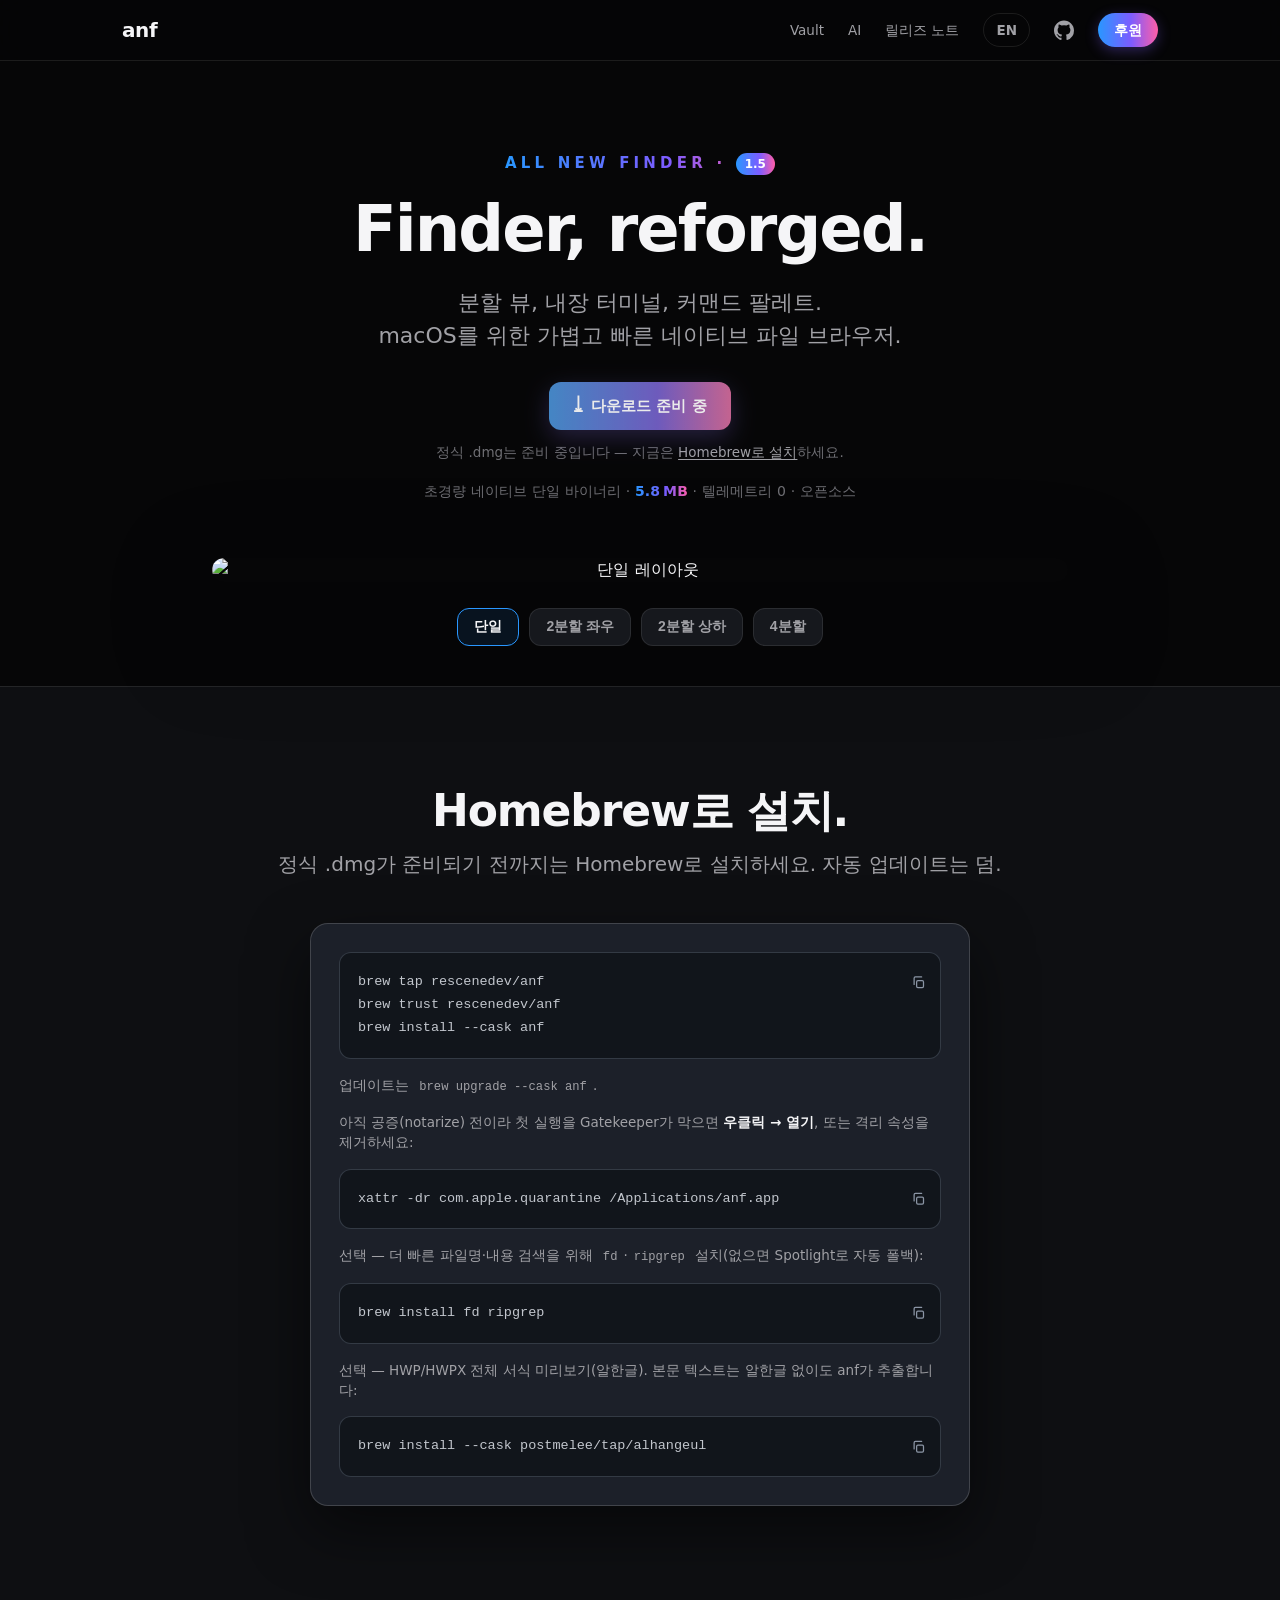
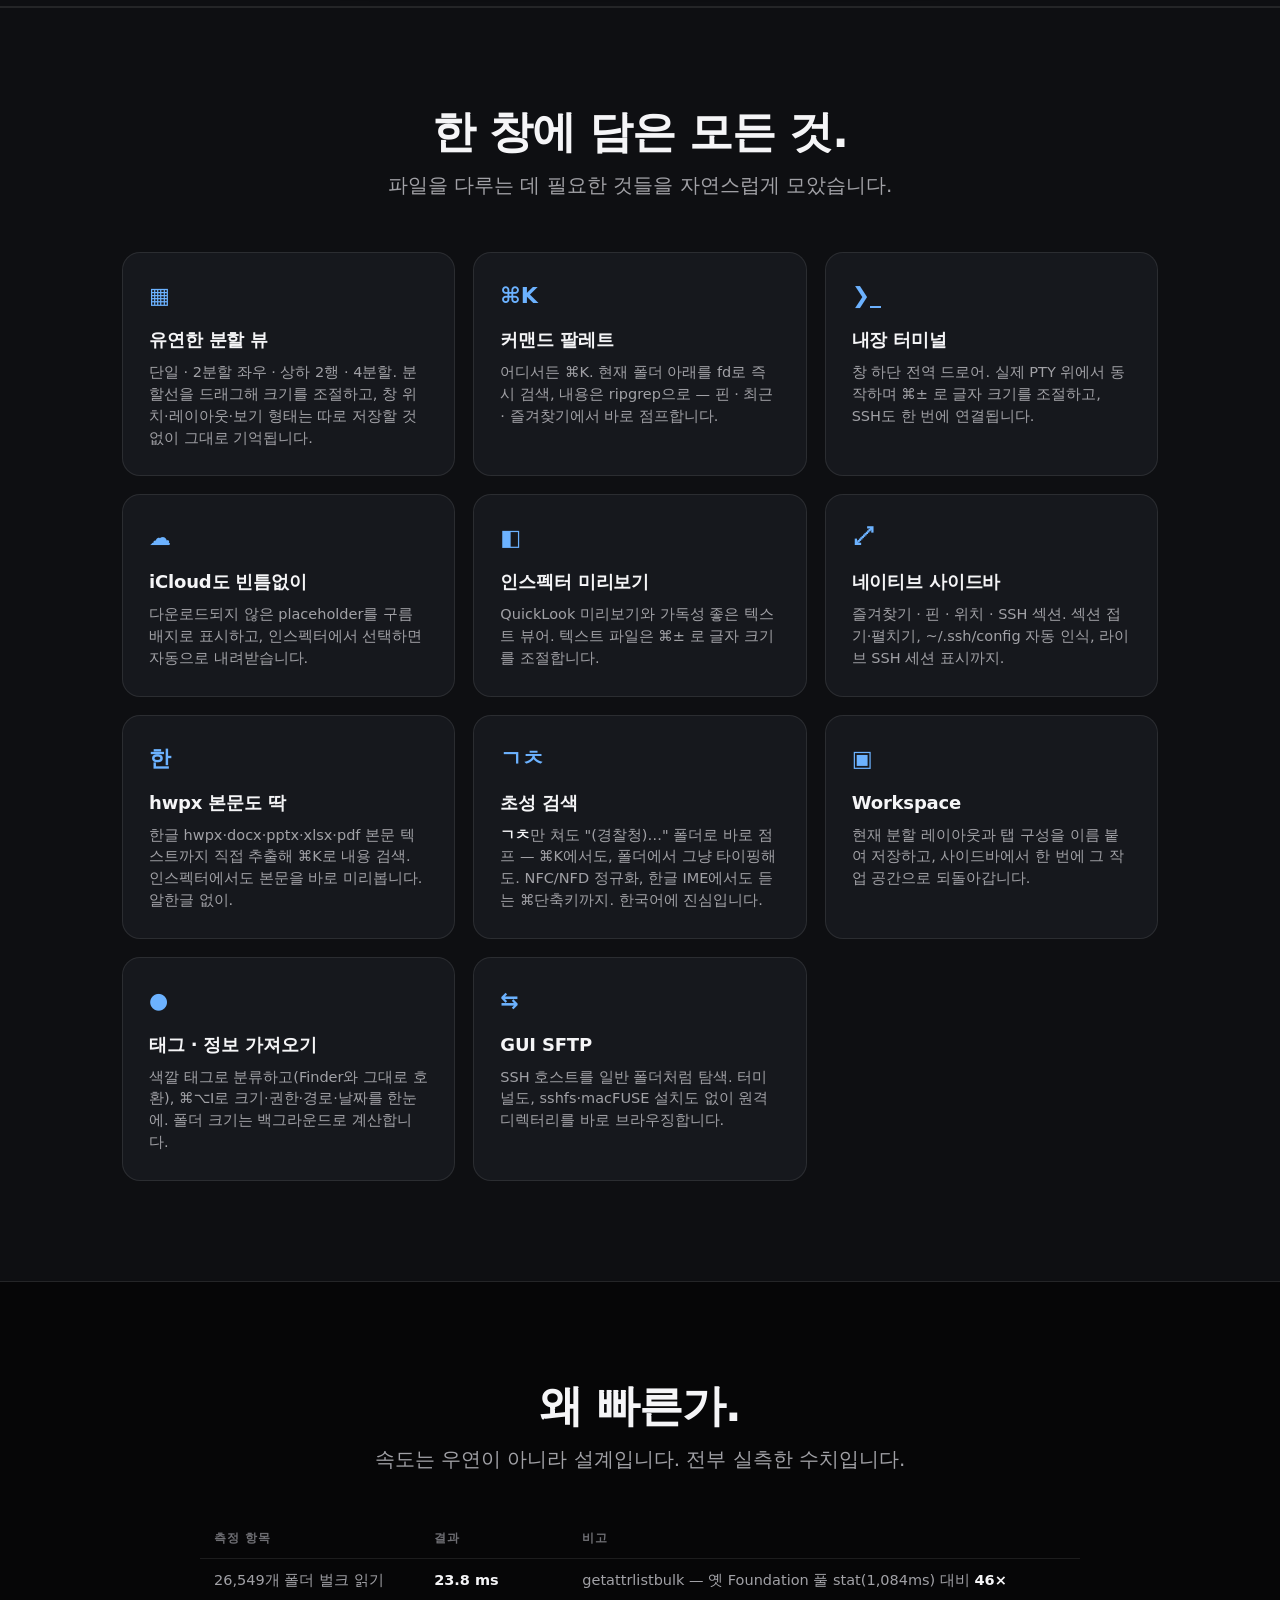
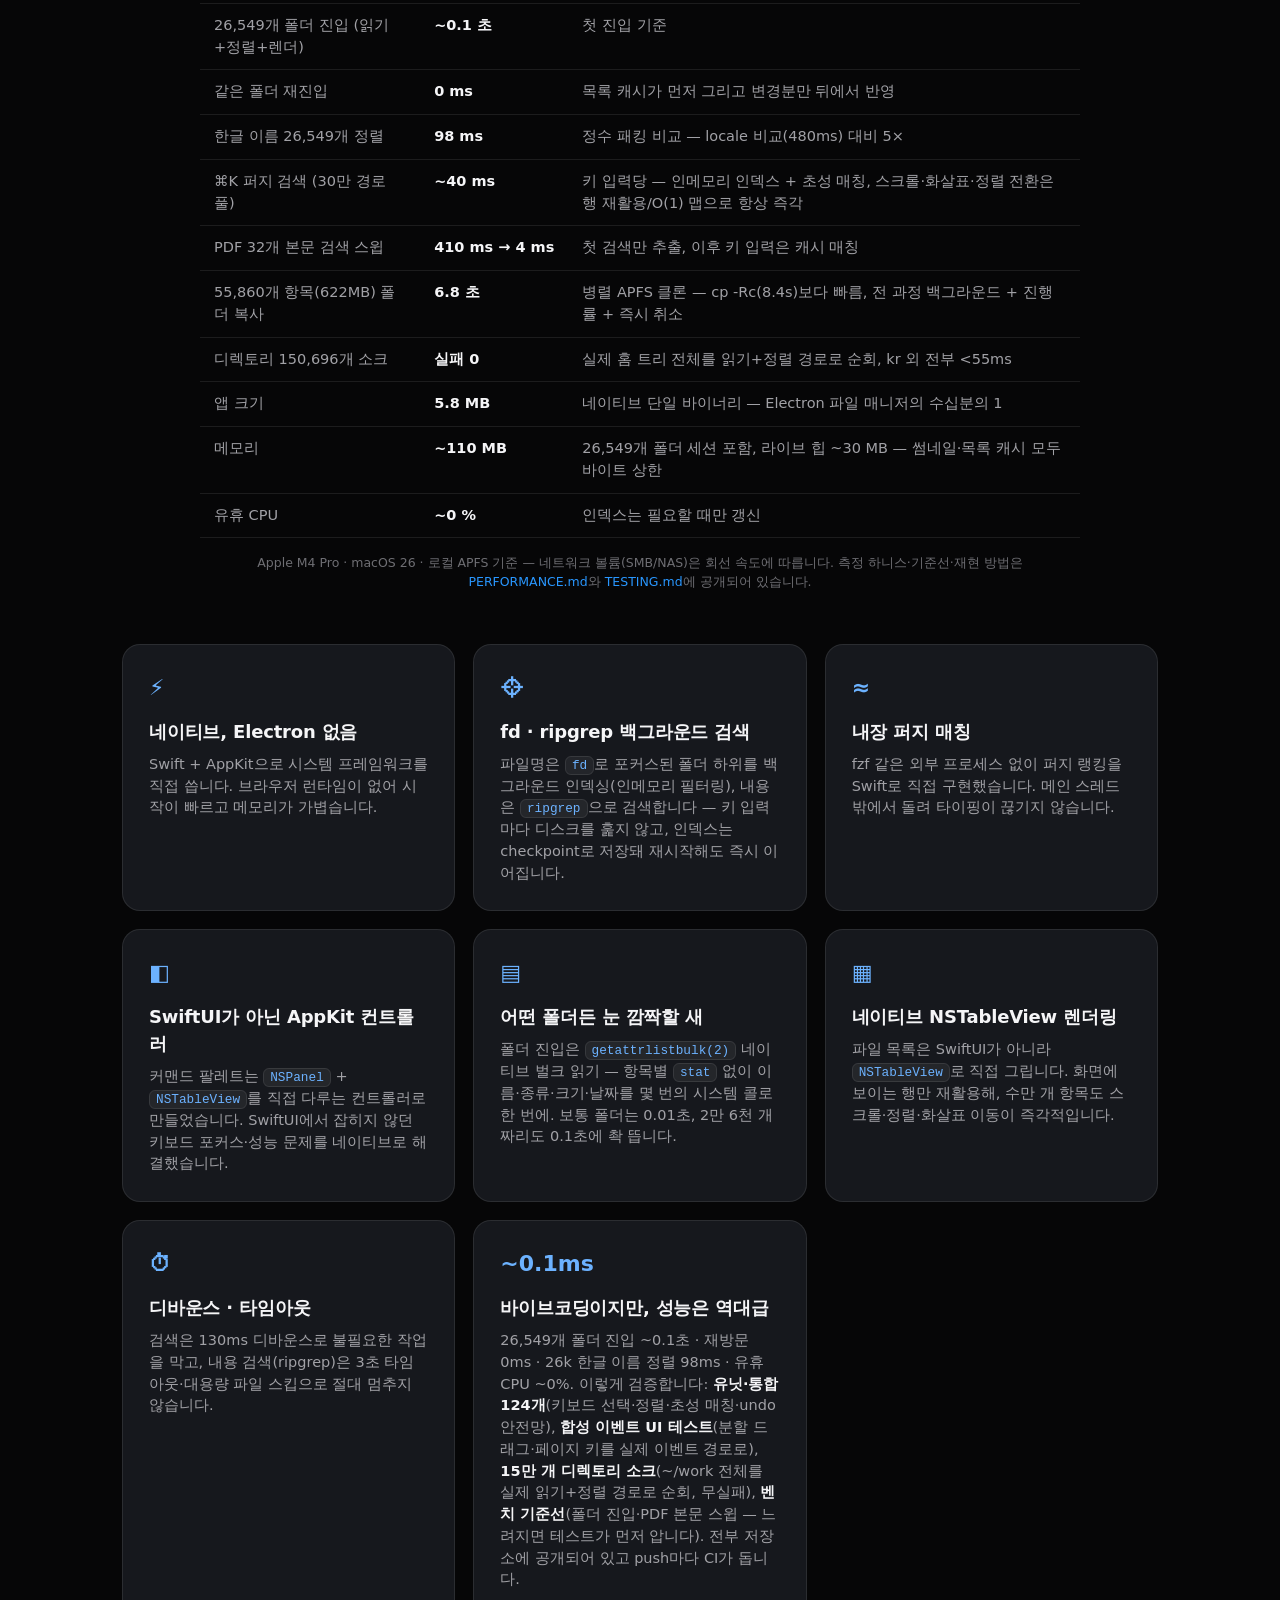
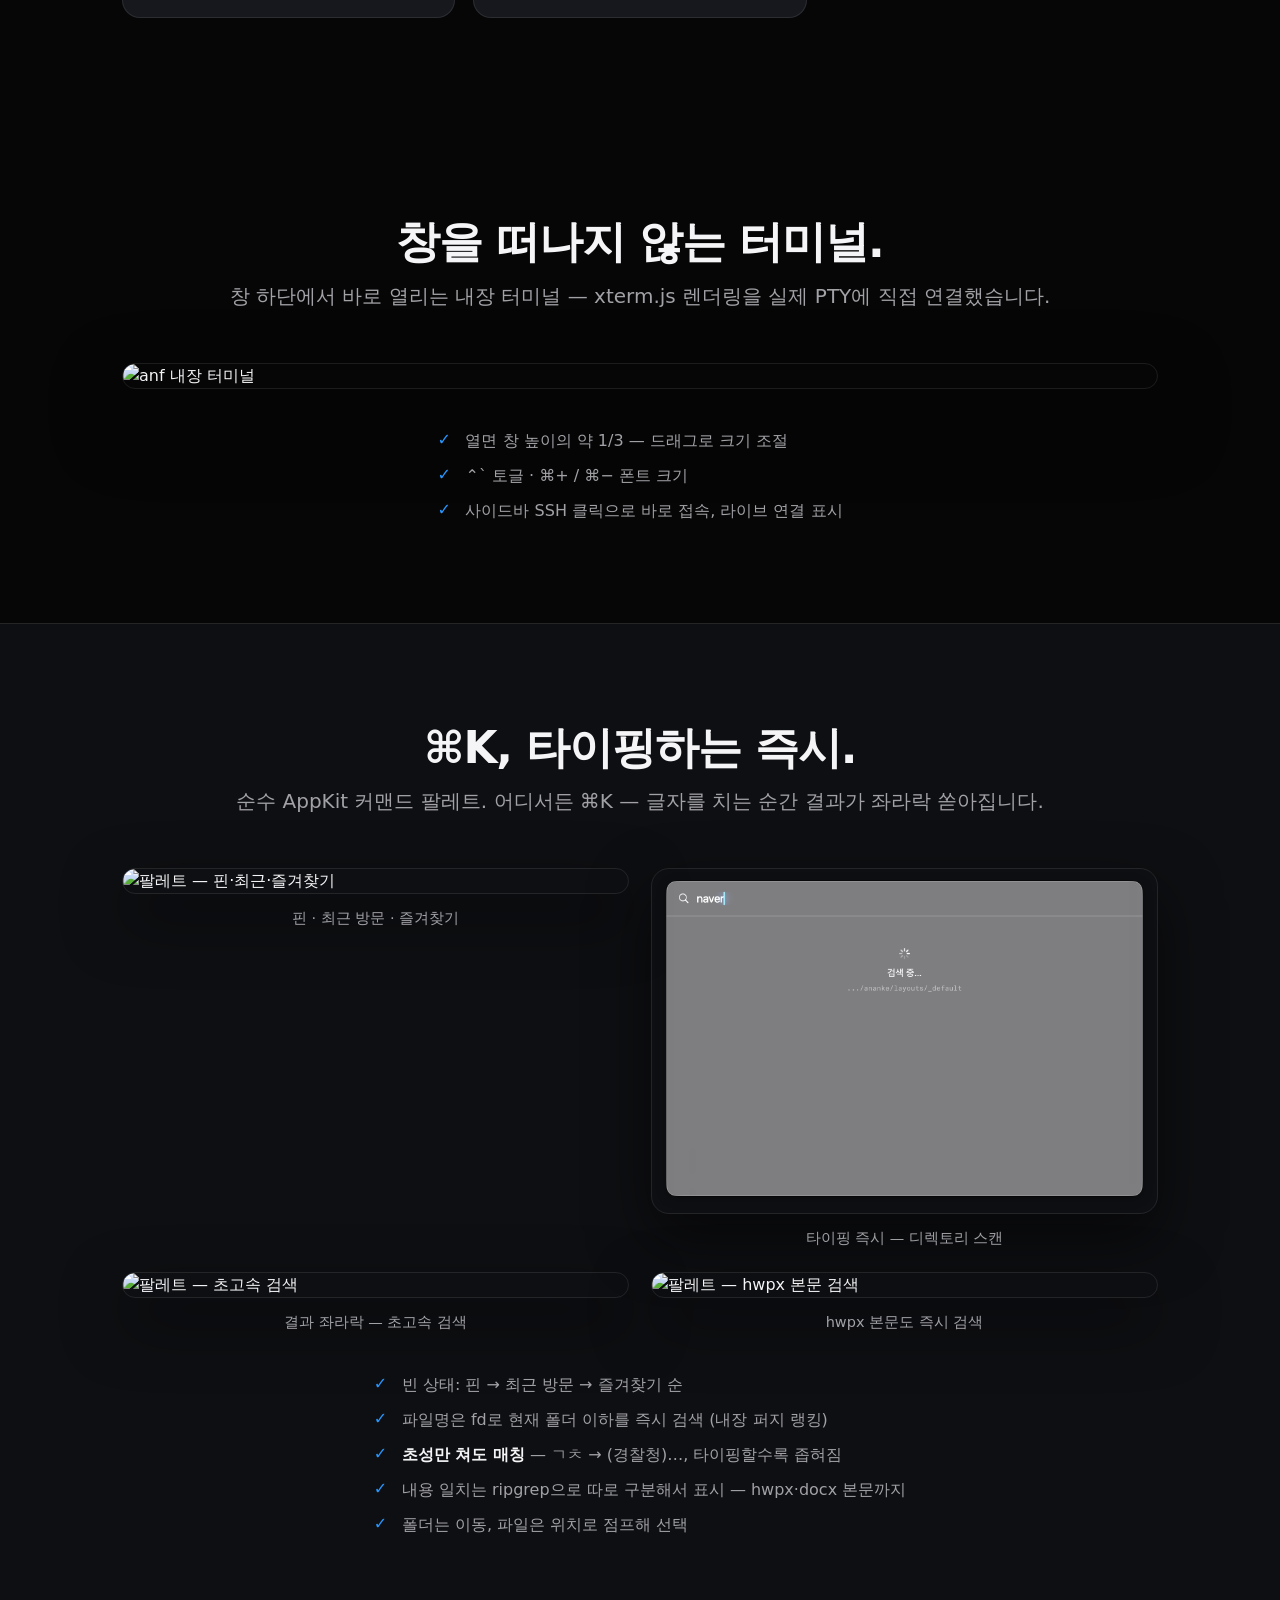
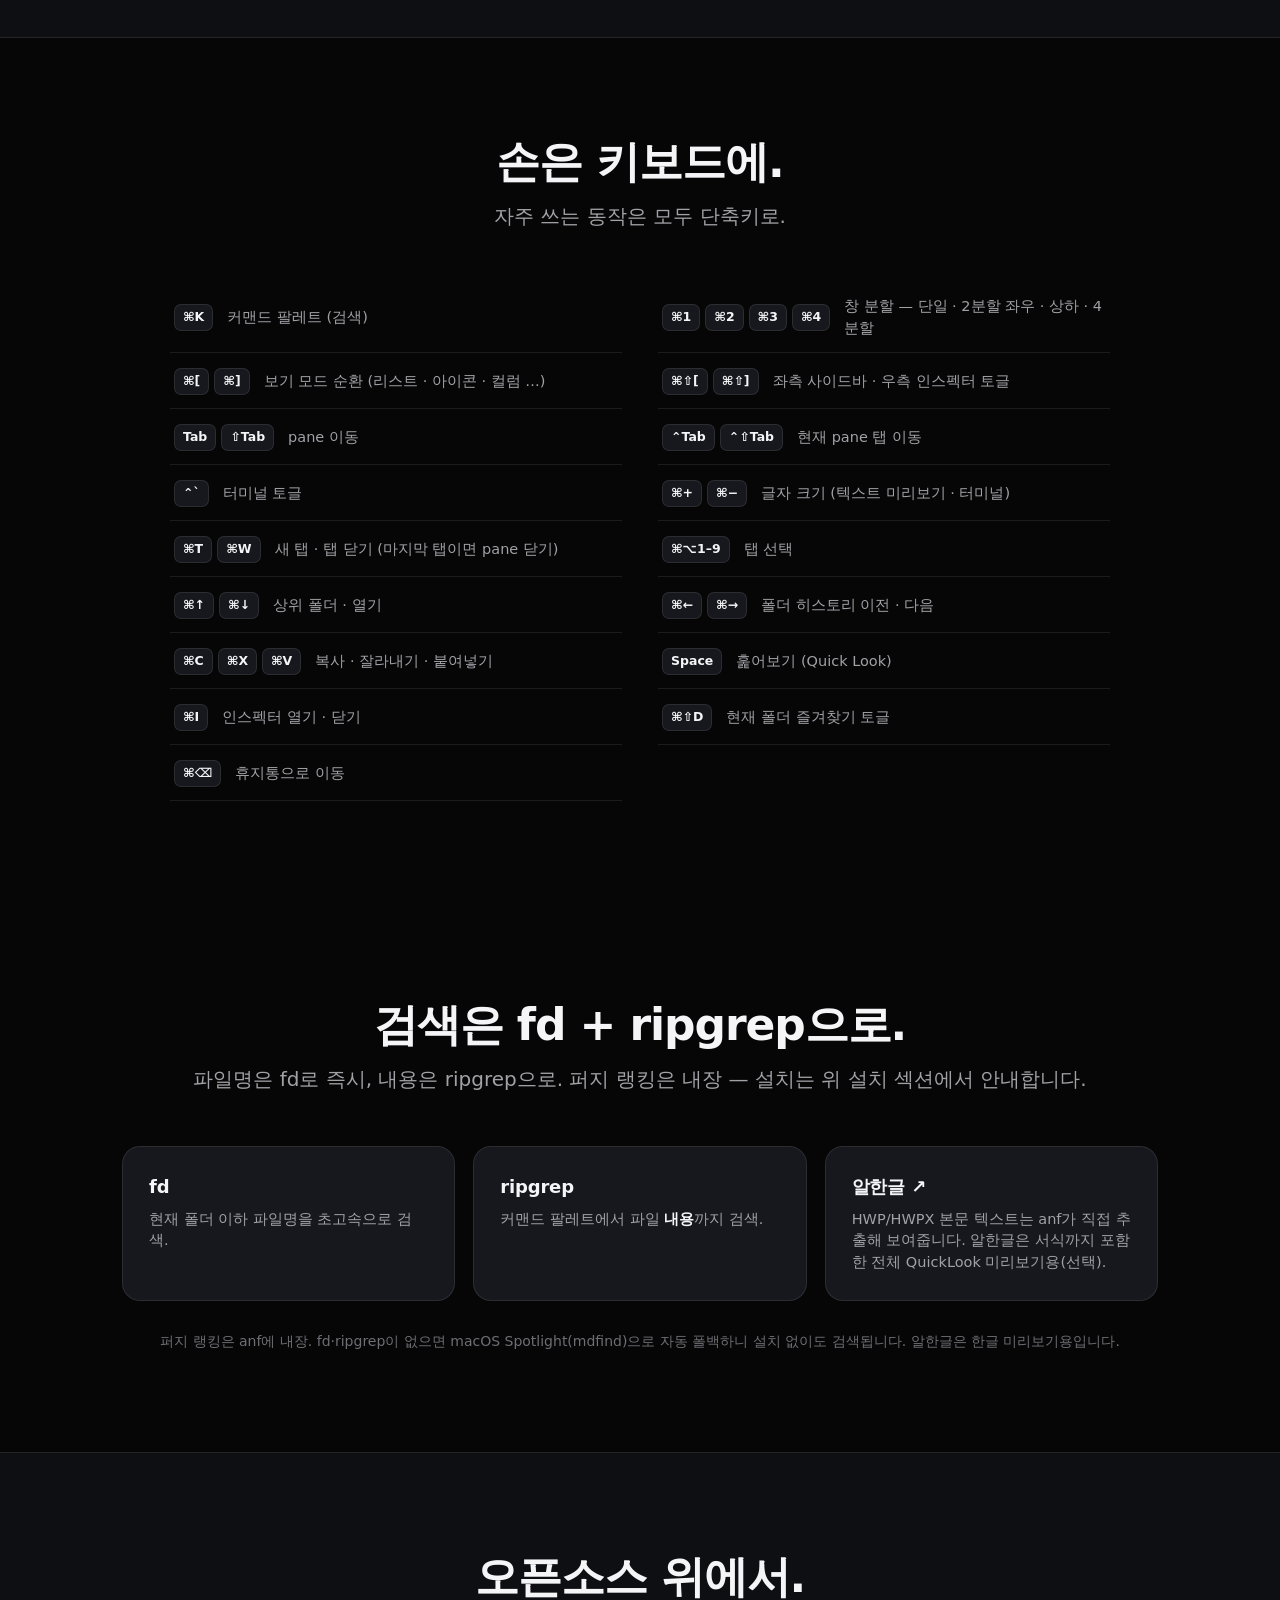
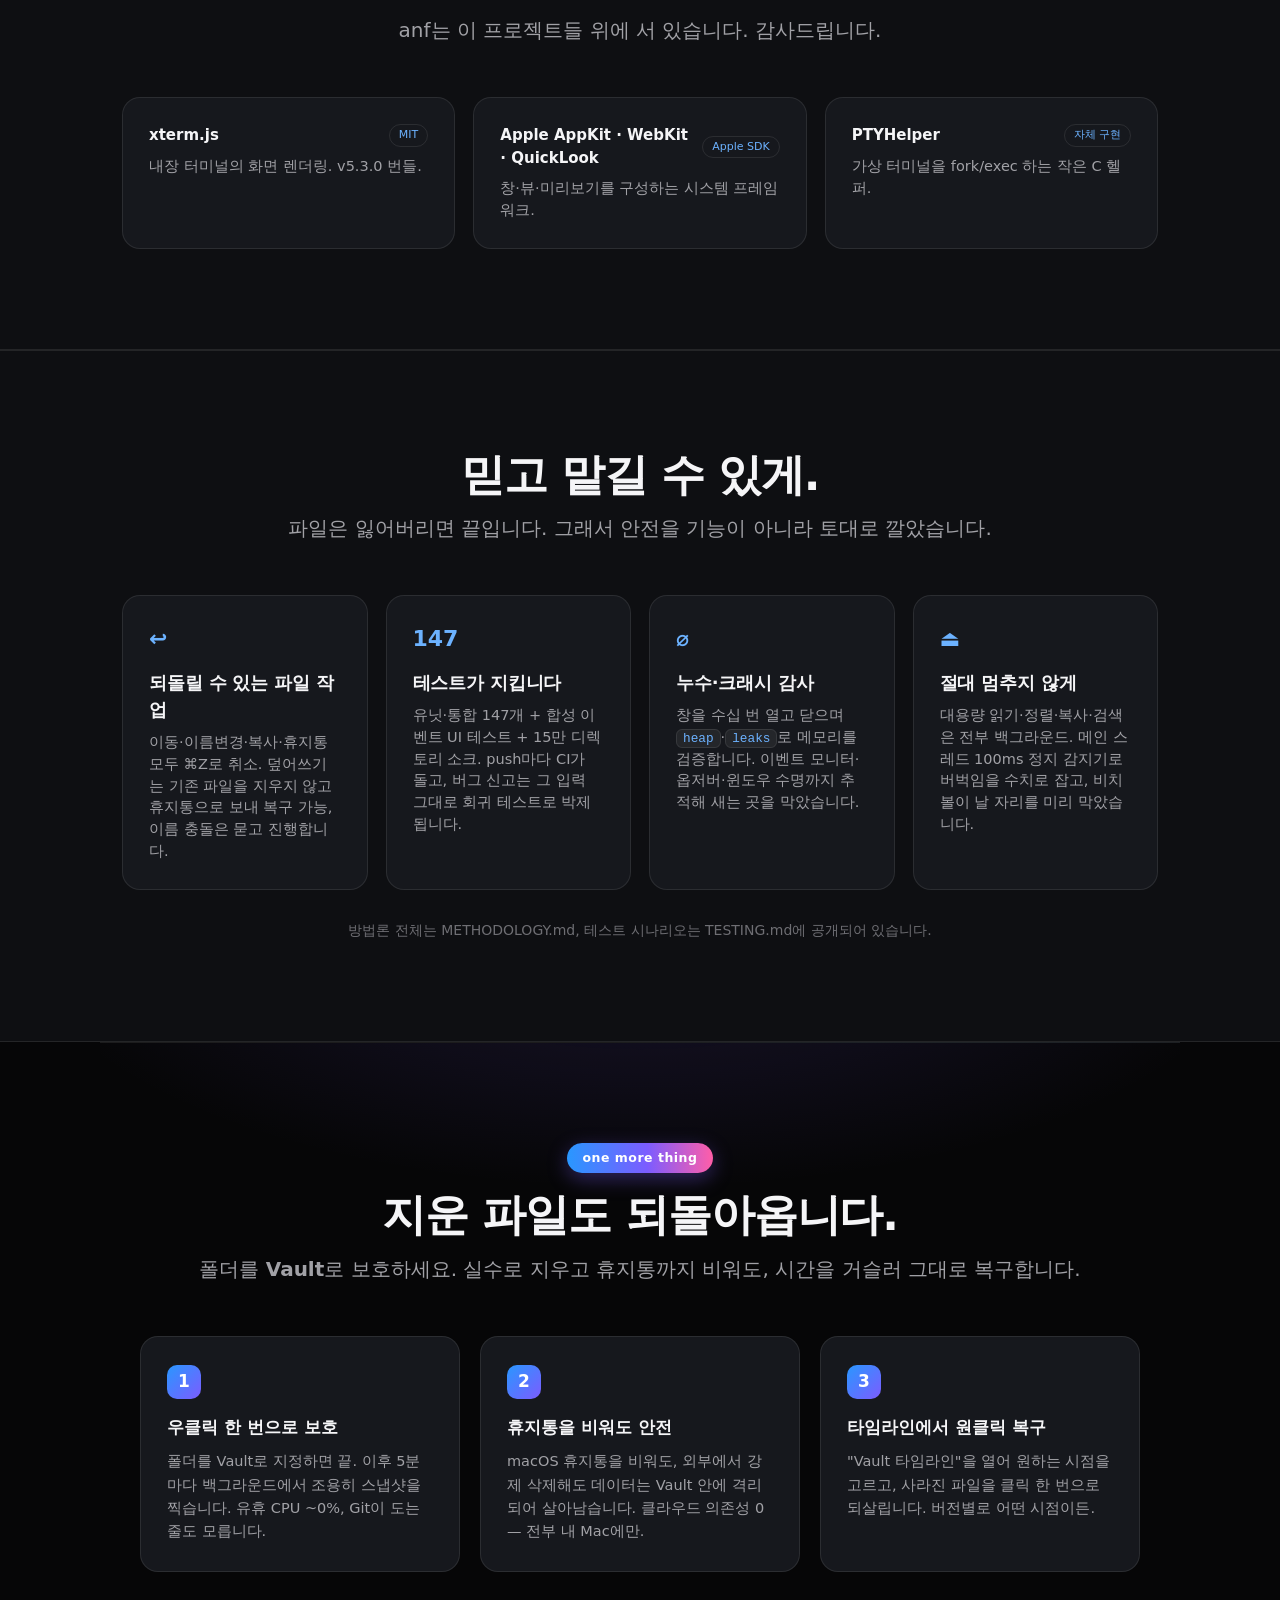
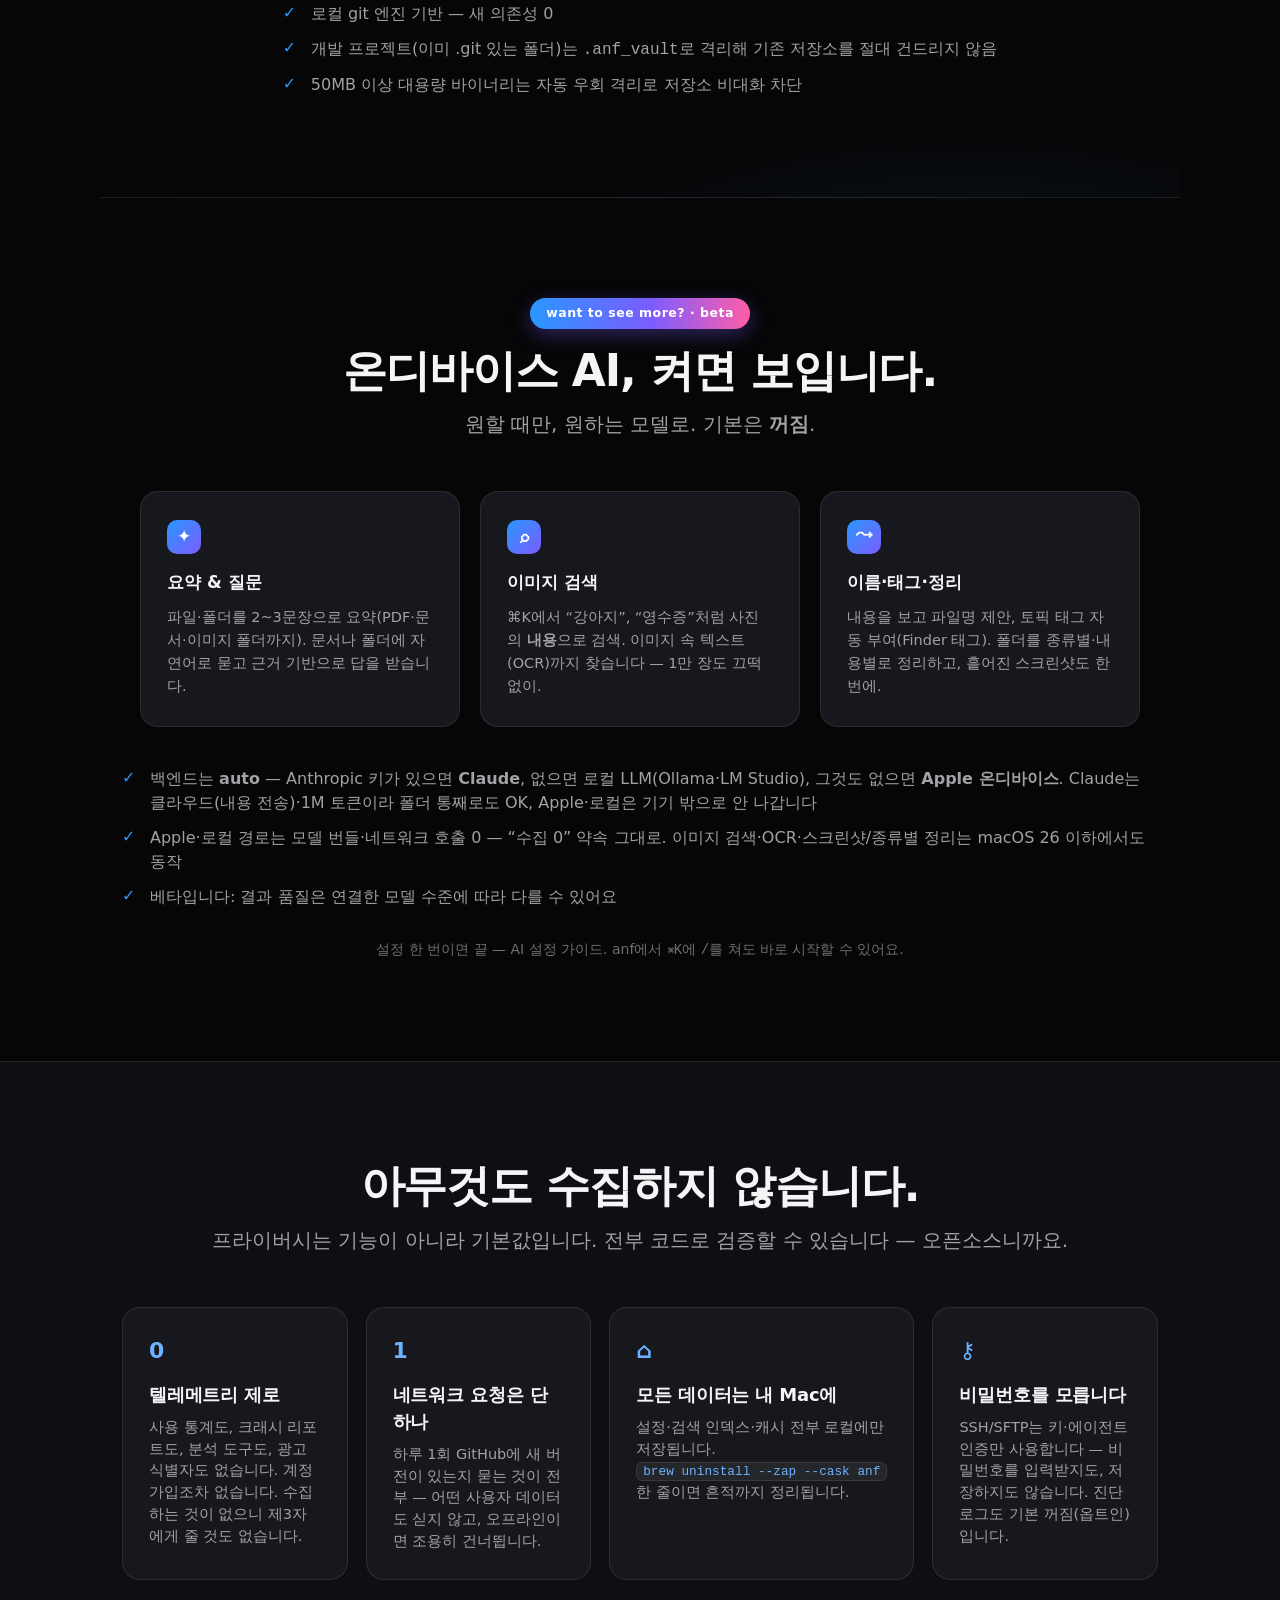
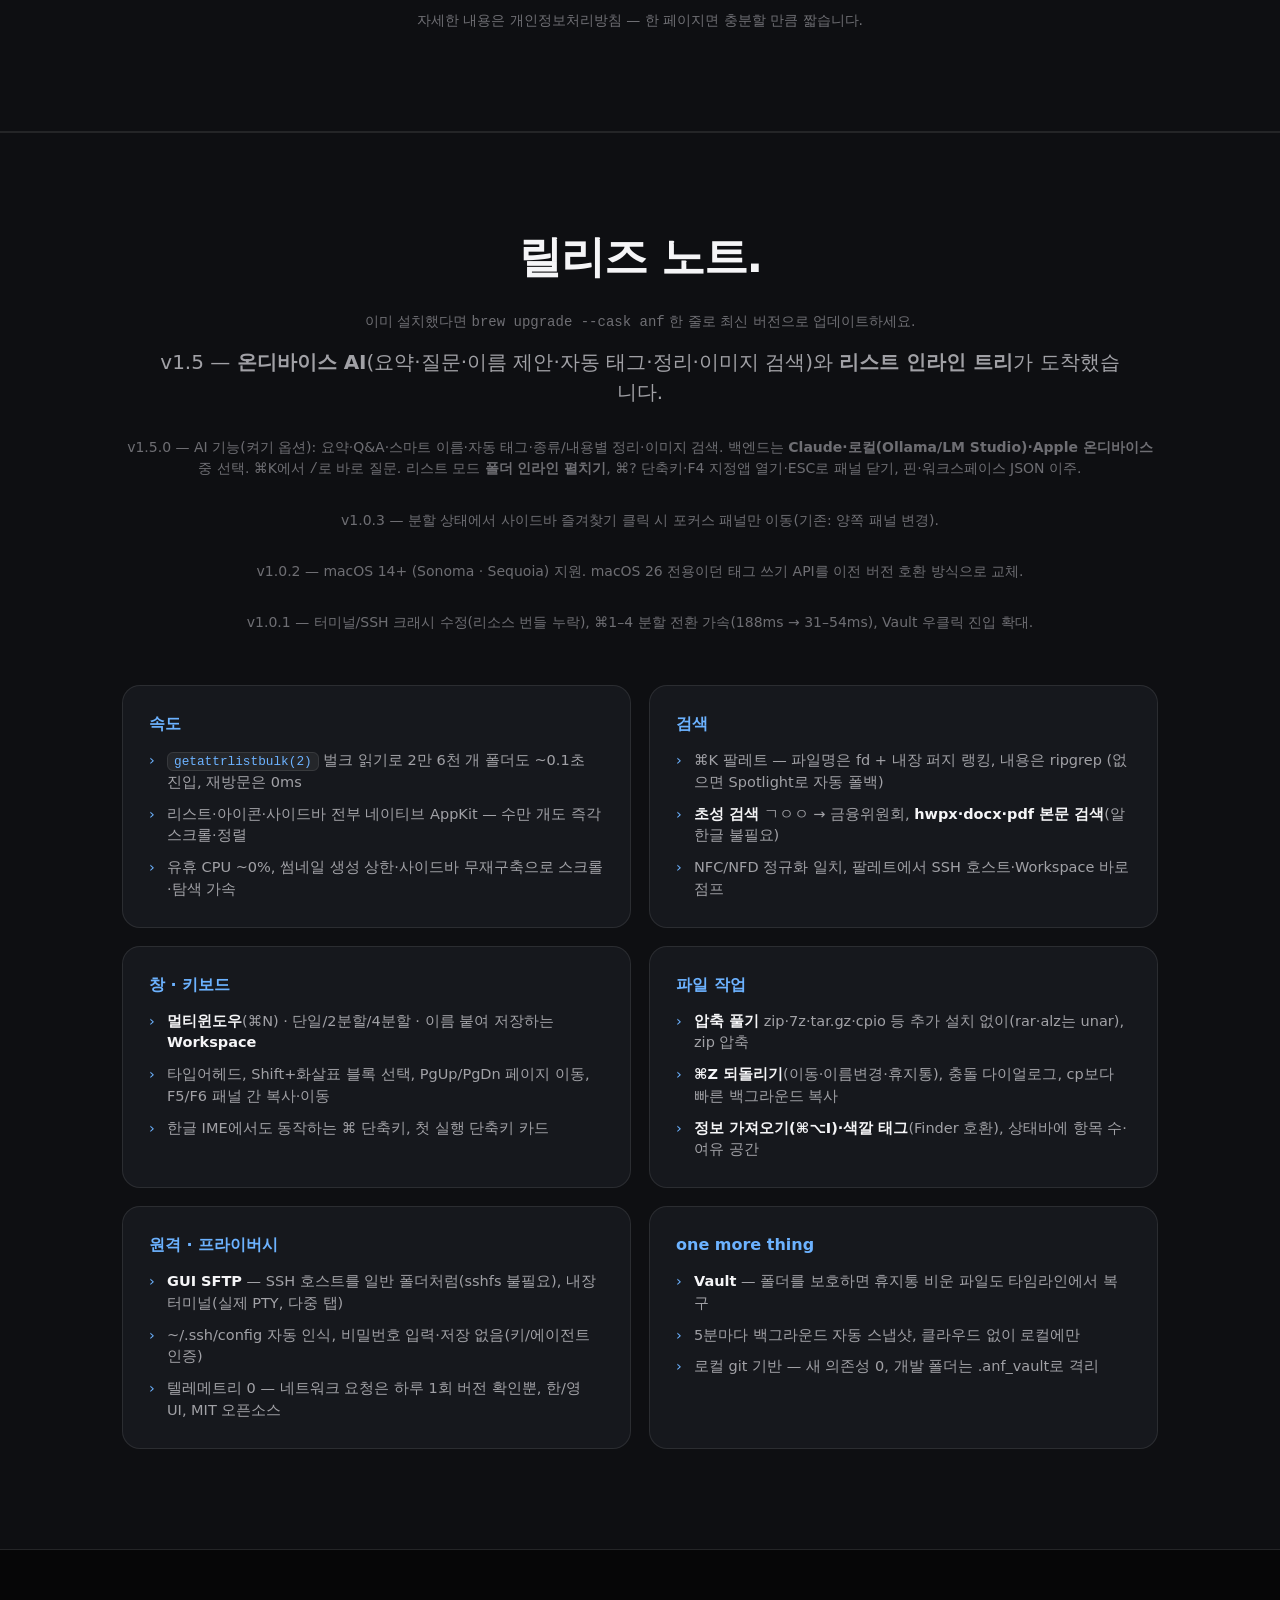
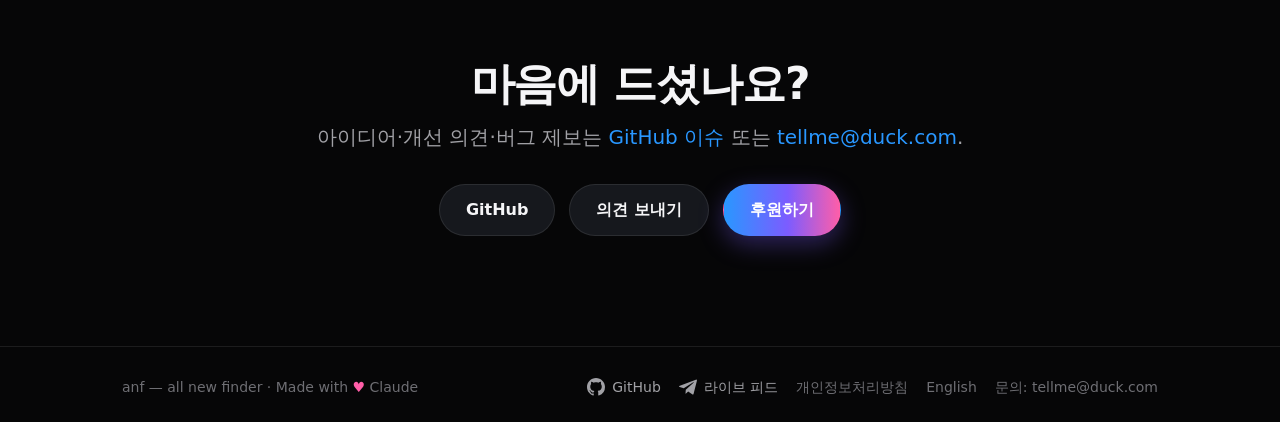
==== docs/index.html @ 7e0874b0 "copy(landing): tighten AI section subtitle (off by default, your engine)" ====
<!DOCTYPE html>
<html lang="ko">
<head>
<meta charset="utf-8">
<meta name="viewport" content="width=device-width, initial-scale=1">
<title>anf — all new finder</title>
<meta name="description" content="macOS를 위한 가볍고 빠른 네이티브 파일 브라우저. 분할 뷰, 내장 터미널, 커맨드 팔레트.">
<meta property="og:type" content="website">
<meta property="og:url" content="https://rescenedev.github.io/anf/">
<meta property="og:title" content="anf — Finder, reforged.">
<meta property="og:description" content="macOS를 위한 가장 빠른 네이티브 파일 브라우저. 26,000개 폴더도 0.1초 · 초성 검색 · 내장 터미널 · 오픈소스.">
<meta property="og:image" content="https://rescenedev.github.io/anf/assets/og-card.png">
<meta property="og:image:width" content="1200">
<meta property="og:image:height" content="630">
<meta property="og:locale" content="ko_KR">
<meta name="twitter:card" content="summary_large_image">
<meta name="twitter:title" content="anf — Finder, reforged.">
<meta name="twitter:description" content="macOS를 위한 가장 빠른 네이티브 파일 브라우저. 26,000개 폴더도 0.1초 · 초성 검색 · 내장 터미널 · 오픈소스.">
<meta name="twitter:image" content="https://rescenedev.github.io/anf/assets/og-card.png">
<meta name="theme-color" content="#060607">
<link rel="alternate" hreflang="ko" href="https://rescenedev.github.io/anf/">
<link rel="alternate" hreflang="en" href="https://rescenedev.github.io/anf/en/">
<link rel="stylesheet" href="styles.css?v=20">
<!-- Cloudflare Web Analytics — cookieless site analytics (NOT app telemetry; the app sends nothing). -->
<script defer src='https://static.cloudflareinsights.com/beacon.min.js' data-cf-beacon='{"token": "1b598242e0c44f28912150f7a983687c"}'></script>
</head>
<body>

<header class="nav">
  <div class="nav-inner">
    <a class="brand" href="#top">anf</a>
    <nav class="nav-links">
      <a href="#vault">Vault</a>
      <a href="#ai">AI</a>
      <a href="#release">릴리즈 노트</a>
      <a class="nav-lang" href="en/">EN</a>
      <a class="nav-gh" href="https://github.com/rescenedev/anf" target="_blank" rel="noopener" aria-label="GitHub"><svg viewBox="0 0 24 24" width="20" height="20" fill="currentColor"><path d="M12 .5C5.37.5 0 5.87 0 12.5c0 5.3 3.44 9.8 8.21 11.39.6.11.82-.26.82-.58 0-.29-.01-1.05-.02-2.06-3.34.73-4.04-1.61-4.04-1.61-.55-1.39-1.34-1.76-1.34-1.76-1.09-.75.08-.73.08-.73 1.2.08 1.84 1.24 1.84 1.24 1.07 1.83 2.81 1.3 3.5.99.11-.78.42-1.3.76-1.6-2.67-.3-5.47-1.34-5.47-5.95 0-1.32.47-2.39 1.24-3.23-.13-.3-.54-1.53.12-3.18 0 0 1.01-.32 3.3 1.23a11.5 11.5 0 0 1 6.01 0c2.29-1.55 3.3-1.23 3.3-1.23.66 1.65.25 2.88.12 3.18.77.84 1.24 1.91 1.24 3.23 0 4.62-2.81 5.64-5.49 5.94.43.37.81 1.1.81 2.22 0 1.61-.01 2.9-.01 3.29 0 .32.21.7.82.58A12.01 12.01 0 0 0 24 12.5C24 5.87 18.63.5 12 .5z"/></svg></a>
      <a class="nav-sponsor" href="https://fairy.hada.io/@lumen" target="_blank" rel="noopener">후원</a>
    </nav>
  </div>
</header>

<main id="top">

  <!-- Hero -->
  <section class="hero">
    <p class="eyebrow">all new finder · <span class="ver-pill">1.5</span></p>
    <h1>Finder, reforged.</h1>
    <p class="lead">분할 뷰, 내장 터미널, 커맨드 팔레트.<br>macOS를 위한 가볍고 빠른 네이티브 파일 브라우저.</p>
    <div class="hero-cta">
      <a class="hero-dl is-soon" href="#install"><span class="dl-ic">⤓</span> 다운로드 준비 중</a>
    </div>
    <p class="hero-hint">정식 .dmg는 준비 중입니다 — 지금은 <a href="#install">Homebrew로 설치</a>하세요.</p>
    <p class="hero-specs">초경량 네이티브 단일 바이너리 · <strong>5.8&thinsp;MB</strong> · 텔레메트리 0 · 오픈소스</p>
    <div class="carousel">
      <div class="car-frames">
        <figure class="car-frame active"><img src="assets/layout-single.png?v=2" alt="단일 레이아웃" loading="eager"></figure>
        <figure class="car-frame"><img src="assets/layout-dual.png?v=2" alt="2분할 좌우" loading="lazy"></figure>
        <figure class="car-frame"><img src="assets/layout-rows.png?v=2" alt="2분할 상하" loading="lazy"></figure>
        <figure class="car-frame"><img src="assets/layout-quad.png?v=2" alt="4분할" loading="lazy"></figure>
      </div>
      <div class="dots">
        <button class="dot active" type="button">단일</button>
        <button class="dot" type="button">2분할 좌우</button>
        <button class="dot" type="button">2분할 상하</button>
        <button class="dot" type="button">4분할</button>
      </div>
    </div>
  </section>

  <!-- Install -->
  <section id="install" class="band">
    <div class="band-inner">
      <h2 class="centered">Homebrew로 설치.</h2>
      <p class="sub centered">정식 .dmg가 준비되기 전까지는 Homebrew로 설치하세요. 자동 업데이트는 덤.</p>
      <div class="install-box">
        <div class="cmd multiline"><code id="cmd-brew">brew tap rescenedev/anf
brew trust rescenedev/anf
brew install --cask anf</code><button class="copy-btn" type="button" data-target="cmd-brew" aria-label="복사"><svg viewBox="0 0 24 24" width="15" height="15" fill="none" stroke="currentColor" stroke-width="2" stroke-linecap="round" stroke-linejoin="round"><rect x="9" y="9" width="11" height="11" rx="2"/><path d="M5 15V5a2 2 0 0 1 2-2h10"/></svg></button></div>
        <p class="note">업데이트는 <code>brew upgrade --cask anf</code>.</p>
        <p class="note">아직 공증(notarize) 전이라 첫 실행을 Gatekeeper가 막으면 <strong>우클릭 → 열기</strong>, 또는 격리 속성을 제거하세요:</p>
        <div class="cmd"><code>xattr -dr com.apple.quarantine /Applications/anf.app</code><button class="copy-btn" type="button" aria-label="복사"><svg viewBox="0 0 24 24" width="15" height="15" fill="none" stroke="currentColor" stroke-width="2" stroke-linecap="round" stroke-linejoin="round"><rect x="9" y="9" width="11" height="11" rx="2"/><path d="M5 15V5a2 2 0 0 1 2-2h10"/></svg></button></div>
        <p class="note">선택 — 더 빠른 파일명·내용 검색을 위해 <code>fd</code>·<code>ripgrep</code> 설치(없으면 Spotlight로 자동 폴백):</p>
        <div class="cmd"><code>brew install fd ripgrep</code><button class="copy-btn" type="button" aria-label="복사"><svg viewBox="0 0 24 24" width="15" height="15" fill="none" stroke="currentColor" stroke-width="2" stroke-linecap="round" stroke-linejoin="round"><rect x="9" y="9" width="11" height="11" rx="2"/><path d="M5 15V5a2 2 0 0 1 2-2h10"/></svg></button></div>
        <p class="note">선택 — HWP/HWPX 전체 서식 미리보기(알한글). 본문 텍스트는 알한글 없이도 anf가 추출합니다:</p>
        <div class="cmd"><code>brew install --cask postmelee/tap/alhangeul</code><button class="copy-btn" type="button" aria-label="복사"><svg viewBox="0 0 24 24" width="15" height="15" fill="none" stroke="currentColor" stroke-width="2" stroke-linecap="round" stroke-linejoin="round"><rect x="9" y="9" width="11" height="11" rx="2"/><path d="M5 15V5a2 2 0 0 1 2-2h10"/></svg></button></div>
      </div>
    </div>
  </section>

  <!-- Features -->
  <section id="features" class="band">
    <div class="band-inner">
      <h2 class="centered">한 창에 담은 모든 것.</h2>
      <p class="sub centered">파일을 다루는 데 필요한 것들을 자연스럽게 모았습니다.</p>
      <div class="grid">
        <div class="tile">
          <div class="ic">▦</div>
          <h3>유연한 분할 뷰</h3>
          <p>단일 · 2분할 좌우 · 상하 2행 · 4분할. 분할선을 드래그해 크기를 조절하고, 창 위치·레이아웃·보기 형태는 따로 저장할 것 없이 그대로 기억됩니다.</p>
        </div>
        <div class="tile">
          <div class="ic">⌘K</div>
          <h3>커맨드 팔레트</h3>
          <p>어디서든 ⌘K. 현재 폴더 아래를 fd로 즉시 검색, 내용은 ripgrep으로 — 핀 · 최근 · 즐겨찾기에서 바로 점프합니다.</p>
        </div>
        <div class="tile">
          <div class="ic">❯_</div>
          <h3>내장 터미널</h3>
          <p>창 하단 전역 드로어. 실제 PTY 위에서 동작하며 ⌘± 로 글자 크기를 조절하고, SSH도 한 번에 연결됩니다.</p>
        </div>
        <div class="tile">
          <div class="ic">☁</div>
          <h3>iCloud도 빈틈없이</h3>
          <p>다운로드되지 않은 placeholder를 구름 배지로 표시하고, 인스펙터에서 선택하면 자동으로 내려받습니다.</p>
        </div>
        <div class="tile">
          <div class="ic">◧</div>
          <h3>인스펙터 미리보기</h3>
          <p>QuickLook 미리보기와 가독성 좋은 텍스트 뷰어. 텍스트 파일은 ⌘± 로 글자 크기를 조절합니다.</p>
        </div>
        <div class="tile">
          <div class="ic">⤢</div>
          <h3>네이티브 사이드바</h3>
          <p>즐겨찾기 · 핀 · 위치 · SSH 섹션. 섹션 접기·펼치기, ~/.ssh/config 자동 인식, 라이브 SSH 세션 표시까지.</p>
        </div>
        <div class="tile">
          <div class="ic">한</div>
          <h3>hwpx 본문도 딱</h3>
          <p>한글 hwpx·docx·pptx·xlsx·pdf 본문 텍스트까지 직접 추출해 ⌘K로 내용 검색. 인스펙터에서도 본문을 바로 미리봅니다. 알한글 없이.</p>
        </div>
        <div class="tile">
          <div class="ic">ㄱㅊ</div>
          <h3>초성 검색</h3>
          <p><strong>ㄱㅊ</strong>만 쳐도 "(경찰청)…" 폴더로 바로 점프 — ⌘K에서도, 폴더에서 그냥 타이핑해도. NFC/NFD 정규화, 한글 IME에서도 듣는 ⌘단축키까지. 한국어에 진심입니다.</p>
        </div>
        <div class="tile">
          <div class="ic">▣</div>
          <h3>Workspace</h3>
          <p>현재 분할 레이아웃과 탭 구성을 이름 붙여 저장하고, 사이드바에서 한 번에 그 작업 공간으로 되돌아갑니다.</p>
        </div>
        <div class="tile">
          <div class="ic">●</div>
          <h3>태그 · 정보 가져오기</h3>
          <p>색깔 태그로 분류하고(Finder와 그대로 호환), ⌘⌥I로 크기·권한·경로·날짜를 한눈에. 폴더 크기는 백그라운드로 계산합니다.</p>
        </div>
        <div class="tile">
          <div class="ic">⇆</div>
          <h3>GUI SFTP</h3>
          <p>SSH 호스트를 일반 폴더처럼 탐색. 터미널도, sshfs·macFUSE 설치도 없이 원격 디렉터리를 바로 브라우징합니다.</p>
        </div>
      </div>
    </div>
  </section>

  <!-- Why fast -->
  <section id="performance" class="showcase">
    <h2 class="centered">왜 빠른가.</h2>
    <p class="sub centered">속도는 우연이 아니라 설계입니다. 전부 실측한 수치입니다.</p>
    <div class="perf-wrap"><table class="perf-table">
      <thead><tr><th>측정 항목</th><th>결과</th><th>비고</th></tr></thead>
      <tbody>
        <tr><td>26,549개 폴더 벌크 읽기</td><td class="num">23.8 ms</td><td>getattrlistbulk — 옛 Foundation 풀 stat(1,084ms) 대비 <strong>46×</strong></td></tr>
        <tr><td>26,549개 폴더 진입 (읽기+정렬+렌더)</td><td class="num">~0.1 초</td><td>첫 진입 기준</td></tr>
        <tr><td>같은 폴더 재진입</td><td class="num">0 ms</td><td>목록 캐시가 먼저 그리고 변경분만 뒤에서 반영</td></tr>
        <tr><td>한글 이름 26,549개 정렬</td><td class="num">98 ms</td><td>정수 패킹 비교 — locale 비교(480ms) 대비 5×</td></tr>
        <tr><td>⌘K 퍼지 검색 (30만 경로 풀)</td><td class="num">~40 ms</td><td>키 입력당 — 인메모리 인덱스 + 초성 매칭, 스크롤·화살표·정렬 전환은 행 재활용/O(1) 맵으로 항상 즉각</td></tr>
        <tr><td>PDF 32개 본문 검색 스윕</td><td class="num">410 ms → 4 ms</td><td>첫 검색만 추출, 이후 키 입력은 캐시 매칭</td></tr>
        <tr><td>55,860개 항목(622MB) 폴더 복사</td><td class="num">6.8 초</td><td>병렬 APFS 클론 — cp -Rc(8.4s)보다 빠름, 전 과정 백그라운드 + 진행률 + 즉시 취소</td></tr>
        <tr><td>디렉토리 150,696개 소크</td><td class="num">실패 0</td><td>실제 홈 트리 전체를 읽기+정렬 경로로 순회, kr 외 전부 &lt;55ms</td></tr>
        <tr><td>앱 크기</td><td class="num">5.8 MB</td><td>네이티브 단일 바이너리 — Electron 파일 매니저의 수십분의 1</td></tr>
        <tr><td>메모리</td><td class="num">~110 MB</td><td>26,549개 폴더 세션 포함, 라이브 힙 ~30 MB — 썸네일·목록 캐시 모두 바이트 상한</td></tr>
        <tr><td>유휴 CPU</td><td class="num">~0 %</td><td>인덱스는 필요할 때만 갱신</td></tr>
      </tbody>
    </table></div>
    <p class="perf-caption">Apple M4 Pro · macOS 26 · 로컬 APFS 기준 — 네트워크 볼륨(SMB/NAS)은 회선 속도에 따릅니다. 측정 하니스·기준선·재현 방법은
      <a href="https://github.com/rescenedev/anf/blob/main/PERFORMANCE.md" target="_blank" rel="noopener">PERFORMANCE.md</a>와
      <a href="https://github.com/rescenedev/anf/blob/main/TESTING.md" target="_blank" rel="noopener">TESTING.md</a>에 공개되어 있습니다.</p>
    <div class="grid">
      <div class="tile">
        <div class="ic">⚡</div>
        <h3>네이티브, Electron 없음</h3>
        <p>Swift + AppKit으로 시스템 프레임워크를 직접 씁니다. 브라우저 런타임이 없어 시작이 빠르고 메모리가 가볍습니다.</p>
      </div>
      <div class="tile">
        <div class="ic">⌖</div>
        <h3>fd · ripgrep 백그라운드 검색</h3>
        <p>파일명은 <code>fd</code>로 포커스된 폴더 하위를 백그라운드 인덱싱(인메모리 필터링), 내용은 <code>ripgrep</code>으로 검색합니다 — 키 입력마다 디스크를 훑지 않고, 인덱스는 checkpoint로 저장돼 재시작해도 즉시 이어집니다.</p>
      </div>
      <div class="tile">
        <div class="ic">≈</div>
        <h3>내장 퍼지 매칭</h3>
        <p>fzf 같은 외부 프로세스 없이 퍼지 랭킹을 Swift로 직접 구현했습니다. 메인 스레드 밖에서 돌려 타이핑이 끊기지 않습니다.</p>
      </div>
      <div class="tile">
        <div class="ic">◧</div>
        <h3>SwiftUI가 아닌 AppKit 컨트롤러</h3>
        <p>커맨드 팔레트는 <code>NSPanel</code> + <code>NSTableView</code>를 직접 다루는 컨트롤러로 만들었습니다. SwiftUI에서 잡히지 않던 키보드 포커스·성능 문제를 네이티브로 해결했습니다.</p>
      </div>
      <div class="tile">
        <div class="ic">▤</div>
        <h3>어떤 폴더든 눈 깜짝할 새</h3>
        <p>폴더 진입은 <code>getattrlistbulk(2)</code> 네이티브 벌크 읽기 — 항목별 <code>stat</code> 없이 이름·종류·크기·날짜를 몇 번의 시스템 콜로 한 번에. 보통 폴더는 0.01초, 2만 6천 개짜리도 0.1초에 촥 뜹니다.</p>
      </div>
      <div class="tile">
        <div class="ic">▦</div>
        <h3>네이티브 NSTableView 렌더링</h3>
        <p>파일 목록은 SwiftUI가 아니라 <code>NSTableView</code>로 직접 그립니다. 화면에 보이는 행만 재활용해, 수만 개 항목도 스크롤·정렬·화살표 이동이 즉각적입니다.</p>
      </div>
      <div class="tile">
        <div class="ic">⏱</div>
        <h3>디바운스 · 타임아웃</h3>
        <p>검색은 130ms 디바운스로 불필요한 작업을 막고, 내용 검색(ripgrep)은 3초 타임아웃·대용량 파일 스킵으로 절대 멈추지 않습니다.</p>
      </div>
      <div class="tile">
        <div class="ic">~0.1ms</div>
        <h3>바이브코딩이지만, 성능은 역대급</h3>
        <p>26,549개 폴더 진입 ~0.1초 · 재방문 0ms · 26k 한글 이름 정렬 98ms · 유휴 CPU ~0%.
        이렇게 검증합니다: <strong>유닛·통합 124개</strong>(키보드 선택·정렬·초성 매칭·undo 안전망),
        <strong>합성 이벤트 UI 테스트</strong>(분할 드래그·페이지 키를 실제 이벤트 경로로),
        <strong>15만 개 디렉토리 소크</strong>(~/work 전체를 실제 읽기+정렬 경로로 순회, 무실패),
        <strong>벤치 기준선</strong>(폴더 진입·PDF 본문 스윕 — 느려지면 테스트가 먼저 압니다).
        전부 <a href="https://github.com/rescenedev/anf/blob/main/TESTING.md" target="_blank" rel="noopener">저장소에 공개</a>되어 있고 push마다 CI가 돕니다.</p>
      </div>
    </div>
  </section>

  <!-- Terminal -->
  <section id="terminal" class="showcase">
    <h2 class="centered">창을 떠나지 않는 터미널.</h2>
    <p class="sub centered">창 하단에서 바로 열리는 내장 터미널 — xterm.js 렌더링을 실제 PTY에 직접 연결했습니다.</p>
    <div class="shot wide"><img src="assets/terminal.png" alt="anf 내장 터미널" loading="lazy"></div>
    <ul class="ticks centered-list">
      <li>열면 창 높이의 약 1/3 — 드래그로 크기 조절</li>
      <li>⌃` 토글 · ⌘+ / ⌘− 폰트 크기</li>
      <li>사이드바 SSH 클릭으로 바로 접속, 라이브 연결 표시</li>
    </ul>
  </section>

  <!-- Palette -->
  <section id="palette" class="band">
    <div class="band-inner">
      <h2 class="centered">⌘K, 타이핑하는 즉시.</h2>
      <p class="sub centered">순수 AppKit 커맨드 팔레트. 어디서든 ⌘K — 글자를 치는 순간 결과가 좌라락 쏟아집니다.</p>
      <div class="duo quad">
        <figure class="duo-item">
          <img src="assets/palette.png" alt="팔레트 — 핀·최근·즐겨찾기" loading="lazy">
          <figcaption>핀 · 최근 방문 · 즐겨찾기</figcaption>
        </figure>
        <figure class="duo-item">
          <img src="assets/palette-scan.png" alt="팔레트 — 디렉토리 스캔" loading="lazy">
          <figcaption>타이핑 즉시 — 디렉토리 스캔</figcaption>
        </figure>
        <figure class="duo-item">
          <img src="assets/palette-search.png" alt="팔레트 — 초고속 검색" loading="lazy">
          <figcaption>결과 좌라락 — 초고속 검색</figcaption>
        </figure>
        <figure class="duo-item">
          <img src="assets/palette-hwpx.png" alt="팔레트 — hwpx 본문 검색" loading="lazy">
          <figcaption>hwpx 본문도 즉시 검색</figcaption>
        </figure>
      </div>
      <ul class="ticks centered-list">
        <li>빈 상태: 핀 → 최근 방문 → 즐겨찾기 순</li>
        <li>파일명은 fd로 현재 폴더 이하를 즉시 검색 (내장 퍼지 랭킹)</li>
        <li><strong>초성만 쳐도 매칭</strong> — ㄱㅊ → (경찰청)…, 타이핑할수록 좁혀짐</li>
        <li>내용 일치는 ripgrep으로 따로 구분해서 표시 — hwpx·docx 본문까지</li>
        <li>폴더는 이동, 파일은 위치로 점프해 선택</li>
      </ul>
    </div>
  </section>

  <!-- Shortcuts -->
  <section id="shortcuts" class="showcase">
    <h2 class="centered">손은 키보드에.</h2>
    <p class="sub centered">자주 쓰는 동작은 모두 단축키로.</p>
    <div class="keys">
      <div class="key-row"><span class="ks"><kbd>⌘K</kbd></span><span class="kd">커맨드 팔레트 (검색)</span></div>
      <div class="key-row"><span class="ks"><kbd>⌘1</kbd><kbd>⌘2</kbd><kbd>⌘3</kbd><kbd>⌘4</kbd></span><span class="kd">창 분할 — 단일 · 2분할 좌우 · 상하 · 4분할</span></div>
      <div class="key-row"><span class="ks"><kbd>⌘[</kbd><kbd>⌘]</kbd></span><span class="kd">보기 모드 순환 (리스트 · 아이콘 · 컬럼 …)</span></div>
      <div class="key-row"><span class="ks"><kbd>⌘⇧[</kbd><kbd>⌘⇧]</kbd></span><span class="kd">좌측 사이드바 · 우측 인스펙터 토글</span></div>
      <div class="key-row"><span class="ks"><kbd>Tab</kbd><kbd>⇧Tab</kbd></span><span class="kd">pane 이동</span></div>
      <div class="key-row"><span class="ks"><kbd>⌃Tab</kbd><kbd>⌃⇧Tab</kbd></span><span class="kd">현재 pane 탭 이동</span></div>
      <div class="key-row"><span class="ks"><kbd>⌃`</kbd></span><span class="kd">터미널 토글</span></div>
      <div class="key-row"><span class="ks"><kbd>⌘+</kbd><kbd>⌘−</kbd></span><span class="kd">글자 크기 (텍스트 미리보기 · 터미널)</span></div>
      <div class="key-row"><span class="ks"><kbd>⌘T</kbd><kbd>⌘W</kbd></span><span class="kd">새 탭 · 탭 닫기 (마지막 탭이면 pane 닫기)</span></div>
      <div class="key-row"><span class="ks"><kbd>⌘⌥1–9</kbd></span><span class="kd">탭 선택</span></div>
      <div class="key-row"><span class="ks"><kbd>⌘↑</kbd><kbd>⌘↓</kbd></span><span class="kd">상위 폴더 · 열기</span></div>
      <div class="key-row"><span class="ks"><kbd>⌘←</kbd><kbd>⌘→</kbd></span><span class="kd">폴더 히스토리 이전 · 다음</span></div>
      <div class="key-row"><span class="ks"><kbd>⌘C</kbd><kbd>⌘X</kbd><kbd>⌘V</kbd></span><span class="kd">복사 · 잘라내기 · 붙여넣기</span></div>
      <div class="key-row"><span class="ks"><kbd>Space</kbd></span><span class="kd">훑어보기 (Quick Look)</span></div>
      <div class="key-row"><span class="ks"><kbd>⌘I</kbd></span><span class="kd">인스펙터 열기 · 닫기</span></div>
      <div class="key-row"><span class="ks"><kbd>⌘⇧D</kbd></span><span class="kd">현재 폴더 즐겨찾기 토글</span></div>
      <div class="key-row"><span class="ks"><kbd>⌘⌫</kbd></span><span class="kd">휴지통으로 이동</span></div>
    </div>
  </section>

  <!-- Recommended tools -->
  <section id="tools" class="showcase">
    <h2 class="centered">검색은 fd + ripgrep으로.</h2>
    <p class="sub centered">파일명은 fd로 즉시, 내용은 ripgrep으로. 퍼지 랭킹은 내장 — 설치는 위 <a href="#install">설치</a> 섹션에서 안내합니다.</p>

    <div class="grid tools-grid">
      <div class="tile">
        <h3>fd</h3>
        <p>현재 폴더 이하 파일명을 초고속으로 검색.</p>
      </div>
      <div class="tile">
        <h3>ripgrep</h3>
        <p>커맨드 팔레트에서 파일 <strong>내용</strong>까지 검색.</p>
      </div>
      <div class="tile">
        <h3><a href="https://postmelee.github.io/alhangeul-macos/" target="_blank" rel="noopener">알한글 ↗</a></h3>
        <p>HWP/HWPX 본문 텍스트는 anf가 직접 추출해 보여줍니다. 알한글은 서식까지 포함한 전체 QuickLook 미리보기용(선택).</p>
      </div>
    </div>
    <p class="note centered">퍼지 랭킹은 anf에 내장. fd·ripgrep이 없으면 macOS Spotlight(mdfind)으로 자동 폴백하니 설치 없이도 검색됩니다. 알한글은 한글 미리보기용입니다.</p>
  </section>

  <!-- Open Source -->
  <section id="opensource" class="band">
    <div class="band-inner">
      <h2 class="centered">오픈소스 위에서.</h2>
      <p class="sub centered">anf는 이 프로젝트들 위에 서 있습니다. 감사드립니다.</p>
      <div class="grid">
        <a class="tile" href="https://github.com/xtermjs/xterm.js" target="_blank" rel="noopener">
          <div class="oss-head"><span class="oss-name">xterm.js</span><span class="oss-lic">MIT</span></div>
          <p>내장 터미널의 화면 렌더링. v5.3.0 번들.</p>
        </a>
        <div class="tile">
          <div class="oss-head"><span class="oss-name">Apple AppKit · WebKit · QuickLook</span><span class="oss-lic">Apple SDK</span></div>
          <p>창·뷰·미리보기를 구성하는 시스템 프레임워크.</p>
        </div>
        <div class="tile">
          <div class="oss-head"><span class="oss-name">PTYHelper</span><span class="oss-lic">자체 구현</span></div>
          <p>가상 터미널을 fork/exec 하는 작은 C 헬퍼.</p>
        </div>
      </div>
    </div>
  </section>

  <!-- Safety / engineering rigor -->
  <section id="safety" class="band">
    <div class="band-inner">
      <h2 class="centered">믿고 맡길 수 있게.</h2>
      <p class="sub centered">파일은 잃어버리면 끝입니다. 그래서 안전을 기능이 아니라 토대로 깔았습니다.</p>
      <div class="grid grid-4">
        <div class="tile">
          <div class="ic">↩</div>
          <h3>되돌릴 수 있는 파일 작업</h3>
          <p>이동·이름변경·복사·휴지통 모두 ⌘Z로 취소. 덮어쓰기는 기존 파일을 지우지 않고 휴지통으로 보내 복구 가능, 이름 충돌은 묻고 진행합니다.</p>
        </div>
        <div class="tile">
          <div class="ic">147</div>
          <h3>테스트가 지킵니다</h3>
          <p>유닛·통합 147개 + 합성 이벤트 UI 테스트 + 15만 디렉토리 소크. push마다 CI가 돌고, 버그 신고는 그 입력 그대로 회귀 테스트로 박제됩니다.</p>
        </div>
        <div class="tile">
          <div class="ic">⌀</div>
          <h3>누수·크래시 감사</h3>
          <p>창을 수십 번 열고 닫으며 <code>heap</code>·<code>leaks</code>로 메모리를 검증합니다. 이벤트 모니터·옵저버·윈도우 수명까지 추적해 새는 곳을 막았습니다.</p>
        </div>
        <div class="tile">
          <div class="ic">⏏</div>
          <h3>절대 멈추지 않게</h3>
          <p>대용량 읽기·정렬·복사·검색은 전부 백그라운드. 메인 스레드 100ms 정지 감지기로 버벅임을 수치로 잡고, 비치볼이 날 자리를 미리 막았습니다.</p>
        </div>
      </div>
      <p class="note centered">방법론 전체는 <a href="https://github.com/rescenedev/anf/blob/main/METHODOLOGY.md" target="_blank" rel="noopener">METHODOLOGY.md</a>, 테스트 시나리오는 <a href="https://github.com/rescenedev/anf/blob/main/TESTING.md" target="_blank" rel="noopener">TESTING.md</a>에 공개되어 있습니다.</p>
    </div>
  </section>

  <!-- Vault (flagship) -->
  <section id="vault" class="showcase vault-band">
    <div class="vault-badge">one more thing</div>
    <h2 class="centered">지운 파일도 되돌아옵니다.</h2>
    <p class="sub centered">폴더를 <b>Vault</b>로 보호하세요. 실수로 지우고 휴지통까지 비워도, 시간을 거슬러 그대로 복구합니다.</p>
    <div class="vault-grid">
      <div class="vault-step">
        <div class="vault-num">1</div>
        <h3>우클릭 한 번으로 보호</h3>
        <p>폴더를 Vault로 지정하면 끝. 이후 5분마다 백그라운드에서 조용히 스냅샷을 찍습니다. 유휴 CPU ~0%, Git이 도는 줄도 모릅니다.</p>
      </div>
      <div class="vault-step">
        <div class="vault-num">2</div>
        <h3>휴지통을 비워도 안전</h3>
        <p>macOS 휴지통을 비워도, 외부에서 강제 삭제해도 데이터는 Vault 안에 격리되어 살아남습니다. 클라우드 의존성 0 — 전부 내 Mac에만.</p>
      </div>
      <div class="vault-step">
        <div class="vault-num">3</div>
        <h3>타임라인에서 원클릭 복구</h3>
        <p>"Vault 타임라인"을 열어 원하는 시점을 고르고, 사라진 파일을 클릭 한 번으로 되살립니다. 버전별로 어떤 시점이든.</p>
      </div>
    </div>
    <ul class="ticks centered-list">
      <li>로컬 git 엔진 기반 — 새 의존성 0</li>
      <li>개발 프로젝트(이미 .git 있는 폴더)는 <code>.anf_vault</code>로 격리해 기존 저장소를 절대 건드리지 않음</li>
      <li>50MB 이상 대용량 바이너리는 자동 우회 격리로 저장소 비대화 차단</li>
    </ul>
  </section>

  <!-- AI (beta, opt-in) -->
  <section id="ai" class="showcase">
    <div class="vault-badge">want to see more? · beta</div>
    <h2 class="centered">온디바이스 AI, 켜면 보입니다.</h2>
    <p class="sub centered">원할 때만, 원하는 모델로. 기본은 <b>꺼짐</b>.</p>
    <div class="vault-grid">
      <div class="vault-step">
        <div class="vault-num">✦</div>
        <h3>요약 &amp; 질문</h3>
        <p>파일·폴더를 2~3문장으로 요약(PDF·문서·이미지 폴더까지). 문서나 폴더에 자연어로 묻고 근거 기반으로 답을 받습니다.</p>
      </div>
      <div class="vault-step">
        <div class="vault-num">⌕</div>
        <h3>이미지 검색</h3>
        <p>⌘K에서 “강아지”, “영수증”처럼 사진의 <b>내용</b>으로 검색. 이미지 속 텍스트(OCR)까지 찾습니다 — 1만 장도 끄떡없이.</p>
      </div>
      <div class="vault-step">
        <div class="vault-num">⤳</div>
        <h3>이름·태그·정리</h3>
        <p>내용을 보고 파일명 제안, 토픽 태그 자동 부여(Finder 태그). 폴더를 종류별·내용별로 정리하고, 흩어진 스크린샷도 한 번에.</p>
      </div>
    </div>
    <ul class="ticks centered-list">
      <li>백엔드는 <b>auto</b> — Anthropic 키가 있으면 <b>Claude</b>, 없으면 로컬 LLM(Ollama·LM Studio), 그것도 없으면 <b>Apple 온디바이스</b>. Claude는 클라우드(내용 전송)·1M 토큰이라 폴더 통째로도 OK, Apple·로컬은 기기 밖으로 안 나갑니다</li>
      <li>Apple·로컬 경로는 모델 번들·네트워크 호출 0 — “수집 0” 약속 그대로. 이미지 검색·OCR·스크린샷/종류별 정리는 macOS 26 이하에서도 동작</li>
      <li>베타입니다: 결과 품질은 연결한 모델 수준에 따라 다를 수 있어요</li>
    </ul>
    <p class="note centered">설정 한 번이면 끝 — <a href="ai.html">AI 설정 가이드</a>. anf에서 <code>⌘K</code>에 <code>/</code>를 쳐도 바로 시작할 수 있어요.</p>
  </section>

  <!-- Privacy -->
  <section id="privacy" class="band">
    <div class="band-inner">
      <h2 class="centered">아무것도 수집하지 않습니다.</h2>
      <p class="sub centered">프라이버시는 기능이 아니라 기본값입니다. 전부 코드로 검증할 수 있습니다 — 오픈소스니까요.</p>
      <div class="grid grid-4">
        <div class="tile">
          <div class="ic">0</div>
          <h3>텔레메트리 제로</h3>
          <p>사용 통계도, 크래시 리포트도, 분석 도구도, 광고 식별자도 없습니다. 계정 가입조차 없습니다. 수집하는 것이 없으니 제3자에게 줄 것도 없습니다.</p>
        </div>
        <div class="tile">
          <div class="ic">1</div>
          <h3>네트워크 요청은 단 하나</h3>
          <p>하루 1회 GitHub에 새 버전이 있는지 묻는 것이 전부 — 어떤 사용자 데이터도 싣지 않고, 오프라인이면 조용히 건너뜁니다.</p>
        </div>
        <div class="tile">
          <div class="ic">⌂</div>
          <h3>모든 데이터는 내 Mac에</h3>
          <p>설정·검색 인덱스·캐시 전부 로컬에만 저장됩니다. <code>brew uninstall --zap --cask anf</code> 한 줄이면 흔적까지 정리됩니다.</p>
        </div>
        <div class="tile">
          <div class="ic">⚷</div>
          <h3>비밀번호를 모릅니다</h3>
          <p>SSH/SFTP는 키·에이전트 인증만 사용합니다 — 비밀번호를 입력받지도, 저장하지도 않습니다. 진단 로그도 기본 꺼짐(옵트인)입니다.</p>
        </div>
      </div>
      <p class="note centered">자세한 내용은 <a href="privacy.html">개인정보처리방침</a> — 한 페이지면 충분할 만큼 짧습니다.</p>
    </div>
  </section>

  <!-- Release notes -->
  <section id="release" class="band">
    <div class="band-inner">
      <h2 class="centered">릴리즈 노트.</h2>
      <p class="note centered">이미 설치했다면 <code>brew upgrade --cask anf</code> 한 줄로 최신 버전으로 업데이트하세요.</p>
      <p class="sub centered">v1.5 — <b>온디바이스 AI</b>(요약·질문·이름 제안·자동 태그·정리·이미지 검색)와 <b>리스트 인라인 트리</b>가 도착했습니다.</p>
      <p class="note centered">v1.5.0 — AI 기능(켜기 옵션): 요약·Q&A·스마트 이름·자동 태그·종류/내용별 정리·이미지 검색. 백엔드는 <b>Claude·로컬(Ollama/LM Studio)·Apple 온디바이스</b> 중 선택. ⌘K에서 <code>/</code>로 바로 질문. 리스트 모드 <b>폴더 인라인 펼치기</b>, ⌘? 단축키·F4 지정앱 열기·ESC로 패널 닫기, 핀·워크스페이스 JSON 이주.</p>
      <p class="note centered">v1.0.3 — 분할 상태에서 사이드바 즐겨찾기 클릭 시 포커스 패널만 이동(기존: 양쪽 패널 변경).</p>
      <p class="note centered">v1.0.2 — macOS 14+ (Sonoma · Sequoia) 지원. macOS 26 전용이던 태그 쓰기 API를 이전 버전 호환 방식으로 교체.</p>
      <p class="note centered">v1.0.1 — 터미널/SSH 크래시 수정(리소스 번들 누락), ⌘1–4 분할 전환 가속(188ms → 31–54ms), Vault 우클릭 진입 확대.</p>
      <div class="release">
        <div class="rel-block">
          <h3>속도</h3>
          <ul>
            <li><code>getattrlistbulk(2)</code> 벌크 읽기로 2만 6천 개 폴더도 ~0.1초 진입, 재방문은 0ms</li>
            <li>리스트·아이콘·사이드바 전부 네이티브 AppKit — 수만 개도 즉각 스크롤·정렬</li>
            <li>유휴 CPU ~0%, 썸네일 생성 상한·사이드바 무재구축으로 스크롤·탐색 가속</li>
          </ul>
        </div>
        <div class="rel-block">
          <h3>검색</h3>
          <ul>
            <li>⌘K 팔레트 — 파일명은 fd + 내장 퍼지 랭킹, 내용은 ripgrep (없으면 Spotlight로 자동 폴백)</li>
            <li><strong>초성 검색</strong> ㄱㅇㅇ → 금융위원회, <strong>hwpx·docx·pdf 본문 검색</strong>(알한글 불필요)</li>
            <li>NFC/NFD 정규화 일치, 팔레트에서 SSH 호스트·Workspace 바로 점프</li>
          </ul>
        </div>
        <div class="rel-block">
          <h3>창 · 키보드</h3>
          <ul>
            <li><strong>멀티윈도우</strong>(⌘N) · 단일/2분할/4분할 · 이름 붙여 저장하는 <strong>Workspace</strong></li>
            <li>타입어헤드, Shift+화살표 블록 선택, PgUp/PgDn 페이지 이동, F5/F6 패널 간 복사·이동</li>
            <li>한글 IME에서도 동작하는 ⌘ 단축키, 첫 실행 단축키 카드</li>
          </ul>
        </div>
        <div class="rel-block">
          <h3>파일 작업</h3>
          <ul>
            <li><strong>압축 풀기</strong> zip·7z·tar.gz·cpio 등 추가 설치 없이(rar·alz는 unar), zip 압축</li>
            <li><strong>⌘Z 되돌리기</strong>(이동·이름변경·휴지통), 충돌 다이얼로그, cp보다 빠른 백그라운드 복사</li>
            <li><strong>정보 가져오기(⌘⌥I)·색깔 태그</strong>(Finder 호환), 상태바에 항목 수·여유 공간</li>
          </ul>
        </div>
        <div class="rel-block">
          <h3>원격 · 프라이버시</h3>
          <ul>
            <li><strong>GUI SFTP</strong> — SSH 호스트를 일반 폴더처럼(sshfs 불필요), 내장 터미널(실제 PTY, 다중 탭)</li>
            <li>~/.ssh/config 자동 인식, 비밀번호 입력·저장 없음(키/에이전트 인증)</li>
            <li>텔레메트리 0 — 네트워크 요청은 하루 1회 버전 확인뿐, 한/영 UI, MIT 오픈소스</li>
          </ul>
        </div>
        <div class="rel-block">
          <h3>one more thing</h3>
          <ul>
            <li><strong>Vault</strong> — 폴더를 보호하면 휴지통 비운 파일도 타임라인에서 복구</li>
            <li>5분마다 백그라운드 자동 스냅샷, 클라우드 없이 로컬에만</li>
            <li>로컬 git 기반 — 새 의존성 0, 개발 폴더는 .anf_vault로 격리</li>
          </ul>
        </div>
      </div>
    </div>
  </section>

  <!-- Closing CTA -->
  <section class="closing">
    <h2 class="centered">마음에 드셨나요?</h2>
    <p class="sub centered">아이디어·개선 의견·버그 제보는 <a href="https://github.com/rescenedev/anf/issues" target="_blank" rel="noopener">GitHub 이슈</a> 또는 <a href="mailto:tellme@duck.com?subject=anf%20피드백">tellme@duck.com</a>.</p>
    <div class="cta">
      <a class="btn" href="https://github.com/rescenedev/anf" target="_blank" rel="noopener">GitHub</a>
      <a class="btn" href="mailto:tellme@duck.com?subject=anf%20피드백">의견 보내기</a>
      <a class="btn sponsor" href="https://fairy.hada.io/@lumen" target="_blank" rel="noopener">후원하기</a>
    </div>
  </section>

</main>

<footer class="footer">
  <div class="footer-inner">
    <span>anf — all new finder · Made with <span class="heart">♥</span> Claude</span>
    <div class="footer-links">
      <a class="footer-icon" href="https://github.com/rescenedev/anf" target="_blank" rel="noopener" aria-label="GitHub">
        <svg viewBox="0 0 16 16" width="18" height="18" fill="currentColor" aria-hidden="true">
          <path d="M8 0C3.58 0 0 3.58 0 8c0 3.54 2.29 6.53 5.47 7.59.4.07.55-.17.55-.38 0-.19-.01-.82-.01-1.49-2.01.37-2.53-.49-2.69-.94-.09-.23-.48-.94-.82-1.13-.28-.15-.68-.52-.01-.53.63-.01 1.08.58 1.23.82.72 1.21 1.87.87 2.33.66.07-.52.28-.87.51-1.07-1.78-.2-3.64-.89-3.64-3.95 0-.87.31-1.59.82-2.15-.08-.2-.36-1.02.08-2.12 0 0 .67-.21 2.2.82.64-.18 1.32-.27 2-.27.68 0 1.36.09 2 .27 1.53-1.04 2.2-.82 2.2-.82.44 1.1.16 1.92.08 2.12.51.56.82 1.27.82 2.15 0 3.07-1.87 3.75-3.65 3.95.29.25.54.73.54 1.48 0 1.07-.01 1.93-.01 2.2 0 .21.15.46.55.38A8.01 8.01 0 0 0 16 8c0-4.42-3.58-8-8-8Z"></path>
        </svg>
        <span>GitHub</span>
      </a>
      <a class="footer-icon" href="https://t.me/anf_github" target="_blank" rel="noopener" aria-label="라이브 피드 (텔레그램)">
        <svg viewBox="0 0 24 24" width="18" height="18" fill="currentColor" aria-hidden="true">
          <path d="M9.04 15.51l-.38 5.36c.54 0 .78-.23 1.06-.51l2.55-2.44 5.28 3.87c.97.53 1.66.25 1.92-.9L23.9 3.82c.31-1.43-.52-1.99-1.46-1.64L1.13 10.4c-1.4.54-1.38 1.32-.24 1.67l5.45 1.7L18.99 5.8c.6-.4 1.14-.18.69.22L9.04 15.51z"/>
        </svg>
        <span>라이브 피드</span>
      </a>
      <a href="privacy.html">개인정보처리방침</a>
      <a href="en/">English</a>
      <a href="mailto:tellme@duck.com?subject=anf%20문의">문의: tellme@duck.com</a>
    </div>
  </div>
</footer>

<script>
// Reload starts at the top (not wherever you last scrolled). In-page anchor
// links like #install / #vault still jump correctly because they set a hash.
if ('scrollRestoration' in history) history.scrollRestoration = 'manual';
window.addEventListener('load', function () { if (!location.hash) window.scrollTo(0, 0); });

(function () {
  var frames = [].slice.call(document.querySelectorAll('.car-frame'));
  var dots = [].slice.call(document.querySelectorAll('.dot'));
  if (!frames.length) return;
  var i = 0, timer;
  function go(n) {
    i = n;
    frames.forEach(function (f, k) { f.classList.toggle('active', k === n); });
    dots.forEach(function (d, k) { d.classList.toggle('active', k === n); });
  }
  function next() { go((i + 1) % frames.length); }
  function restart() { clearInterval(timer); timer = setInterval(next, 4500); }
  dots.forEach(function (d, k) {
    // Hovering a layout button previews that layout above (auto-rotate pauses).
    d.addEventListener('mouseenter', function () { clearInterval(timer); go(k); });
    d.addEventListener('mouseleave', function () { restart(); });
    d.addEventListener('click', function () { go(k); restart(); });
  });
  restart();
})();

// Copy-to-clipboard — clicking anywhere on a command cell copies it.
document.addEventListener('click', function (e) {
  var cell = e.target.closest('.cmd, .install-row');
  if (!cell) return;
  var code = cell.querySelector('code');
  if (!code) return;
  var btn = cell.querySelector('.copy-btn');
  navigator.clipboard.writeText(code.textContent.trim()).then(function () {
    if (!btn || btn.dataset.busy) return;
    btn.dataset.busy = '1';
    var original = btn.innerHTML;
    btn.innerHTML = '<svg viewBox="0 0 24 24" width="15" height="15" fill="none" stroke="currentColor" stroke-width="2.6" stroke-linecap="round" stroke-linejoin="round"><path d="M5 13l4 4L19 7"/></svg>';
    btn.classList.add('copied');
    setTimeout(function () {
      btn.innerHTML = original; btn.classList.remove('copied'); delete btn.dataset.busy;
    }, 1400);
  });
});
</script>

</body>
</html>
---- docs/styles.css ----
:root {
  --bg: #060607;
  --band: #0e0f12;
  --tile: #16181d;
  --line: rgba(255,255,255,.09);
  --txt: #f5f5f7;
  --txt-dim: #a1a1a6;
  --txt-faint: #6e6e73;
  --accent: #2997ff;
  --accent-2: #6cb2ff;
  --radius: 18px;
}

* { box-sizing: border-box; margin: 0; padding: 0; }
html { scroll-behavior: smooth; }
body {
  background: var(--bg);
  color: var(--txt);
  font-family: -apple-system, BlinkMacSystemFont, "SF Pro Display", "SF Pro Text",
               "Pretendard", "Apple SD Gothic Neo", system-ui, sans-serif;
  line-height: 1.5;
  -webkit-font-smoothing: antialiased;
}
a { color: inherit; text-decoration: none; }
img { max-width: 100%; display: block; }
strong { color: var(--txt); font-weight: 600; }

/* ---- Nav ---- */
.nav {
  position: sticky; top: 0; z-index: 50;
  backdrop-filter: saturate(180%) blur(20px);
  -webkit-backdrop-filter: saturate(180%) blur(20px);
  background: rgba(6,6,7,.7);
  border-bottom: 1px solid var(--line);
}
.nav-inner {
  max-width: 1080px; margin: 0 auto; padding: 13px 22px;
  display: flex; align-items: center; justify-content: space-between;
}
.brand { font-size: 20px; font-weight: 700; letter-spacing: -.02em; }
.nav-links { display: flex; align-items: center; gap: 24px; }
.nav-links a { color: var(--txt-dim); font-size: 13.5px; transition: color .15s; }
.nav-links a:hover { color: var(--txt); }
/* GitHub icon link */
.nav-gh { display: inline-flex; align-items: center; color: var(--txt-dim); }
.nav-gh:hover { color: var(--txt); }
/* Language switcher — small outlined chip, stays visible on mobile */
.nav-lang {
  padding: 6px 12px; border-radius: 999px; font-weight: 600;
  border: 1px solid var(--line); color: var(--txt-dim);
}
.nav-lang:hover { color: var(--txt); border-color: var(--txt-faint); }
/* Sponsor — gradient pill like the footer button */
.nav-sponsor {
  padding: 7px 16px; border-radius: 999px; font-weight: 600; color: #fff !important;
  background: linear-gradient(90deg, #2997ff, #7c5cff 55%, #ff5ea8);
  box-shadow: 0 4px 14px rgba(124,92,255,.32); transition: filter .15s;
}
.nav-sponsor:hover { filter: brightness(1.08); }

/* ---- Hero ---- */
.hero {
  max-width: 900px; margin: 0 auto; padding: 90px 22px 40px; text-align: center;
}
.eyebrow {
  display: inline-block;
  font-size: 15px; font-weight: 700;
  letter-spacing: .28em; text-transform: uppercase;
  margin-bottom: 20px;
  background: linear-gradient(90deg, #2997ff, #7c5cff 60%, #ff5ea8);
  -webkit-background-clip: text; background-clip: text; color: transparent;
}
.hero h1 {
  font-size: 64px; line-height: 1.08; letter-spacing: -.03em; font-weight: 700;
  margin-bottom: 22px; white-space: nowrap;
}
.lead { font-size: 22px; color: var(--txt-dim); margin-bottom: 24px; }
.links { display: flex; gap: 26px; justify-content: center; }
.link { color: var(--accent); font-size: 18px; transition: opacity .15s; }
.link:hover { opacity: .75; text-decoration: underline; }
.hero-shot { margin-top: 56px; }
.hero-shot img {
  border-radius: var(--radius); border: 1px solid var(--line);
  box-shadow: 0 40px 100px rgba(0,0,0,.6);
}

/* Coming-soon badge */
.badge-row { margin-bottom: 16px; }
.badge {
  display: inline-flex; align-items: center; gap: 8px;
  font-size: 13px; font-weight: 600; color: var(--txt-dim);
  background: rgba(255,255,255,.05); border: 1px solid var(--line);
  padding: 7px 15px; border-radius: 999px;
}
.badge::before {
  content: ""; width: 7px; height: 7px; border-radius: 50%;
  background: #30d158; box-shadow: 0 0 9px #30d158;
}

/* CTA buttons */
.cta { display: flex; gap: 14px; justify-content: center; flex-wrap: wrap; }
.btn {
  padding: 13px 26px; border-radius: 980px; font-size: 16px; font-weight: 600;
  white-space: nowrap;   /* keep labels on one line so all buttons are equal height */
  background: var(--tile); border: 1px solid var(--line); color: var(--txt);
  transition: transform .12s, background .15s, border-color .15s, color .15s;
}
.btn:hover { border-color: rgba(255,255,255,.32); background: rgba(255,255,255,.06); }
.btn:active { transform: translateY(1px); }
.btn.primary { background: var(--accent); border-color: var(--accent); color: #fff; }
.btn.primary:hover { background: #1f86ec; border-color: #1f86ec; }
/* Sponsor — gradient emphasis */
.btn.sponsor {
  background: linear-gradient(90deg, #2997ff, #7c5cff 55%, #ff5ea8);
  border-color: transparent; color: #fff;
  box-shadow: 0 8px 24px rgba(124,92,255,.35);
}
.btn.sponsor:hover {
  background: linear-gradient(90deg, #2997ff, #7c5cff 55%, #ff5ea8);
  filter: brightness(1.08); border-color: transparent;
}
.btn.heart { border: 1px solid var(--line); color: var(--txt); }
.btn.heart:hover { border-color: #ff5e8a; color: #ff8fc0; }
/* Sponsor heart — always pink, with a soft glow */
.heart-ic { color: #ff5e8a; text-shadow: 0 0 10px rgba(255,94,138,.5); }

/* Layout carousel */
.carousel { margin-top: 56px; }
.car-frames { display: grid; }
.car-frame {
  grid-area: 1 / 1; opacity: 0; transition: opacity .45s ease; pointer-events: none;
}
.car-frame.active { opacity: 1; pointer-events: auto; }
.car-frame img {
  width: 100%; border-radius: var(--radius);
  box-shadow: 0 40px 100px rgba(0,0,0,.6);
}
/* Grid (not wrap) so the 4 layout buttons fall into even rows — 4, then 2+2,
   then 1·1·1·1 — never an uneven 3+1 break. */
.dots {
  display: grid; grid-template-columns: repeat(4, auto);
  gap: 10px; justify-content: center; margin-top: 26px;
}
@media (max-width: 720px) { .dots { grid-template-columns: repeat(2, auto); } }
@media (max-width: 380px) { .dots { grid-template-columns: 1fr; } }
.dot {
  display: inline-flex; align-items: center; gap: 8px;
  background: var(--tile); border: 1px solid var(--line); color: var(--txt-dim);
  padding: 9px 16px; border-radius: 12px; font-size: 14px; font-weight: 600;
  cursor: pointer; transition: border-color .15s, color .15s, background .15s;
}
.dot .k { font-weight: 800; color: var(--accent-2); }
.dot:hover { color: var(--txt); }
.dot.active { border-color: var(--accent); color: var(--txt); background: rgba(41,151,255,.1); }
.dot.active .k { color: #fff; }

/* ---- Bands & showcases ---- */
.band { background: var(--band); border-block: 1px solid var(--line); }
.band-inner, .showcase {
  max-width: 1080px; margin: 0 auto; padding: 100px 22px;
}
.centered { text-align: center; }
h2 {
  font-size: 44px; line-height: 1.1; letter-spacing: -.025em; font-weight: 700;
}
.sub {
  font-size: 20px; color: var(--txt-dim); margin-top: 14px;
  max-width: 960px; margin-inline: auto;
}

/* ---- Feature / tool / oss grid ---- */
.grid {
  display: grid; grid-template-columns: repeat(3, 1fr); gap: 18px; margin-top: 52px;
}
/* Four-tile sections (Safety, Privacy): 4 across when wide so they never
   break to an ugly 3+1, then 2×2, then a single column. */
.grid-4 { grid-template-columns: repeat(4, 1fr); }
@media (max-width: 1040px) { .grid-4 { grid-template-columns: repeat(2, 1fr); } }
@media (max-width: 560px)  { .grid-4 { grid-template-columns: 1fr; } }
.tile {
  background: var(--tile); border: 1px solid var(--line);
  border-radius: var(--radius); padding: 26px; text-align: left;
  transition: transform .15s, border-color .15s;
}
.tile:hover { transform: translateY(-3px); border-color: rgba(255,255,255,.2); }
.tile .ic {
  font-size: 22px; color: var(--accent-2); margin-bottom: 14px; font-weight: 700;
  font-variant-numeric: tabular-nums;
}
.tile h3 { font-size: 18px; margin-bottom: 9px; letter-spacing: -.01em; }
.tile p { color: var(--txt-dim); font-size: 14.5px; }
/* inline code inside paragraphs (distinct from the block install commands) */
.tile p code {
  display: inline; margin: 0; padding: 1px 6px; white-space: nowrap;
  background: rgba(255,255,255,.06); border: 1px solid var(--line);
  border-radius: 6px; font-size: .88em; color: var(--accent-2);
  font-family: "SF Mono", ui-monospace, Menlo, monospace;
}

/* ---- Release notes ---- */
.release {
  display: grid; grid-template-columns: repeat(2, 1fr); gap: 18px; margin-top: 52px;
  text-align: left;
}
.rel-block {
  background: var(--tile); border: 1px solid var(--line);
  border-radius: var(--radius); padding: 26px;
}
.rel-block h3 { font-size: 16px; margin-bottom: 14px; color: var(--accent-2); }
.rel-block ul { list-style: none; display: grid; gap: 10px; }
.rel-block li { color: var(--txt-dim); font-size: 14.5px; padding-left: 18px; position: relative; }
.rel-block li::before { content: "›"; position: absolute; left: 0; color: var(--accent-2); }
.rel-block li code {
  display: inline; padding: 1px 6px; background: rgba(255,255,255,.06);
  border: 1px solid var(--line); border-radius: 6px; font-size: .88em; color: var(--accent-2);
  font-family: "SF Mono", ui-monospace, Menlo, monospace;
}
@media (max-width: 720px) { .release { grid-template-columns: 1fr; } }

/* ---- Showcase shots ---- */
.shot { margin: 52px auto 0; max-width: 880px; }
.shot.wide { max-width: 1080px; }
.shot img {
  border-radius: var(--radius); border: 1px solid var(--line);
  box-shadow: 0 30px 70px rgba(0,0,0,.55);
}
.ticks {
  list-style: none; display: flex; flex-direction: column; gap: 11px;
  margin: 40px auto 0; text-align: left; width: fit-content; align-items: flex-start;
}
.ticks li { color: var(--txt-dim); font-size: 16px; padding-left: 28px; position: relative; }
.ticks li::before {
  content: "✓"; position: absolute; left: 0; top: -1px;
  color: var(--accent); font-weight: 700;
}

/* ---- Tools ---- */
.tile code {
  display: block; margin-top: 16px; padding: 10px 13px;
  background: #15191f; border: 1px solid rgba(148, 163, 184, .32);
  border-radius: 10px; font-size: 12.5px; color: var(--accent-2);
  font-family: "SF Mono", ui-monospace, Menlo, monospace;
  overflow-x: auto; white-space: nowrap;
}
.tile-link { display: block; color: inherit; }
.tile-link h3 { color: var(--txt); }
.note { color: var(--txt-faint); font-size: 14px; margin-top: 30px; }

/* tools row (fd · ripgrep · 알한글) — align the install rows at the bottom */
.tools-grid { grid-template-columns: repeat(3, 1fr); }
.tools-grid .tile { display: flex; flex-direction: column; }
.tools-grid .cmd { margin-top: auto; }

/* One-shot install command */
.install-all { max-width: 840px; margin: 40px auto 0; }
.install-label {
  display: block; font-size: 13px; font-weight: 600; color: var(--txt-faint);
  margin-bottom: 10px; text-align: left;
}
.install-row { position: relative; cursor: pointer; }
.install-row code {
  display: block; text-align: left; padding: 14px 48px 14px 16px;
  background: #15191f; border: 1px solid rgba(148, 163, 184, .32); border-radius: 12px;
  color: var(--accent-2); font-family: "SF Mono", ui-monospace, Menlo, monospace;
  font-size: 13.5px; overflow-x: auto; white-space: nowrap;
}
/* Copy = a slate icon in the corner of the command box; the whole cell copies. */
.copy-btn {
  position: absolute; top: 50%; right: 8px; z-index: 2;
  transform: translateY(-50%); /* single-line: vertically centred on the text */
  padding: 7px; border-radius: 8px; border: none; background: transparent;
  color: #8b95a5; /* slate */
  display: inline-flex; align-items: center; justify-content: center;
  cursor: pointer; transition: color .15s, background .15s, transform .1s;
}
.copy-btn svg { display: block; }
.cmd:hover .copy-btn { color: #c3cbd6; background: rgba(255,255,255,.07); }
.copy-btn:active { transform: translateY(calc(-50% + 1px)); }
.copy-btn.copied { color: #30d158; background: transparent; }
/* Multi-line command: keep the icon near the top, aligned to the first line. */
.cmd.multiline .copy-btn { top: 16px; transform: none; }
.cmd.multiline .copy-btn:active { transform: translateY(1px); }

/* Command box — the whole cell is clickable to copy. */
.cmd { position: relative; margin-top: 16px; cursor: pointer; }
.cmd code {
  display: block; margin-top: 0; padding: 14px 48px 14px 16px;
  background: #11151b; border: 1px solid rgba(148, 163, 184, .26);
  border-radius: 12px;
  color: #c2c6cd;
  font-family: "SF Mono", ui-monospace, Menlo, monospace;
  font-size: 13.5px; overflow-x: auto;
}
.copy-btn.mini { padding: 6px; top: 6px; right: 6px; }

/* Install section — framed as a card (like the tool tiles) so the slate command
   boxes inside clearly pop against it. */
.install-box {
  max-width: 660px; margin: 44px auto 0; text-align: left;
  background: #1c2029; border: 1px solid rgba(255,255,255,.16);
  border-radius: var(--radius); padding: 28px;
  box-shadow: 0 24px 60px rgba(0,0,0,.5);
}
.install-box .cmd:first-of-type { margin-top: 0; }
.install-box .cmd code {
  white-space: pre; line-height: 1.7; padding: 18px 48px 18px 18px; overflow-x: auto;
}
.install-box .note { margin-top: 16px; color: var(--txt-dim); font-size: 13.5px; }
.install-box .note a { color: var(--accent); }
.install-box .note code {
  display: inline; padding: 1px 6px; white-space: nowrap; font-size: .9em;
}

/* Palette duo (empty state + live search) */
.duo {
  display: grid; grid-template-columns: 1fr 1fr; gap: 22px; margin-top: 52px;
}
.duo.trio { grid-template-columns: repeat(3, 1fr); }
.duo.quad { grid-template-columns: repeat(2, 1fr); }
.duo-item { display: flex; flex-direction: column; gap: 14px; }
.duo-item img {
  width: 100%; border-radius: var(--radius); border: 1px solid var(--line);
  box-shadow: 0 24px 60px rgba(0,0,0,.5);
}
.duo-item figcaption { color: var(--txt-dim); font-size: 14.5px; text-align: center; }
@media (max-width: 880px) { .duo, .duo.trio, .duo.quad { grid-template-columns: 1fr; } }

/* ---- Open source ---- */
.oss-head {
  display: flex; align-items: center; justify-content: space-between;
  gap: 10px; margin-bottom: 9px;
}
.oss-name { font-weight: 600; font-size: 15px; }
.oss-lic {
  font-size: 11px; color: var(--accent-2); border: 1px solid var(--line);
  padding: 2px 9px; border-radius: 20px; white-space: nowrap;
}
a.tile:hover { border-color: var(--accent); }

/* ---- Shortcuts ---- */
.keys {
  display: grid; grid-template-columns: 1fr 1fr; gap: 2px 36px;
  max-width: 940px; margin: 52px auto 0;
}
.key-row {
  display: flex; align-items: center; gap: 14px;
  padding: 13px 4px; border-bottom: 1px solid var(--line); text-align: left;
}
.key-row .ks { display: inline-flex; gap: 5px; flex: 0 0 auto; }
.key-row .kd { color: var(--txt-dim); font-size: 14.5px; }
kbd {
  display: inline-flex; align-items: center; justify-content: center;
  min-width: 26px; height: 27px; padding: 0 8px;
  border-radius: 7px; border: 1px solid var(--line);
  background: var(--tile); color: var(--txt);
  font-size: 12.5px; font-weight: 600;
  font-family: -apple-system, BlinkMacSystemFont, system-ui, sans-serif;
  box-shadow: 0 1px 0 rgba(0,0,0,.45);
}
@media (max-width: 880px) { .keys { grid-template-columns: 1fr; } }

/* ---- Closing CTA ---- */
.closing { max-width: 1080px; margin: 0 auto; padding: 110px 22px; text-align: center; }
.closing .cta { margin-top: 32px; }

/* ---- Footer ---- */
.footer { border-top: 1px solid var(--line); }
.footer .heart { color: #ff5ea8; }
.footer-inner {
  max-width: 1080px; margin: 0 auto; padding: 30px 22px;
  display: flex; justify-content: space-between; align-items: center;
  color: var(--txt-faint); font-size: 14px;
}
.footer-inner a:hover { color: var(--txt); }
.footer-links { display: flex; align-items: center; gap: 18px; }
.footer-icon { display: inline-flex; align-items: center; gap: 7px; color: var(--txt-dim); }
.footer-icon:hover { color: var(--txt); }
.footer-heart {
  display: inline-flex; align-items: center;
  border: 1px solid var(--line); color: var(--txt-dim);
  padding: 7px 15px; border-radius: 999px; font-weight: 600;
}
.footer-heart:hover { border-color: #ff5ea8; color: #ff8fc0; }

/* ---- Responsive ---- */
@media (max-width: 880px) {
  .hero { padding-top: 56px; }
  .hero h1 { font-size: 38px; white-space: normal; }
  .lead { font-size: 19px; }
  h2 { font-size: 32px; }
  .grid:not(.grid-4) { grid-template-columns: 1fr; }   /* grid-4 has its own breakpoints */
  .band-inner, .showcase { padding: 64px 22px; }
  /* Mobile nav keeps only the essentials: language switcher + sponsor */
  .nav-links a:not(:last-child):not(.nav-lang) { display: none; }
  /* Footer: stack vertically and let the links wrap, or the space-padding Korean
     "개인정보처리방침" gets squeezed into one char per line. */
  .footer-inner {
    flex-direction: column; align-items: flex-start; gap: 14px; text-align: left;
  }
  .footer-links { flex-wrap: wrap; gap: 10px 18px; }
  /* CTA buttons: stack full-width on phones so labels never wrap unevenly
     or overflow the row. */
  .closing .cta { flex-direction: column; align-items: stretch; gap: 12px; }
  .closing .cta .btn { text-align: center; }
}

/* 1.0 version pill in the hero eyebrow */
.ver-pill {
  display: inline-block; padding: 2px 9px; border-radius: 999px; font-size: 12px;
  font-weight: 800; color: #fff; letter-spacing: 0; vertical-align: middle;
  background: linear-gradient(90deg, #2997ff, #7c5cff 60%, #ff5ea8);
}

/* ---- Vault flagship section ---- */
.vault-band {
  position: relative;
  background:
    radial-gradient(900px 380px at 50% -120px, rgba(124,92,255,.16), transparent 70%),
    radial-gradient(700px 320px at 80% 120%, rgba(41,151,255,.12), transparent 70%);
  border-block: 1px solid var(--line);
}
.vault-badge {
  display: block; width: fit-content; margin: 0 auto 18px; padding: 6px 16px; border-radius: 999px;
  font-size: 12.5px; font-weight: 700; letter-spacing: .04em; color: #fff;
  background: linear-gradient(90deg, #2997ff, #7c5cff 55%, #ff5ea8);
  box-shadow: 0 6px 20px rgba(124,92,255,.35);
}
.vault-band .centered, .vault-band .vault-badge { text-align: center; }
.vault-band { text-align: center; }
.vault-grid {
  display: grid; grid-template-columns: repeat(3, 1fr); gap: 20px;
  max-width: 1000px; margin: 52px auto 0; text-align: left;
}
.vault-step {
  background: var(--tile); border: 1px solid var(--line); border-radius: var(--radius);
  padding: 28px 26px; position: relative;
}
.vault-num {
  width: 34px; height: 34px; border-radius: 10px; display: flex; align-items: center;
  justify-content: center; font-weight: 800; font-size: 17px; color: #fff; margin-bottom: 16px;
  background: linear-gradient(135deg, #2997ff, #7c5cff);
}
.vault-step h3 { font-size: 17px; margin-bottom: 10px; }
.vault-step p { color: var(--txt-dim); font-size: 14.5px; line-height: 1.6; }
.vault-band .ticks { margin-top: 30px; }
@media (max-width: 880px) { .vault-grid { grid-template-columns: 1fr; } }

/* ---- Download (.dmg) install ---- */
.dl-row {
  display: flex; align-items: center; justify-content: center; gap: 18px;
  flex-wrap: wrap; margin-top: 44px;
}
.dl-btn {
  display: inline-flex; align-items: center; gap: 14px;
  padding: 16px 28px; border-radius: 16px; color: #fff;
  background: linear-gradient(90deg, #2997ff, #7c5cff 60%, #ff5ea8);
  box-shadow: 0 10px 30px rgba(124,92,255,.32); transition: filter .15s, transform .12s;
}
.dl-btn:hover { filter: brightness(1.07); transform: translateY(-1px); }
.dl-ic { font-size: 26px; line-height: 1; }
.dl-txt { display: flex; flex-direction: column; line-height: 1.25; text-align: left; }
.dl-txt b { font-size: 17px; font-weight: 700; }
.dl-txt small { font-size: 12px; opacity: .8; }
.dl-alt { color: var(--txt-dim); font-size: 14px; font-weight: 600; }
.dl-alt:hover { color: var(--txt); }
.install-more {
  max-width: 660px; margin: 28px auto 0; border: 1px solid var(--line);
  border-radius: var(--radius); background: var(--tile); overflow: hidden;
}
.install-more > summary {
  cursor: pointer; padding: 16px 22px; font-size: 14.5px; font-weight: 600;
  color: var(--txt-dim); list-style: none;
}
.install-more > summary::-webkit-details-marker { display: none; }
.install-more > summary::before { content: "▸ "; color: var(--txt-faint); }
.install-more[open] > summary::before { content: "▾ "; }
.install-more > summary:hover { color: var(--txt); }
.install-more .install-box { margin: 0; border: 0; border-top: 1px solid var(--line); border-radius: 0; }

/* Hero install CTA */
.hero-cta {
  display: flex; align-items: center; gap: 14px; justify-content: center;
  margin-top: 30px; flex-wrap: wrap;
}
.hero-dl {
  display: inline-flex; align-items: center; gap: 9px;
  padding: 13px 24px; border-radius: 12px; color: #fff;
  font-weight: 700; font-size: 15px;
  background: linear-gradient(90deg, #2997ff, #7c5cff 60%, #ff5ea8);
  box-shadow: 0 8px 24px rgba(124,92,255,.3); transition: filter .15s, transform .12s;
}
.hero-dl:hover { filter: brightness(1.07); transform: translateY(-1px); }
.hero-dl .dl-ic { font-size: 18px; }
.hero-dl.is-soon { filter: grayscale(.35) brightness(.92); }
.hero-hint { margin-top: 12px; font-size: 13.5px; color: var(--txt-faint); }
.hero-hint a { color: var(--txt-dim); text-decoration: underline; text-underline-offset: 2px; }
.hero-hint a:hover { color: var(--txt); }
.hero-specs {
  margin-top: 18px; font-size: 14px; color: var(--txt-faint);
  letter-spacing: .01em;
}
.hero-specs strong {
  color: var(--txt); font-weight: 700;
  background: linear-gradient(90deg, #2997ff, #7c5cff 60%, #ff5ea8);
  -webkit-background-clip: text; background-clip: text;
  -webkit-text-fill-color: transparent;
}
.hero-btn {
  padding: 12px 22px; border-radius: 12px; font-weight: 600;
  border: 1px solid var(--line); color: var(--txt-dim); background: var(--tile);
}
.hero-btn:hover { color: var(--txt); border-color: var(--txt-faint); }

/* Korean sub-headline under the English hero */
.hero-ko {
  margin-top: 14px; font-size: 24px; font-weight: 650; letter-spacing: -.01em;
  color: var(--txt-dim);
}
@media (max-width: 880px) { .hero-ko { font-size: 19px; } }

/* ---- Performance table ---- */
.perf-wrap {
  max-width: 880px; margin: 44px auto 16px;
  overflow-x: auto; -webkit-overflow-scrolling: touch;
}
.perf-table {
  width: 100%; border-collapse: collapse; font-size: 14.5px;
}
.perf-table th, .perf-table td {
  text-align: left; padding: 11px 14px; border-bottom: 1px solid var(--line);
  color: var(--txt-dim); vertical-align: top;
}
.perf-table th {
  color: var(--txt-faint); font-weight: 600; font-size: 12px;
  text-transform: uppercase; letter-spacing: .07em;
}
.perf-table .num { color: var(--txt); font-weight: 650; white-space: nowrap; }
.perf-caption {
  max-width: 880px; margin: 0 auto 48px; color: var(--txt-faint);
  font-size: 12.5px; text-align: center; padding: 0 8px;
}
.perf-caption a { color: var(--accent); }
@media (max-width: 720px) {
  .perf-table { font-size: 13px; }
  .perf-table th, .perf-table td { padding: 9px 8px; }
  /* Drop the notes column on phones — item + number must never overflow. */
  .perf-table th:nth-child(3), .perf-table td:nth-child(3) { display: none; }
}

.closing .sub a { color: var(--accent); }
.closing .sub a:hover { text-decoration: underline; }
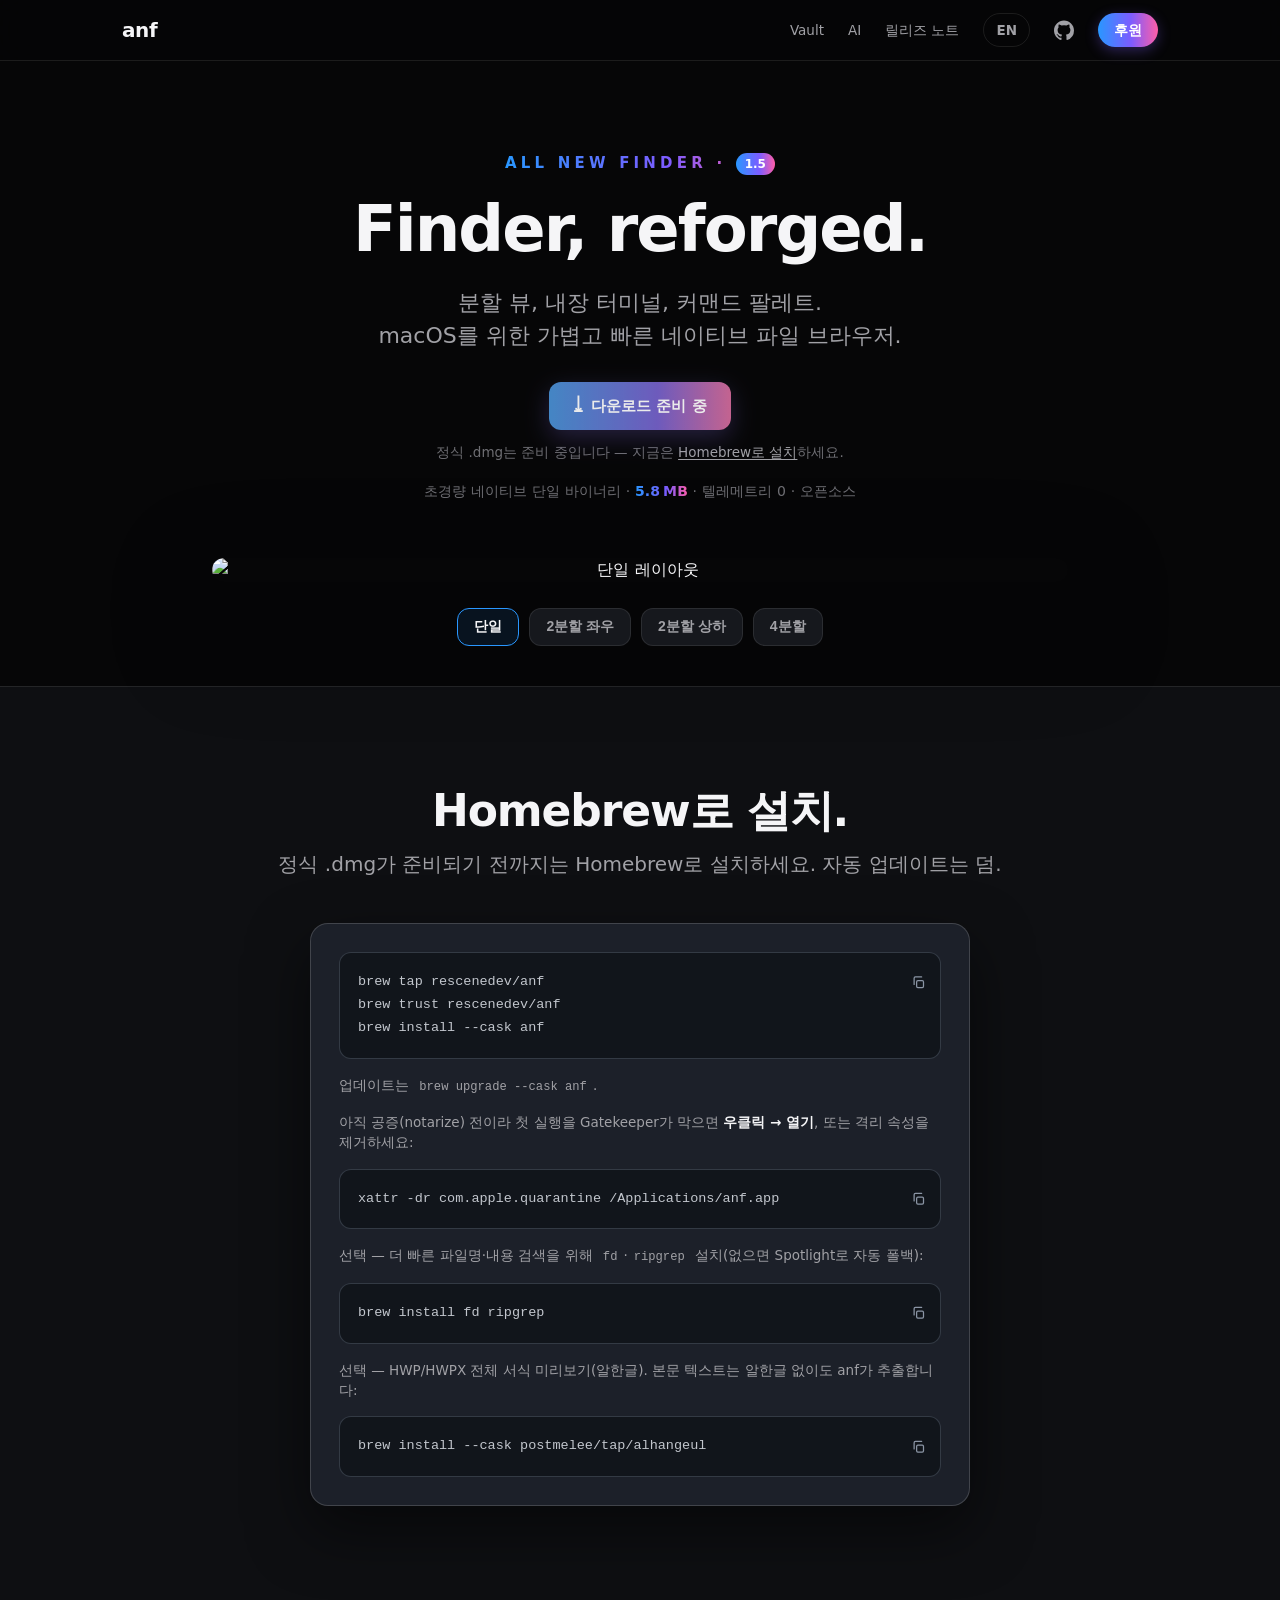
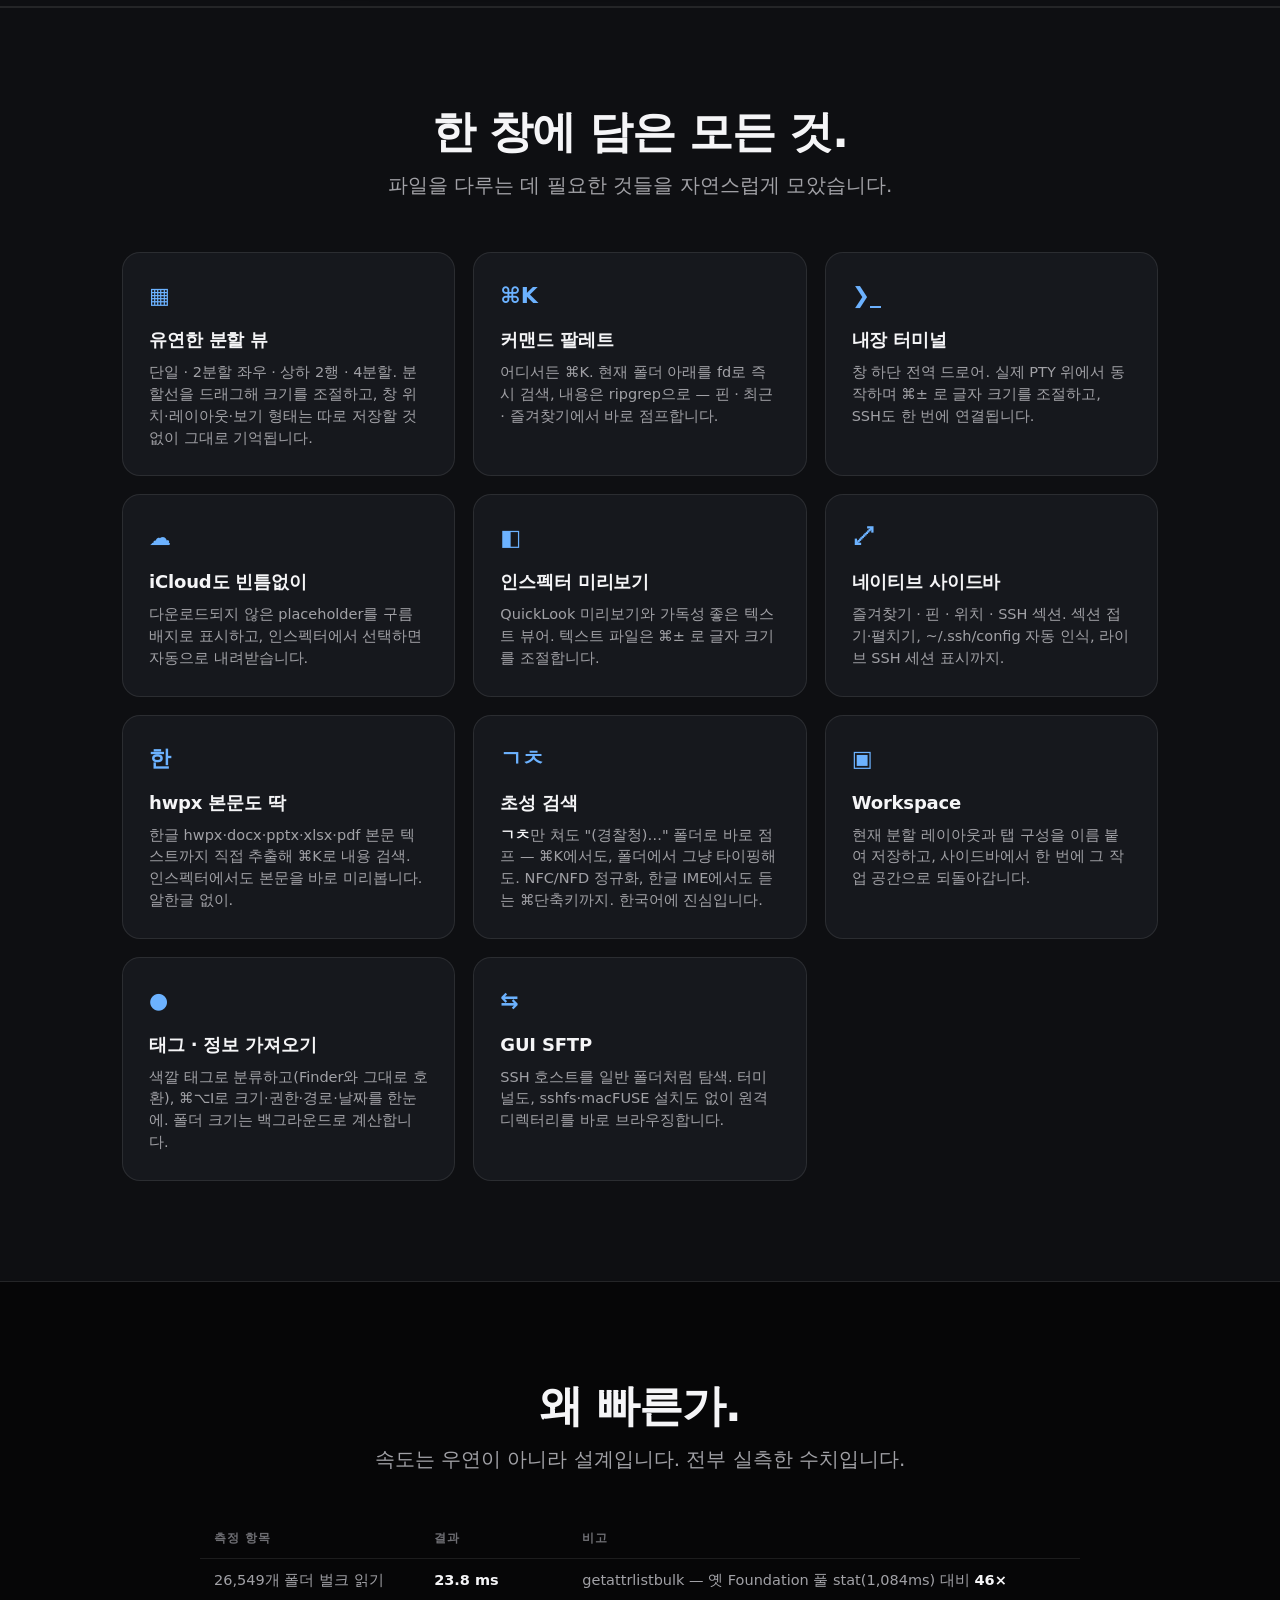
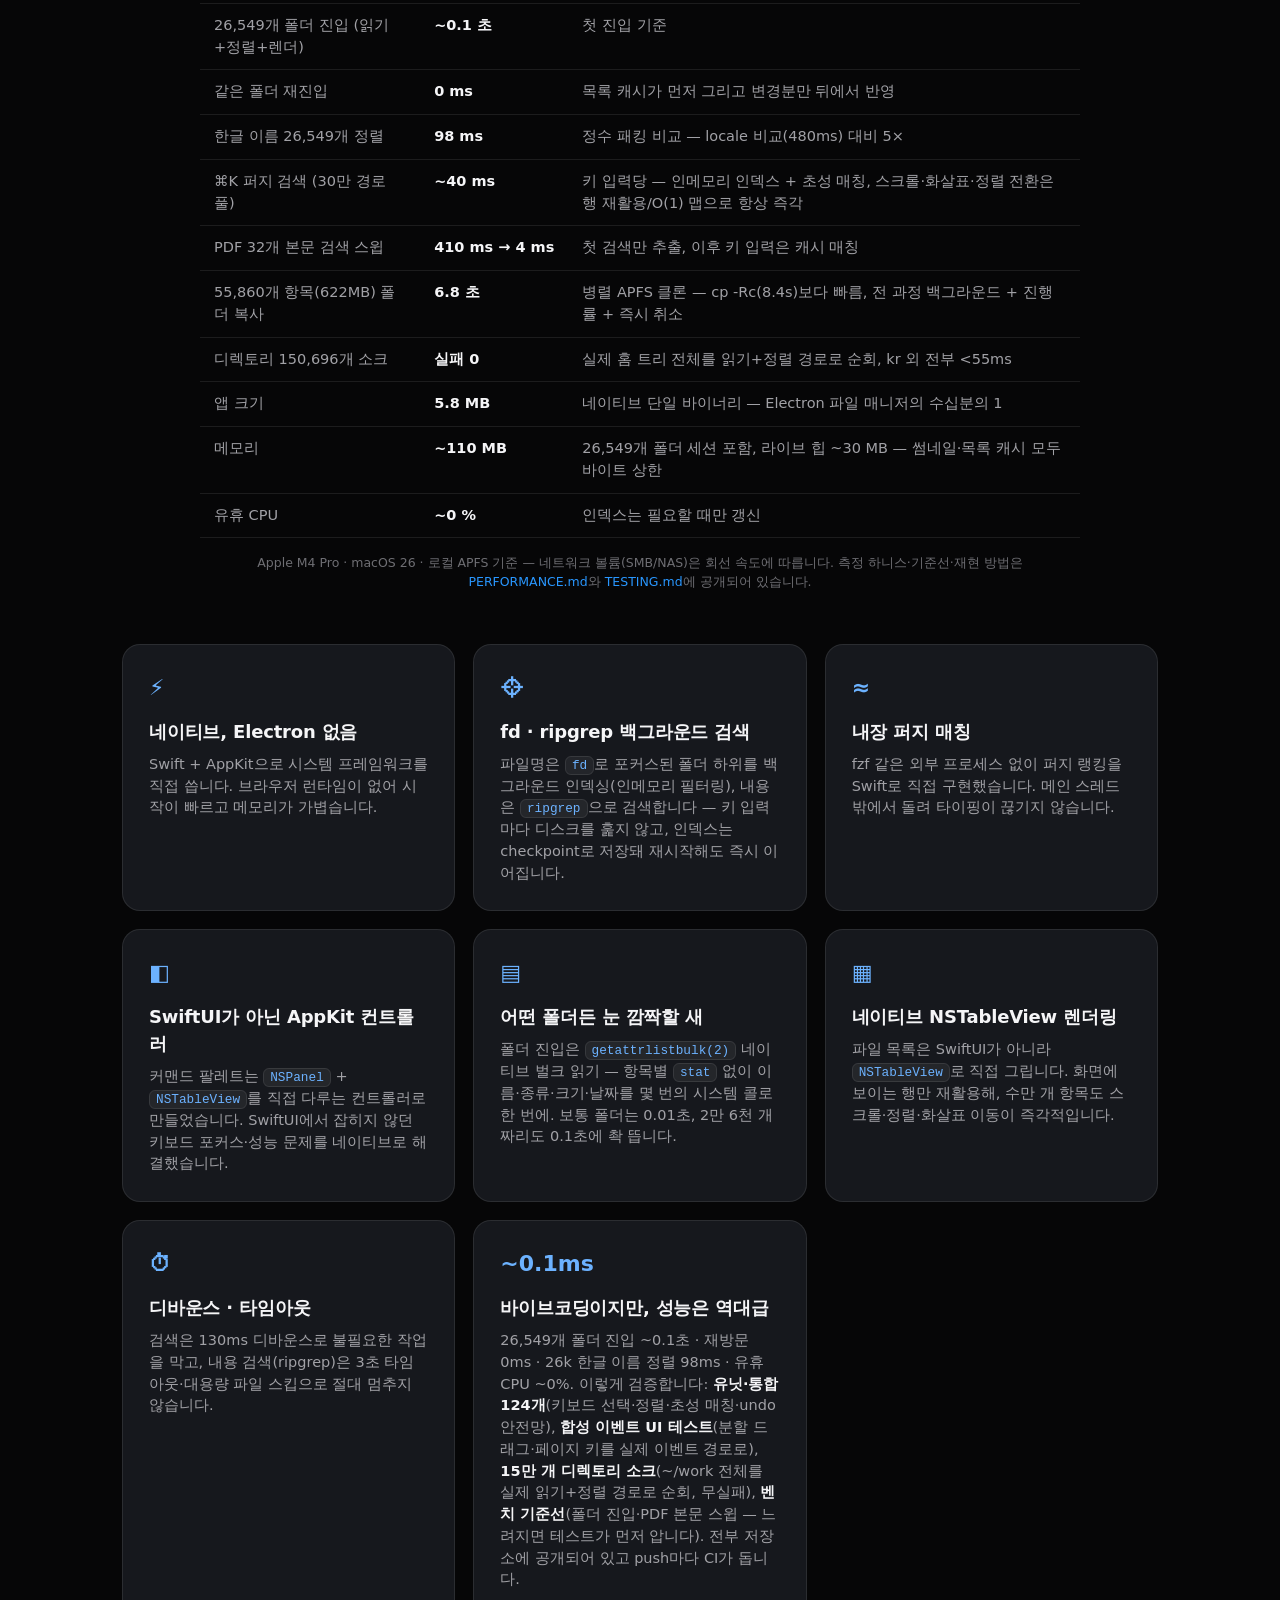
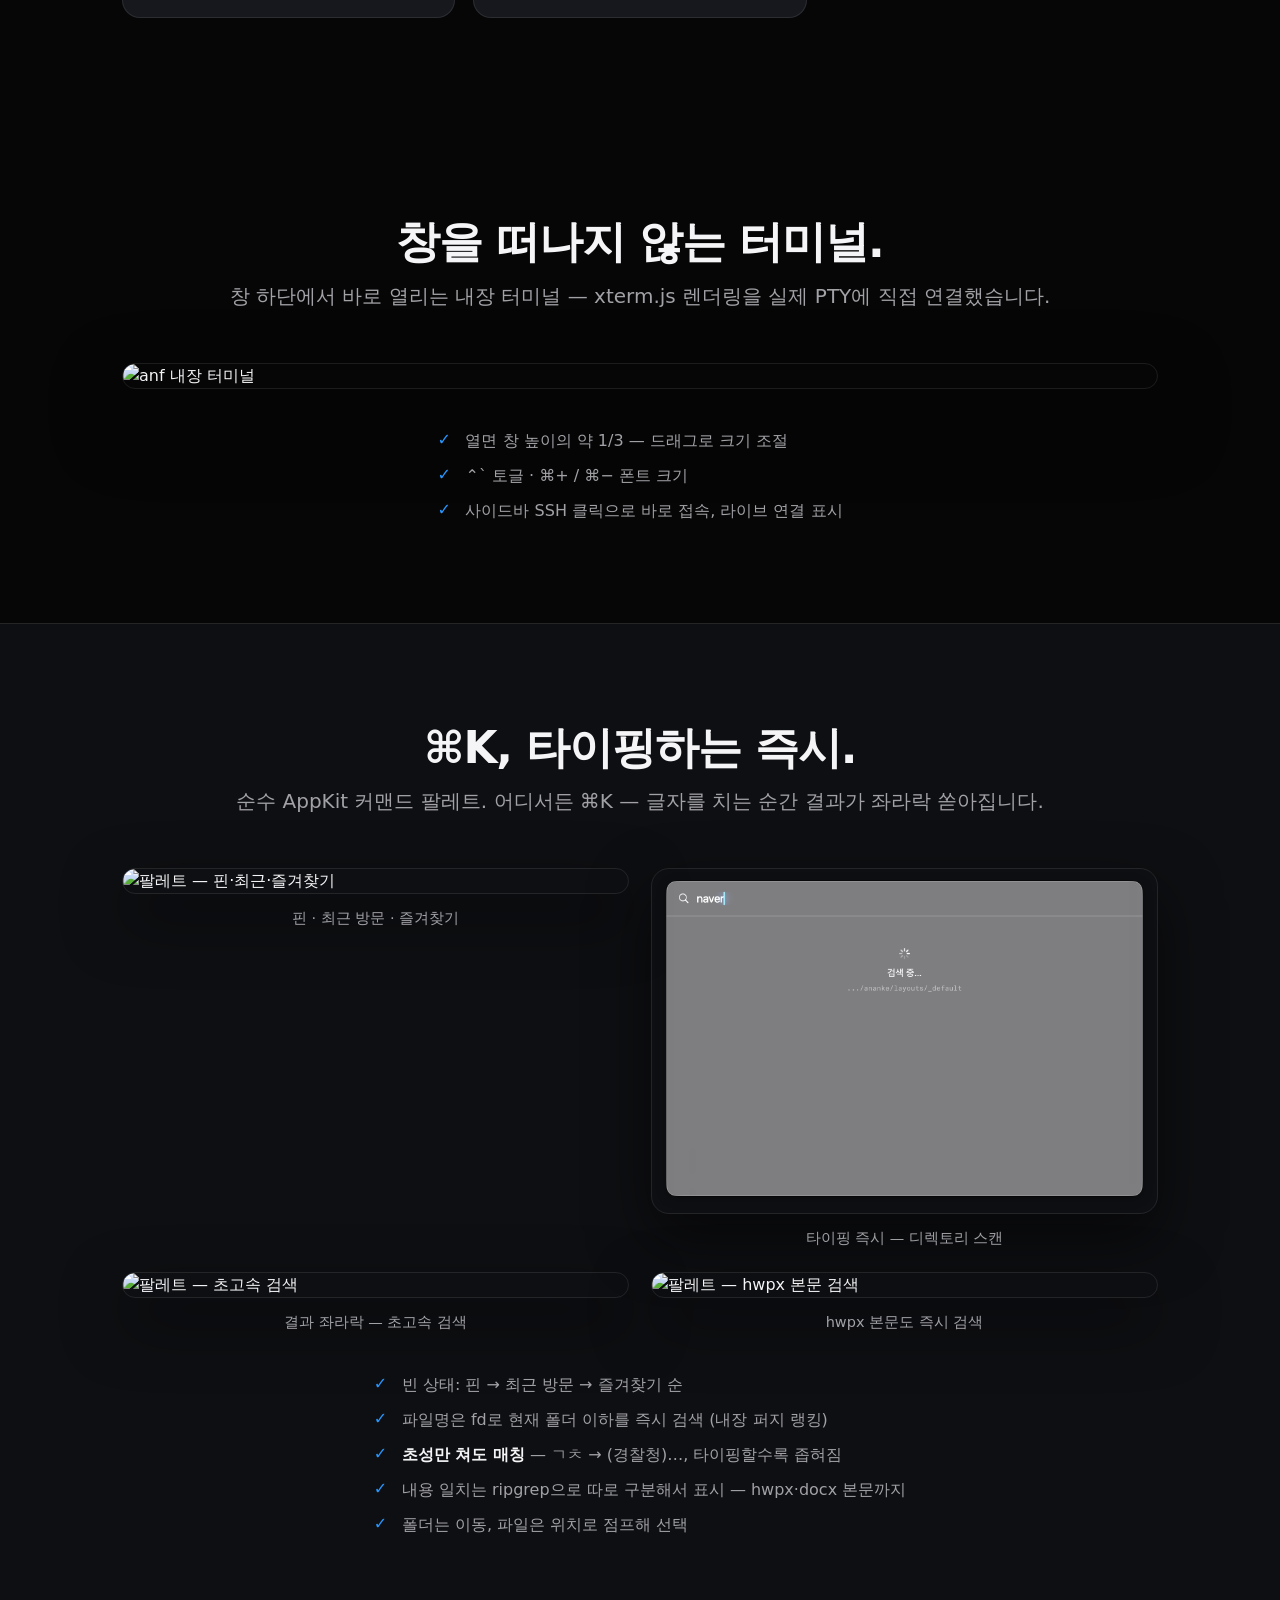
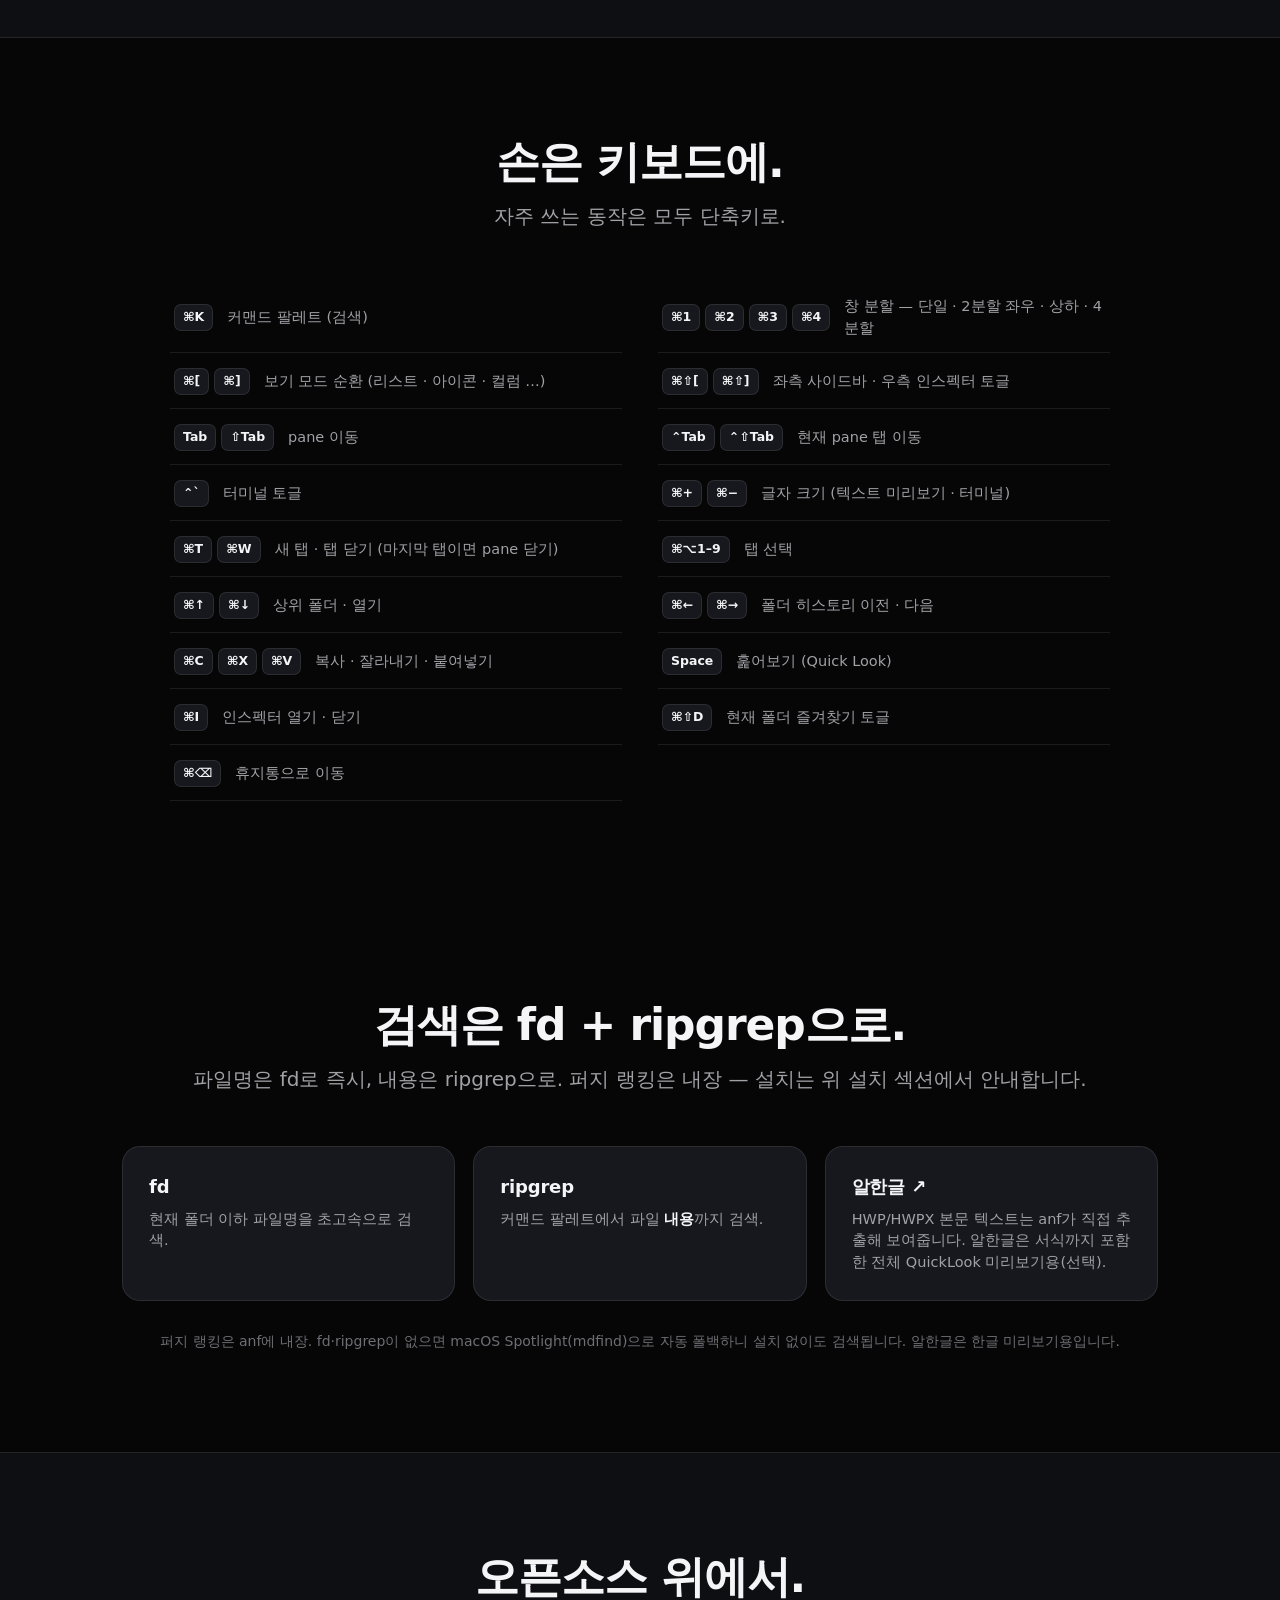
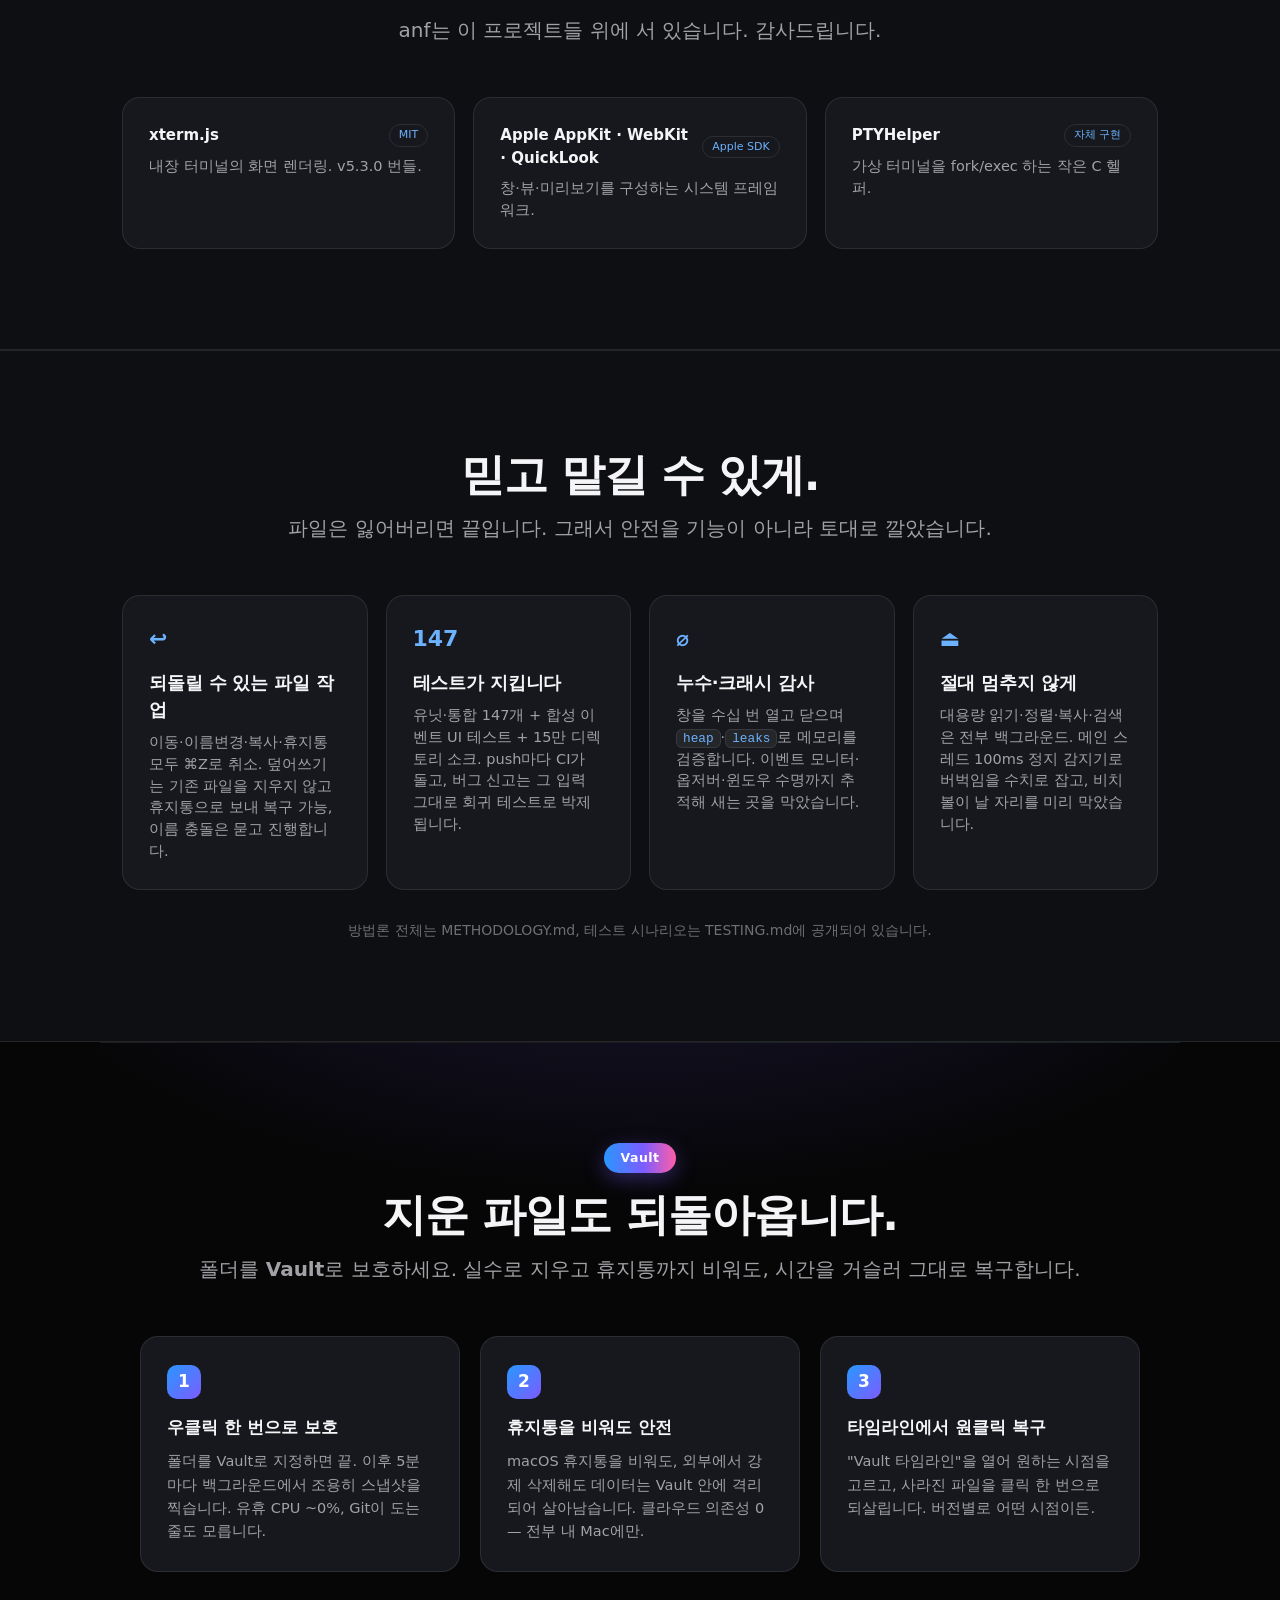
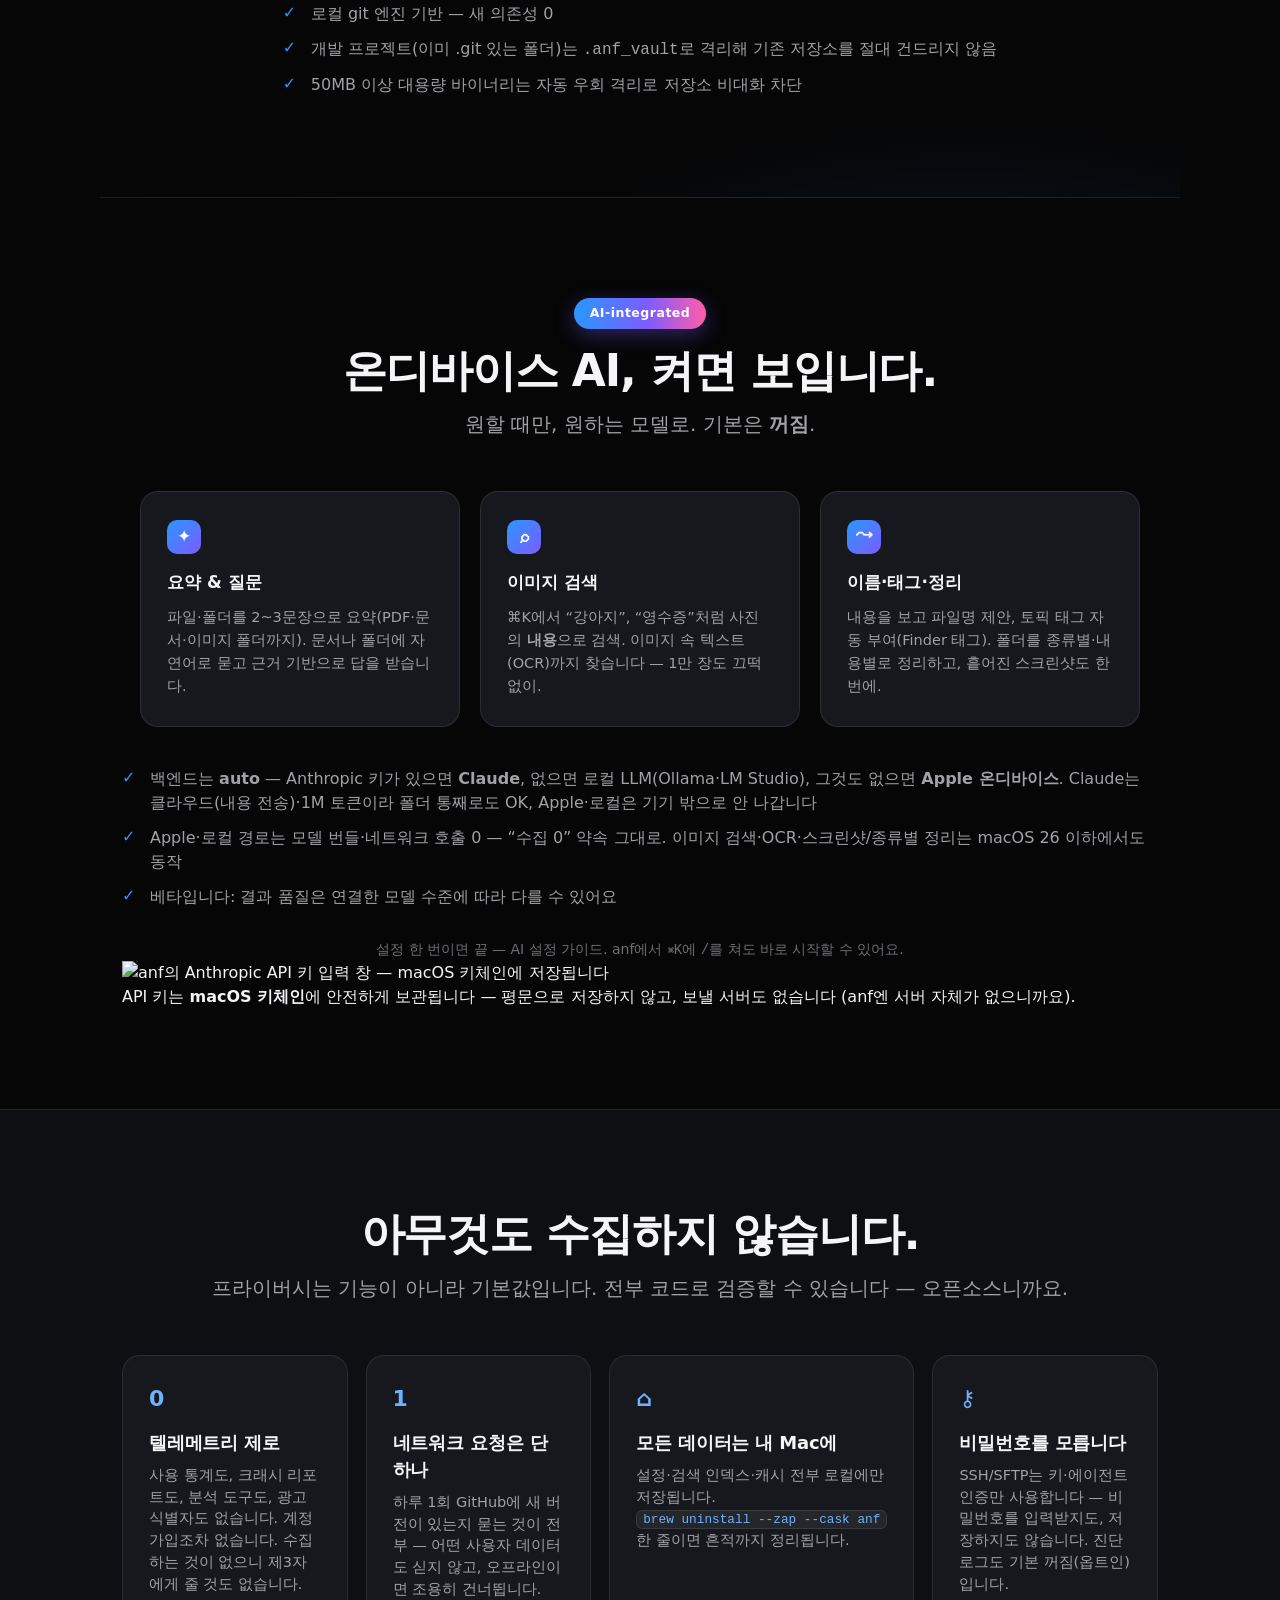
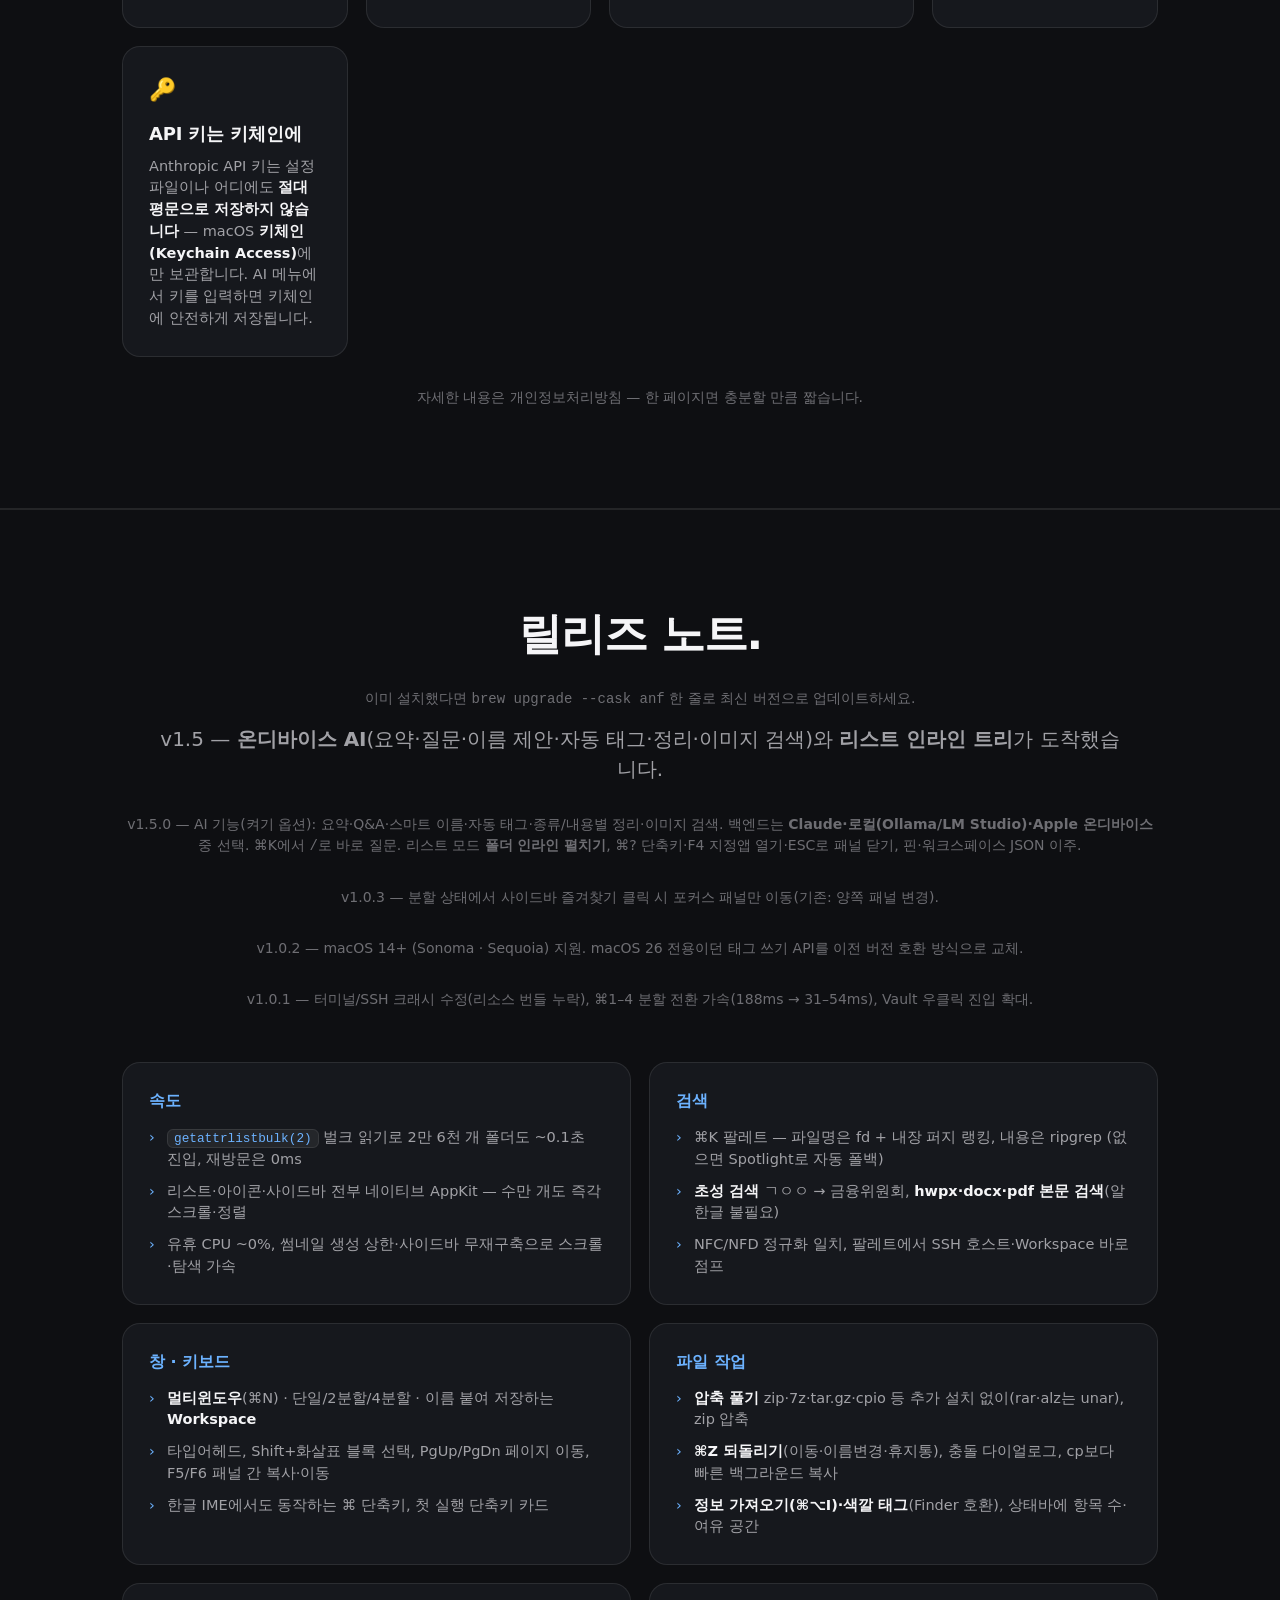
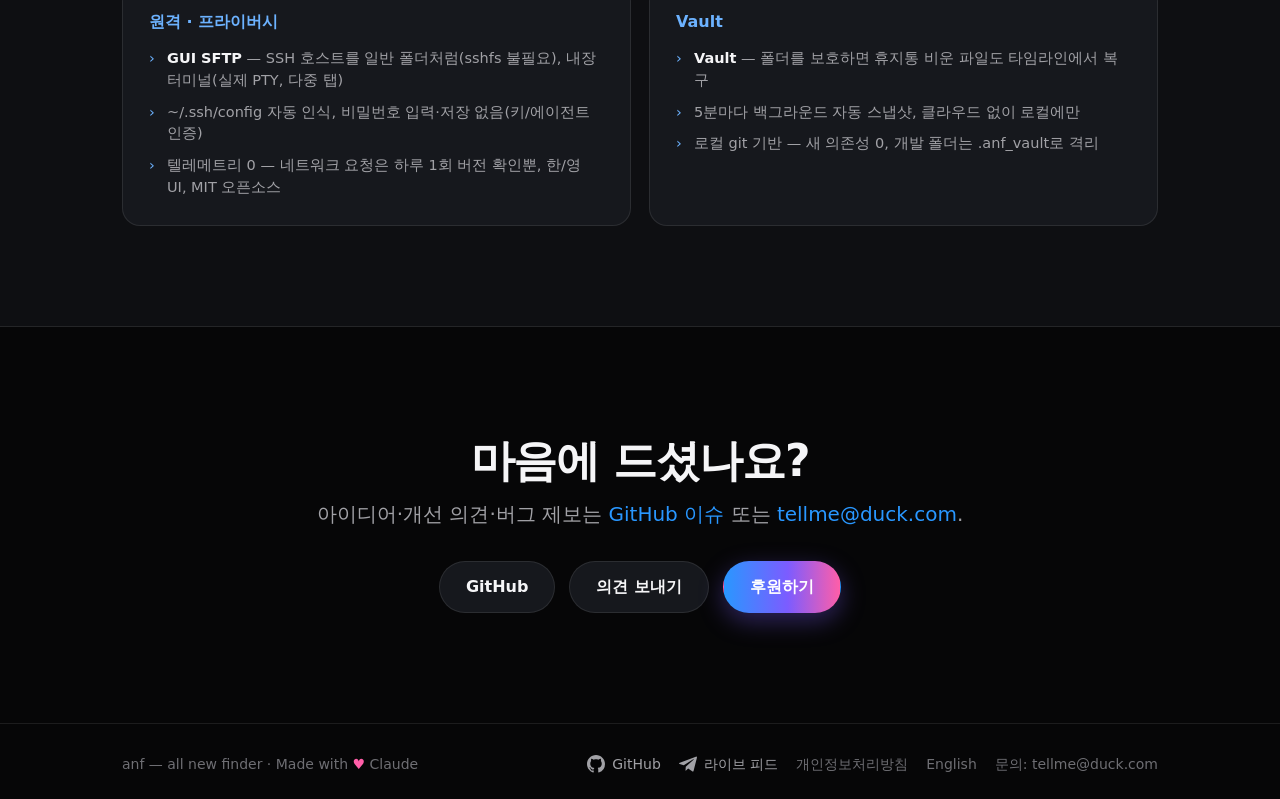
==== commit 7c2b17ad: "copy(landing): rename section badges — Vault, AI-integrated The 'one more thing' / 'want to see more" ====
--- a/docs/index.html
+++ b/docs/index.html
@@ -20,7 +20,7 @@
 <meta name="theme-color" content="#060607">
 <link rel="alternate" hreflang="ko" href="https://rescenedev.github.io/anf/">
 <link rel="alternate" hreflang="en" href="https://rescenedev.github.io/anf/en/">
-<link rel="stylesheet" href="styles.css?v=20">
+<link rel="stylesheet" href="styles.css?v=21">
 <!-- Cloudflare Web Analytics — cookieless site analytics (NOT app telemetry; the app sends nothing). -->
 <script defer src='https://static.cloudflareinsights.com/beacon.min.js' data-cf-beacon='{"token": "1b598242e0c44f28912150f7a983687c"}'></script>
 </head>
@@ -372,7 +372,7 @@
 
   <!-- Vault (flagship) -->
   <section id="vault" class="showcase vault-band">
-    <div class="vault-badge">one more thing</div>
+    <div class="vault-badge">Vault</div>
     <h2 class="centered">지운 파일도 되돌아옵니다.</h2>
     <p class="sub centered">폴더를 <b>Vault</b>로 보호하세요. 실수로 지우고 휴지통까지 비워도, 시간을 거슬러 그대로 복구합니다.</p>
     <div class="vault-grid">
@@ -401,7 +401,7 @@
 
   <!-- AI (beta, opt-in) -->
   <section id="ai" class="showcase">
-    <div class="vault-badge">want to see more? · beta</div>
+    <div class="vault-badge">AI-integrated</div>
     <h2 class="centered">온디바이스 AI, 켜면 보입니다.</h2>
     <p class="sub centered">원할 때만, 원하는 모델로. 기본은 <b>꺼짐</b>.</p>
     <div class="vault-grid">
@@ -427,6 +427,10 @@
       <li>베타입니다: 결과 품질은 연결한 모델 수준에 따라 다를 수 있어요</li>
     </ul>
     <p class="note centered">설정 한 번이면 끝 — <a href="ai.html">AI 설정 가이드</a>. anf에서 <code>⌘K</code>에 <code>/</code>를 쳐도 바로 시작할 수 있어요.</p>
+    <figure class="keyshot">
+      <img src="assets/ai-keychain.png" alt="anf의 Anthropic API 키 입력 창 — macOS 키체인에 저장됩니다" loading="lazy">
+      <figcaption>API 키는 <b>macOS 키체인</b>에 안전하게 보관됩니다 — 평문으로 저장하지 않고, 보낼 서버도 없습니다 (anf엔 서버 자체가 없으니까요).</figcaption>
+    </figure>
   </section>
 
   <!-- Privacy -->
@@ -454,6 +458,11 @@
           <div class="ic">⚷</div>
           <h3>비밀번호를 모릅니다</h3>
           <p>SSH/SFTP는 키·에이전트 인증만 사용합니다 — 비밀번호를 입력받지도, 저장하지도 않습니다. 진단 로그도 기본 꺼짐(옵트인)입니다.</p>
+        </div>
+        <div class="tile">
+          <div class="ic">🔑</div>
+          <h3>API 키는 키체인에</h3>
+          <p>Anthropic API 키는 설정 파일이나 어디에도 <strong>절대 평문으로 저장하지 않습니다</strong> — macOS <strong>키체인(Keychain Access)</strong>에만 보관합니다. AI 메뉴에서 키를 입력하면 키체인에 안전하게 저장됩니다.</p>
         </div>
       </div>
       <p class="note centered">자세한 내용은 <a href="privacy.html">개인정보처리방침</a> — 한 페이지면 충분할 만큼 짧습니다.</p>
@@ -512,7 +521,7 @@
           </ul>
         </div>
         <div class="rel-block">
-          <h3>one more thing</h3>
+          <h3>Vault</h3>
           <ul>
             <li><strong>Vault</strong> — 폴더를 보호하면 휴지통 비운 파일도 타임라인에서 복구</li>
             <li>5분마다 백그라운드 자동 스냅샷, 클라우드 없이 로컬에만</li>
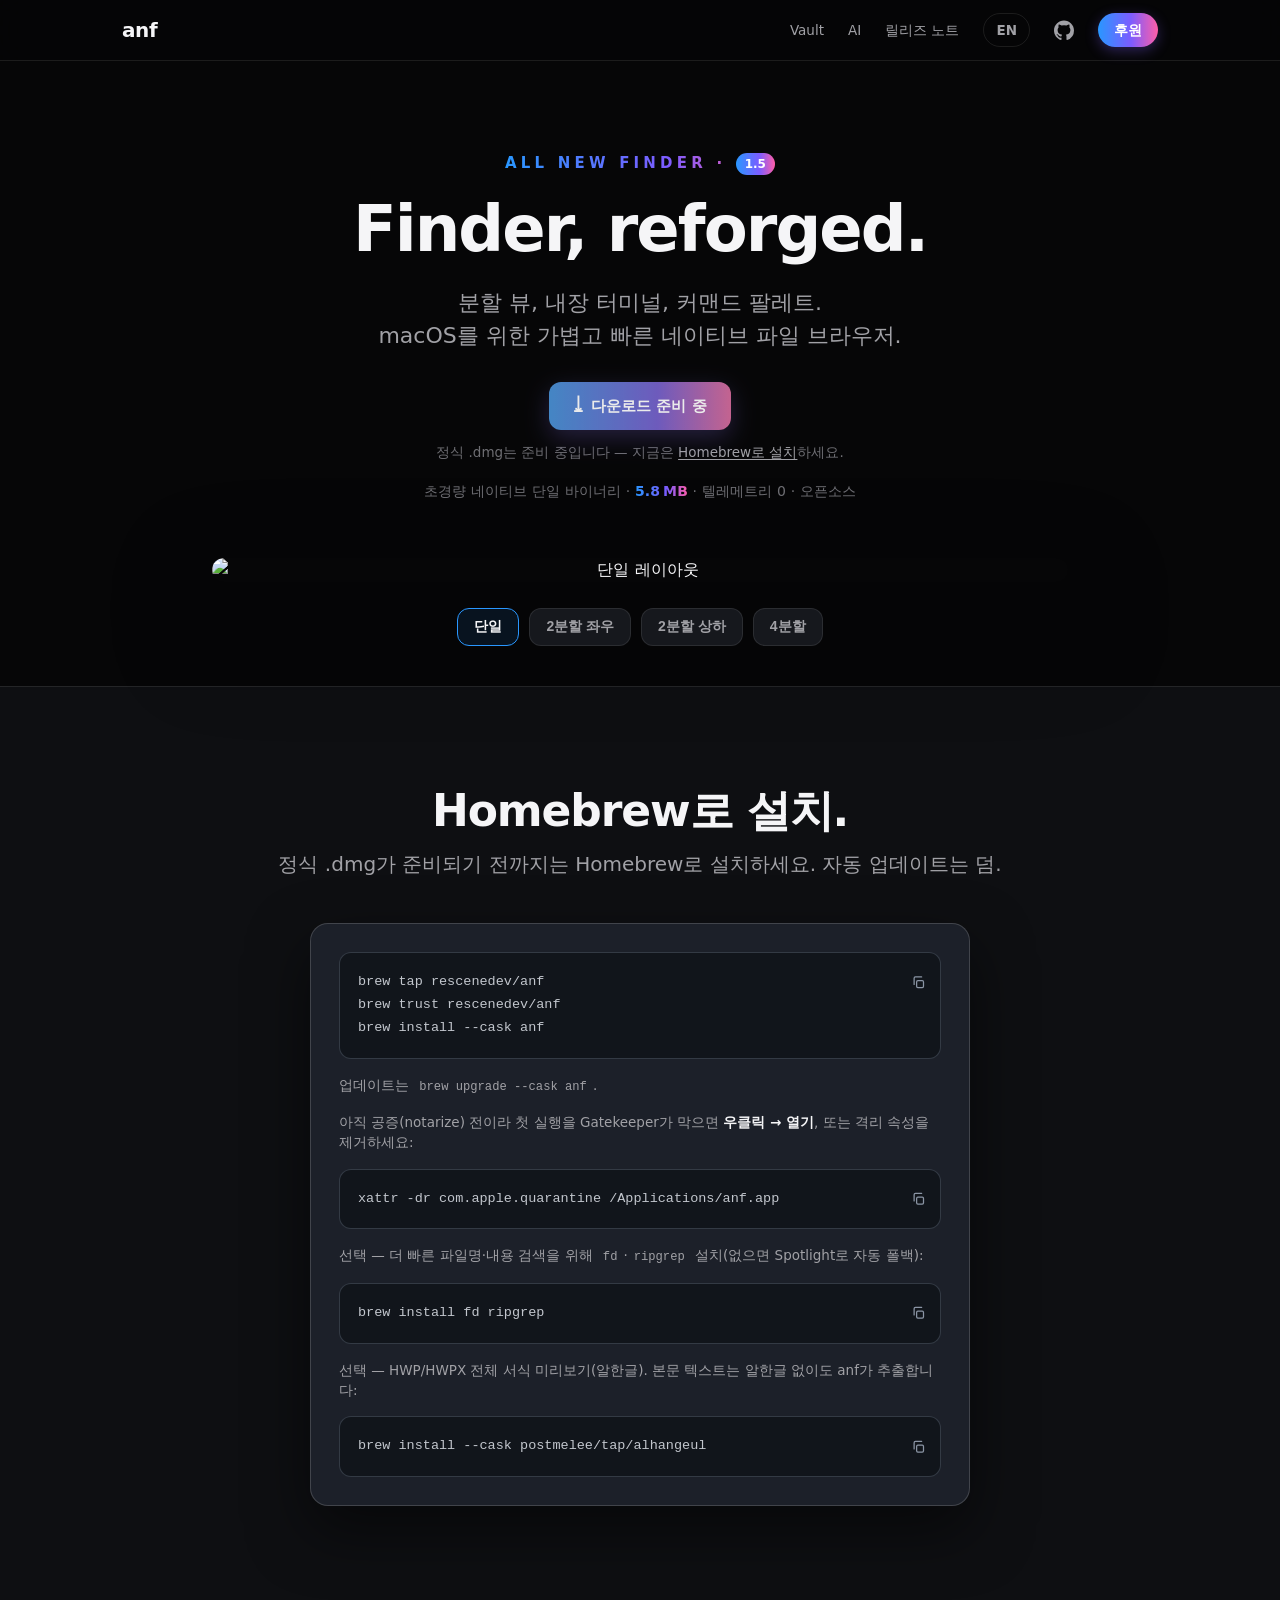
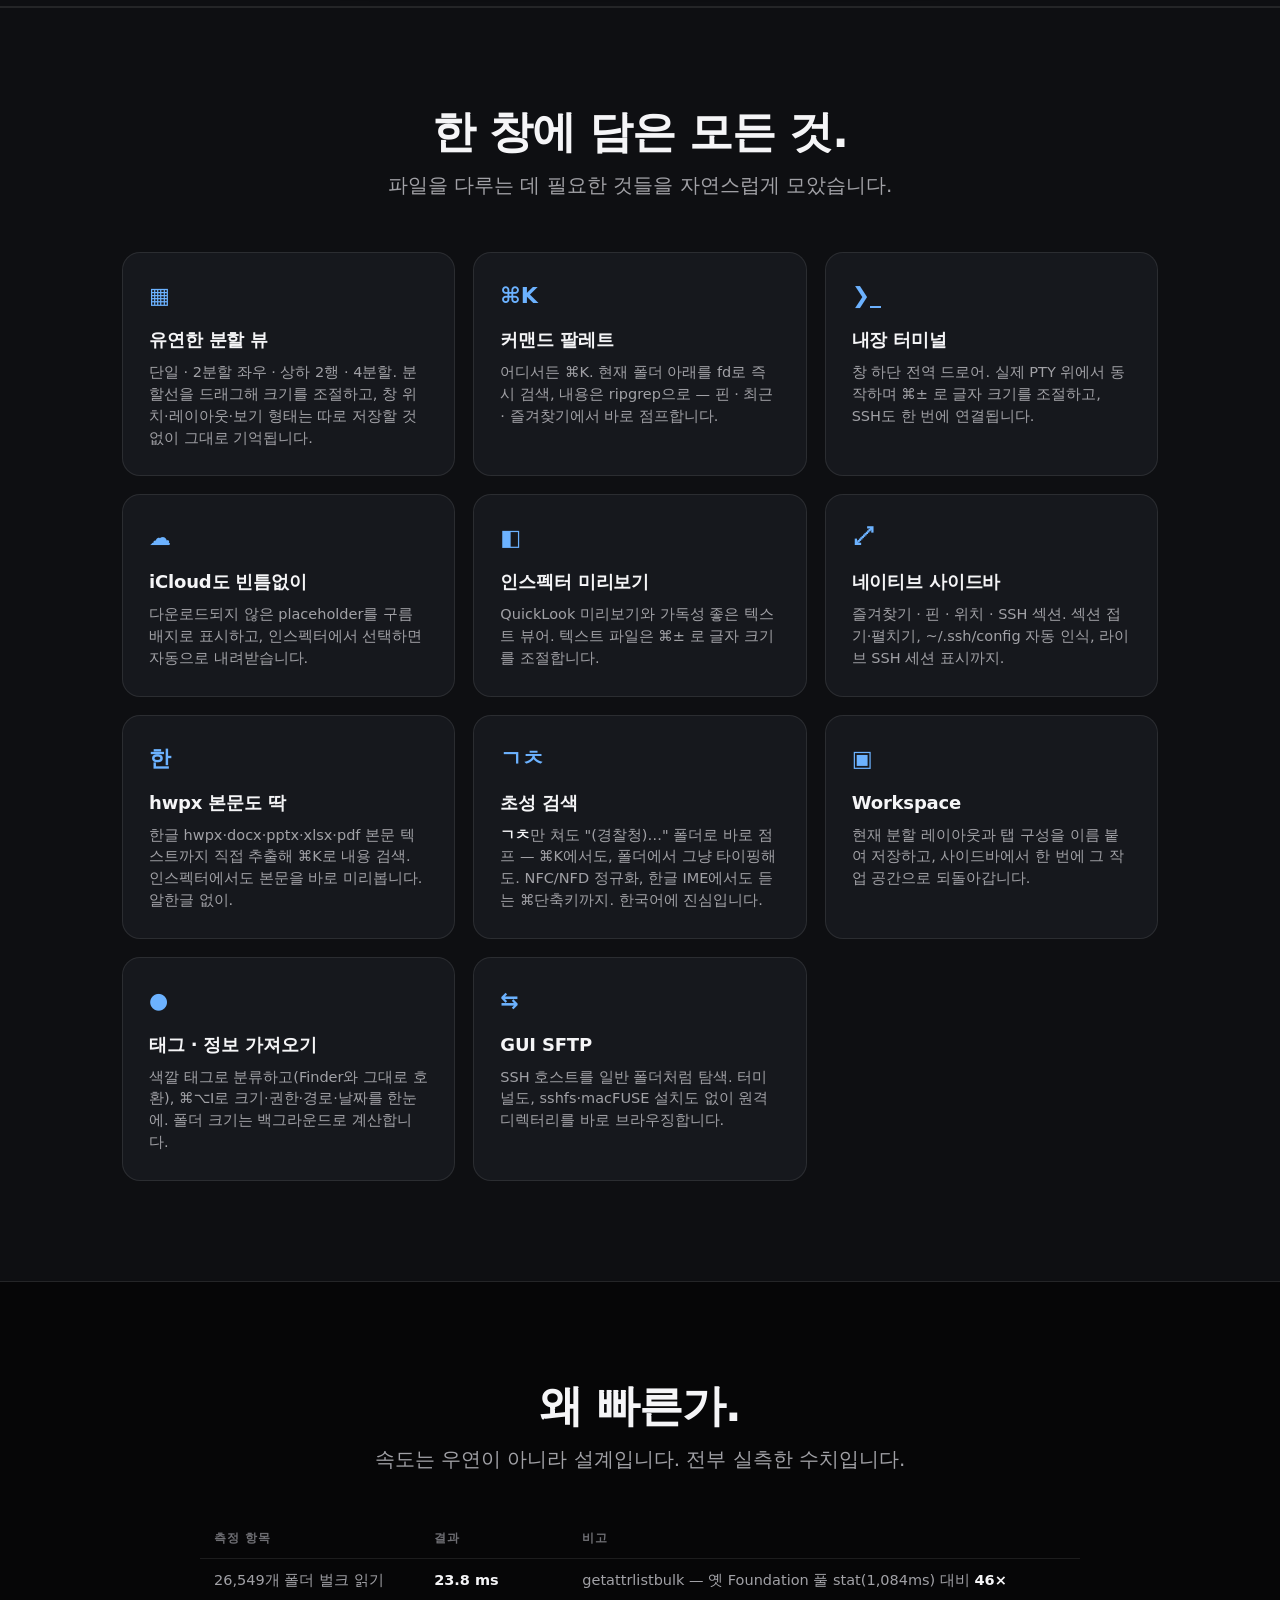
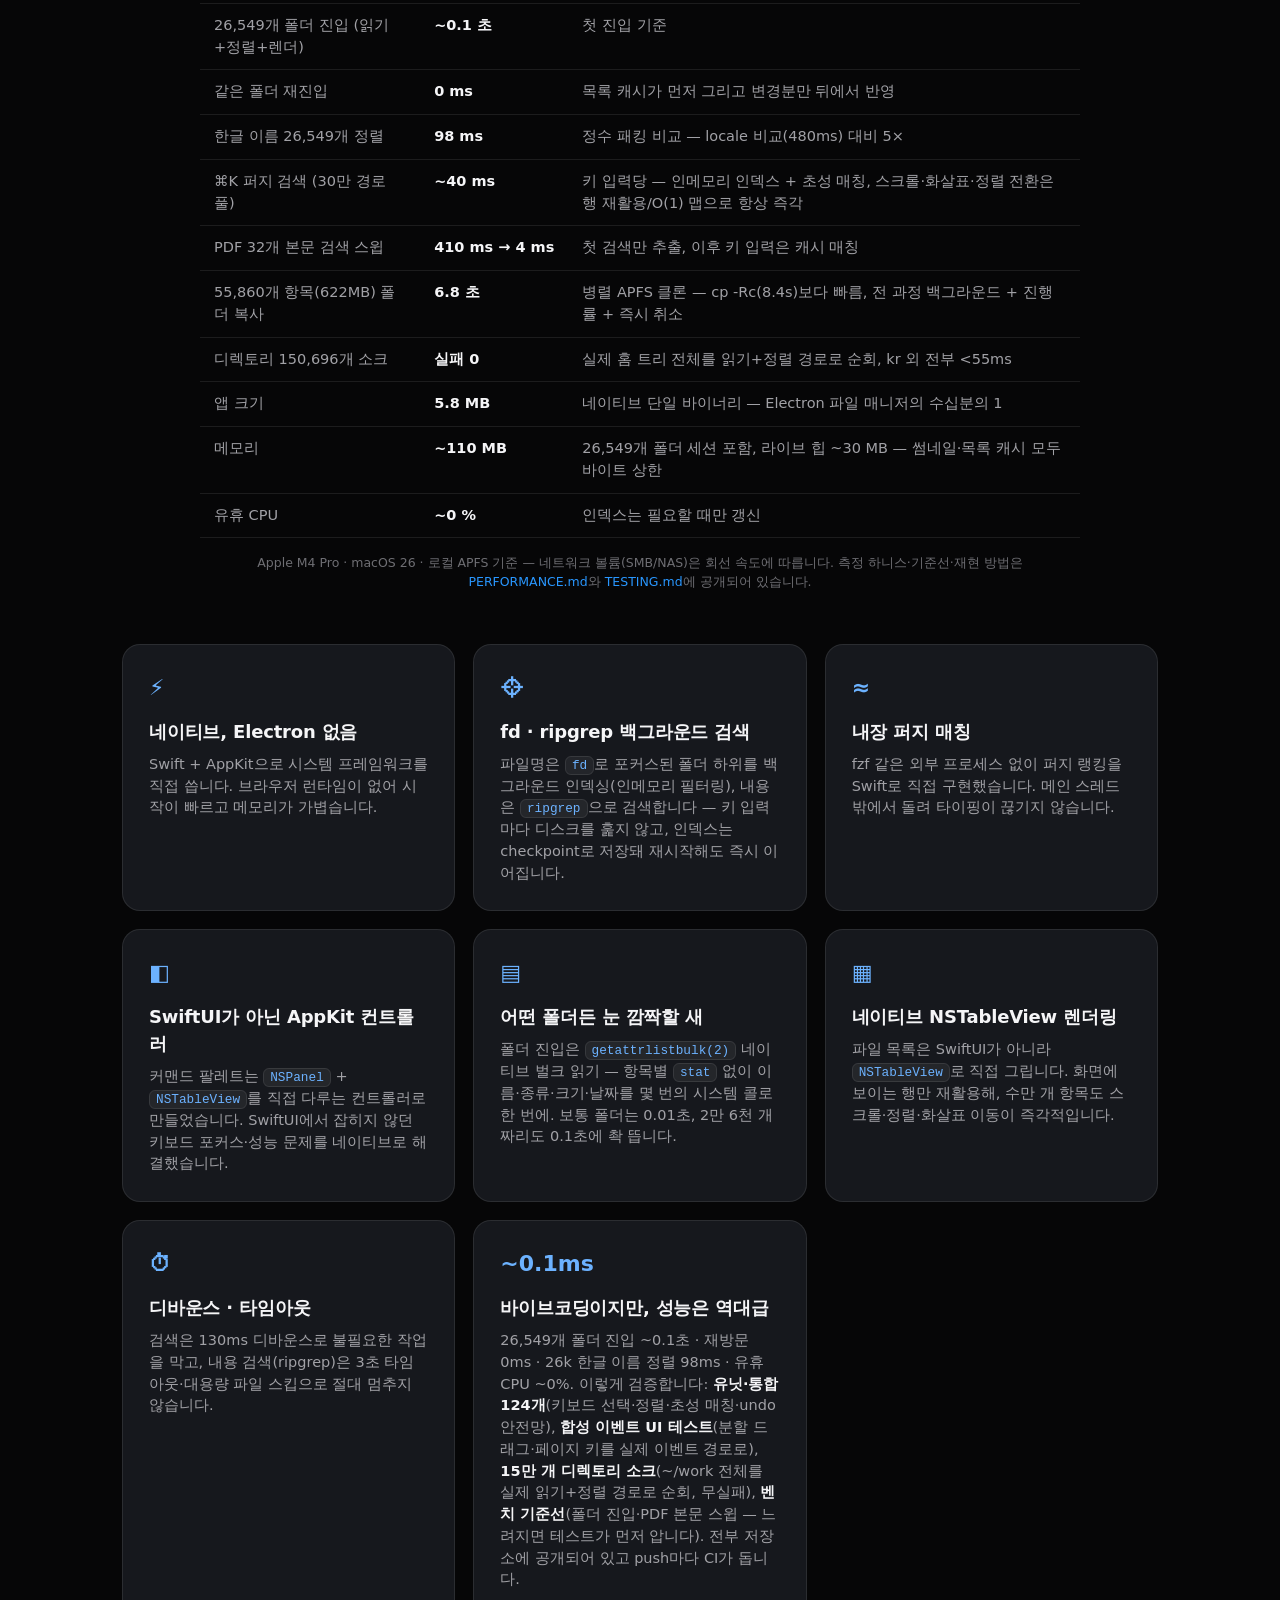
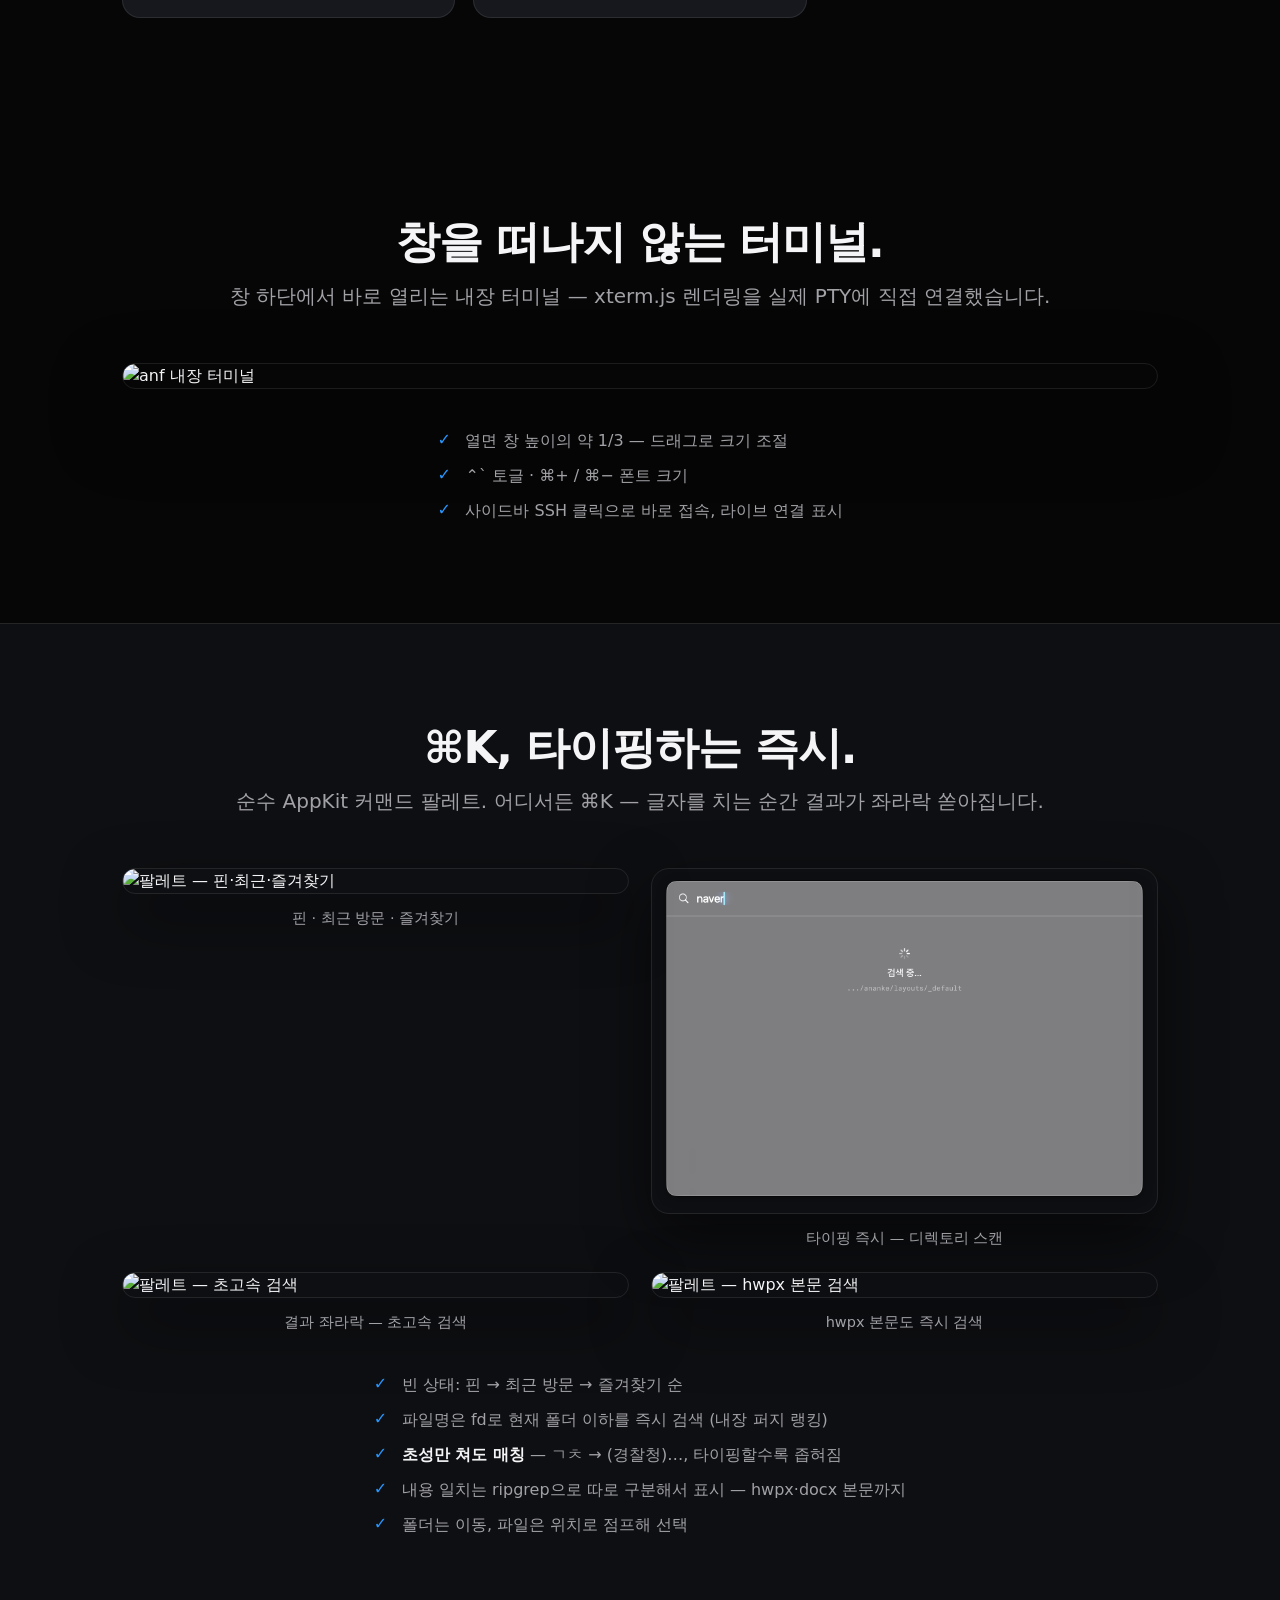
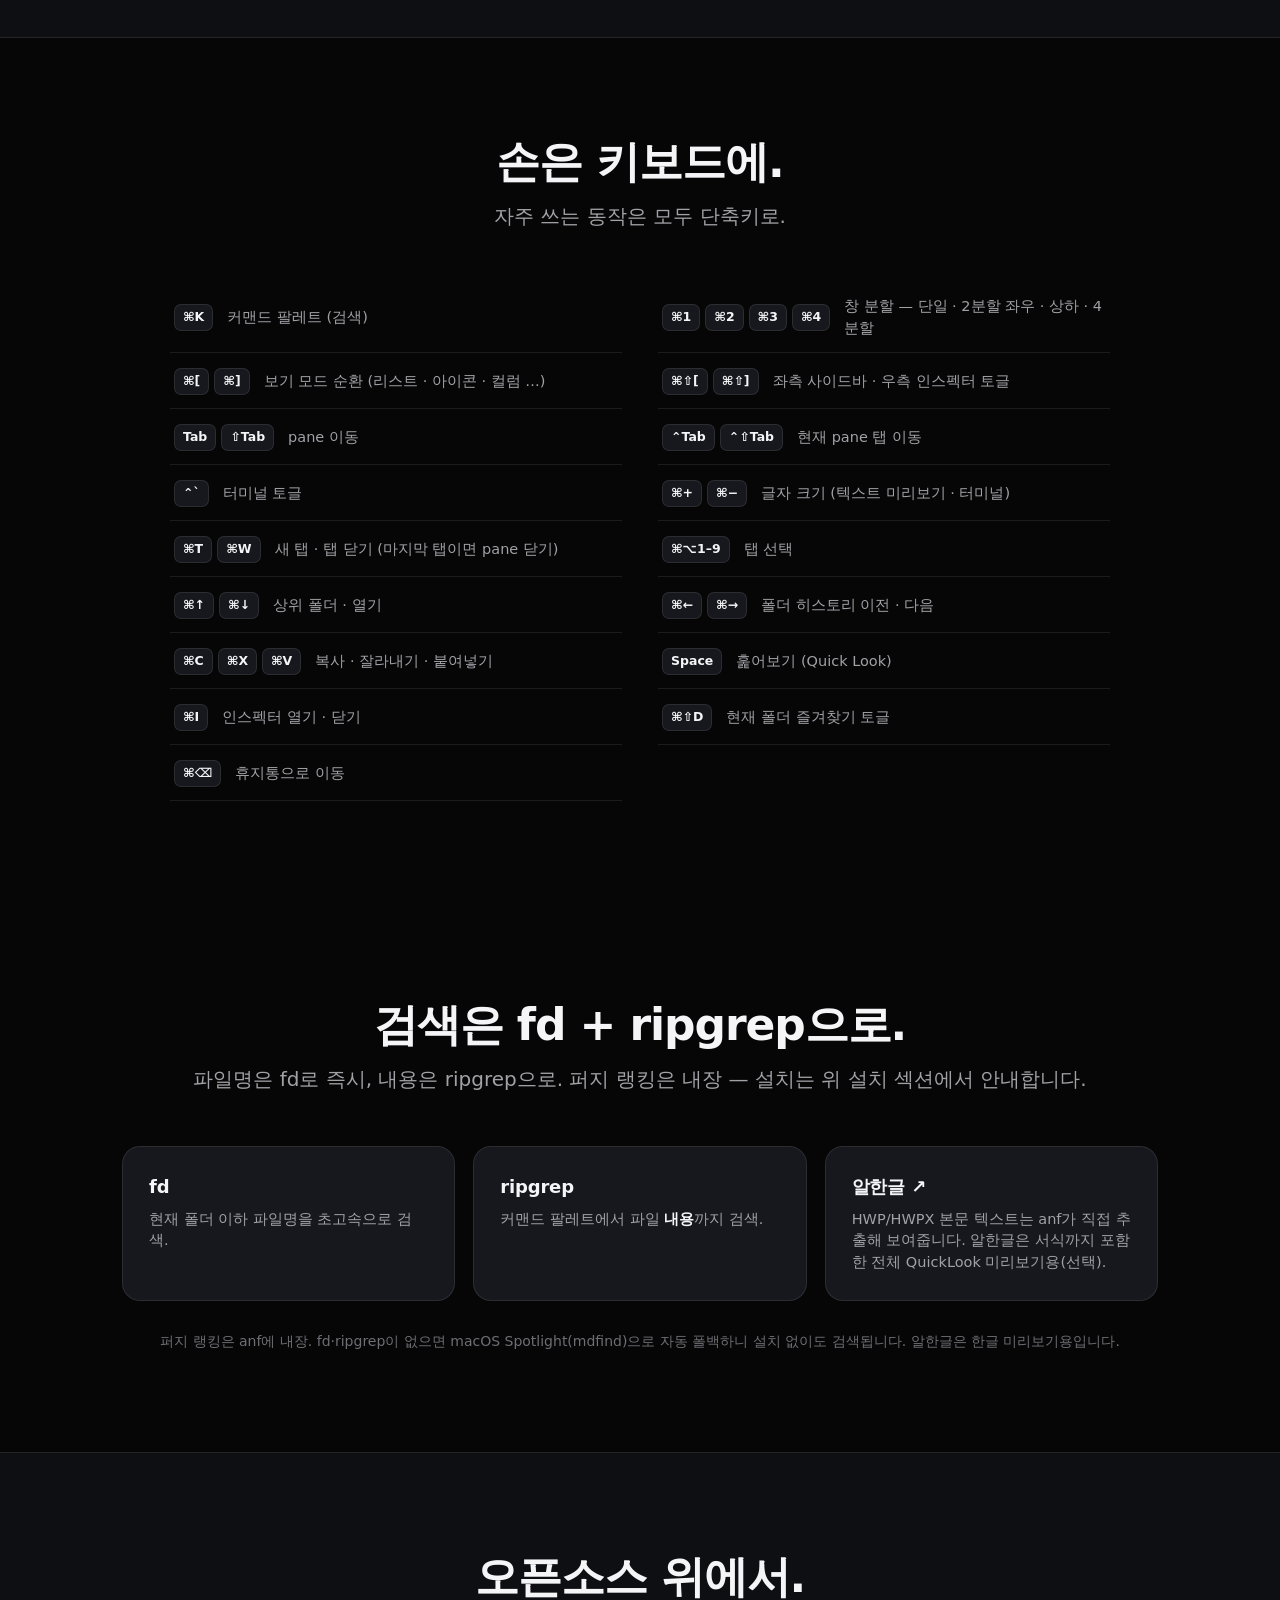
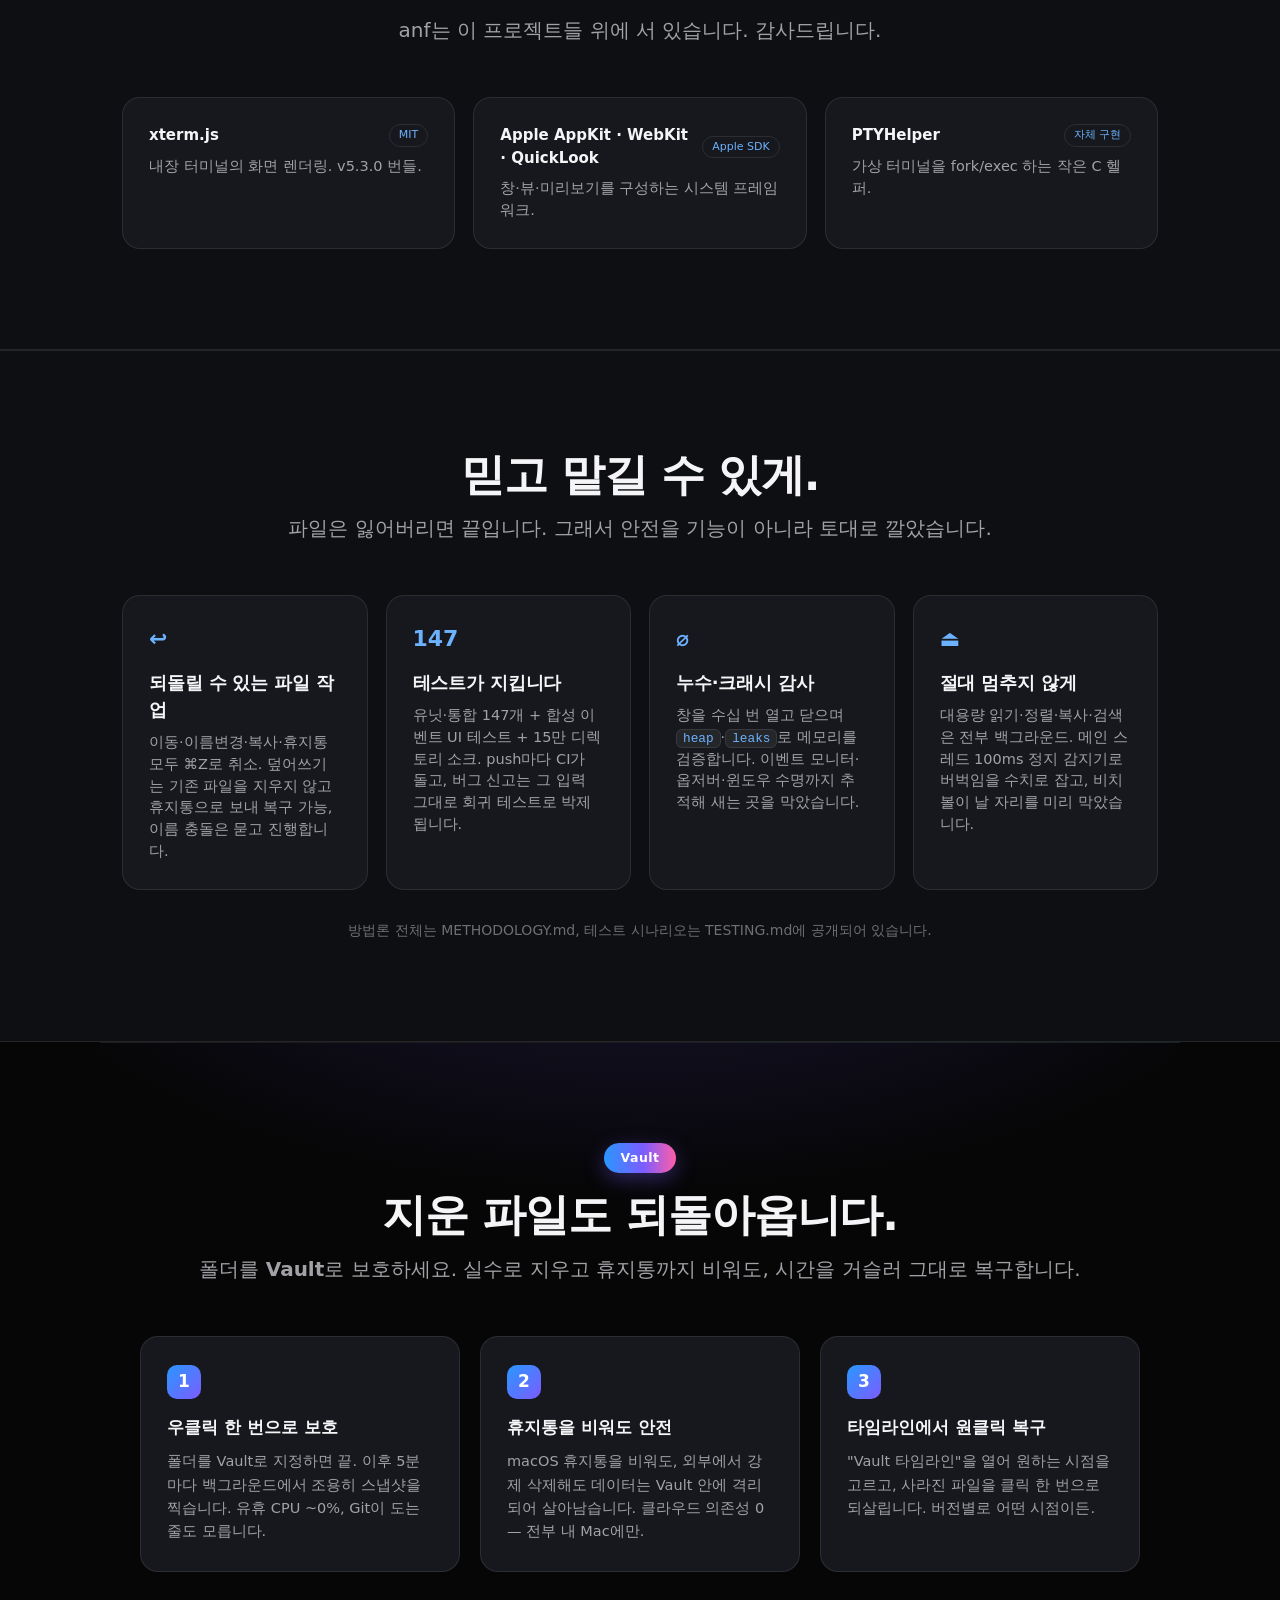
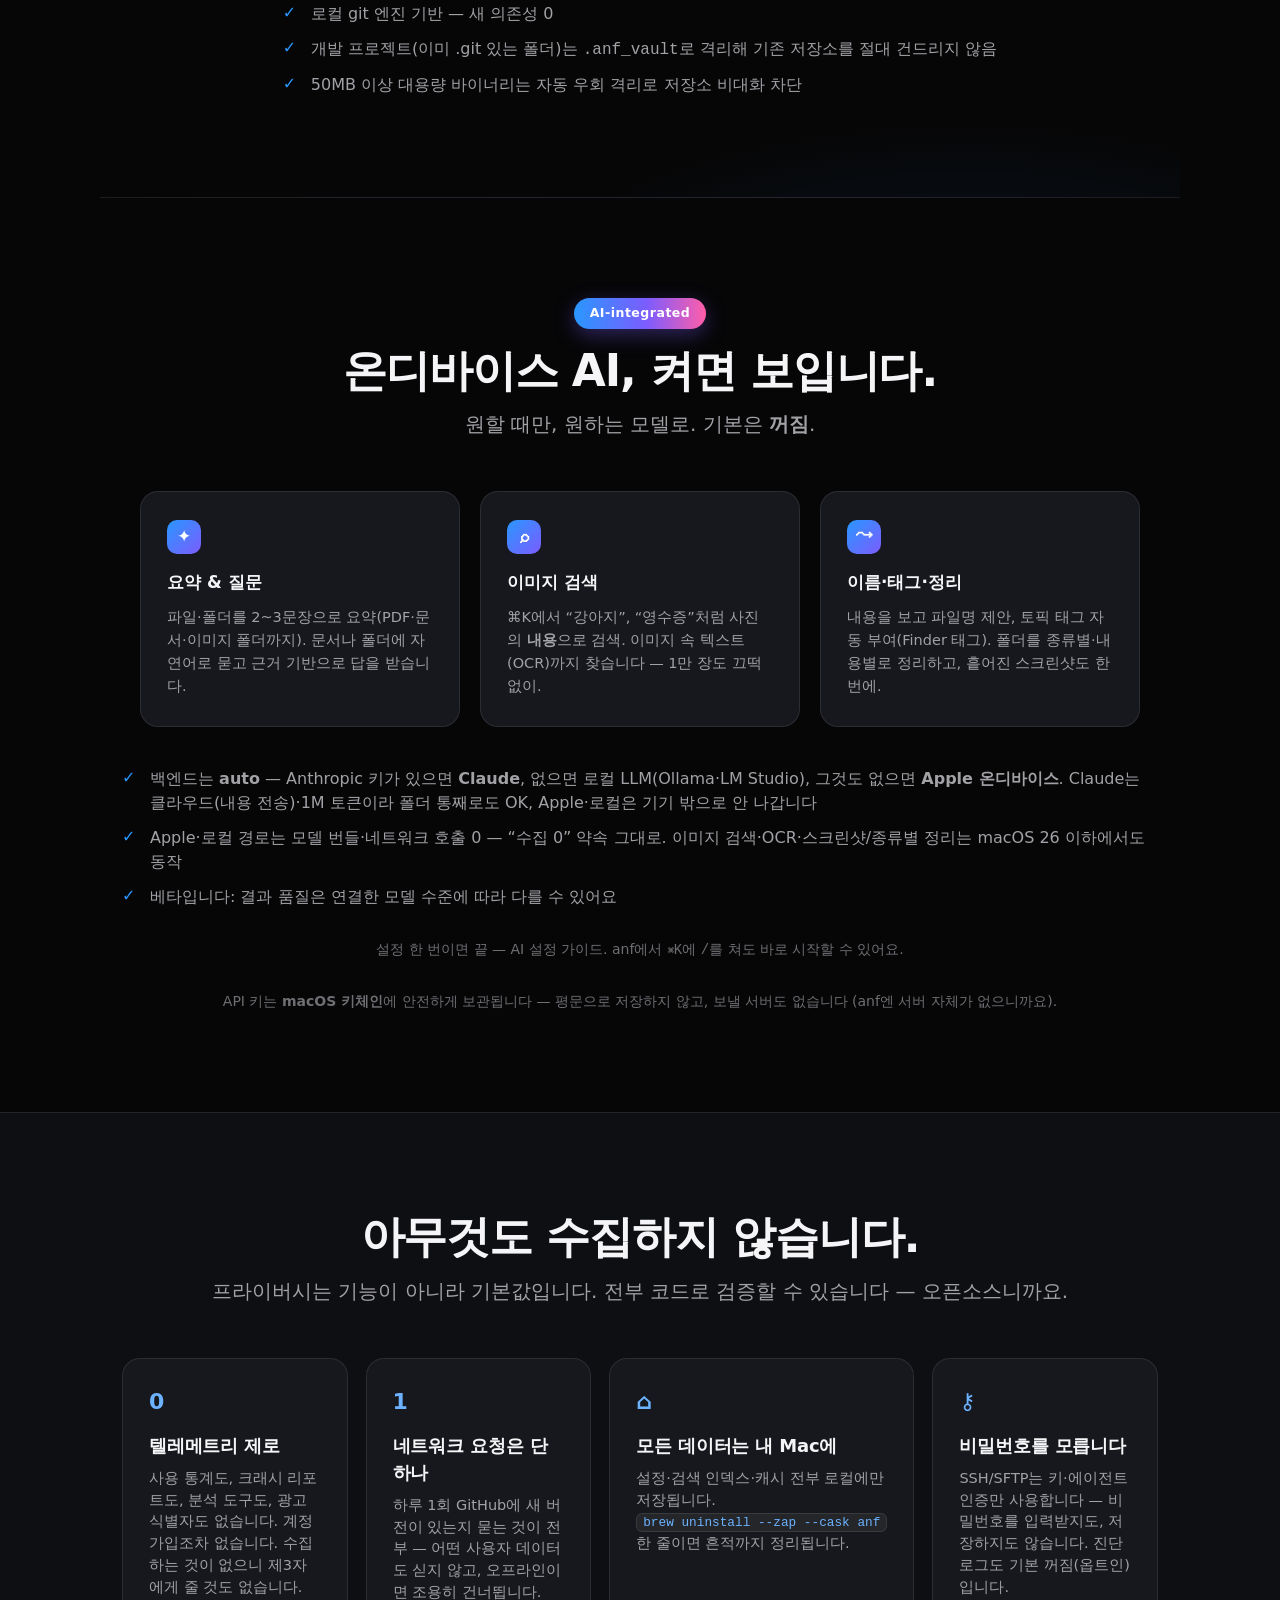
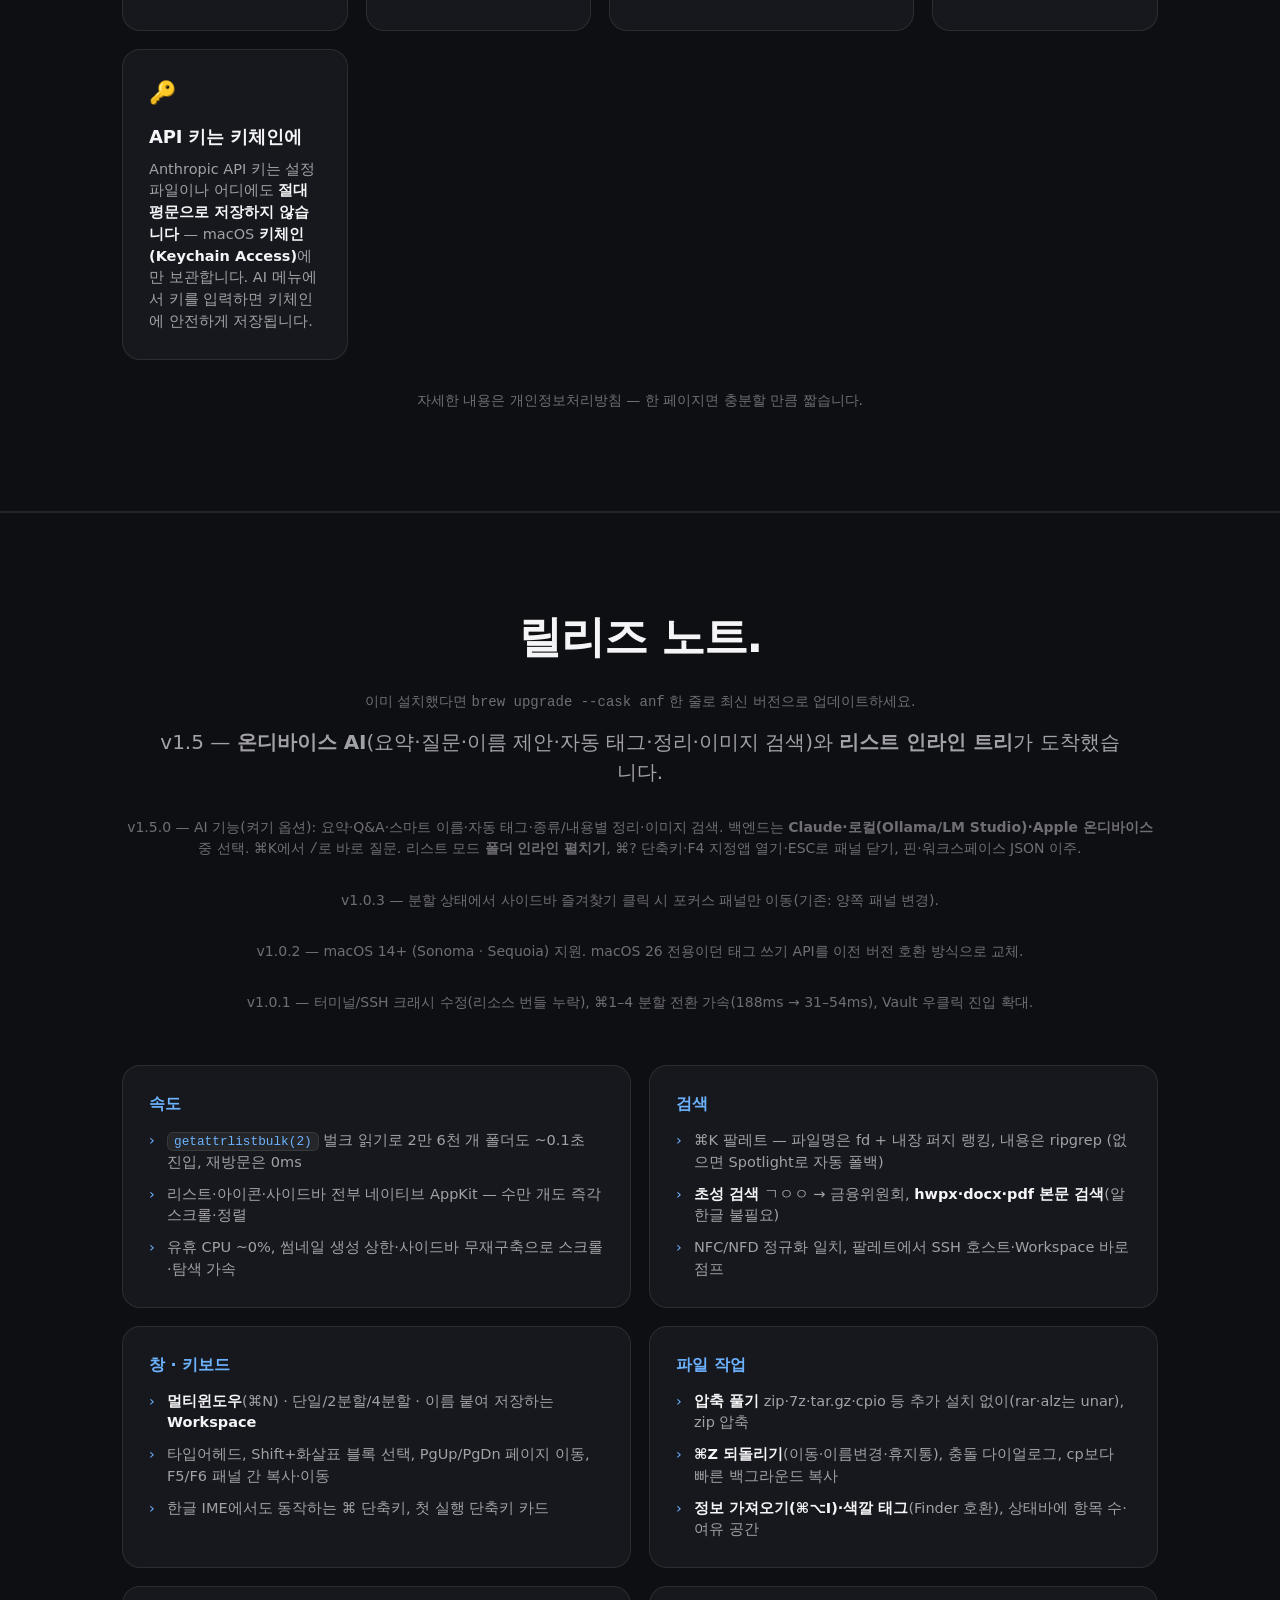
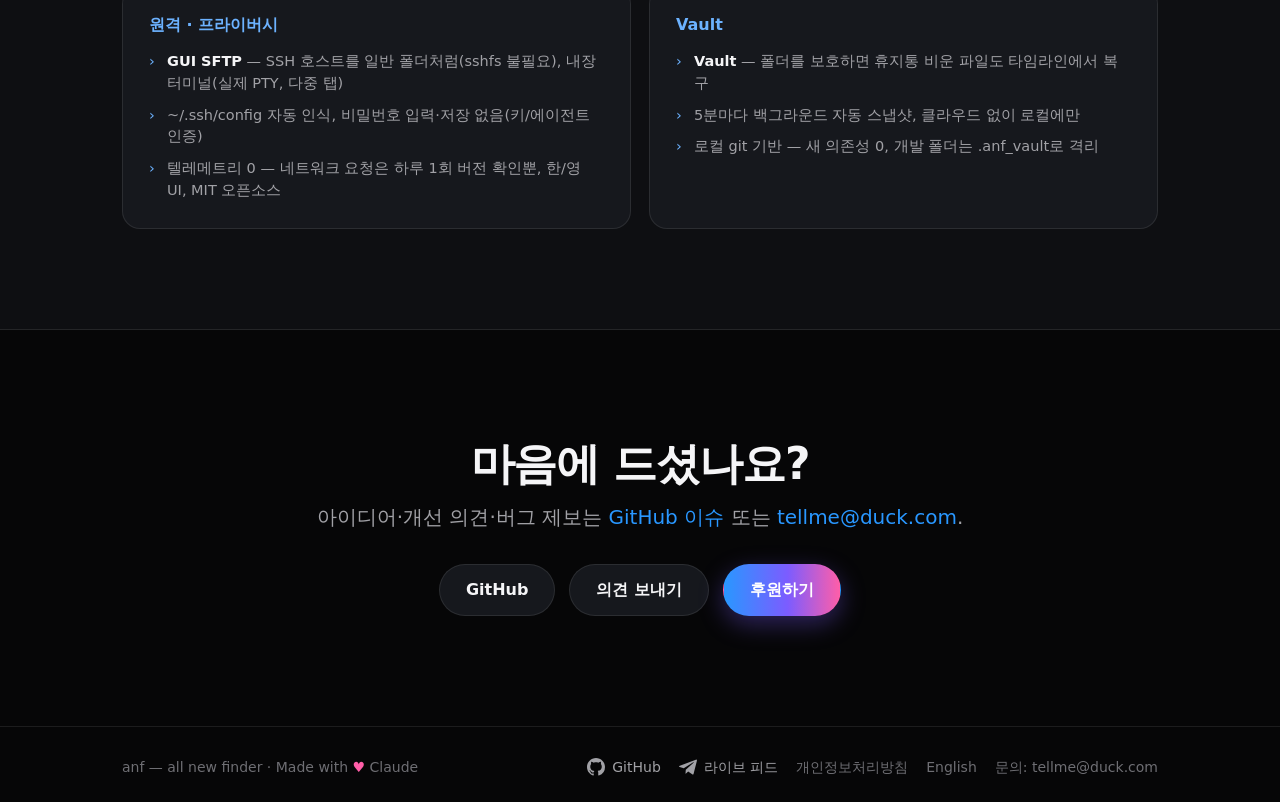
==== commit 29e3a95a: "copy(landing): drop the API-key dialog screenshot, keep the Keychain note as text" ====
--- a/docs/index.html
+++ b/docs/index.html
@@ -427,10 +427,7 @@
       <li>베타입니다: 결과 품질은 연결한 모델 수준에 따라 다를 수 있어요</li>
     </ul>
     <p class="note centered">설정 한 번이면 끝 — <a href="ai.html">AI 설정 가이드</a>. anf에서 <code>⌘K</code>에 <code>/</code>를 쳐도 바로 시작할 수 있어요.</p>
-    <figure class="keyshot">
-      <img src="assets/ai-keychain.png" alt="anf의 Anthropic API 키 입력 창 — macOS 키체인에 저장됩니다" loading="lazy">
-      <figcaption>API 키는 <b>macOS 키체인</b>에 안전하게 보관됩니다 — 평문으로 저장하지 않고, 보낼 서버도 없습니다 (anf엔 서버 자체가 없으니까요).</figcaption>
-    </figure>
+    <p class="note centered">API 키는 <b>macOS 키체인</b>에 안전하게 보관됩니다 — 평문으로 저장하지 않고, 보낼 서버도 없습니다 (anf엔 서버 자체가 없으니까요).</p>
   </section>
 
   <!-- Privacy -->
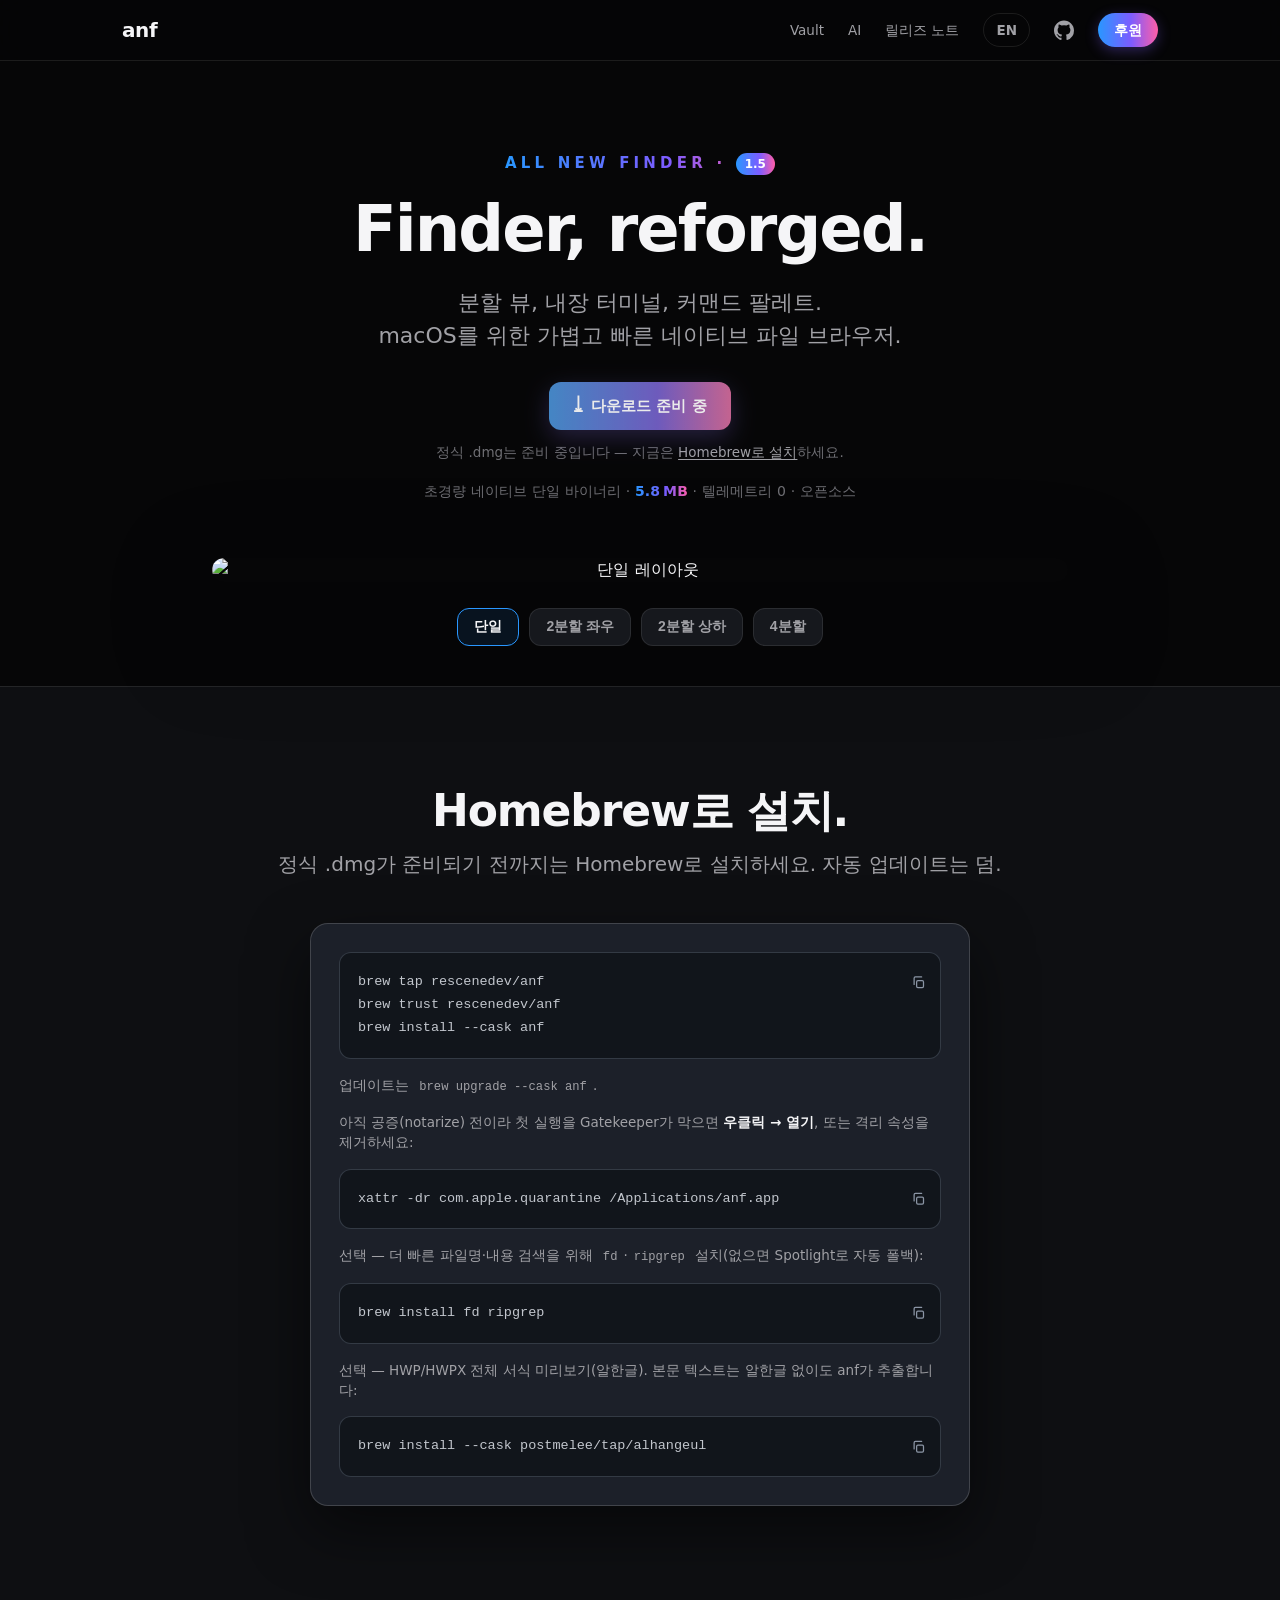
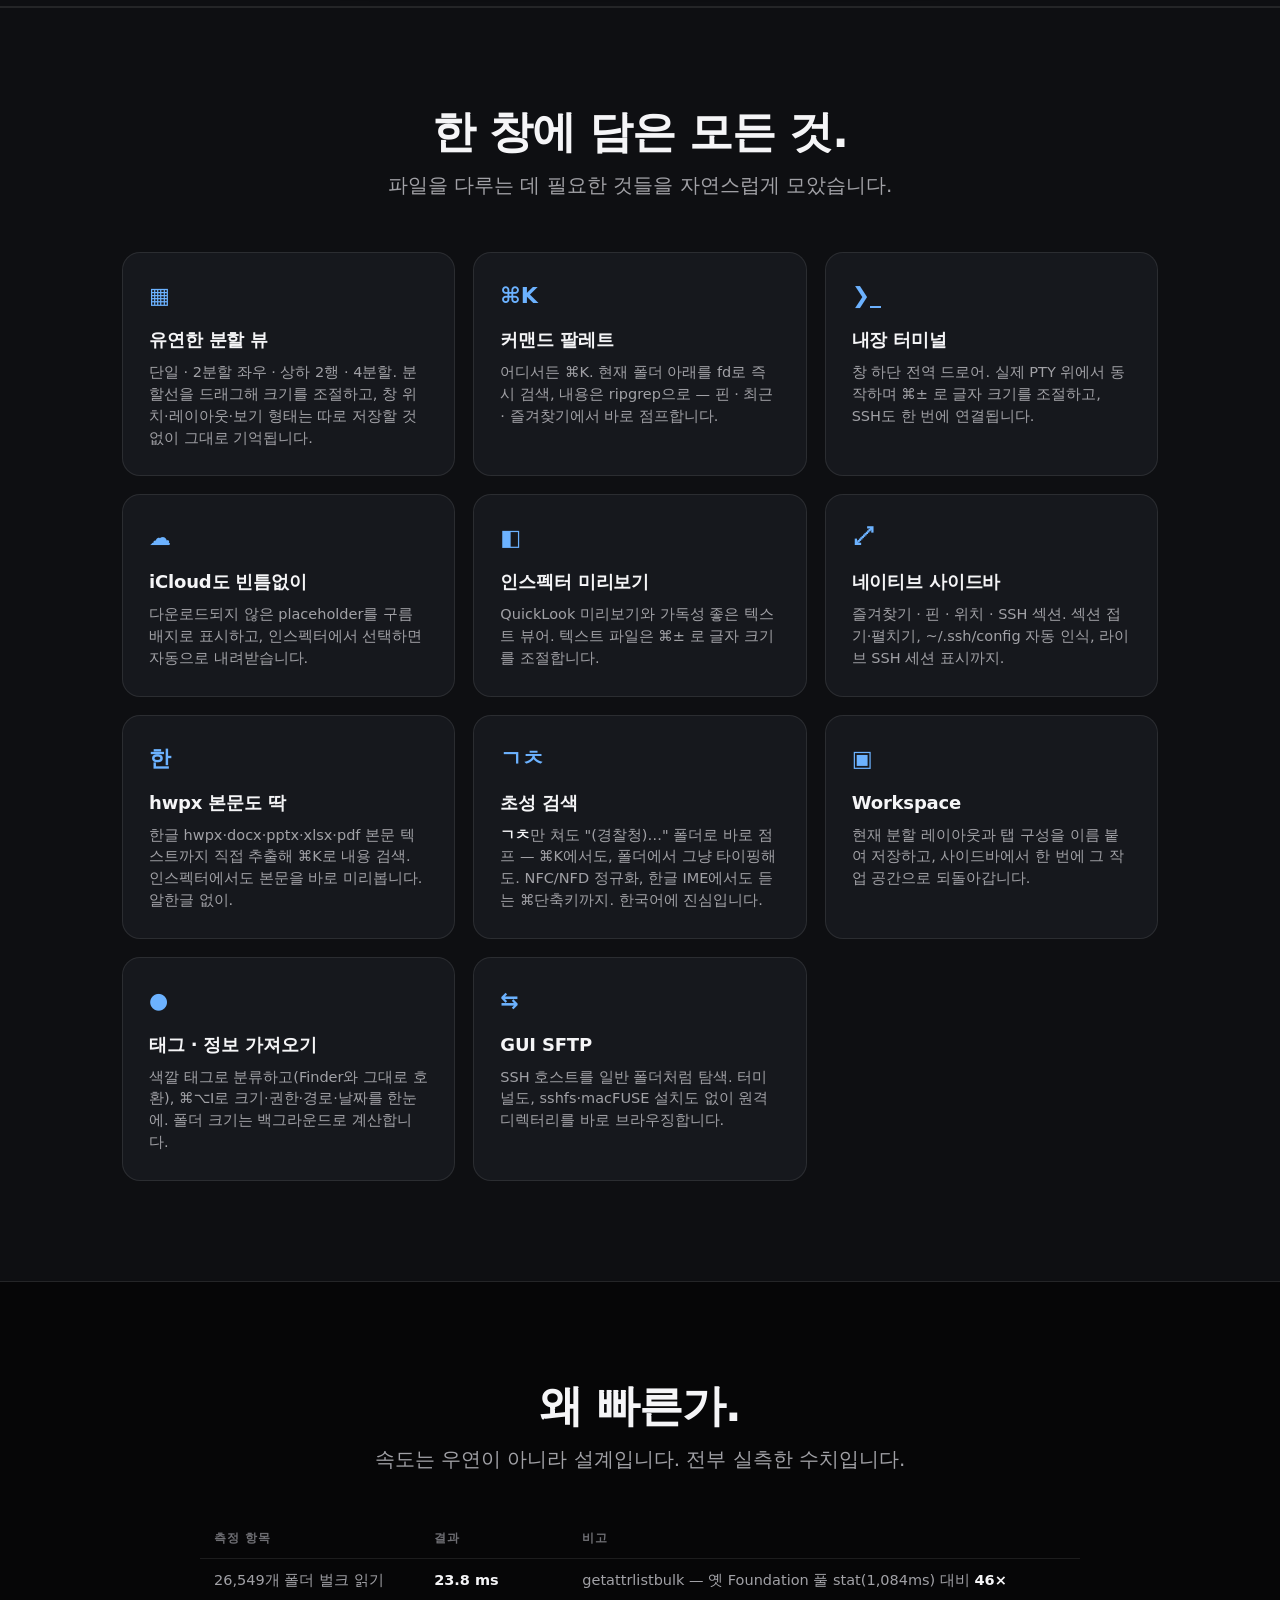
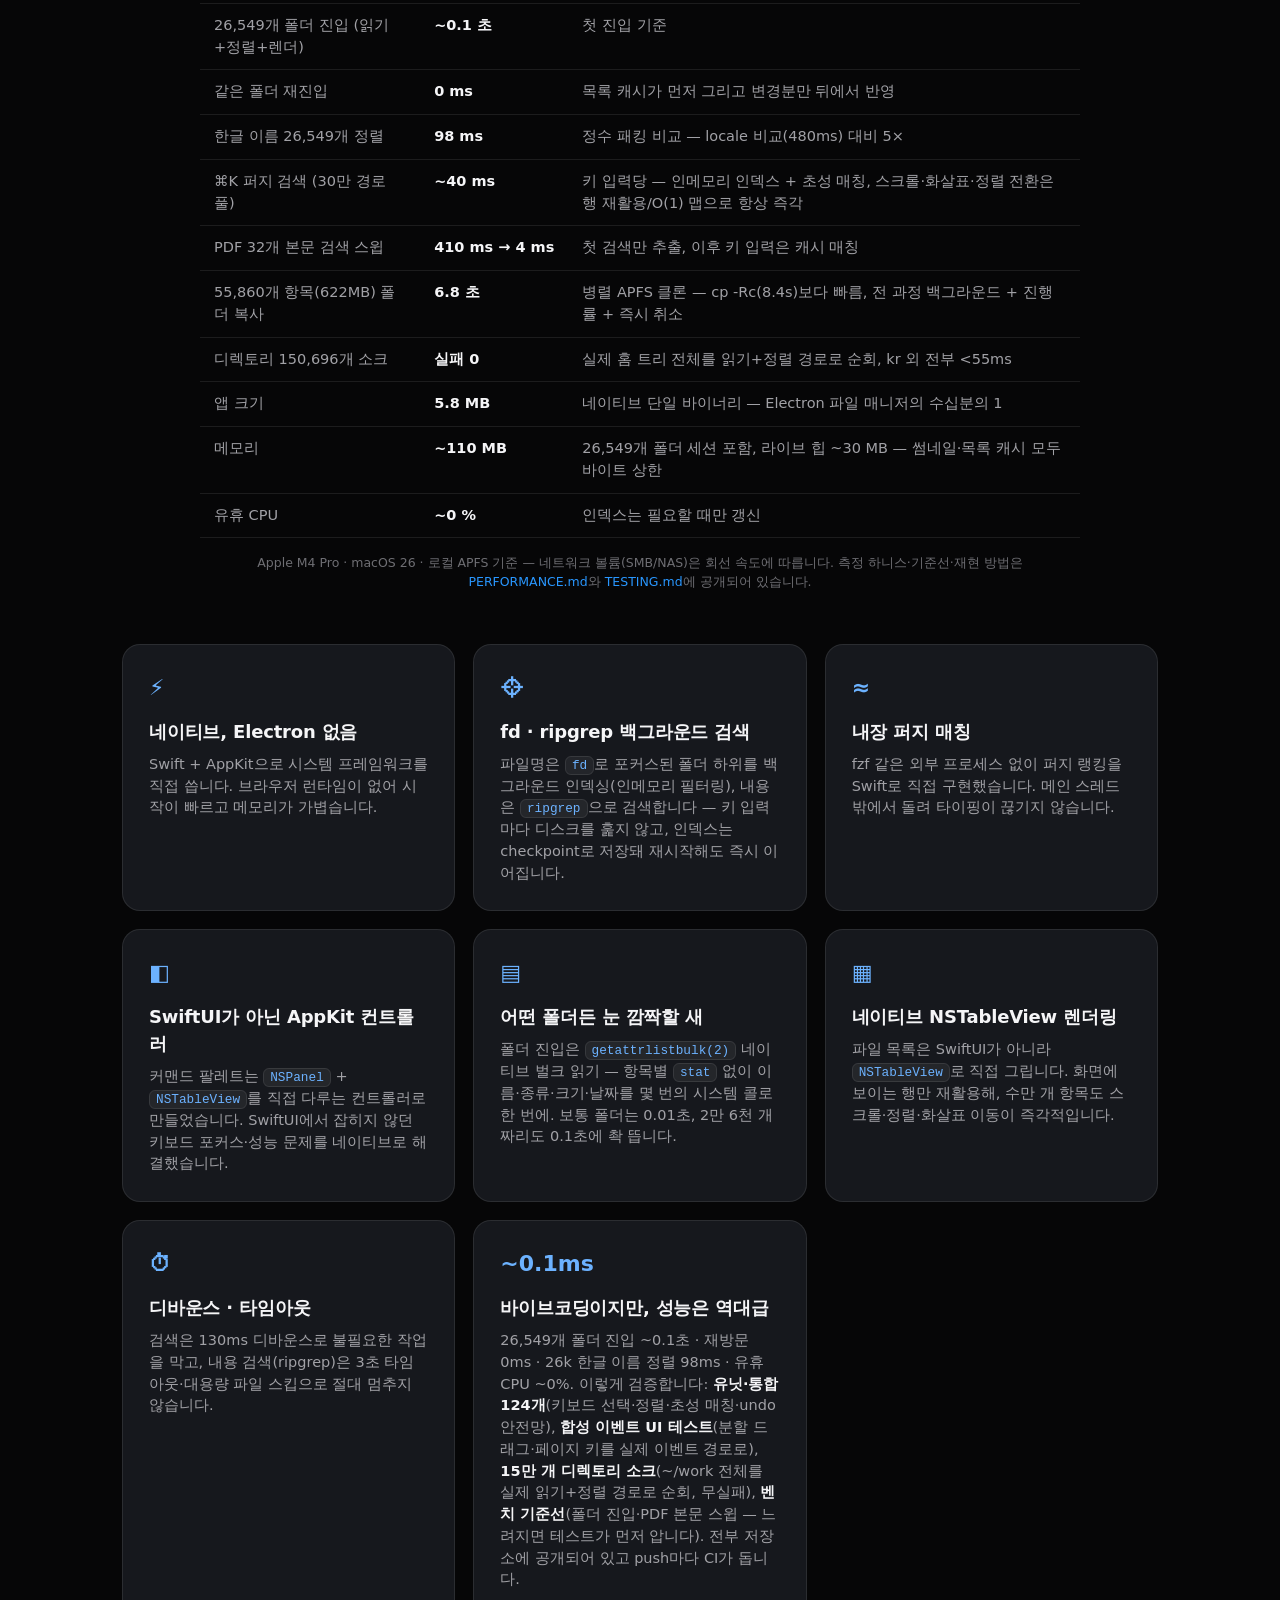
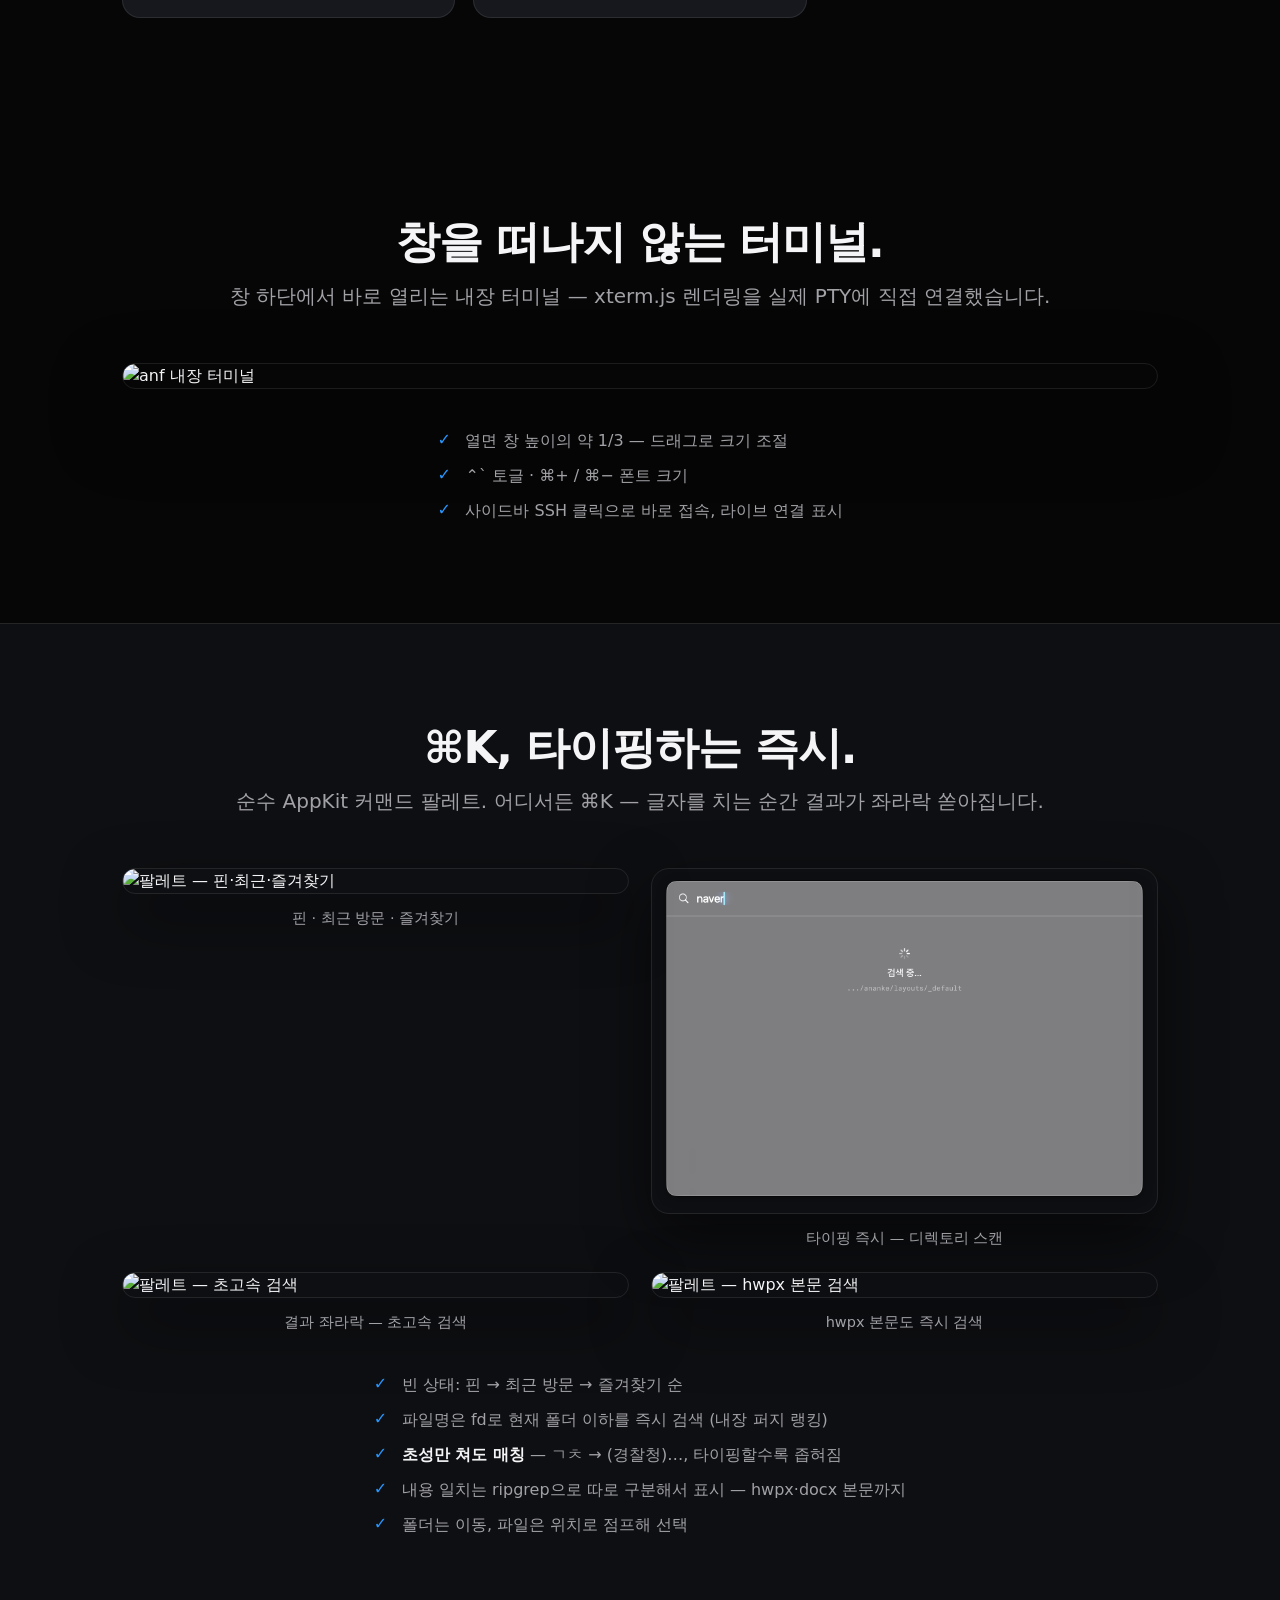
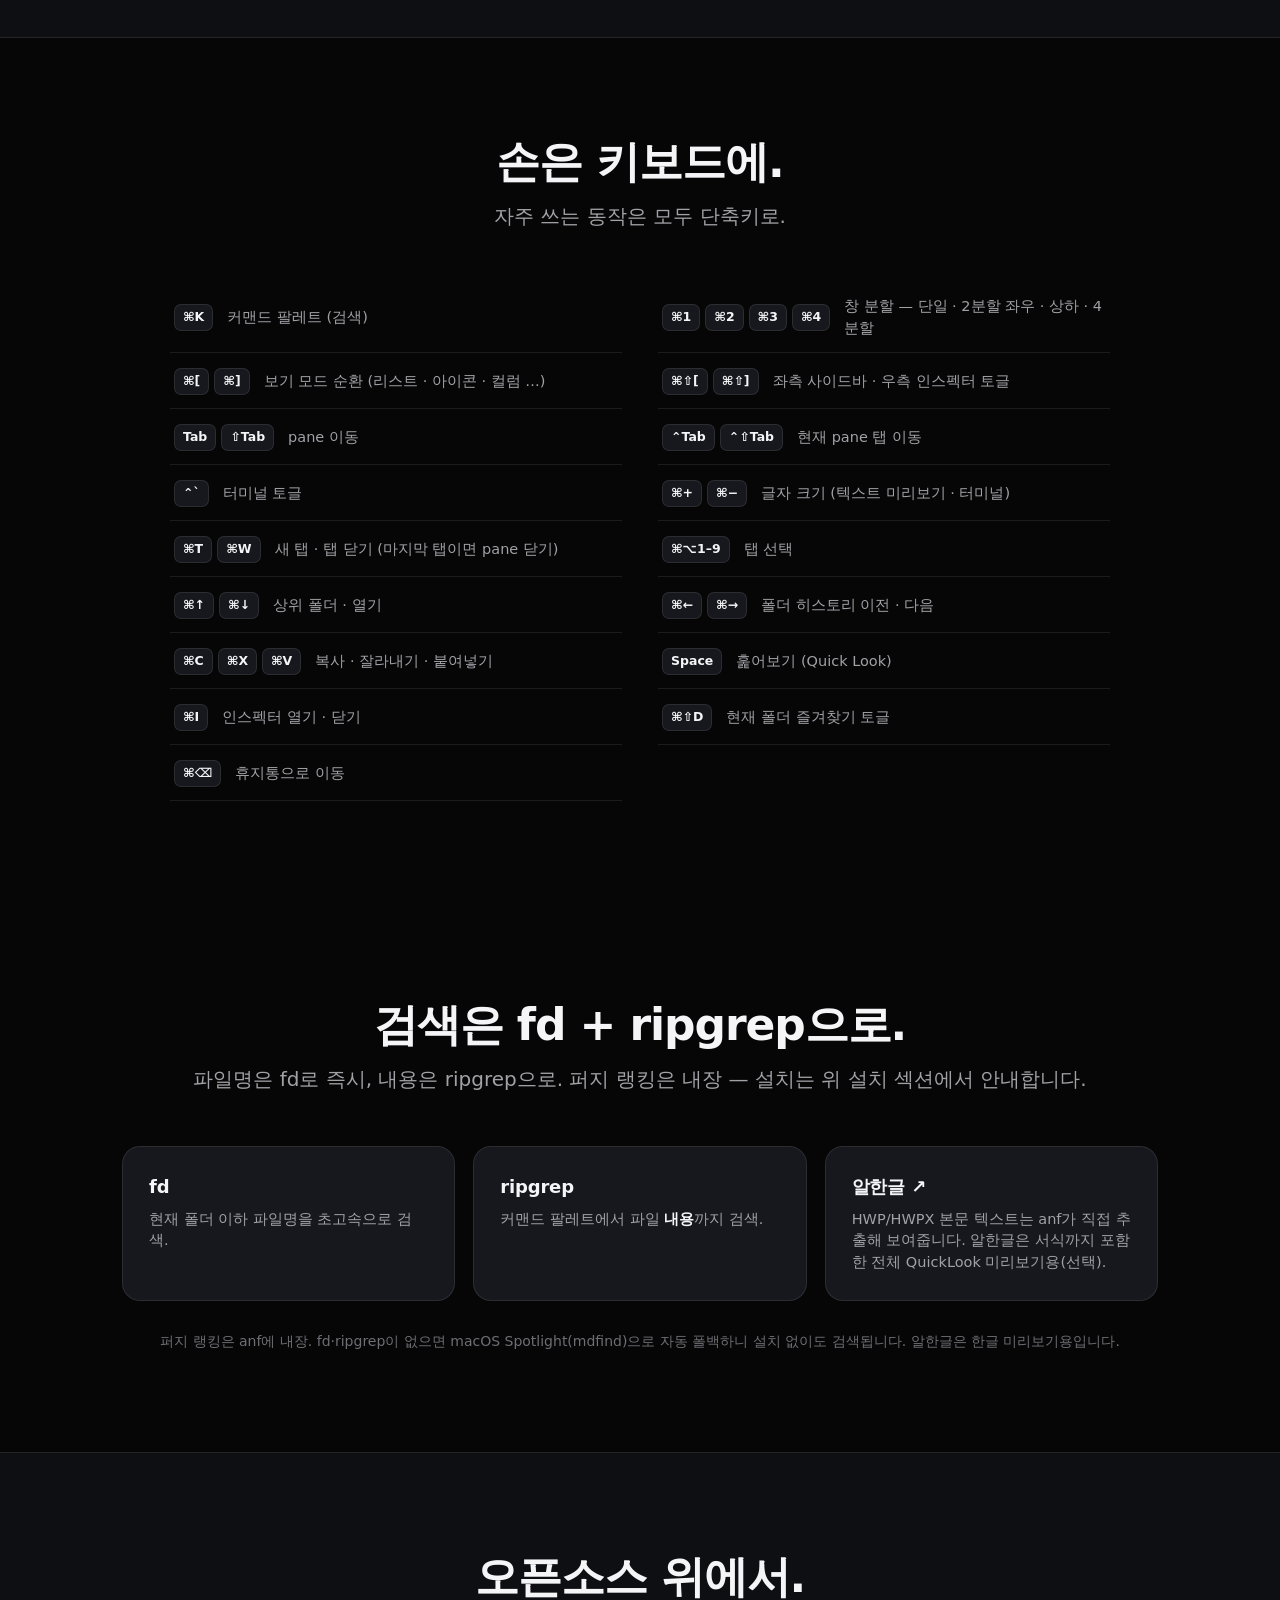
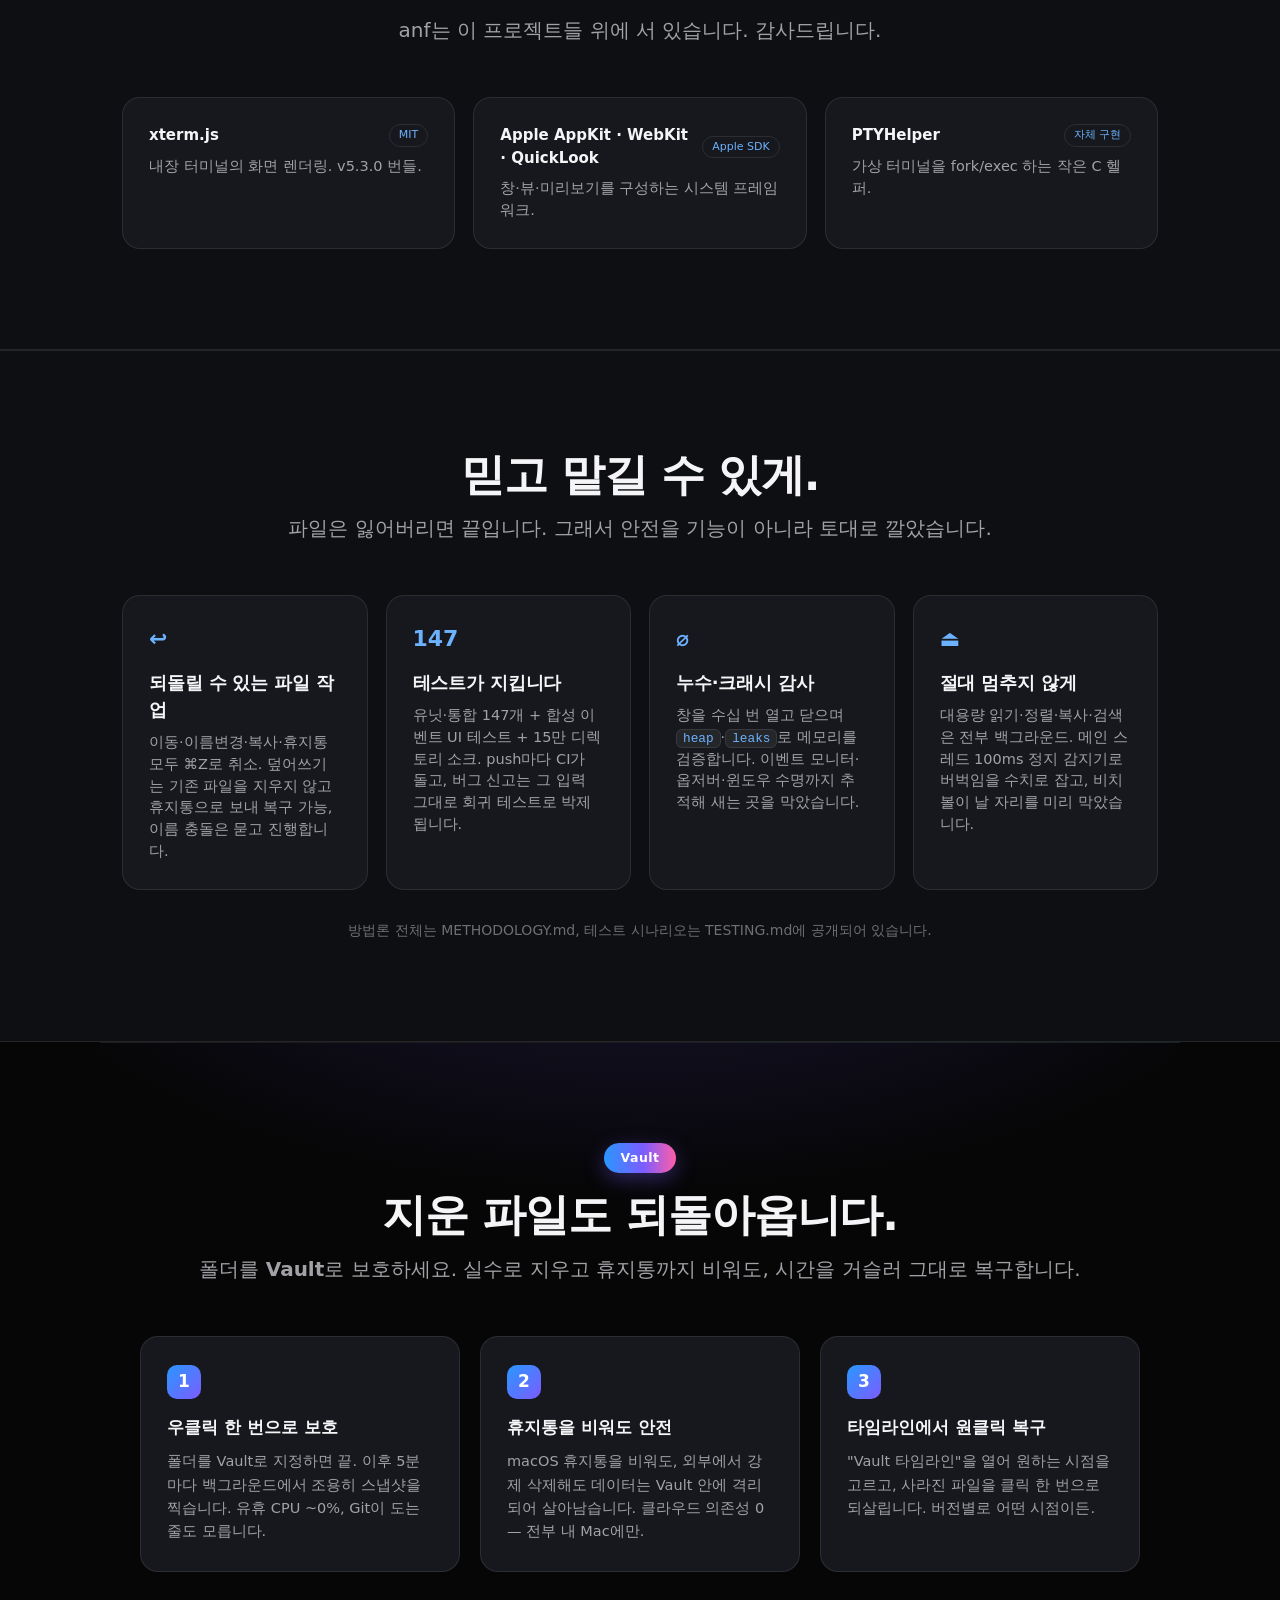
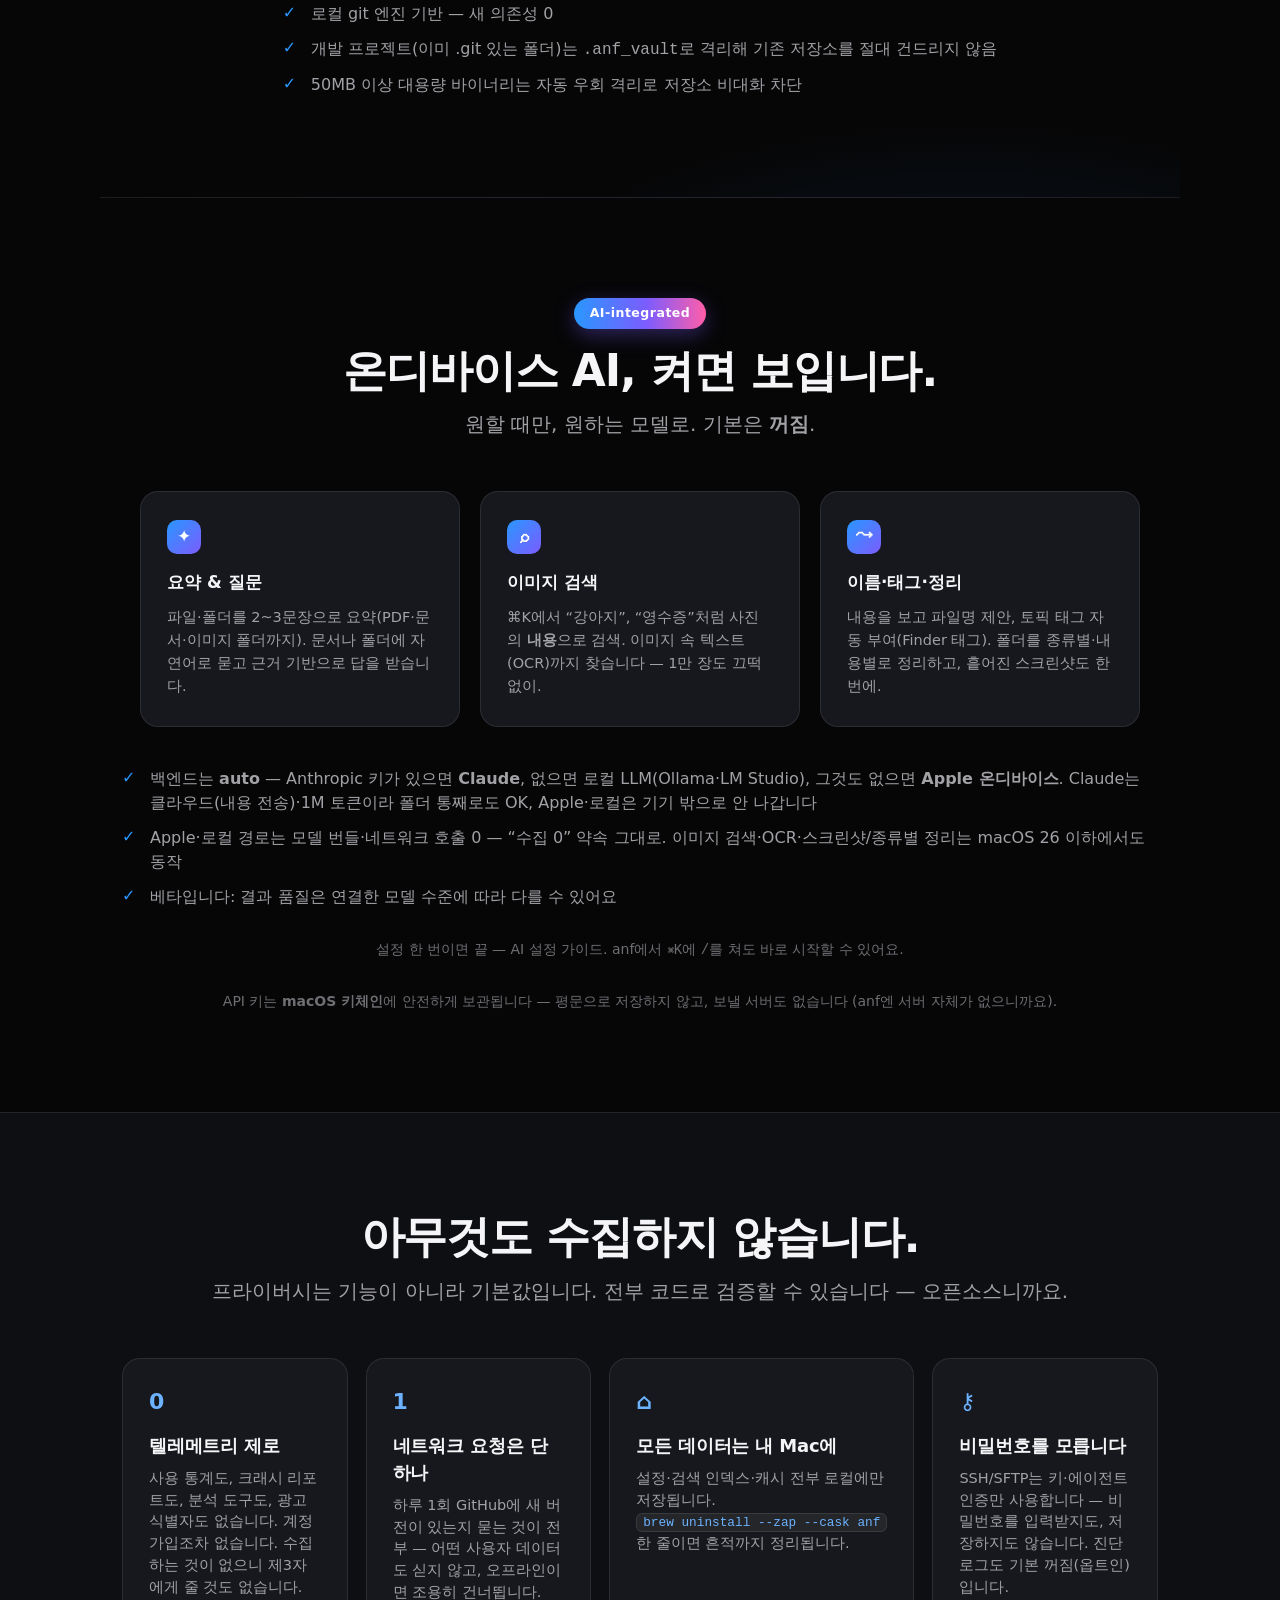
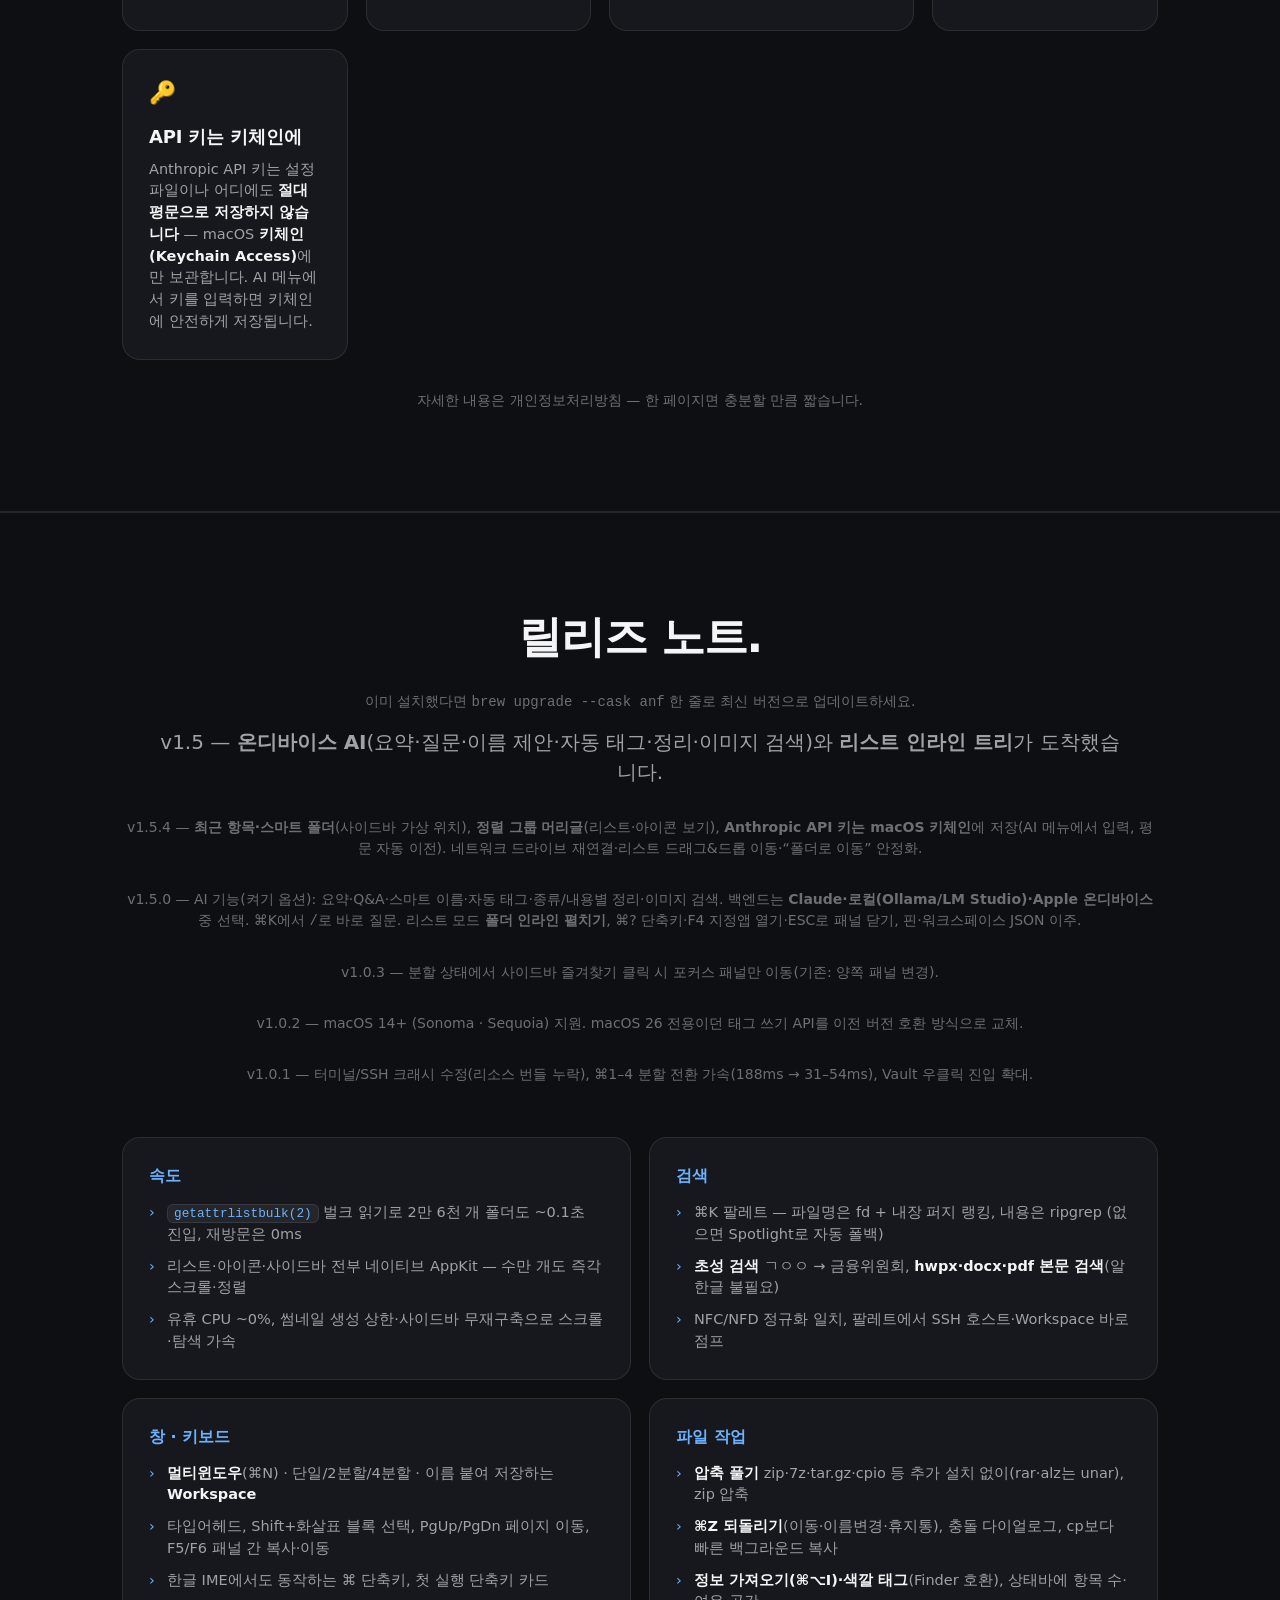
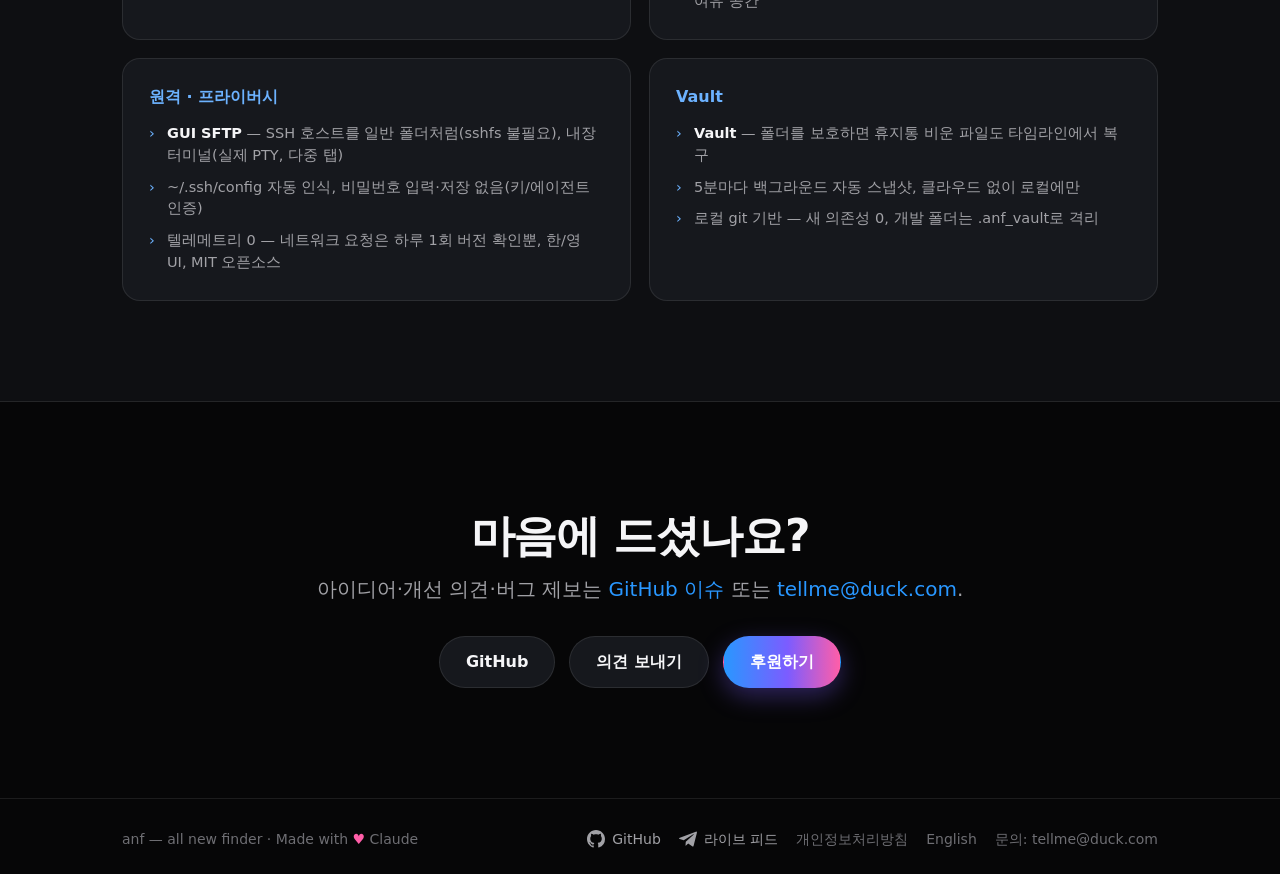
==== commit f287e375: "docs(landing): add v1.5.4 release note (Recents/Smart Folders, Arrange-By, Keychain API key)" ====
--- a/docs/index.html
+++ b/docs/index.html
@@ -472,6 +472,7 @@
       <h2 class="centered">릴리즈 노트.</h2>
       <p class="note centered">이미 설치했다면 <code>brew upgrade --cask anf</code> 한 줄로 최신 버전으로 업데이트하세요.</p>
       <p class="sub centered">v1.5 — <b>온디바이스 AI</b>(요약·질문·이름 제안·자동 태그·정리·이미지 검색)와 <b>리스트 인라인 트리</b>가 도착했습니다.</p>
+      <p class="note centered">v1.5.4 — <b>최근 항목·스마트 폴더</b>(사이드바 가상 위치), <b>정렬 그룹 머리글</b>(리스트·아이콘 보기), <b>Anthropic API 키는 macOS 키체인</b>에 저장(AI 메뉴에서 입력, 평문 자동 이전). 네트워크 드라이브 재연결·리스트 드래그&드롭 이동·“폴더로 이동” 안정화.</p>
       <p class="note centered">v1.5.0 — AI 기능(켜기 옵션): 요약·Q&A·스마트 이름·자동 태그·종류/내용별 정리·이미지 검색. 백엔드는 <b>Claude·로컬(Ollama/LM Studio)·Apple 온디바이스</b> 중 선택. ⌘K에서 <code>/</code>로 바로 질문. 리스트 모드 <b>폴더 인라인 펼치기</b>, ⌘? 단축키·F4 지정앱 열기·ESC로 패널 닫기, 핀·워크스페이스 JSON 이주.</p>
       <p class="note centered">v1.0.3 — 분할 상태에서 사이드바 즐겨찾기 클릭 시 포커스 패널만 이동(기존: 양쪽 패널 변경).</p>
       <p class="note centered">v1.0.2 — macOS 14+ (Sonoma · Sequoia) 지원. macOS 26 전용이던 태그 쓰기 API를 이전 버전 호환 방식으로 교체.</p>
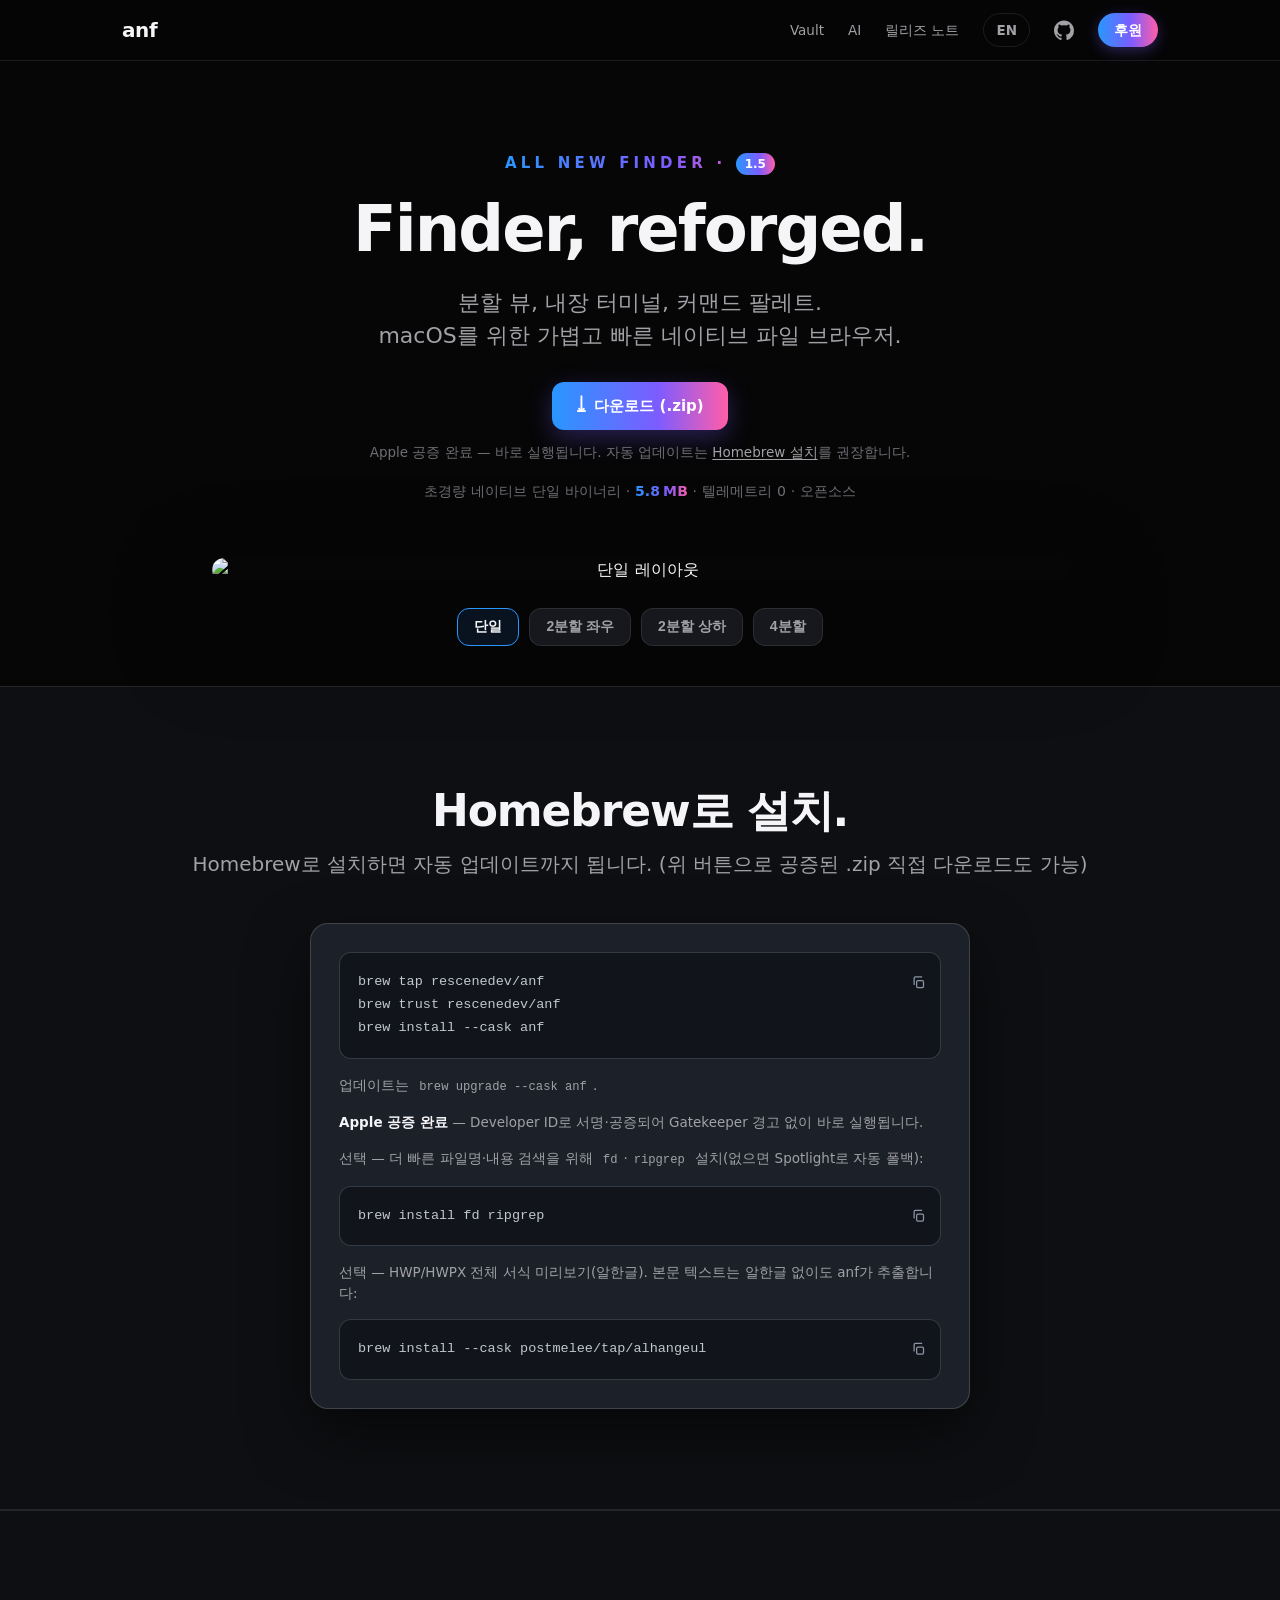
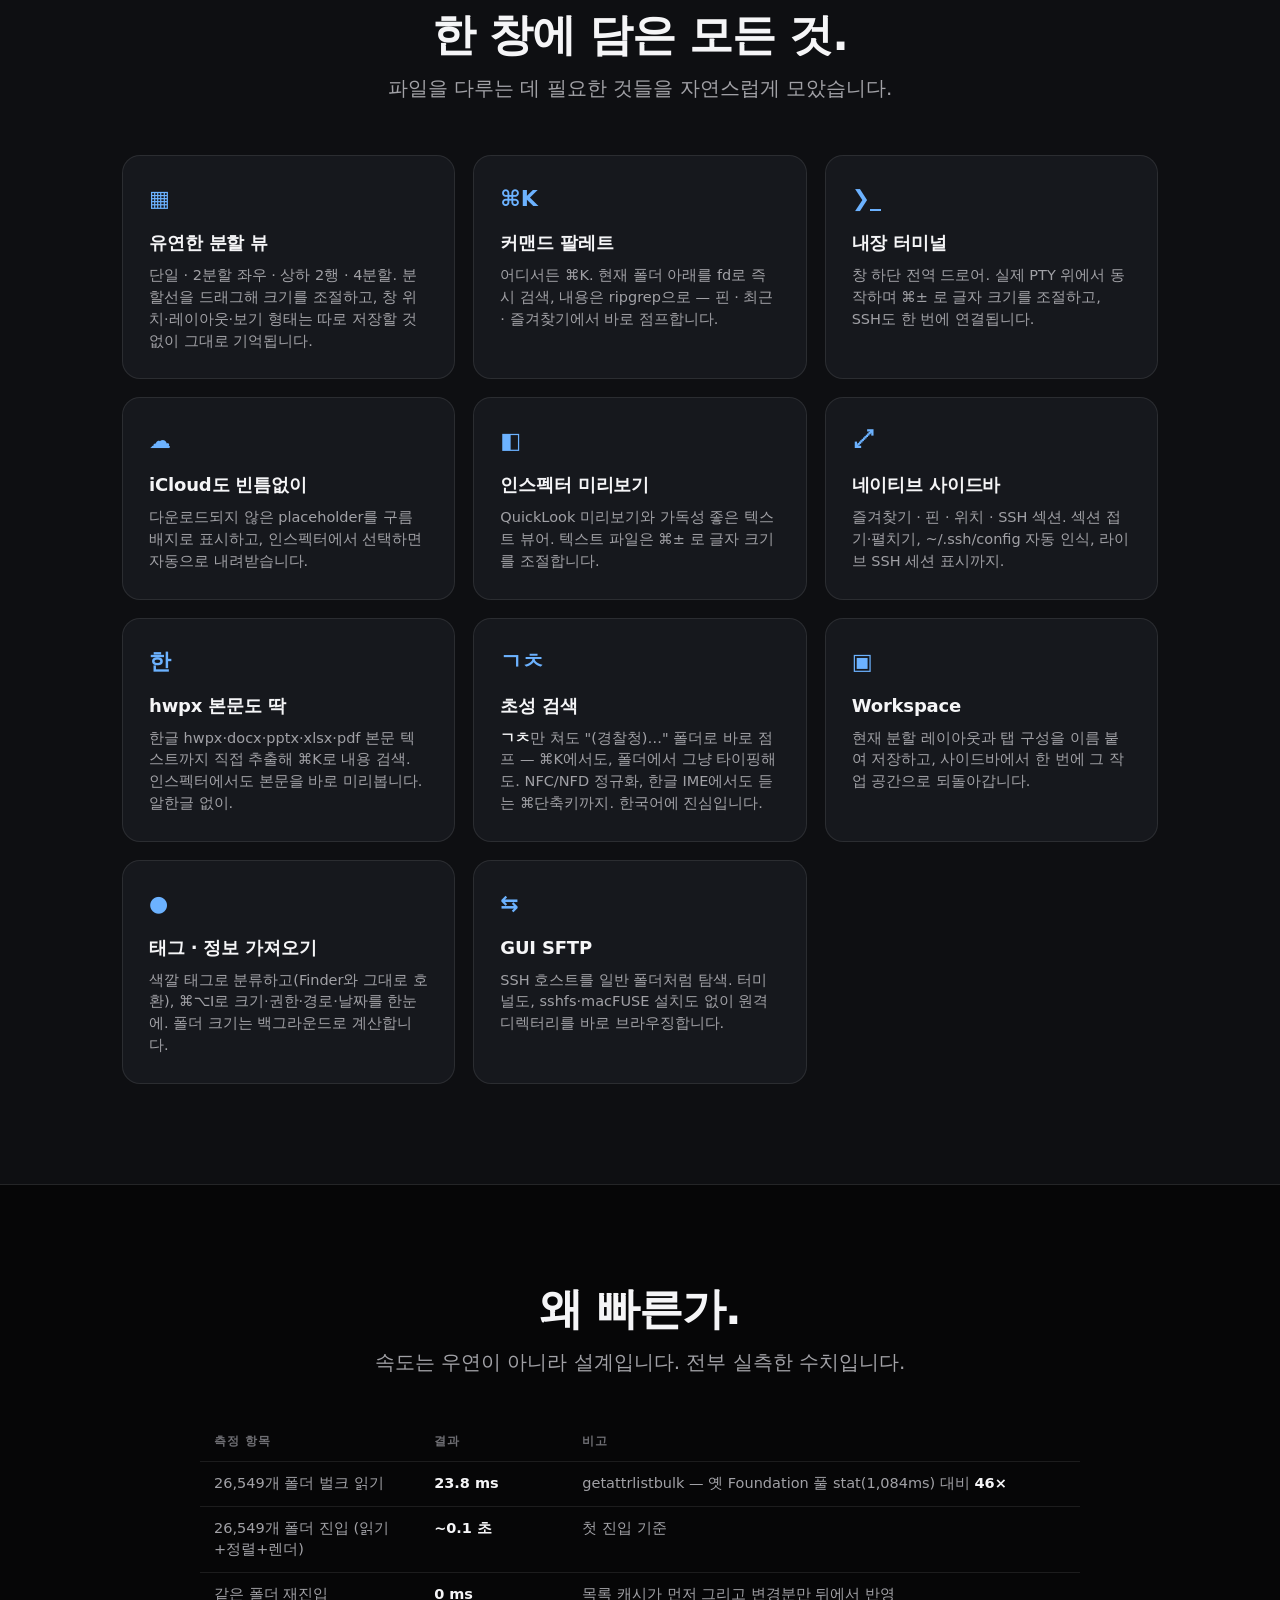
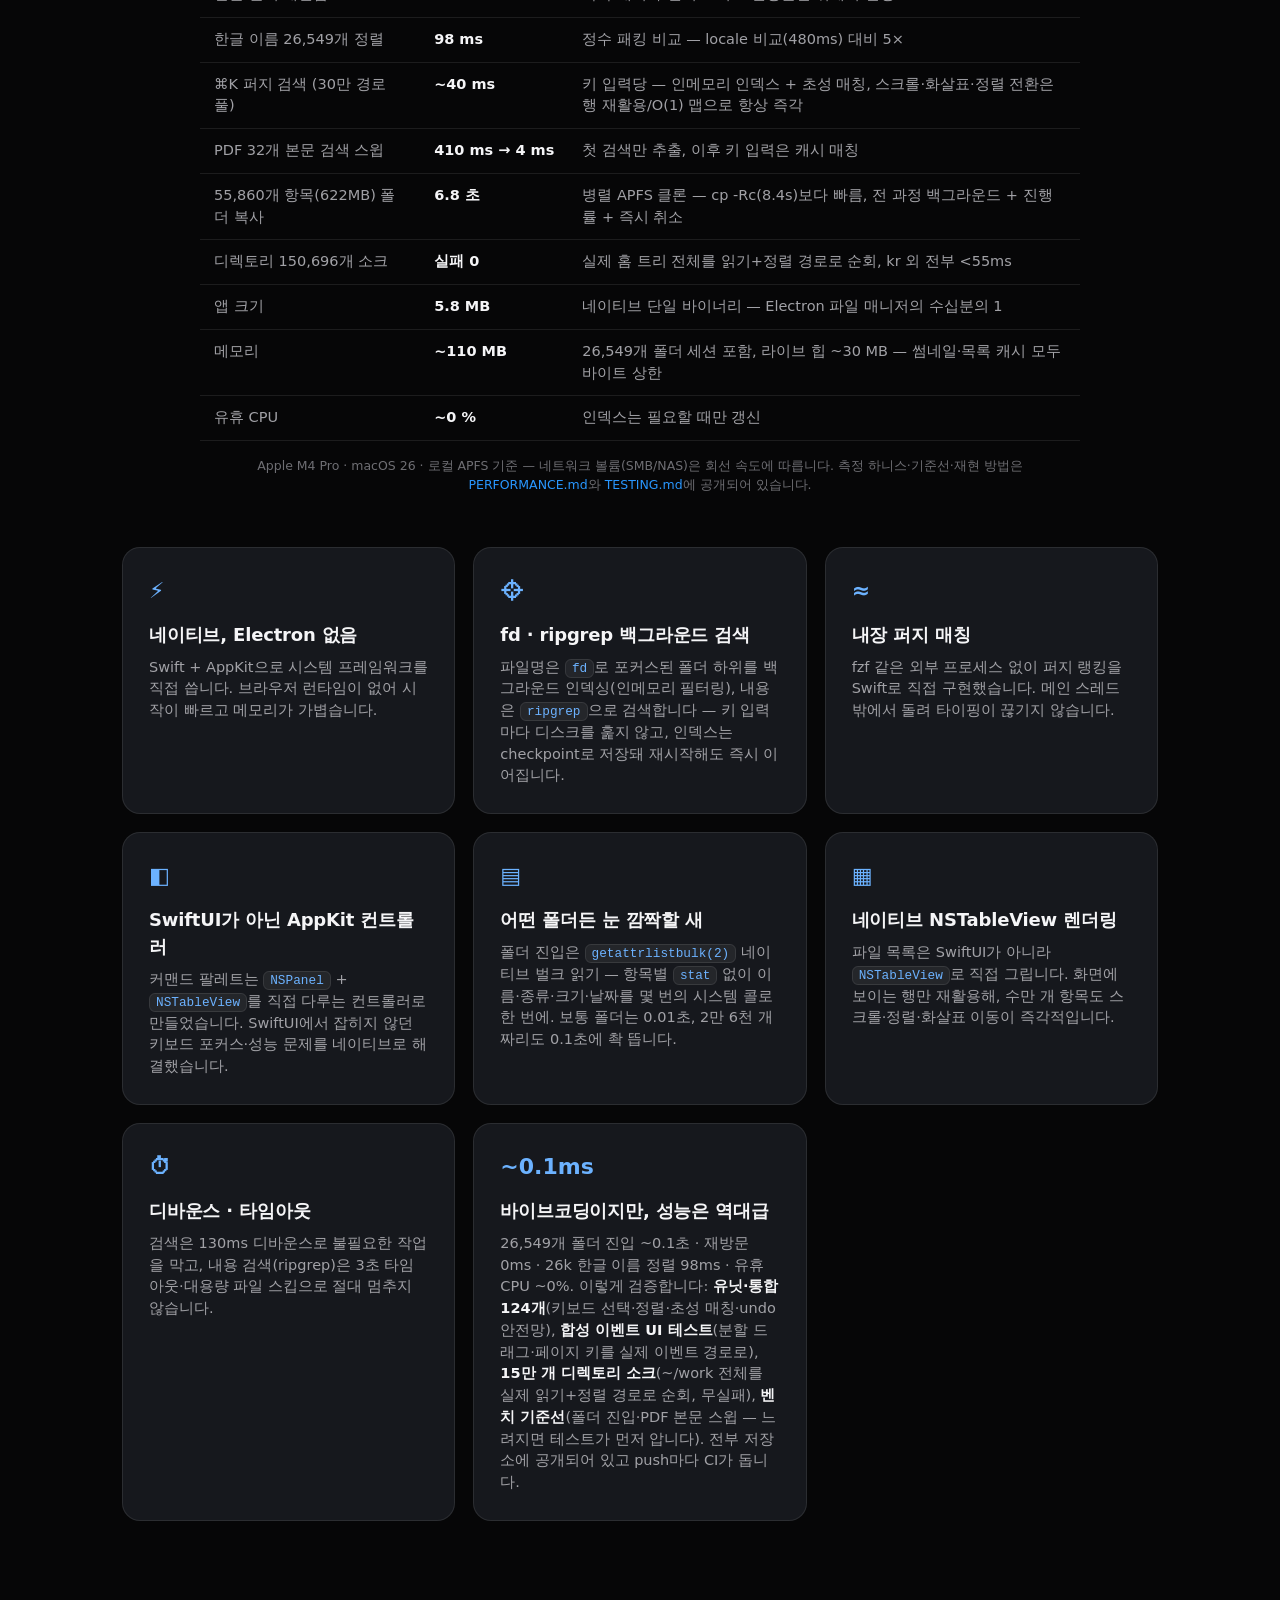
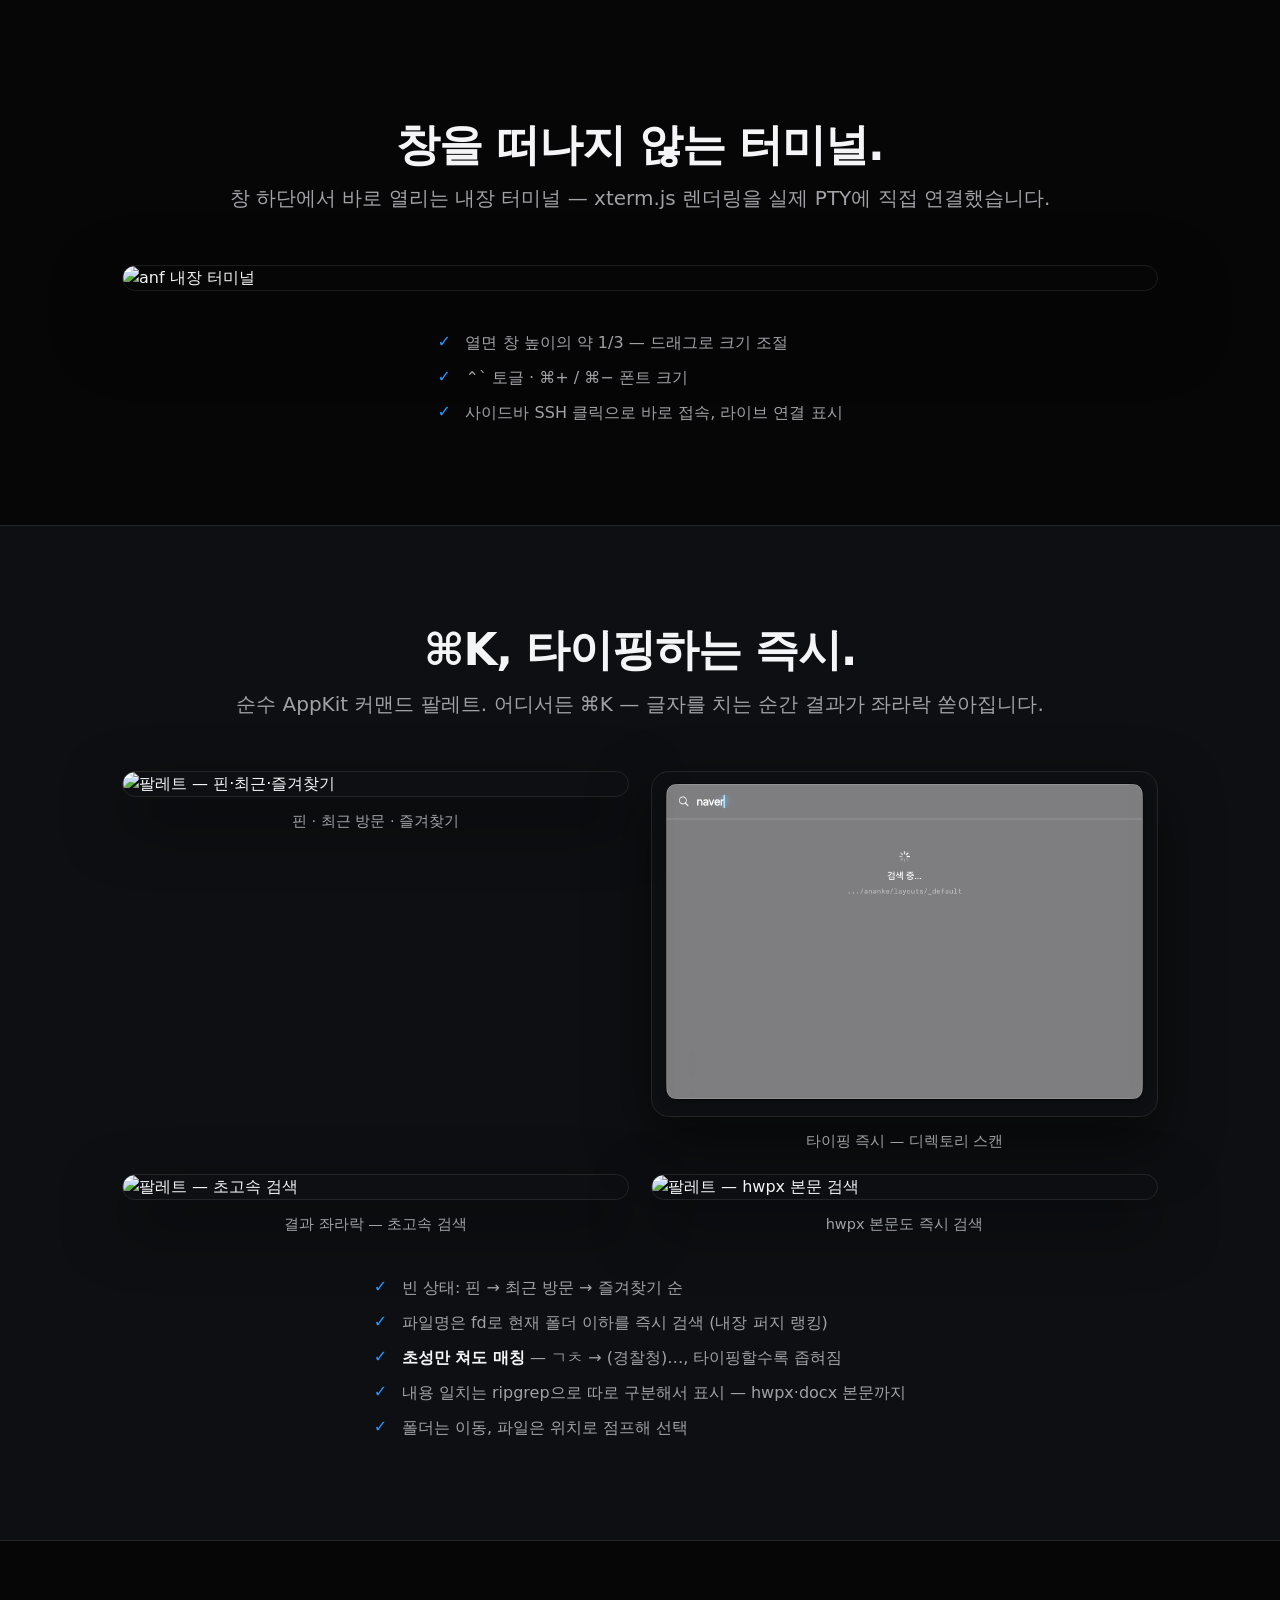
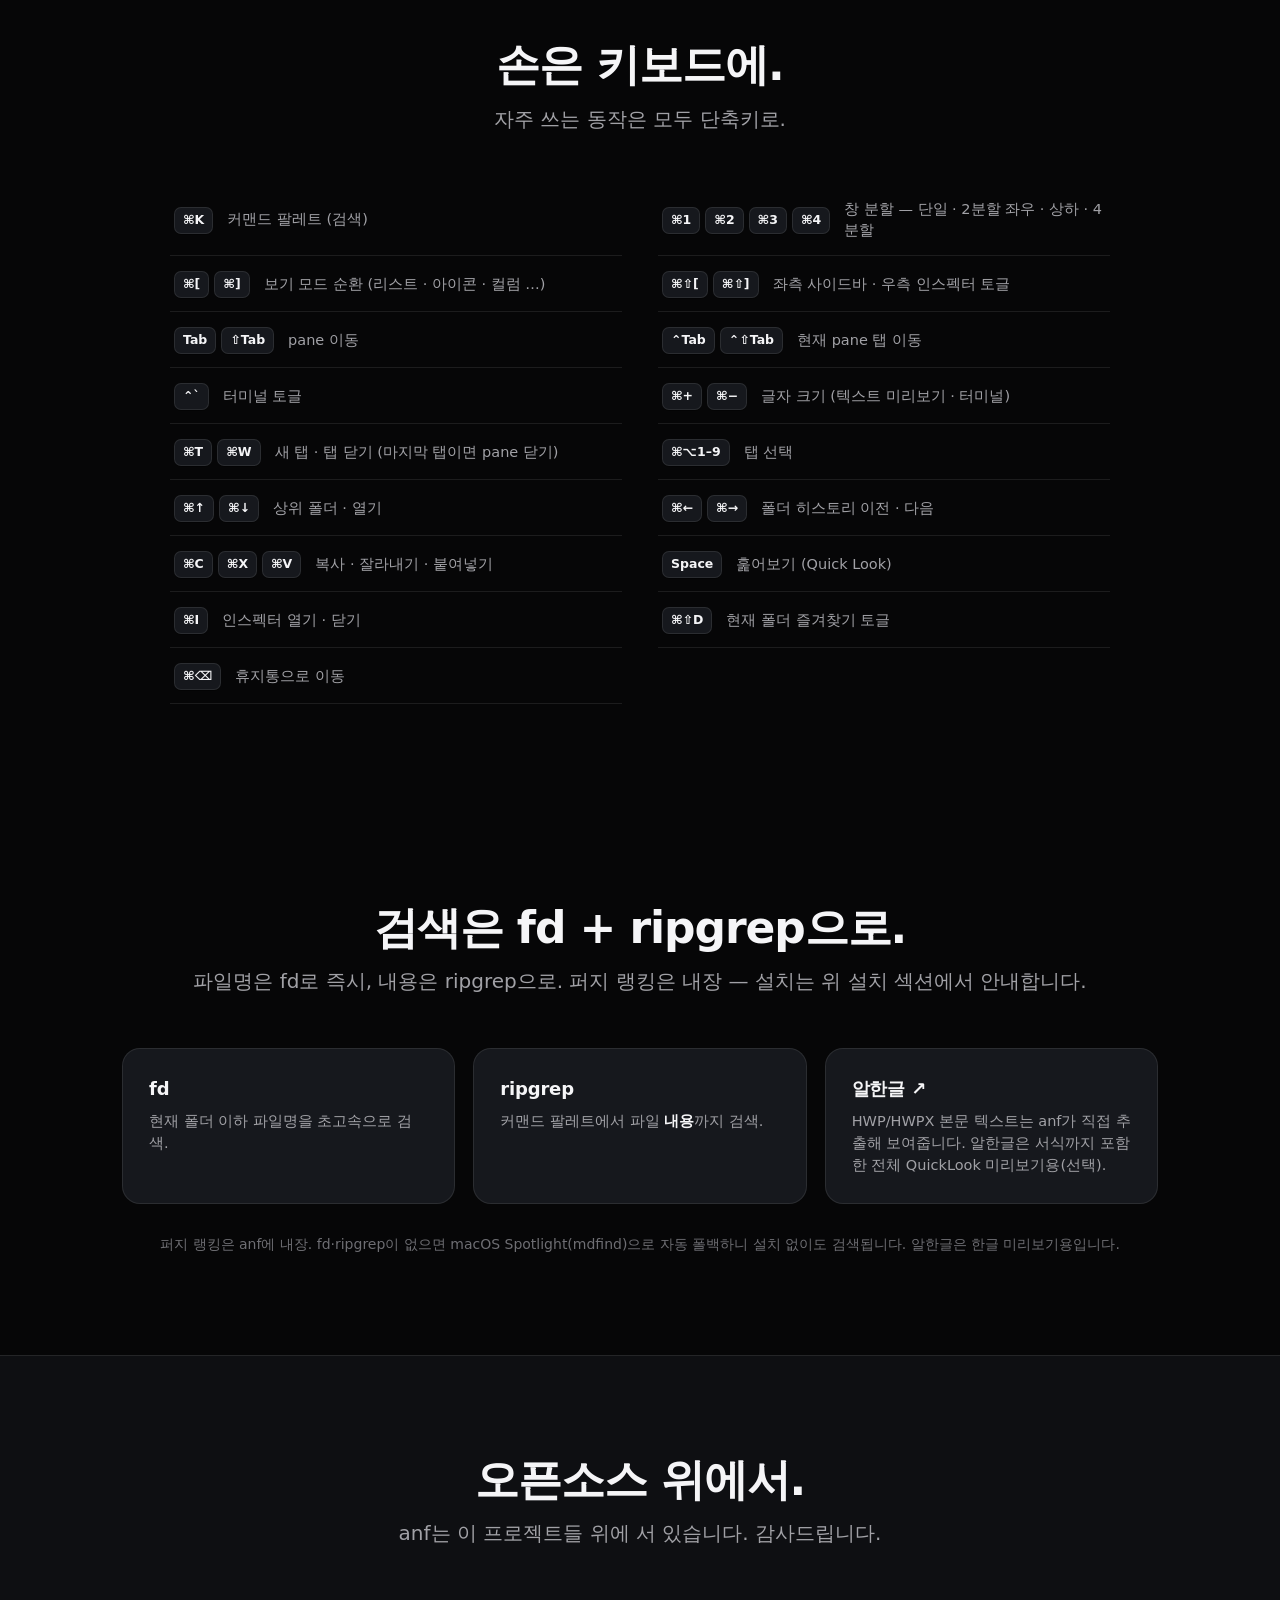
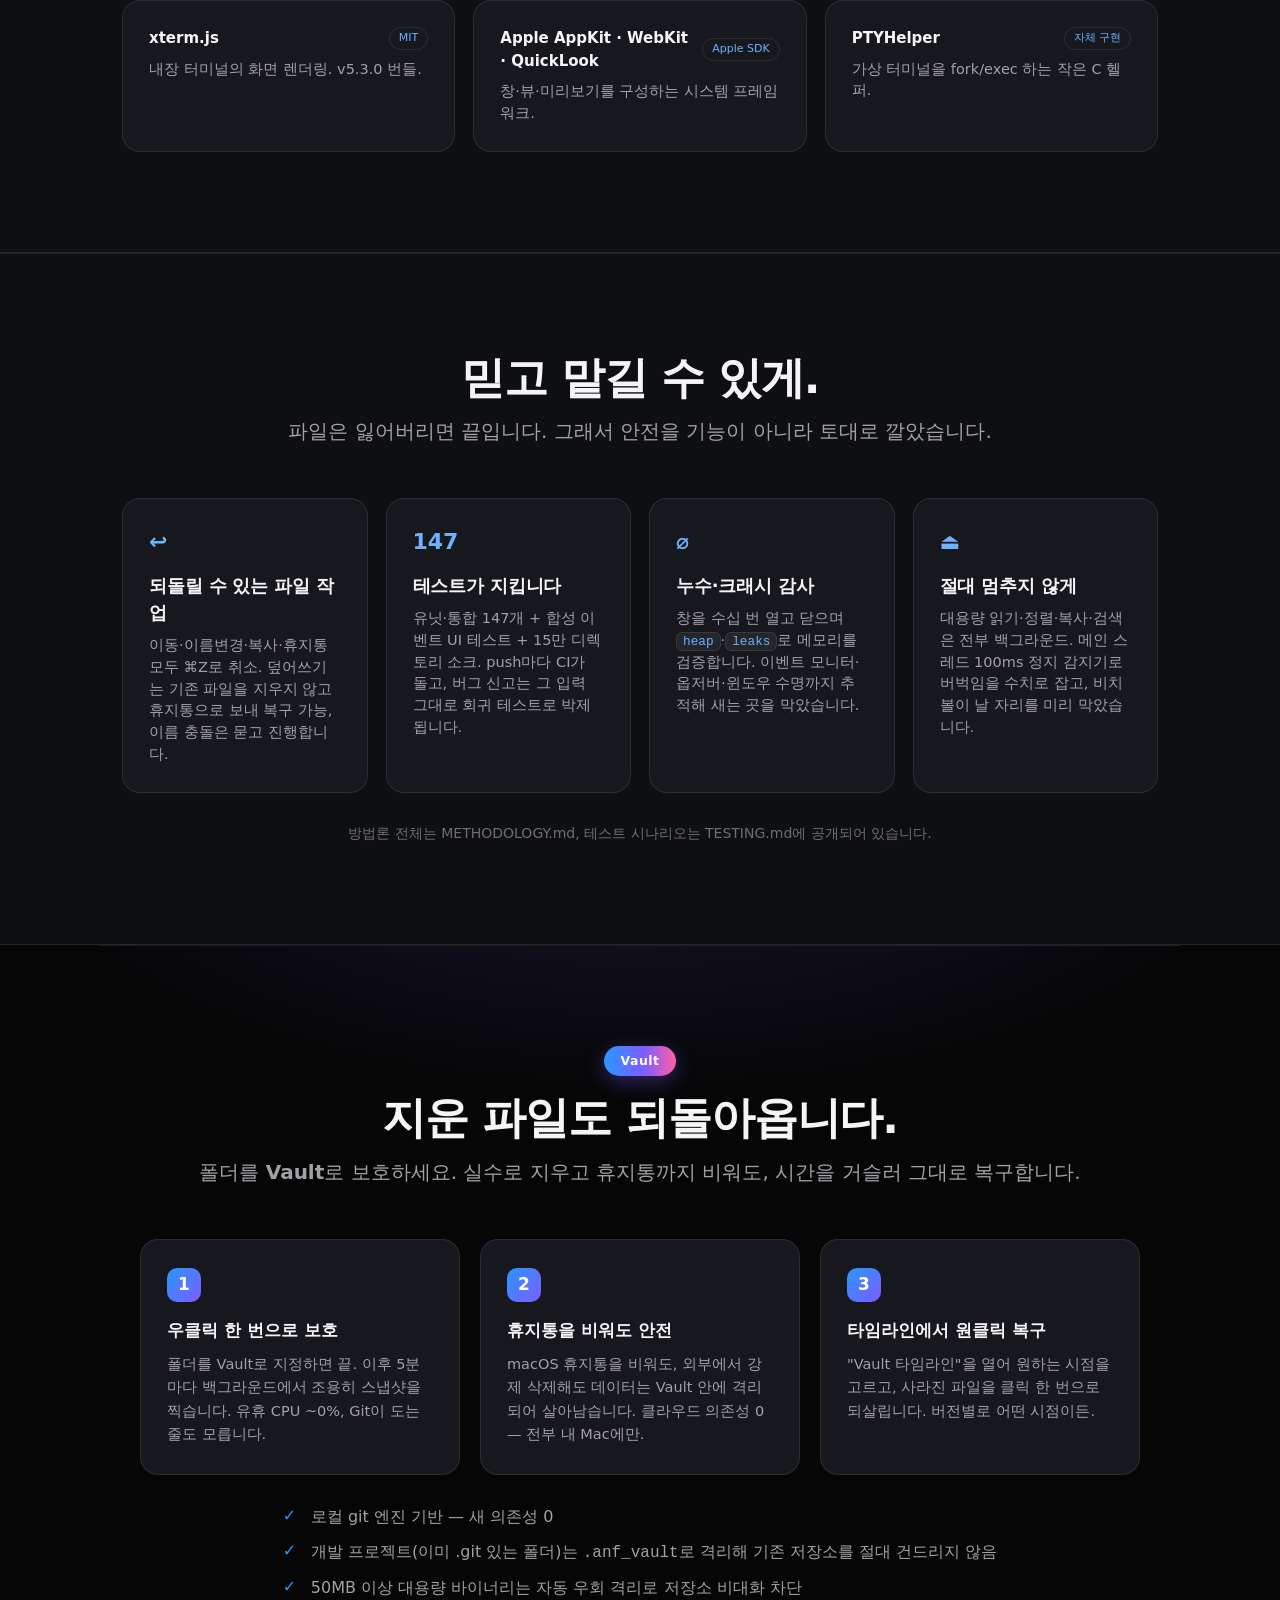
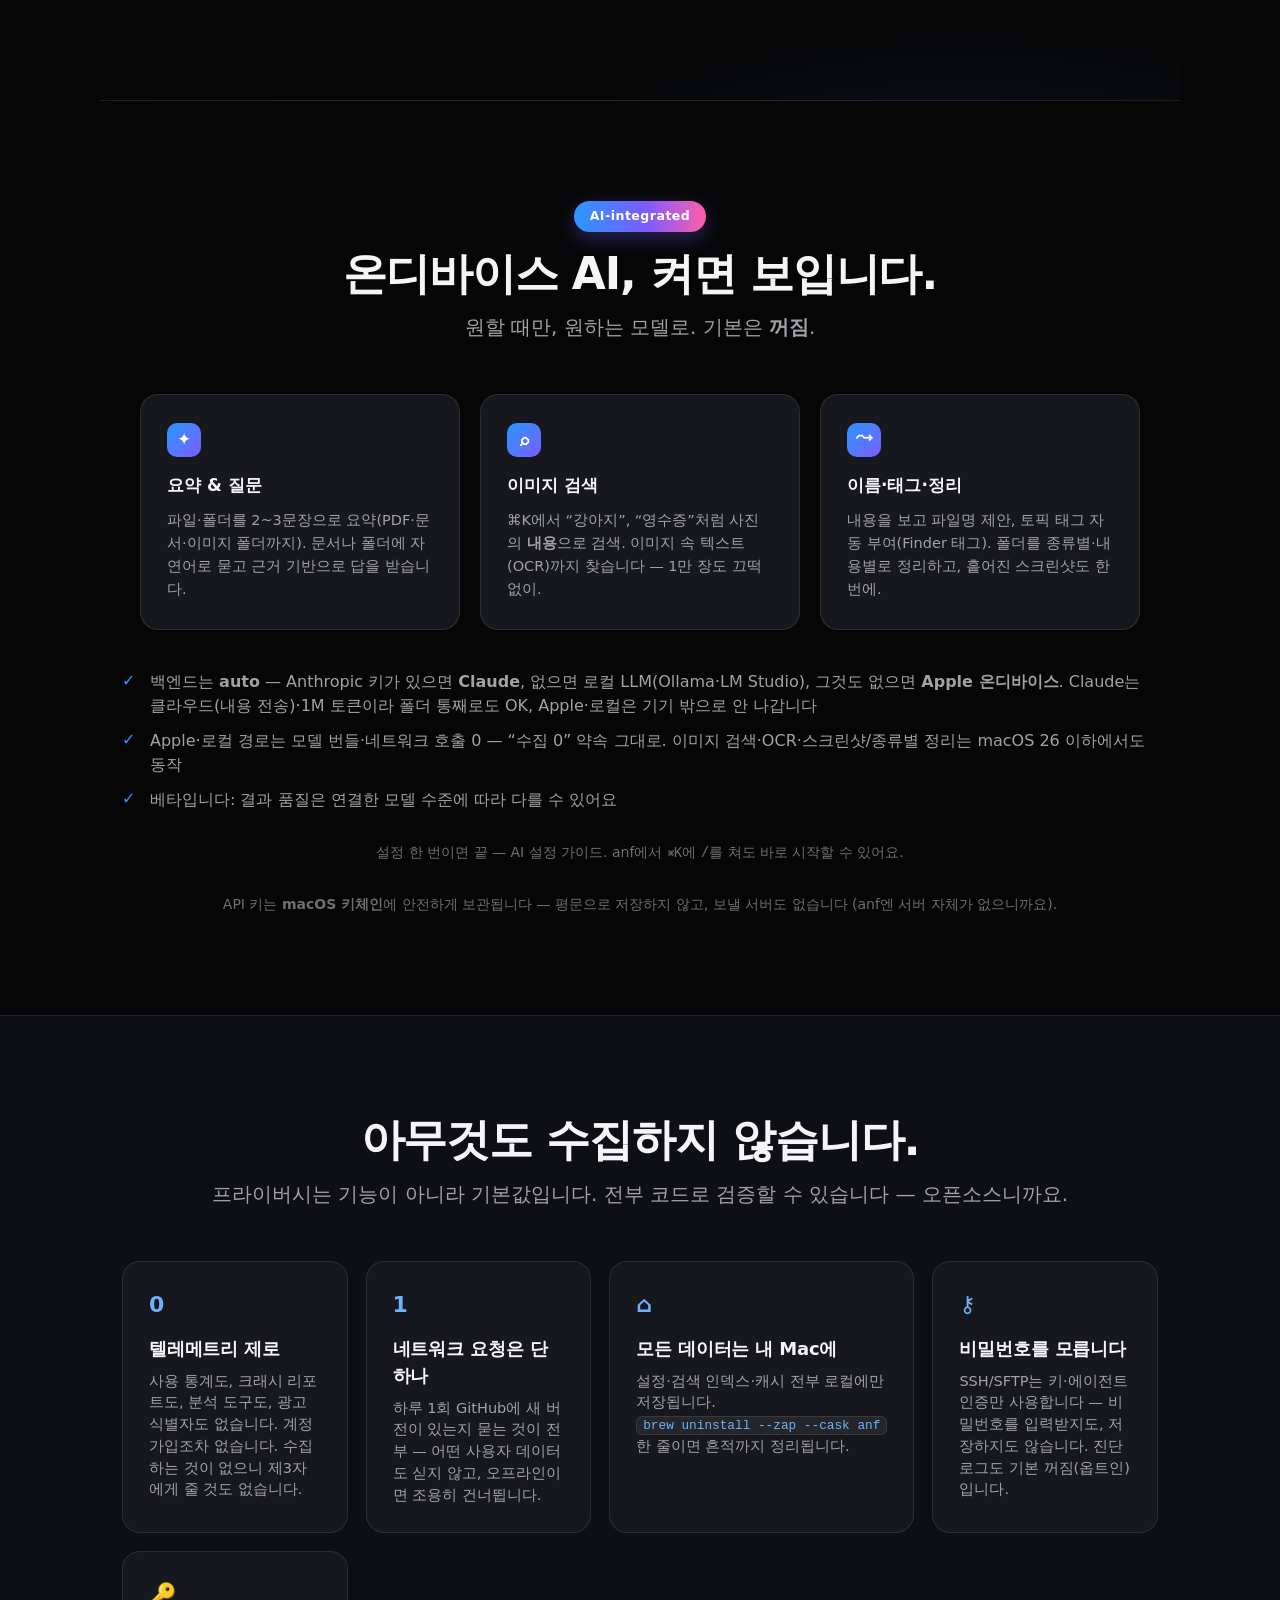
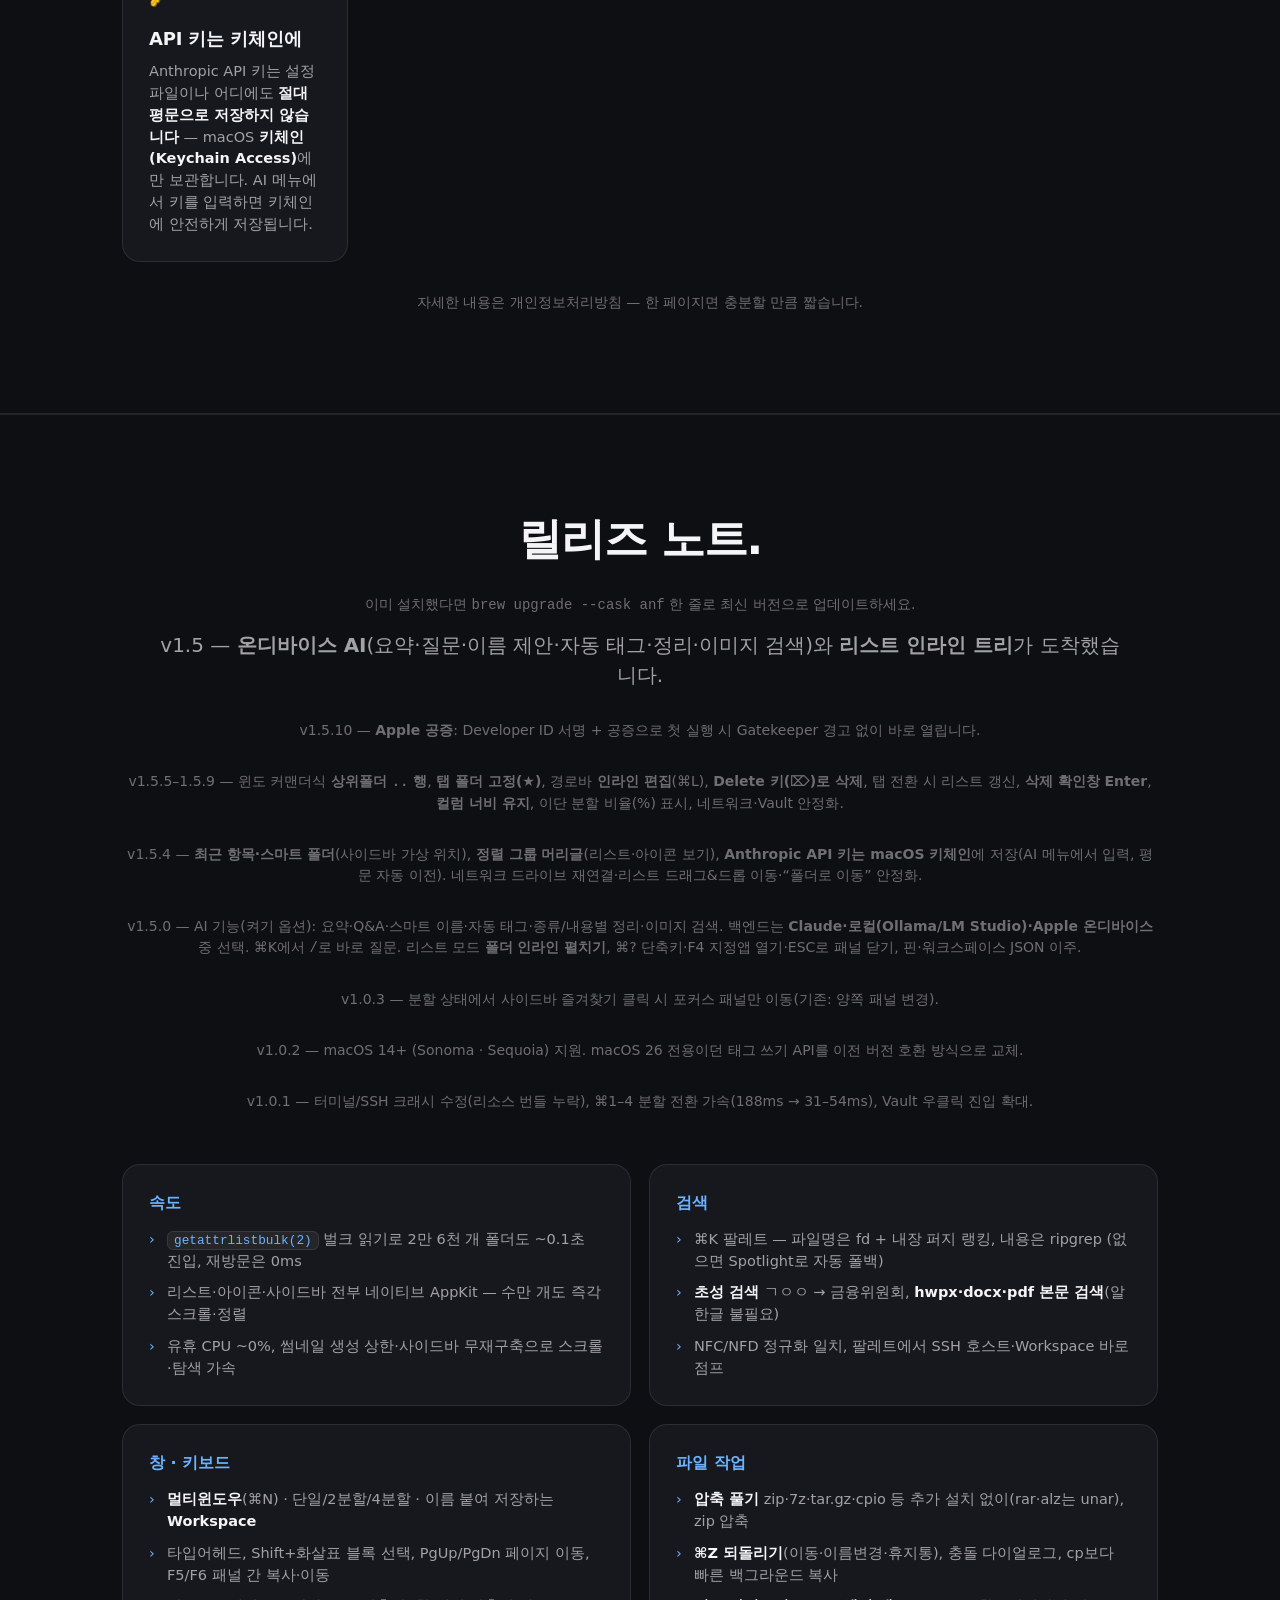
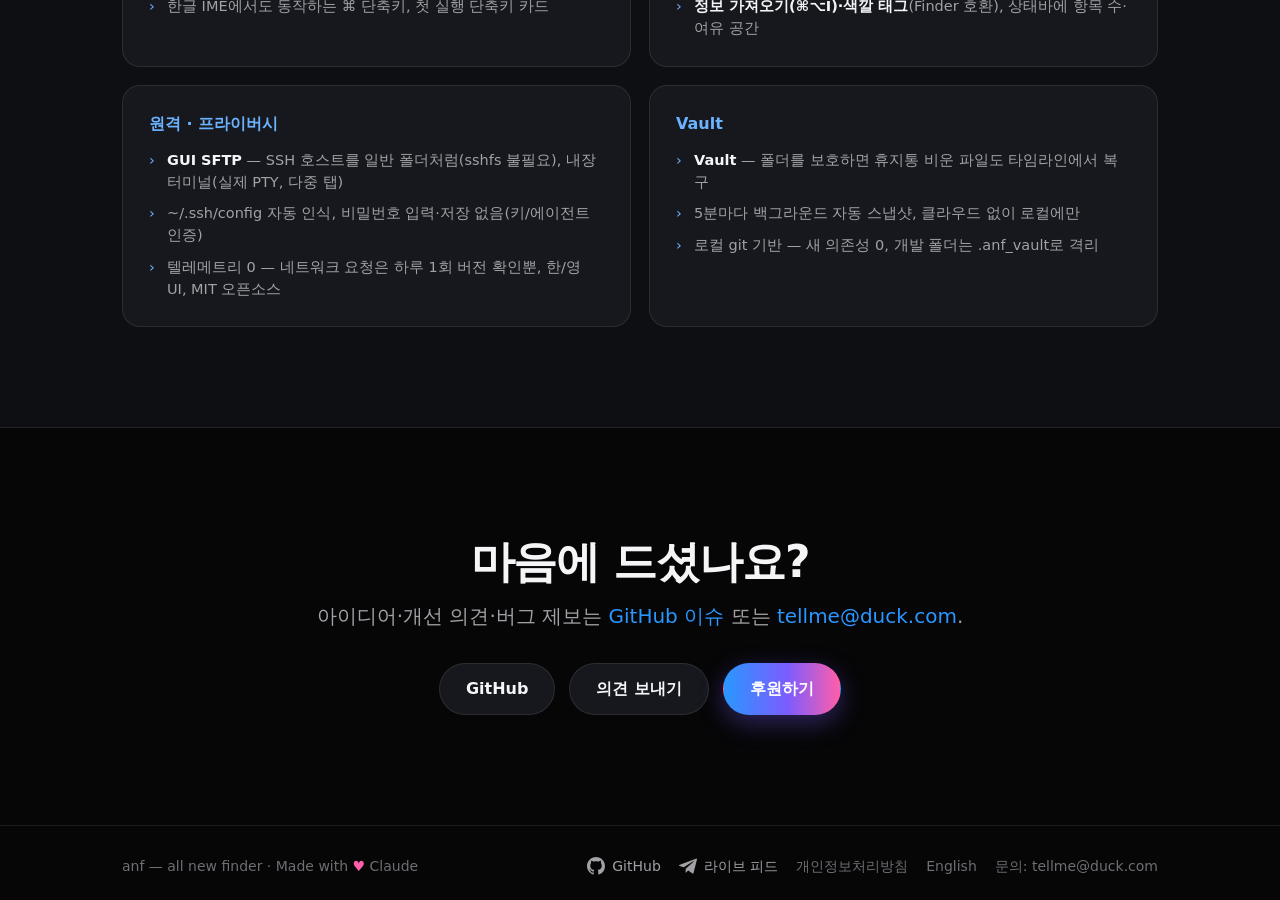
==== commit d116a97d: "docs: hero download button now links to the notarized release The app ships notarized, so the 'Downl" ====
--- a/docs/index.html
+++ b/docs/index.html
@@ -48,9 +48,9 @@
     <h1>Finder, reforged.</h1>
     <p class="lead">분할 뷰, 내장 터미널, 커맨드 팔레트.<br>macOS를 위한 가볍고 빠른 네이티브 파일 브라우저.</p>
     <div class="hero-cta">
-      <a class="hero-dl is-soon" href="#install"><span class="dl-ic">⤓</span> 다운로드 준비 중</a>
-    </div>
-    <p class="hero-hint">정식 .dmg는 준비 중입니다 — 지금은 <a href="#install">Homebrew로 설치</a>하세요.</p>
+      <a class="hero-dl" href="https://github.com/rescenedev/anf/releases/latest/download/anf.zip"><span class="dl-ic">⤓</span> 다운로드 (.zip)</a>
+    </div>
+    <p class="hero-hint">Apple 공증 완료 — 바로 실행됩니다. 자동 업데이트는 <a href="#install">Homebrew 설치</a>를 권장합니다.</p>
     <p class="hero-specs">초경량 네이티브 단일 바이너리 · <strong>5.8&thinsp;MB</strong> · 텔레메트리 0 · 오픈소스</p>
     <div class="carousel">
       <div class="car-frames">
@@ -72,14 +72,13 @@
   <section id="install" class="band">
     <div class="band-inner">
       <h2 class="centered">Homebrew로 설치.</h2>
-      <p class="sub centered">정식 .dmg가 준비되기 전까지는 Homebrew로 설치하세요. 자동 업데이트는 덤.</p>
+      <p class="sub centered">Homebrew로 설치하면 자동 업데이트까지 됩니다. (위 버튼으로 공증된 .zip 직접 다운로드도 가능)</p>
       <div class="install-box">
         <div class="cmd multiline"><code id="cmd-brew">brew tap rescenedev/anf
 brew trust rescenedev/anf
 brew install --cask anf</code><button class="copy-btn" type="button" data-target="cmd-brew" aria-label="복사"><svg viewBox="0 0 24 24" width="15" height="15" fill="none" stroke="currentColor" stroke-width="2" stroke-linecap="round" stroke-linejoin="round"><rect x="9" y="9" width="11" height="11" rx="2"/><path d="M5 15V5a2 2 0 0 1 2-2h10"/></svg></button></div>
         <p class="note">업데이트는 <code>brew upgrade --cask anf</code>.</p>
-        <p class="note">아직 공증(notarize) 전이라 첫 실행을 Gatekeeper가 막으면 <strong>우클릭 → 열기</strong>, 또는 격리 속성을 제거하세요:</p>
-        <div class="cmd"><code>xattr -dr com.apple.quarantine /Applications/anf.app</code><button class="copy-btn" type="button" aria-label="복사"><svg viewBox="0 0 24 24" width="15" height="15" fill="none" stroke="currentColor" stroke-width="2" stroke-linecap="round" stroke-linejoin="round"><rect x="9" y="9" width="11" height="11" rx="2"/><path d="M5 15V5a2 2 0 0 1 2-2h10"/></svg></button></div>
+        <p class="note"><strong>Apple 공증 완료</strong> — Developer ID로 서명·공증되어 Gatekeeper 경고 없이 바로 실행됩니다.</p>
         <p class="note">선택 — 더 빠른 파일명·내용 검색을 위해 <code>fd</code>·<code>ripgrep</code> 설치(없으면 Spotlight로 자동 폴백):</p>
         <div class="cmd"><code>brew install fd ripgrep</code><button class="copy-btn" type="button" aria-label="복사"><svg viewBox="0 0 24 24" width="15" height="15" fill="none" stroke="currentColor" stroke-width="2" stroke-linecap="round" stroke-linejoin="round"><rect x="9" y="9" width="11" height="11" rx="2"/><path d="M5 15V5a2 2 0 0 1 2-2h10"/></svg></button></div>
         <p class="note">선택 — HWP/HWPX 전체 서식 미리보기(알한글). 본문 텍스트는 알한글 없이도 anf가 추출합니다:</p>
@@ -472,6 +471,8 @@
       <h2 class="centered">릴리즈 노트.</h2>
       <p class="note centered">이미 설치했다면 <code>brew upgrade --cask anf</code> 한 줄로 최신 버전으로 업데이트하세요.</p>
       <p class="sub centered">v1.5 — <b>온디바이스 AI</b>(요약·질문·이름 제안·자동 태그·정리·이미지 검색)와 <b>리스트 인라인 트리</b>가 도착했습니다.</p>
+      <p class="note centered">v1.5.10 — <b>Apple 공증</b>: Developer ID 서명 + 공증으로 첫 실행 시 Gatekeeper 경고 없이 바로 열립니다.</p>
+      <p class="note centered">v1.5.5–1.5.9 — 윈도 커맨더식 <b>상위폴더 <code>..</code> 행</b>, <b>탭 폴더 고정(★)</b>, 경로바 <b>인라인 편집</b>(⌘L), <b>Delete 키(⌦)로 삭제</b>, 탭 전환 시 리스트 갱신, <b>삭제 확인창 Enter</b>, <b>컬럼 너비 유지</b>, 이단 분할 비율(%) 표시, 네트워크·Vault 안정화.</p>
       <p class="note centered">v1.5.4 — <b>최근 항목·스마트 폴더</b>(사이드바 가상 위치), <b>정렬 그룹 머리글</b>(리스트·아이콘 보기), <b>Anthropic API 키는 macOS 키체인</b>에 저장(AI 메뉴에서 입력, 평문 자동 이전). 네트워크 드라이브 재연결·리스트 드래그&드롭 이동·“폴더로 이동” 안정화.</p>
       <p class="note centered">v1.5.0 — AI 기능(켜기 옵션): 요약·Q&A·스마트 이름·자동 태그·종류/내용별 정리·이미지 검색. 백엔드는 <b>Claude·로컬(Ollama/LM Studio)·Apple 온디바이스</b> 중 선택. ⌘K에서 <code>/</code>로 바로 질문. 리스트 모드 <b>폴더 인라인 펼치기</b>, ⌘? 단축키·F4 지정앱 열기·ESC로 패널 닫기, 핀·워크스페이스 JSON 이주.</p>
       <p class="note centered">v1.0.3 — 분할 상태에서 사이드바 즐겨찾기 클릭 시 포커스 패널만 이동(기존: 양쪽 패널 변경).</p>
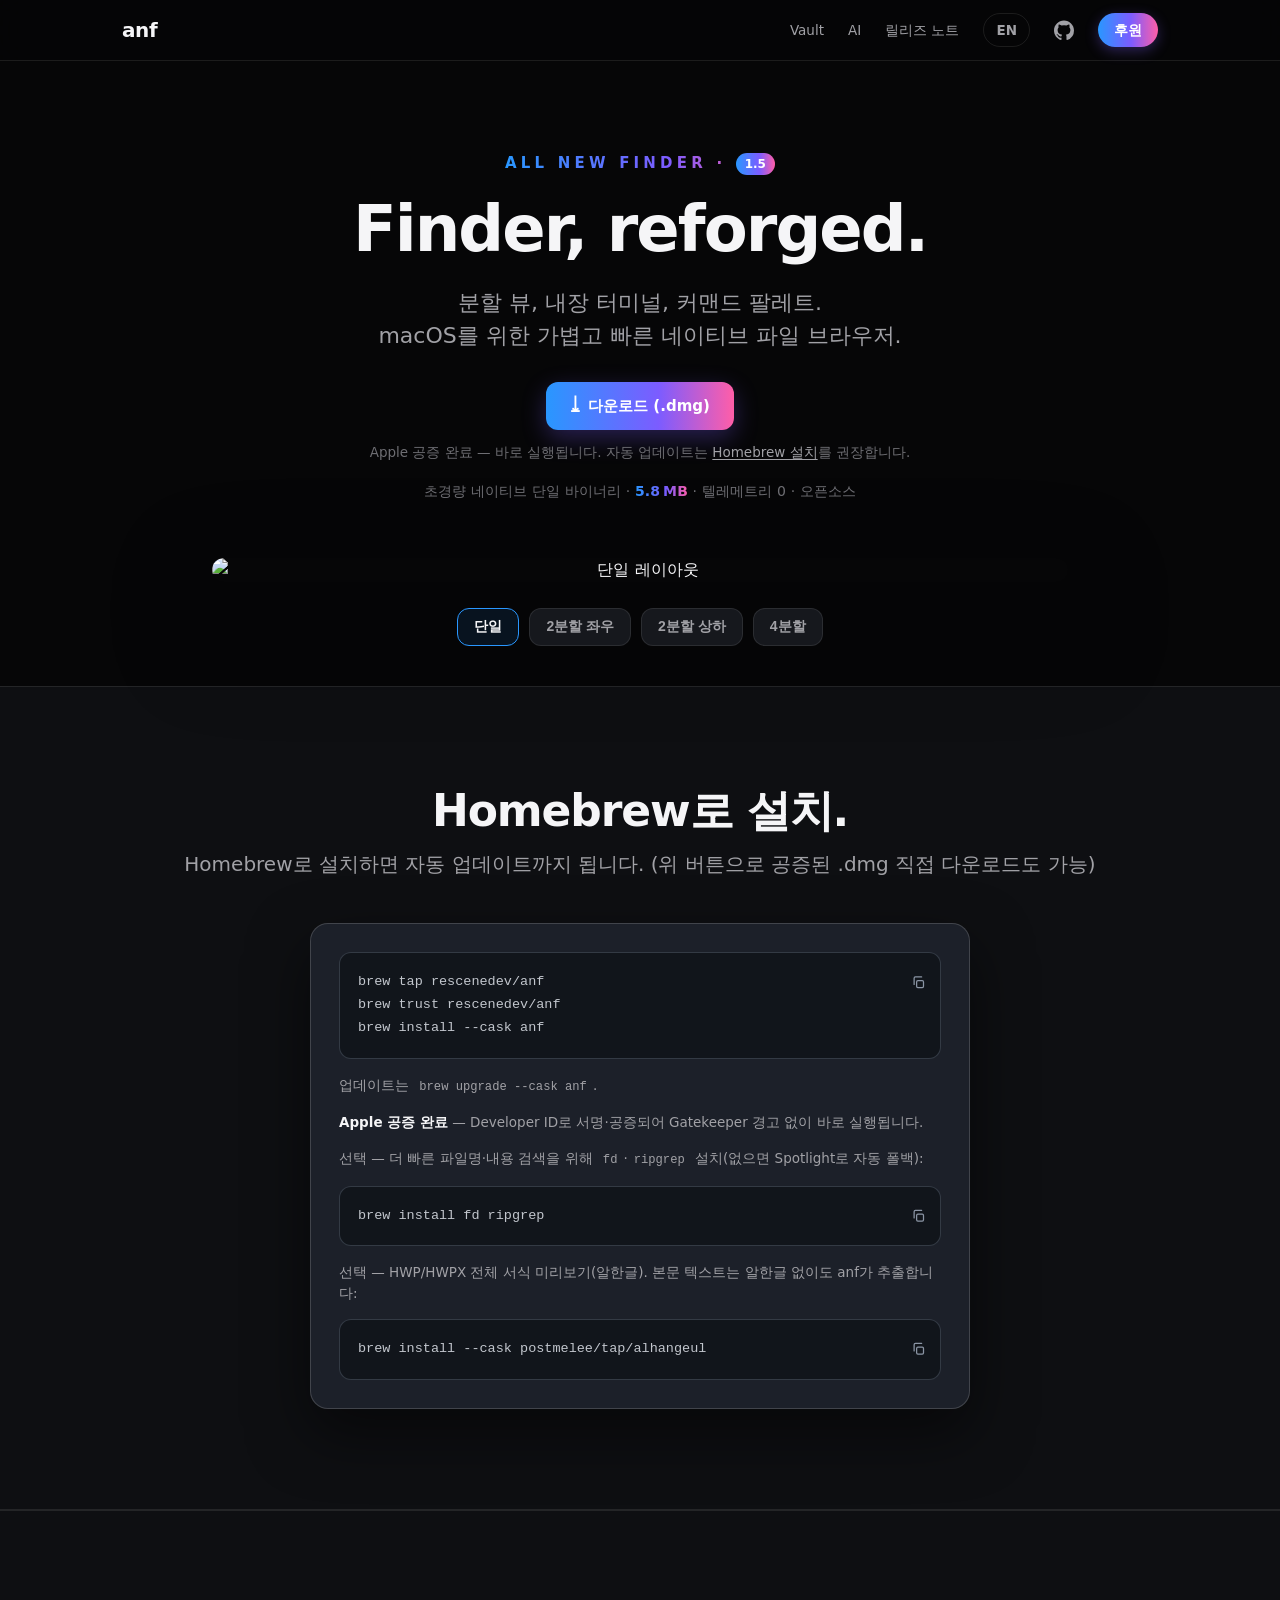
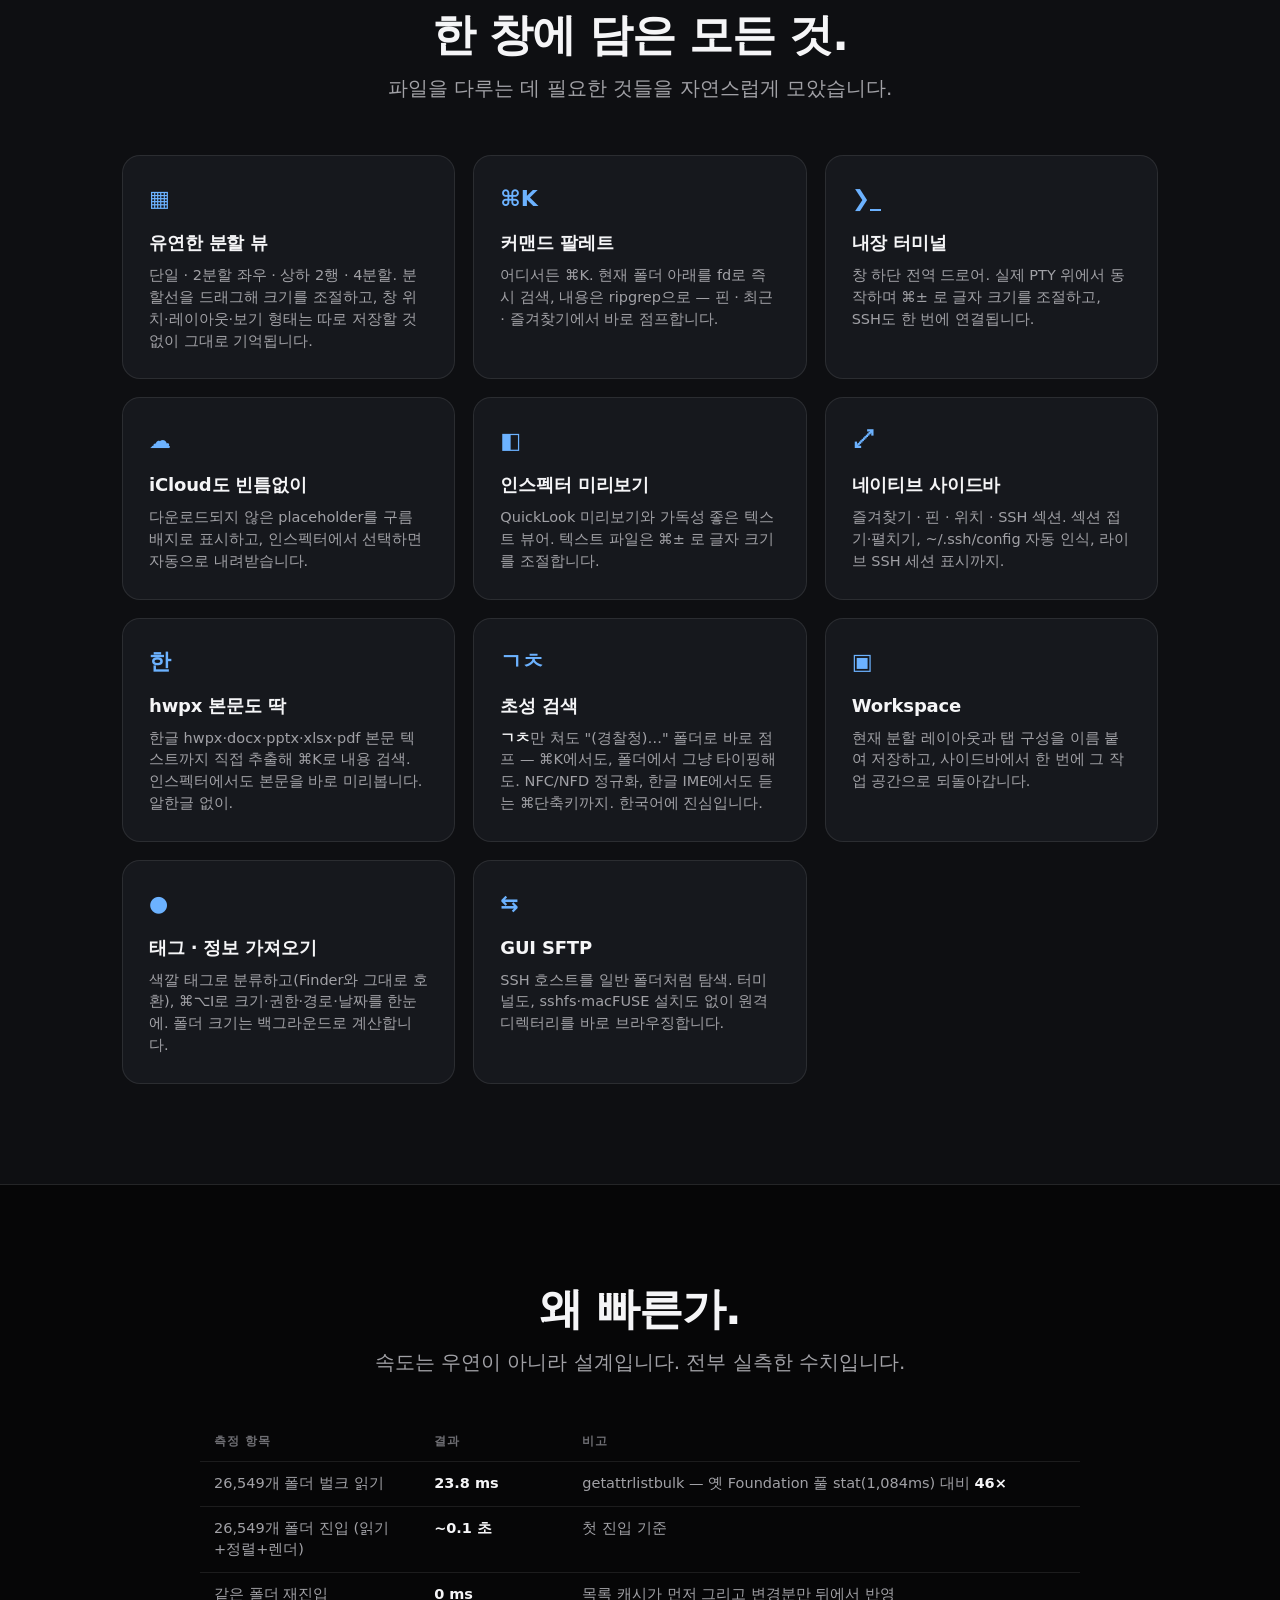
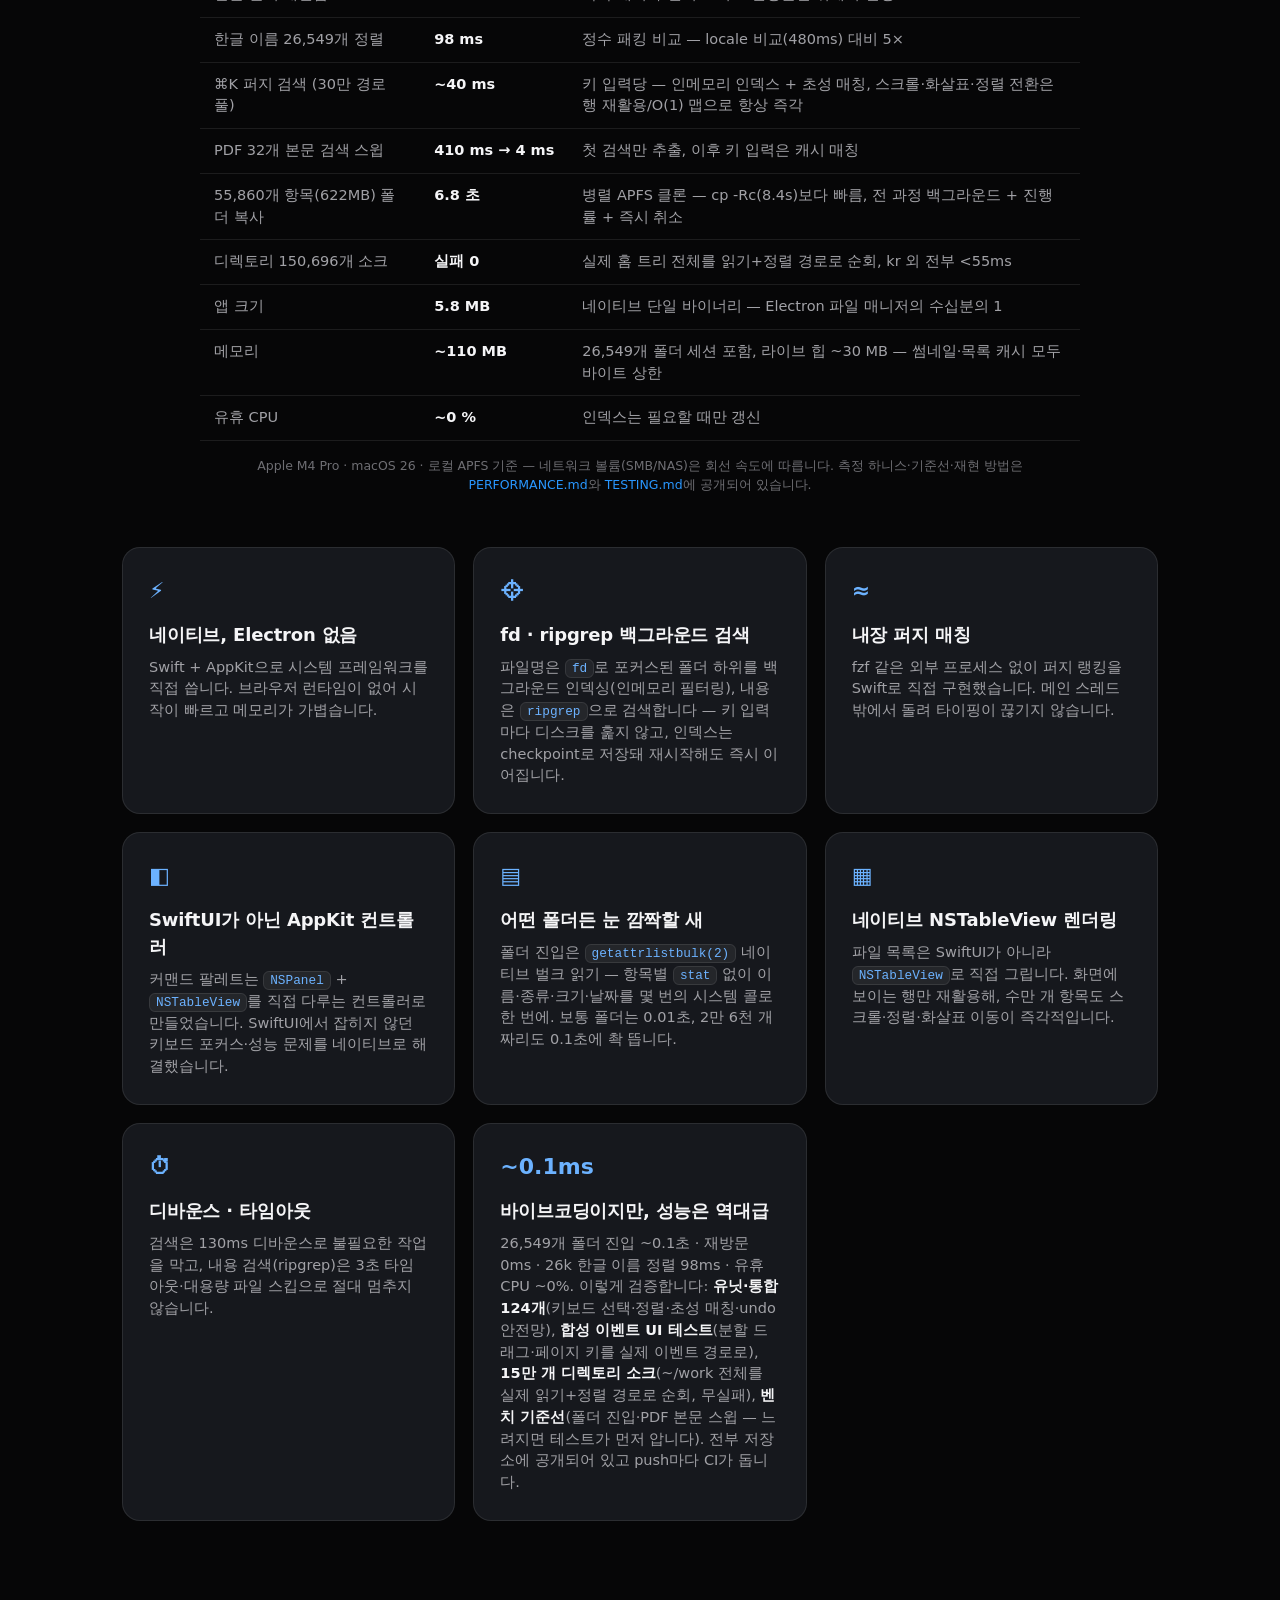
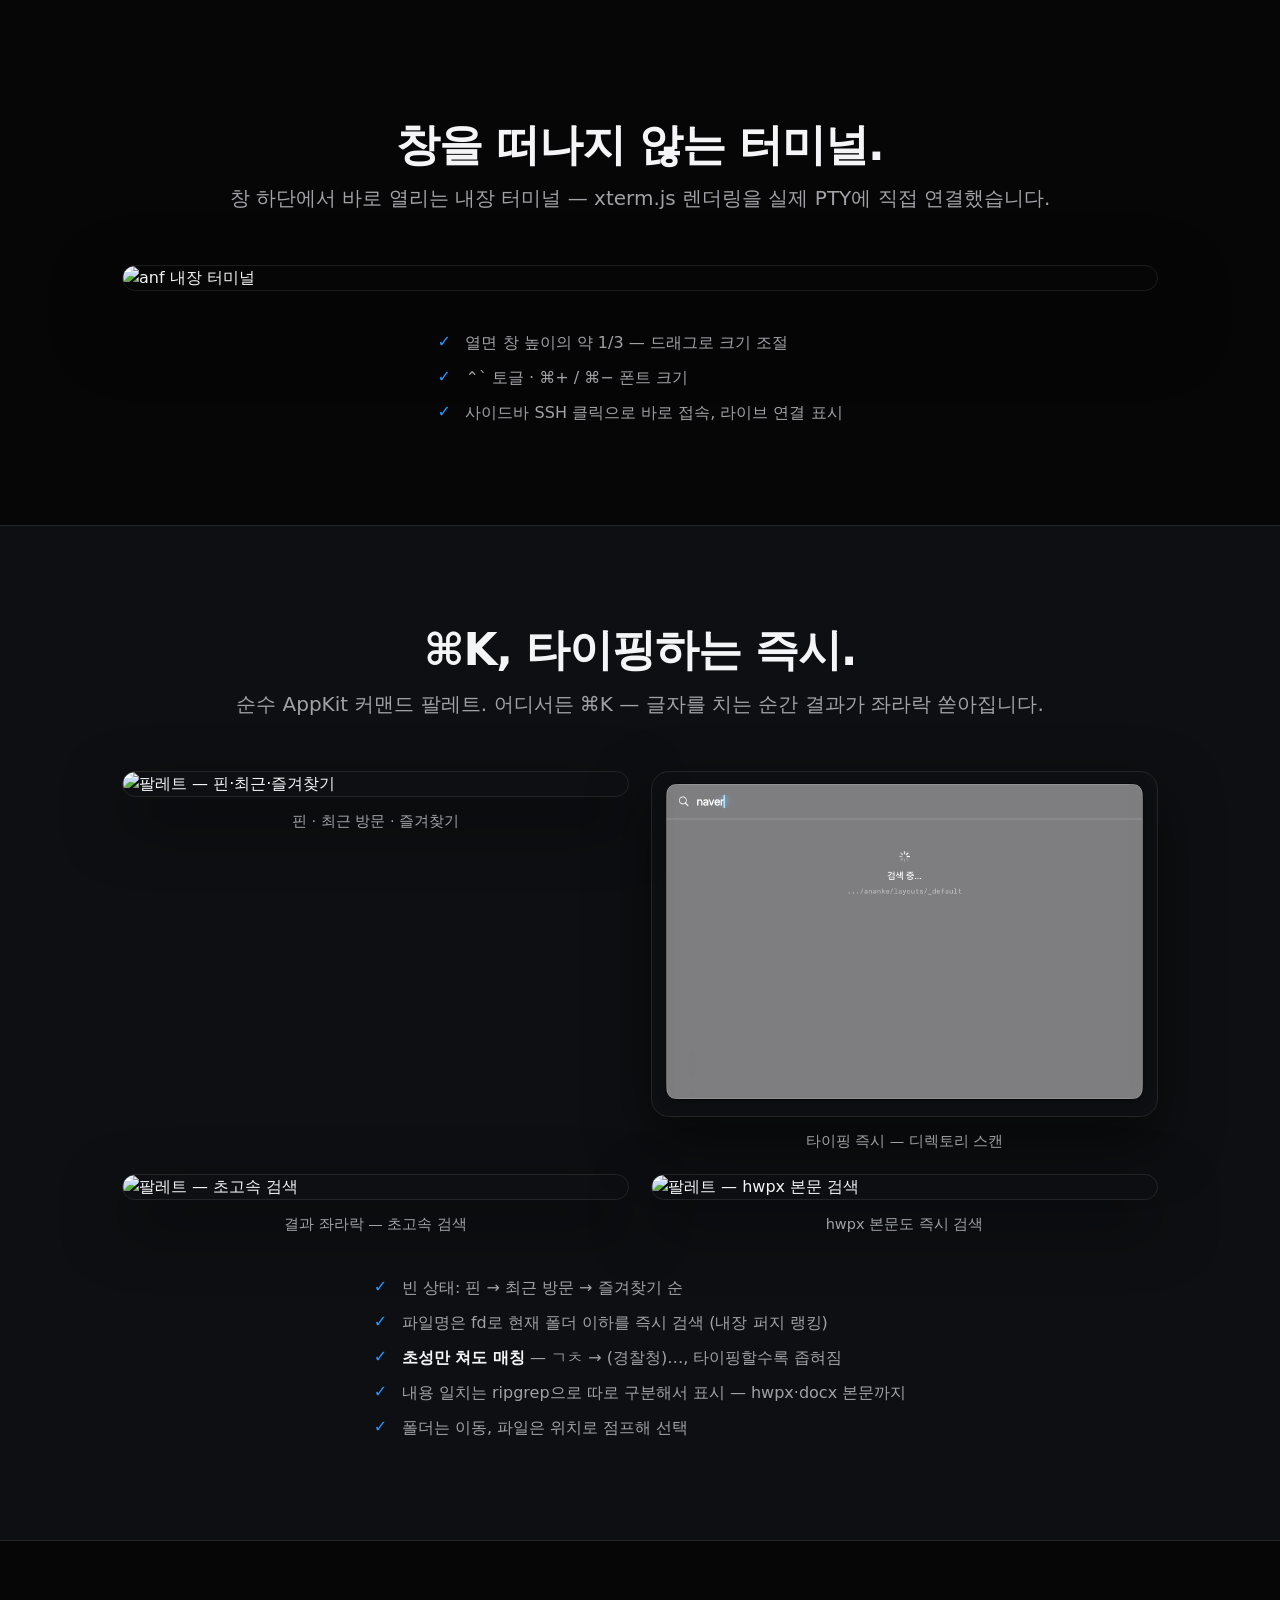
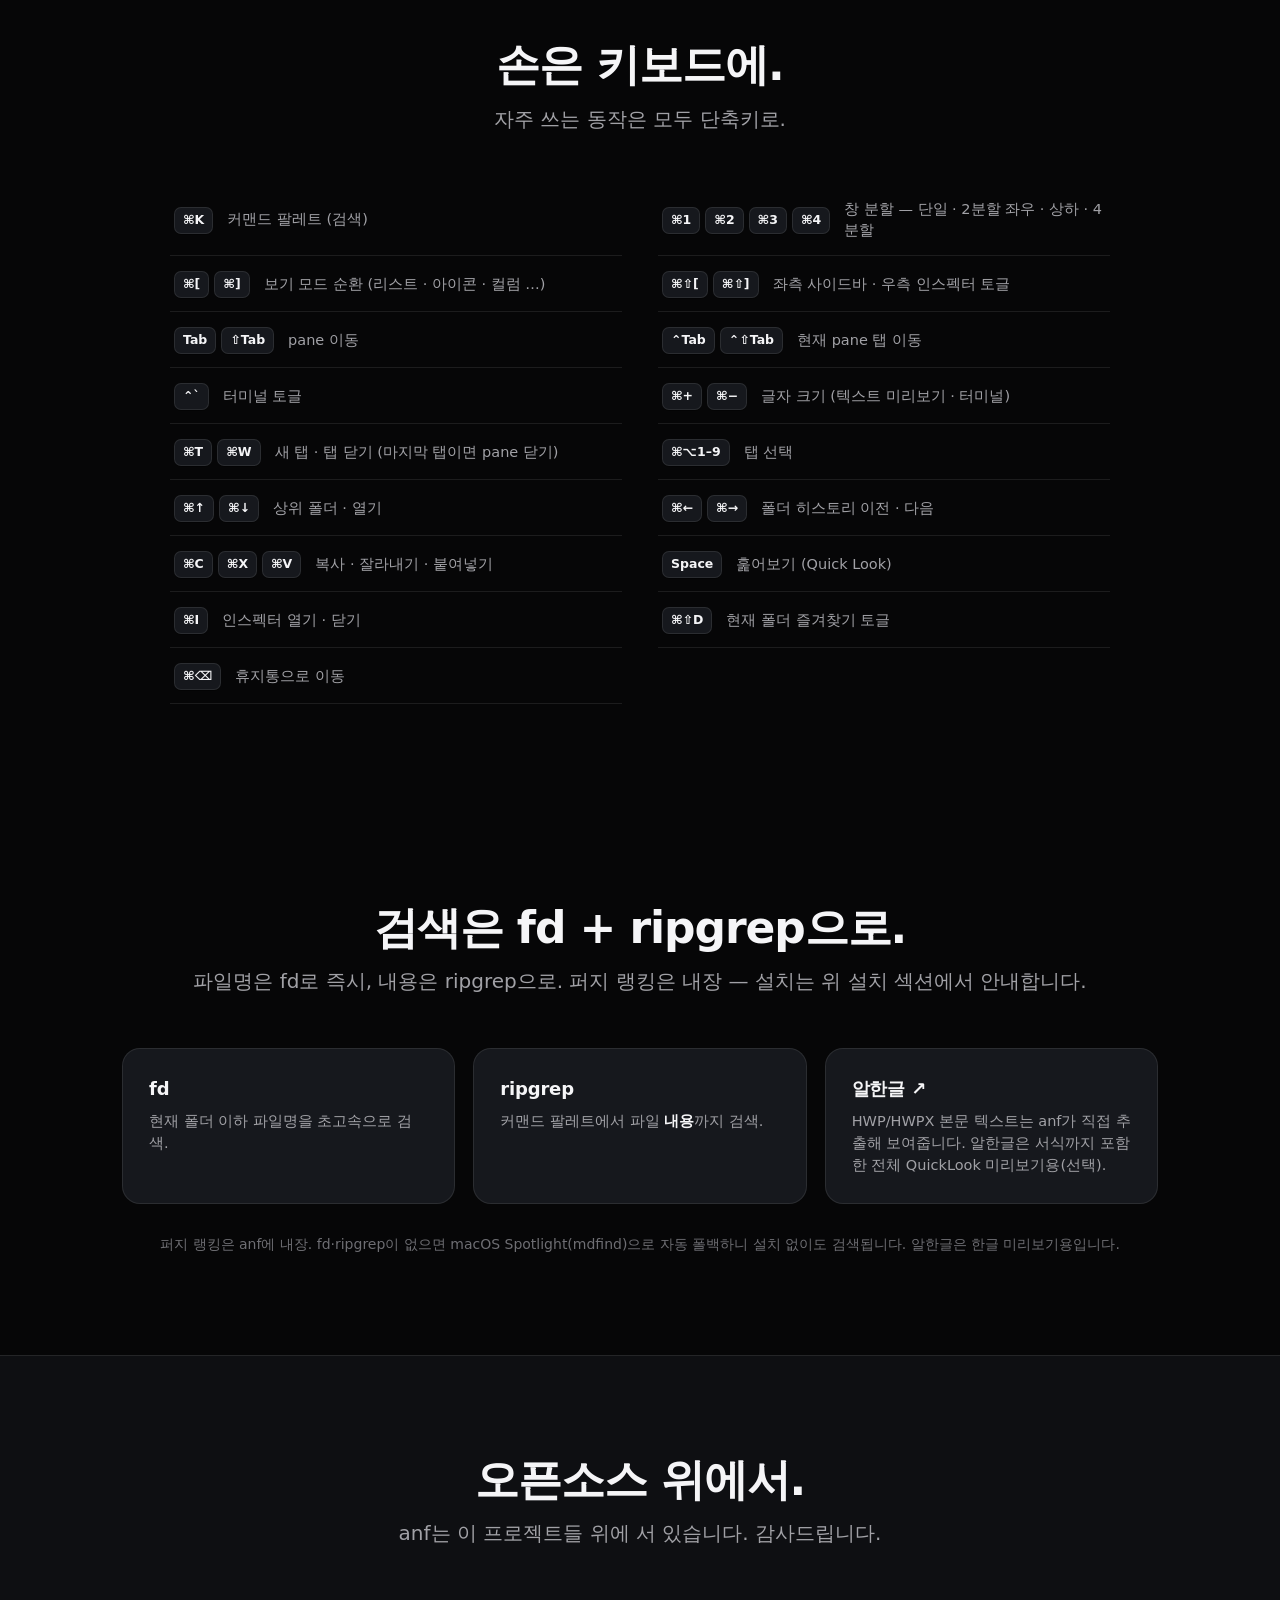
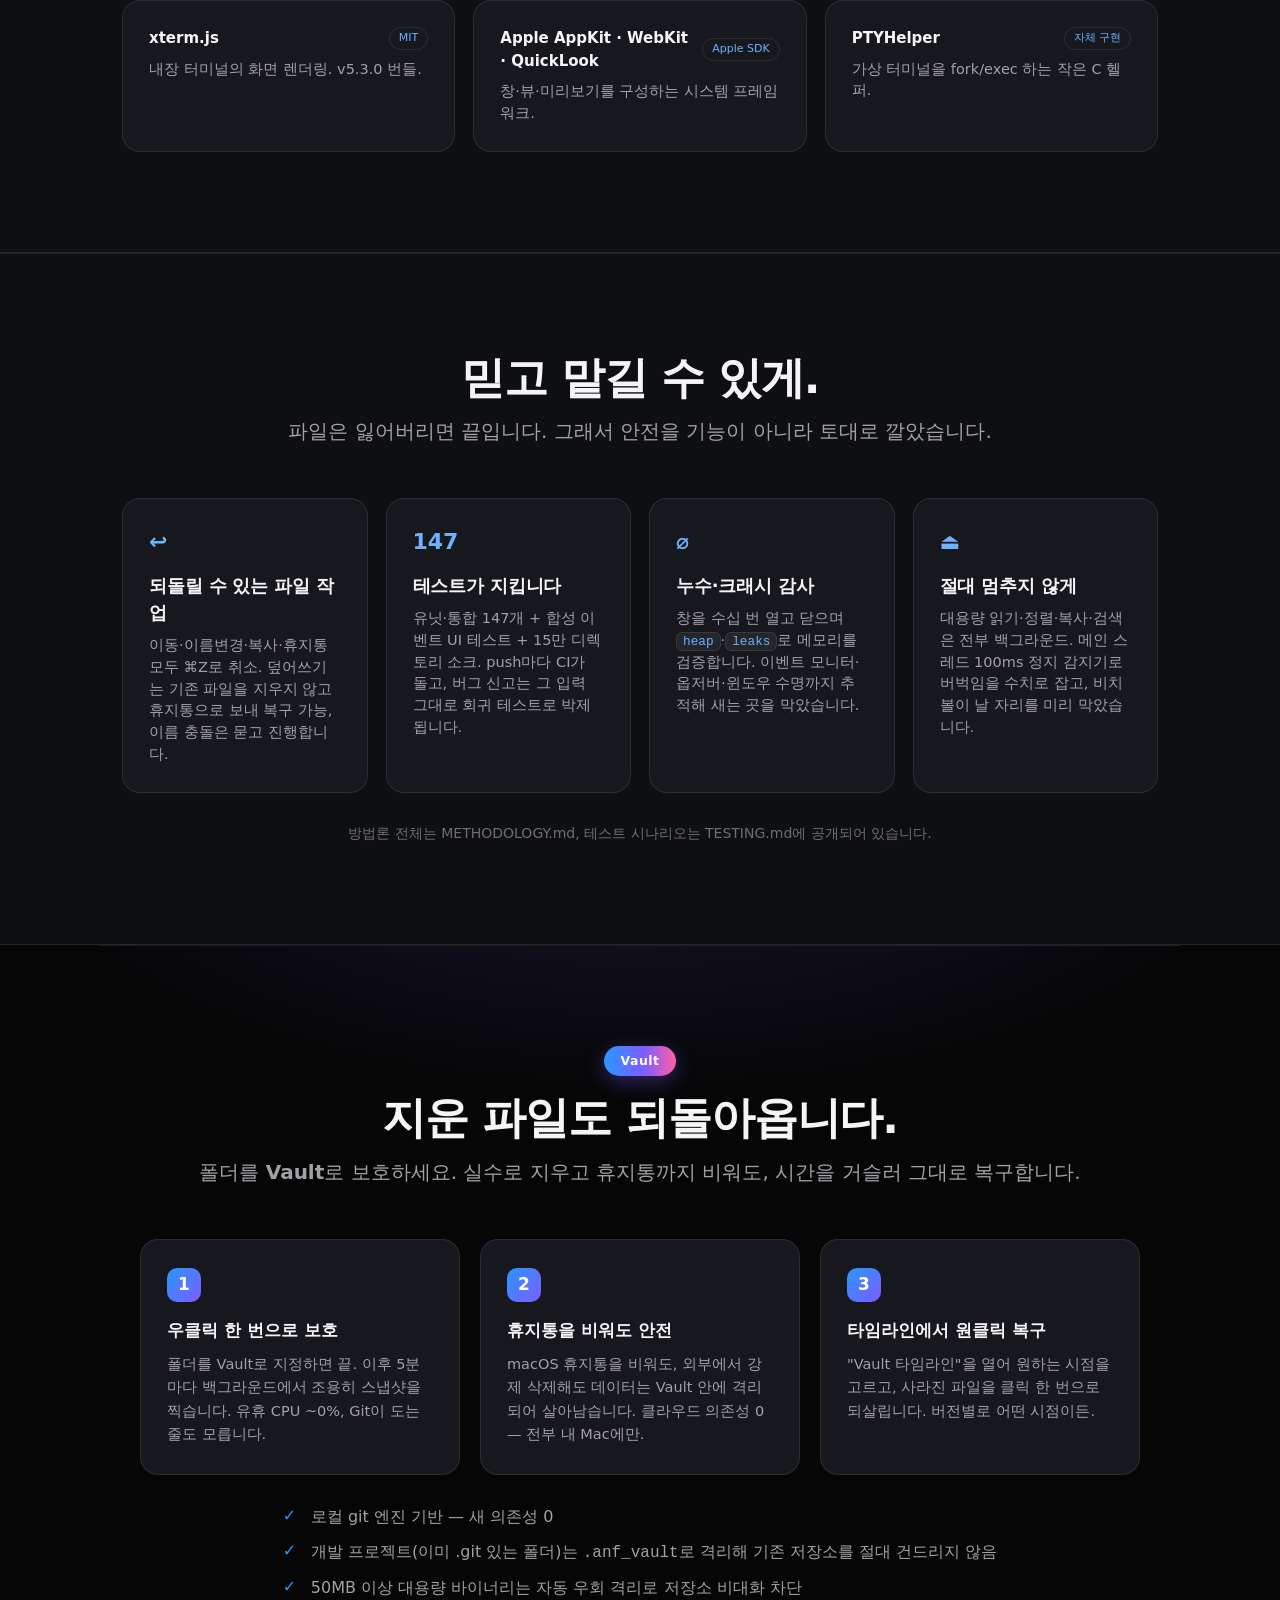
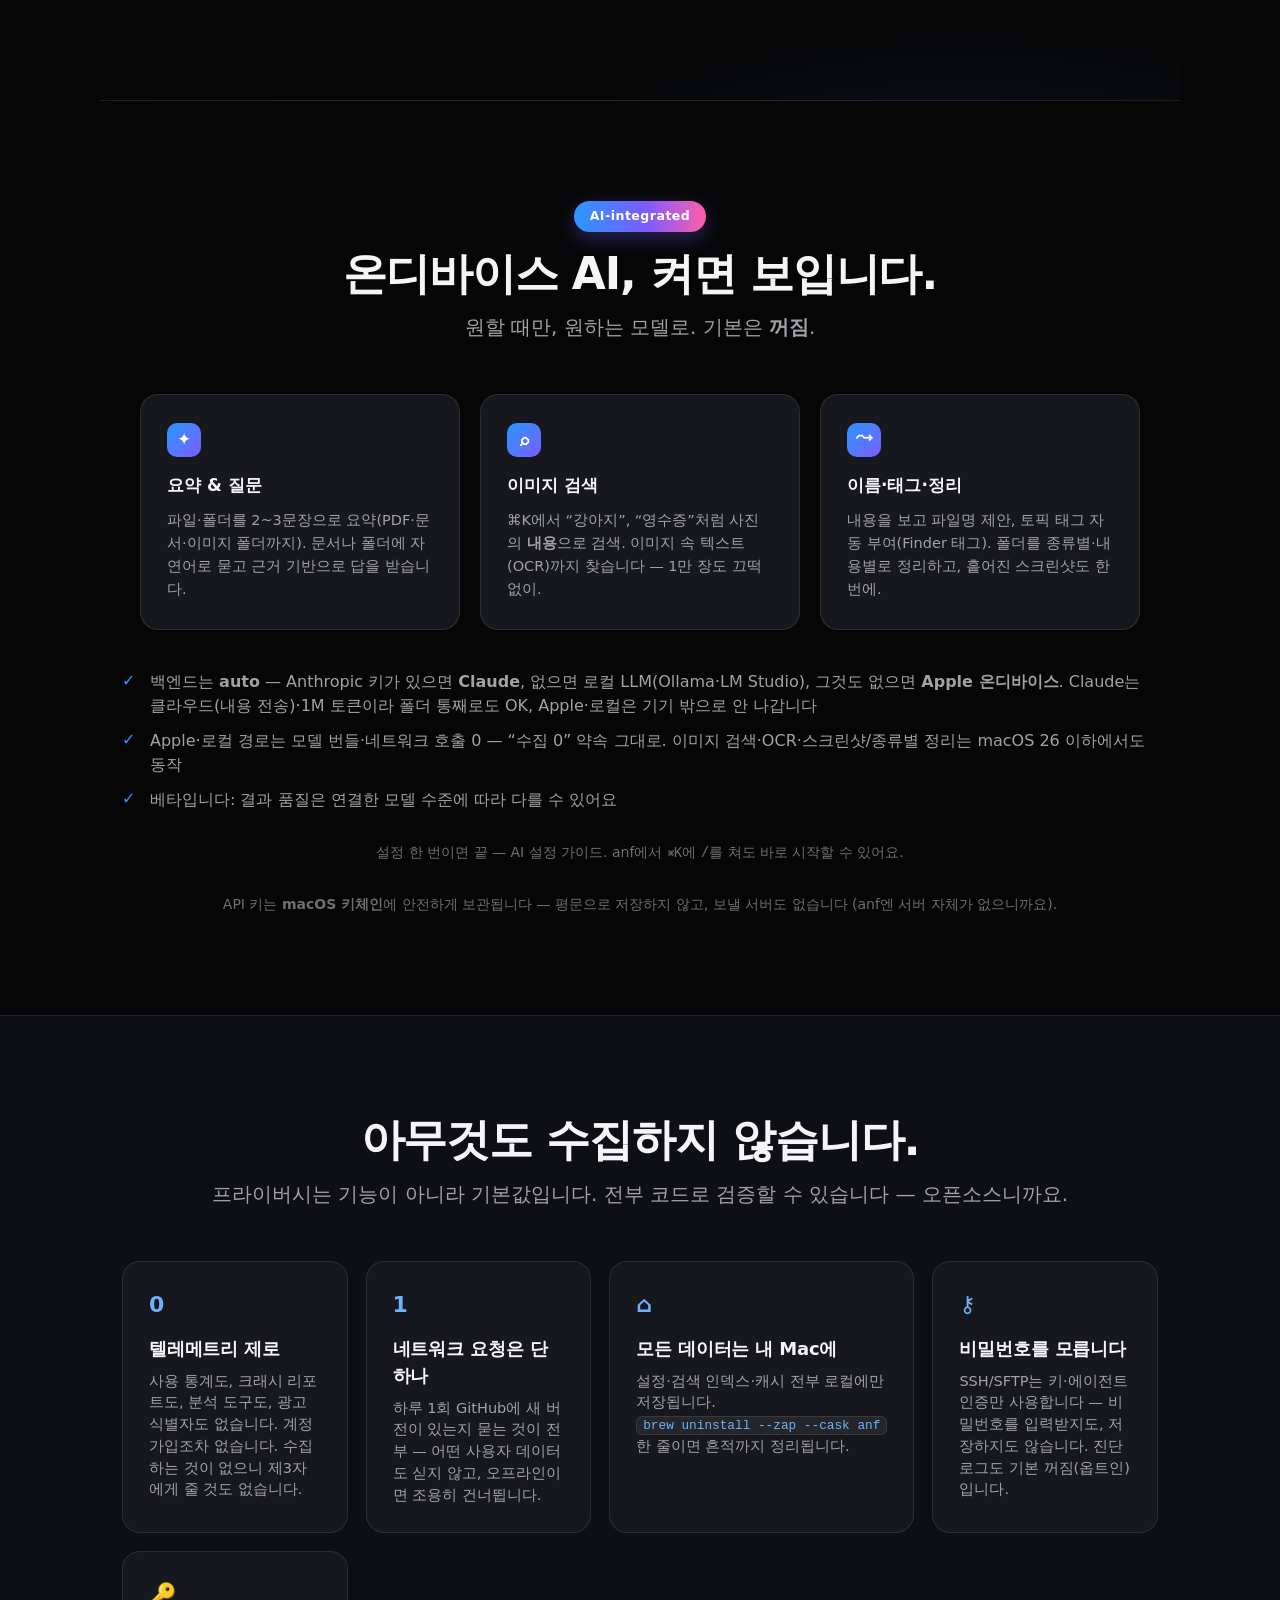
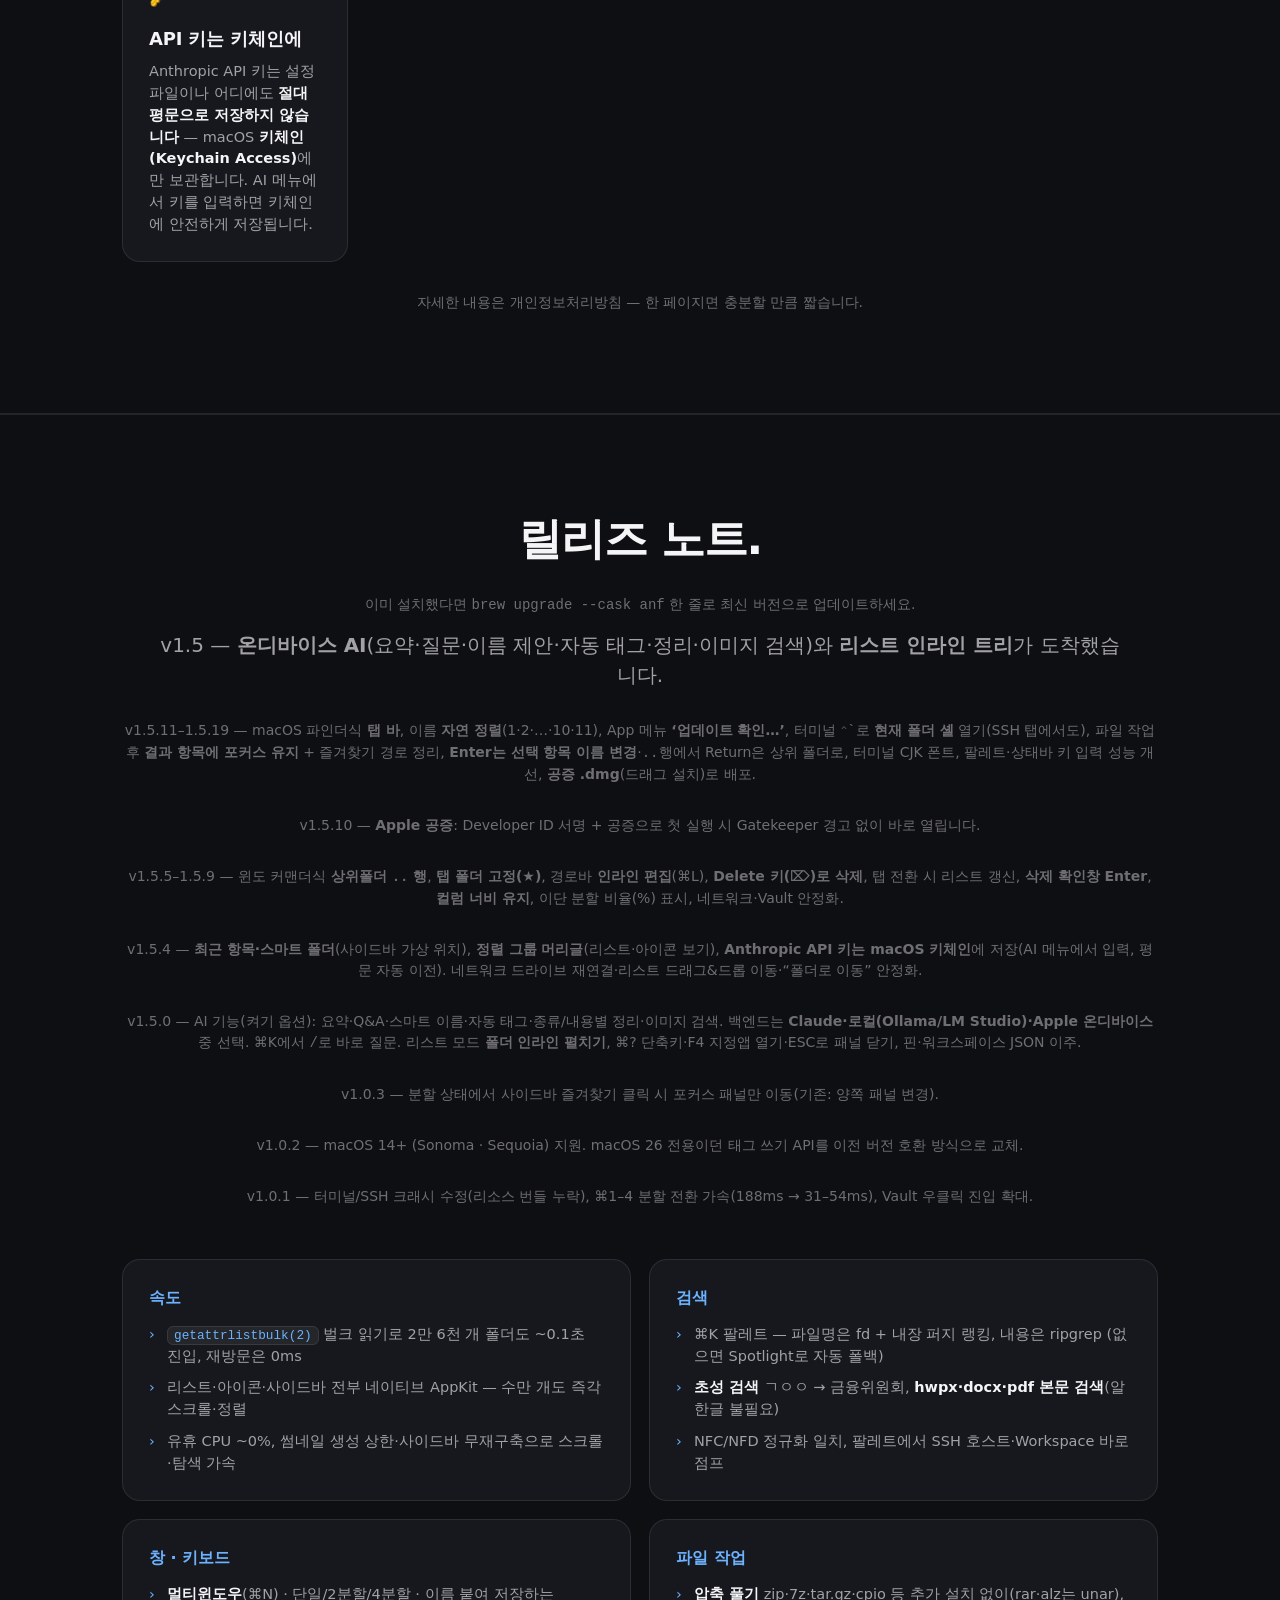
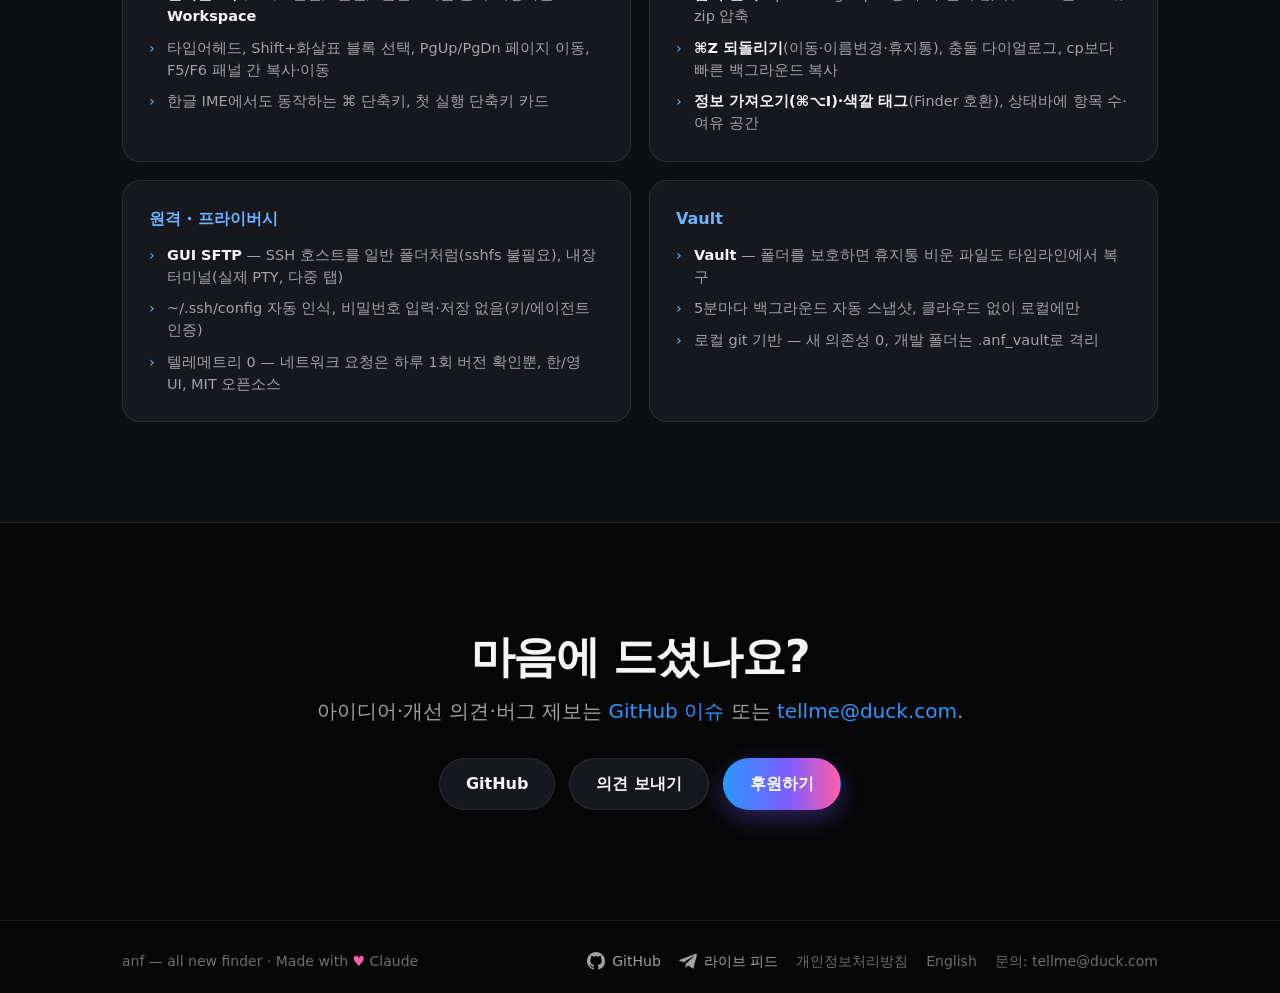
==== commit eabb136d: "docs(landing): changelog through v1.5.19 (Finder-style tab bar, natural sort, Check for Updates, ⌃` " ====
--- a/docs/index.html
+++ b/docs/index.html
@@ -48,7 +48,7 @@
     <h1>Finder, reforged.</h1>
     <p class="lead">분할 뷰, 내장 터미널, 커맨드 팔레트.<br>macOS를 위한 가볍고 빠른 네이티브 파일 브라우저.</p>
     <div class="hero-cta">
-      <a class="hero-dl" href="https://github.com/rescenedev/anf/releases/latest/download/anf.zip"><span class="dl-ic">⤓</span> 다운로드 (.zip)</a>
+      <a class="hero-dl" href="https://github.com/rescenedev/anf/releases/latest/download/anf.dmg"><span class="dl-ic">⤓</span> 다운로드 (.dmg)</a>
     </div>
     <p class="hero-hint">Apple 공증 완료 — 바로 실행됩니다. 자동 업데이트는 <a href="#install">Homebrew 설치</a>를 권장합니다.</p>
     <p class="hero-specs">초경량 네이티브 단일 바이너리 · <strong>5.8&thinsp;MB</strong> · 텔레메트리 0 · 오픈소스</p>
@@ -72,7 +72,7 @@
   <section id="install" class="band">
     <div class="band-inner">
       <h2 class="centered">Homebrew로 설치.</h2>
-      <p class="sub centered">Homebrew로 설치하면 자동 업데이트까지 됩니다. (위 버튼으로 공증된 .zip 직접 다운로드도 가능)</p>
+      <p class="sub centered">Homebrew로 설치하면 자동 업데이트까지 됩니다. (위 버튼으로 공증된 .dmg 직접 다운로드도 가능)</p>
       <div class="install-box">
         <div class="cmd multiline"><code id="cmd-brew">brew tap rescenedev/anf
 brew trust rescenedev/anf
@@ -471,6 +471,7 @@
       <h2 class="centered">릴리즈 노트.</h2>
       <p class="note centered">이미 설치했다면 <code>brew upgrade --cask anf</code> 한 줄로 최신 버전으로 업데이트하세요.</p>
       <p class="sub centered">v1.5 — <b>온디바이스 AI</b>(요약·질문·이름 제안·자동 태그·정리·이미지 검색)와 <b>리스트 인라인 트리</b>가 도착했습니다.</p>
+      <p class="note centered">v1.5.11–1.5.19 — macOS 파인더식 <b>탭 바</b>, 이름 <b>자연 정렬</b>(1·2·…·10·11), App 메뉴 <b>‘업데이트 확인…’</b>, 터미널 <code>⌃`</code>로 <b>현재 폴더 셸</b> 열기(SSH 탭에서도), 파일 작업 후 <b>결과 항목에 포커스 유지</b> + 즐겨찾기 경로 정리, <b>Enter는 선택 항목 이름 변경</b>·<code>..</code>행에서 Return은 상위 폴더로, 터미널 CJK 폰트, 팔레트·상태바 키 입력 성능 개선, <b>공증 .dmg</b>(드래그 설치)로 배포.</p>
       <p class="note centered">v1.5.10 — <b>Apple 공증</b>: Developer ID 서명 + 공증으로 첫 실행 시 Gatekeeper 경고 없이 바로 열립니다.</p>
       <p class="note centered">v1.5.5–1.5.9 — 윈도 커맨더식 <b>상위폴더 <code>..</code> 행</b>, <b>탭 폴더 고정(★)</b>, 경로바 <b>인라인 편집</b>(⌘L), <b>Delete 키(⌦)로 삭제</b>, 탭 전환 시 리스트 갱신, <b>삭제 확인창 Enter</b>, <b>컬럼 너비 유지</b>, 이단 분할 비율(%) 표시, 네트워크·Vault 안정화.</p>
       <p class="note centered">v1.5.4 — <b>최근 항목·스마트 폴더</b>(사이드바 가상 위치), <b>정렬 그룹 머리글</b>(리스트·아이콘 보기), <b>Anthropic API 키는 macOS 키체인</b>에 저장(AI 메뉴에서 입력, 평문 자동 이전). 네트워크 드라이브 재연결·리스트 드래그&드롭 이동·“폴더로 이동” 안정화.</p>
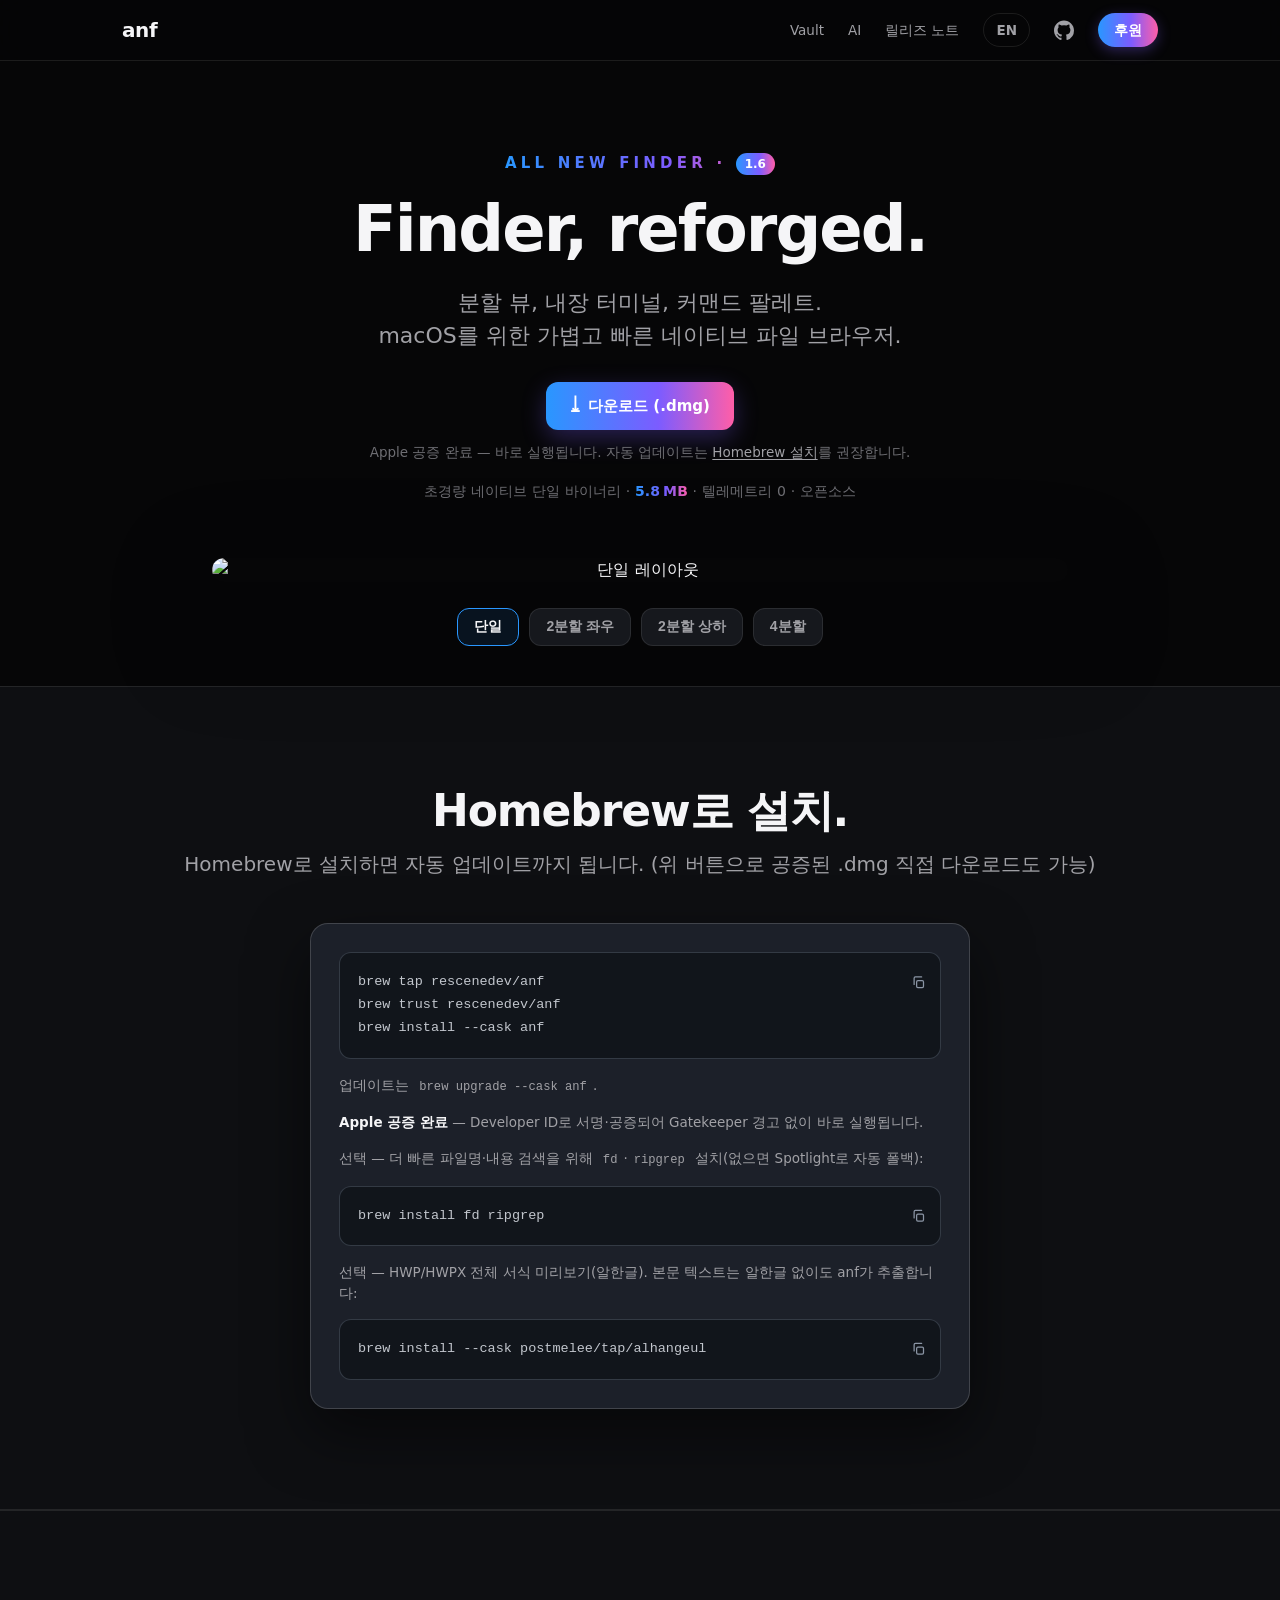
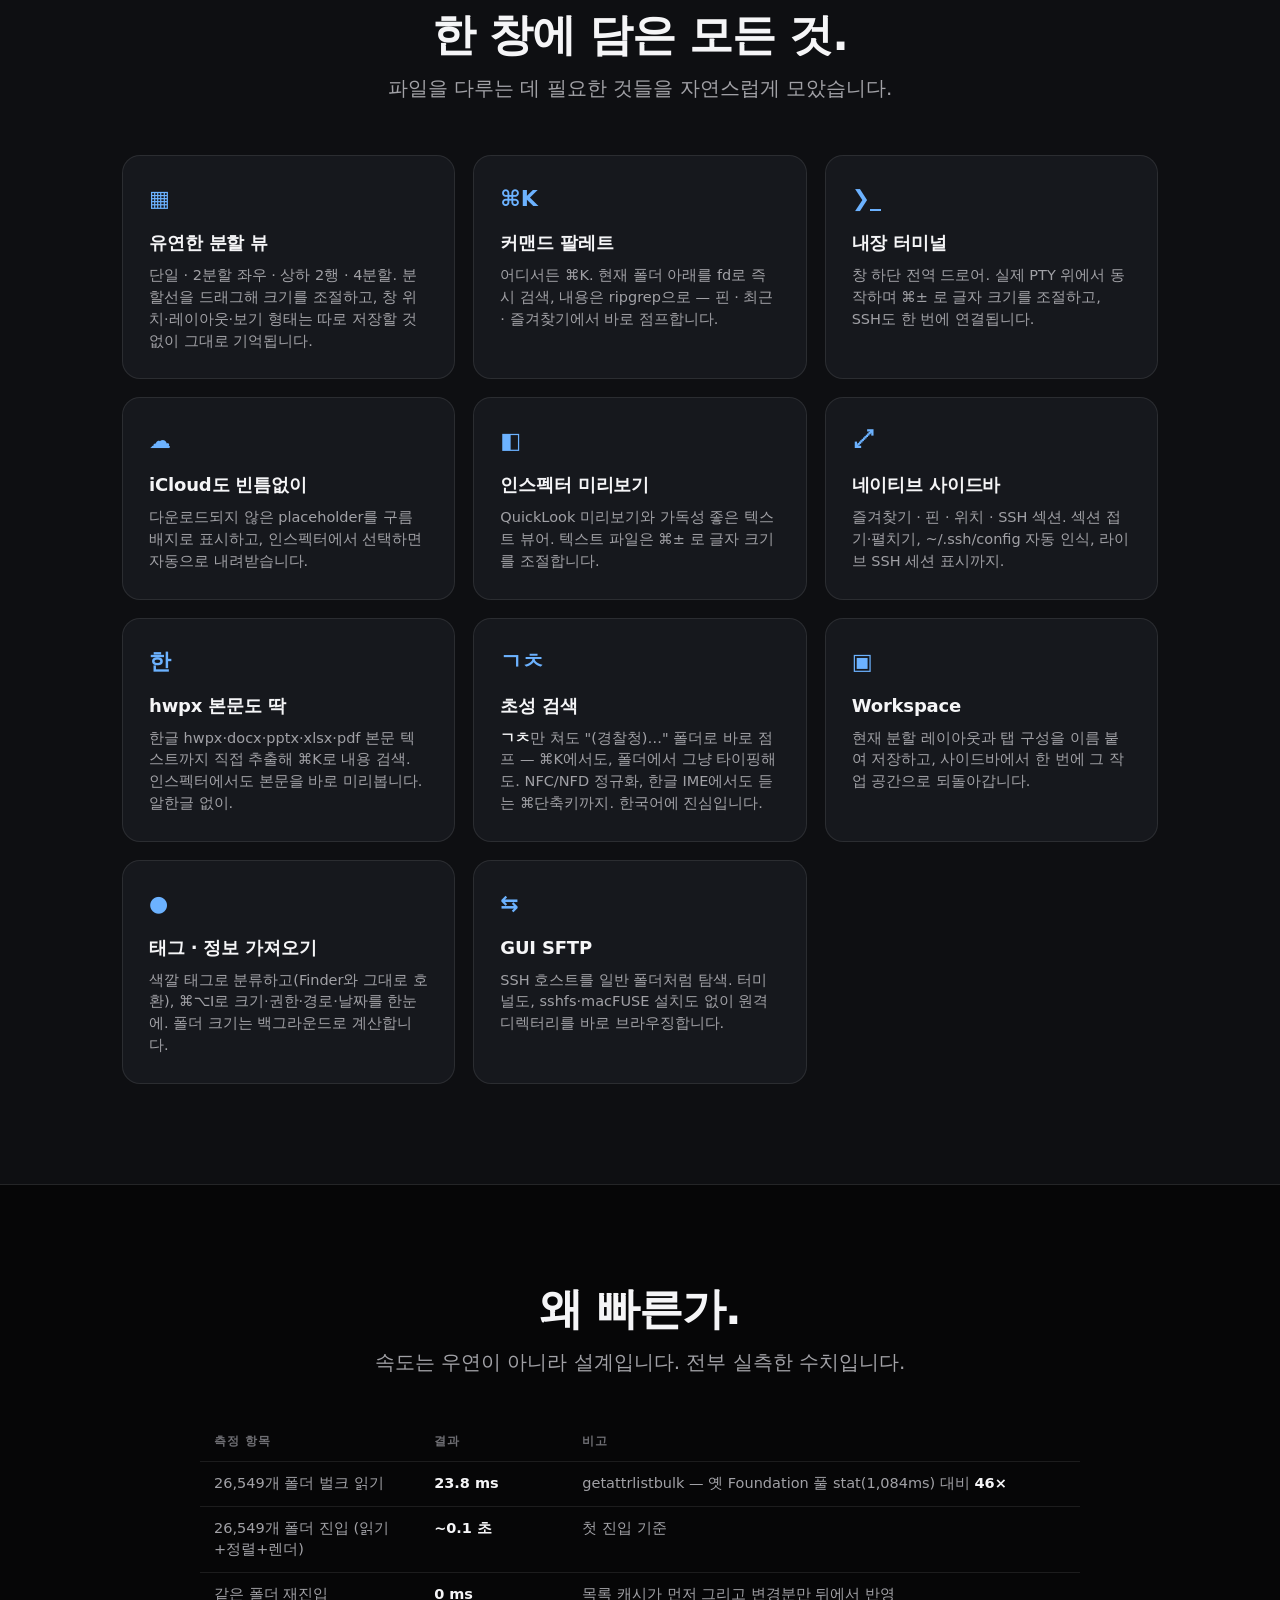
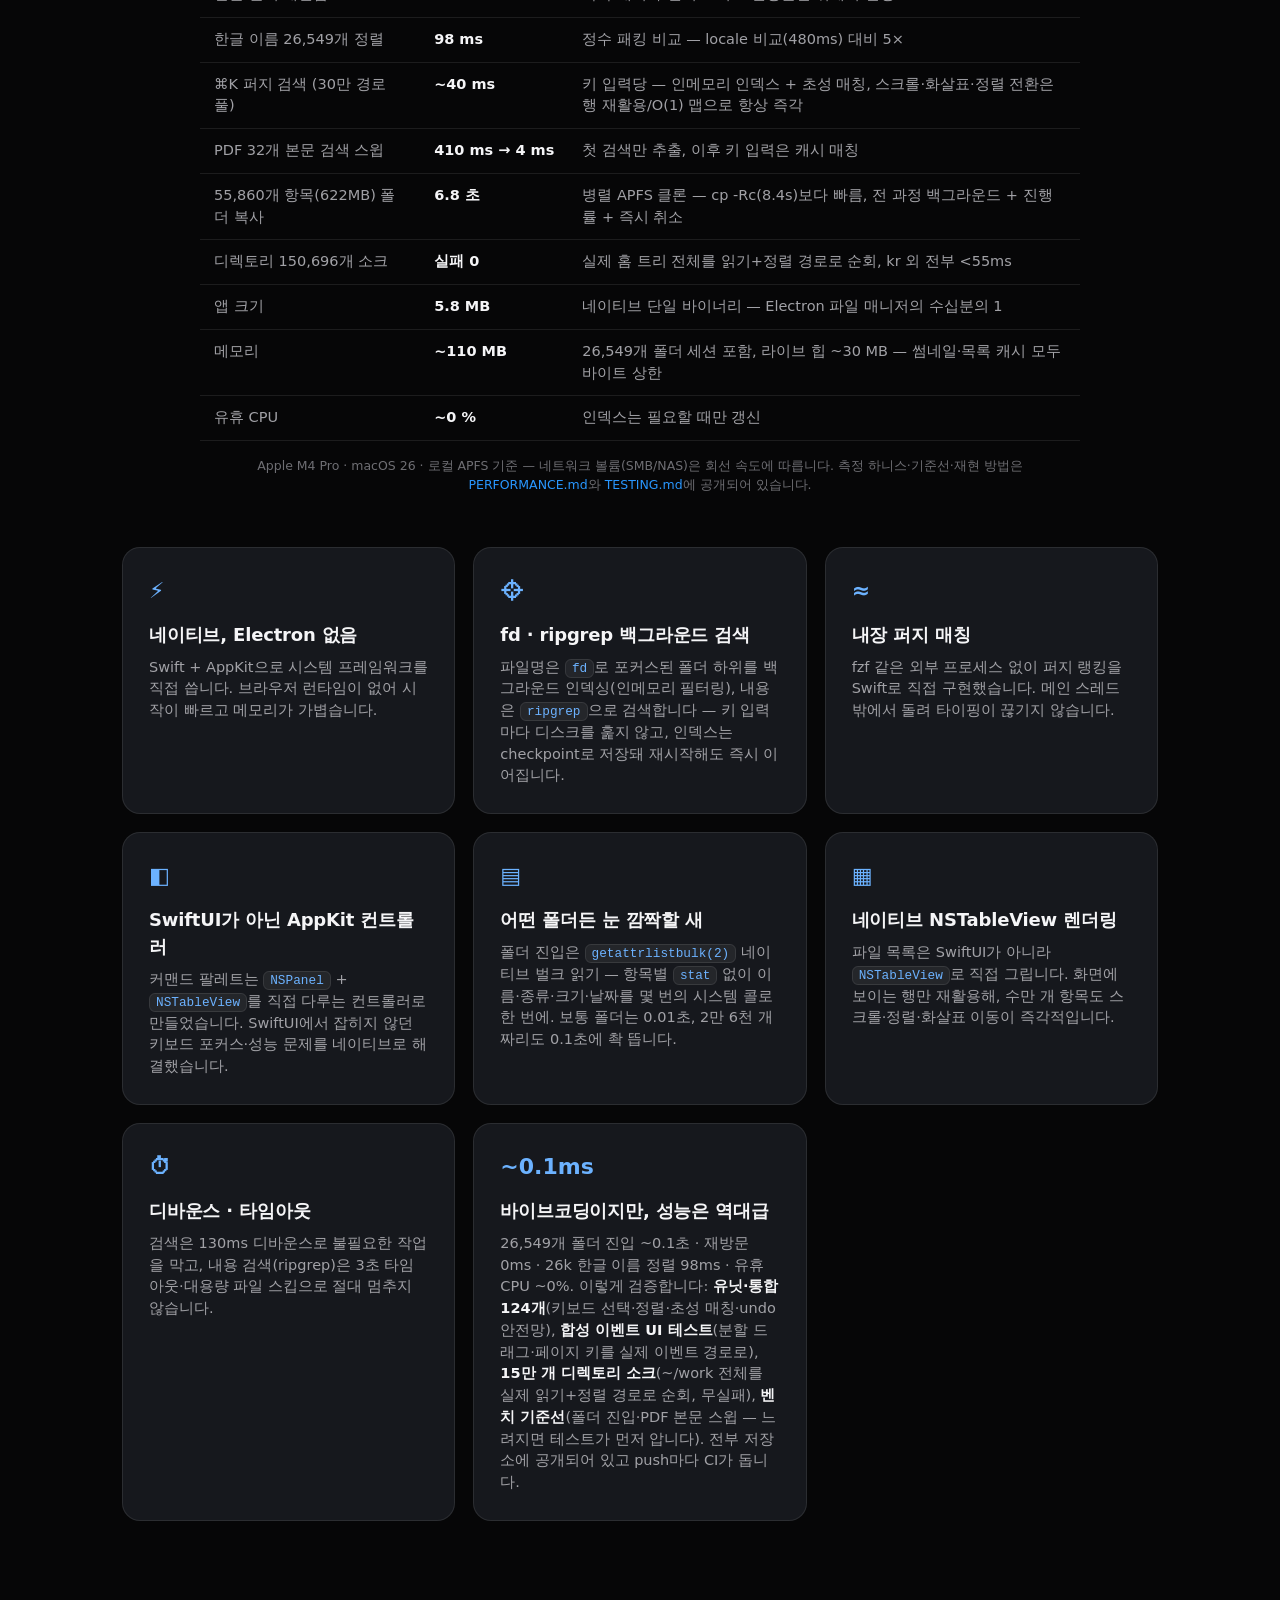
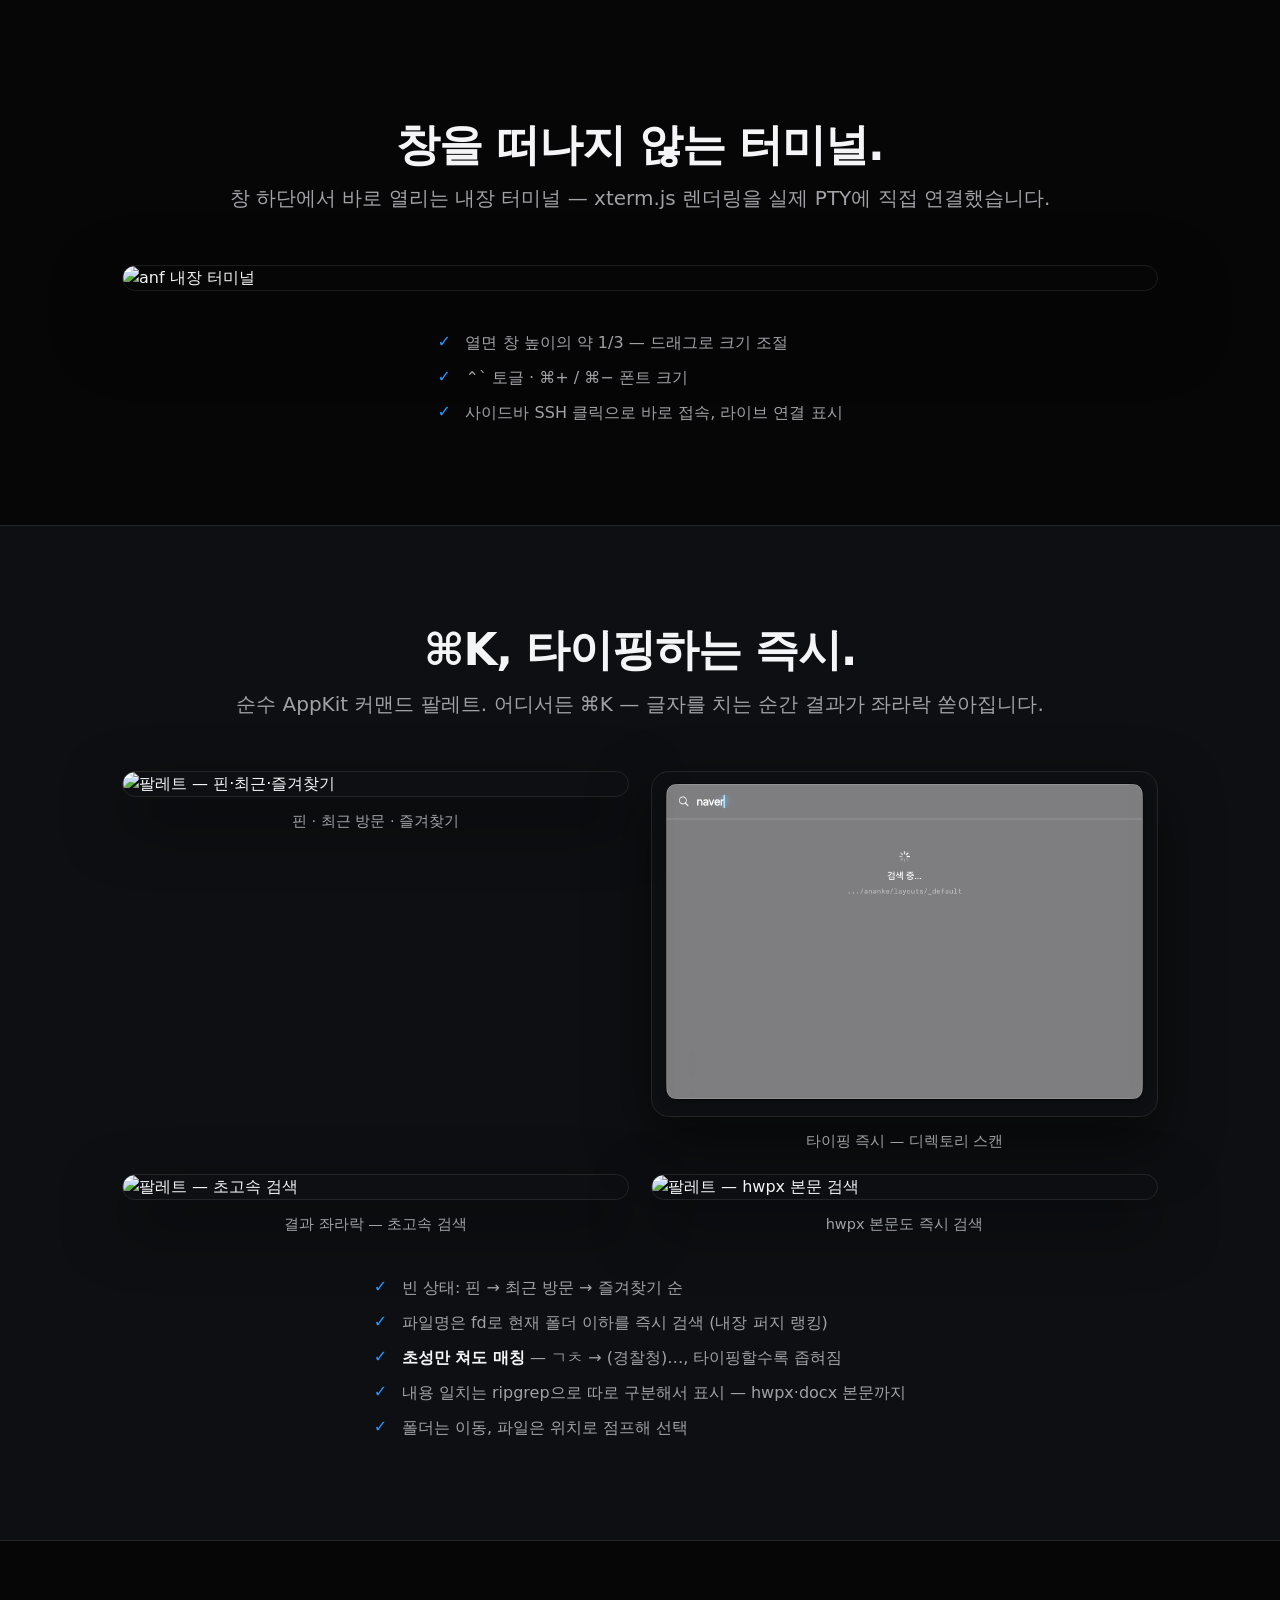
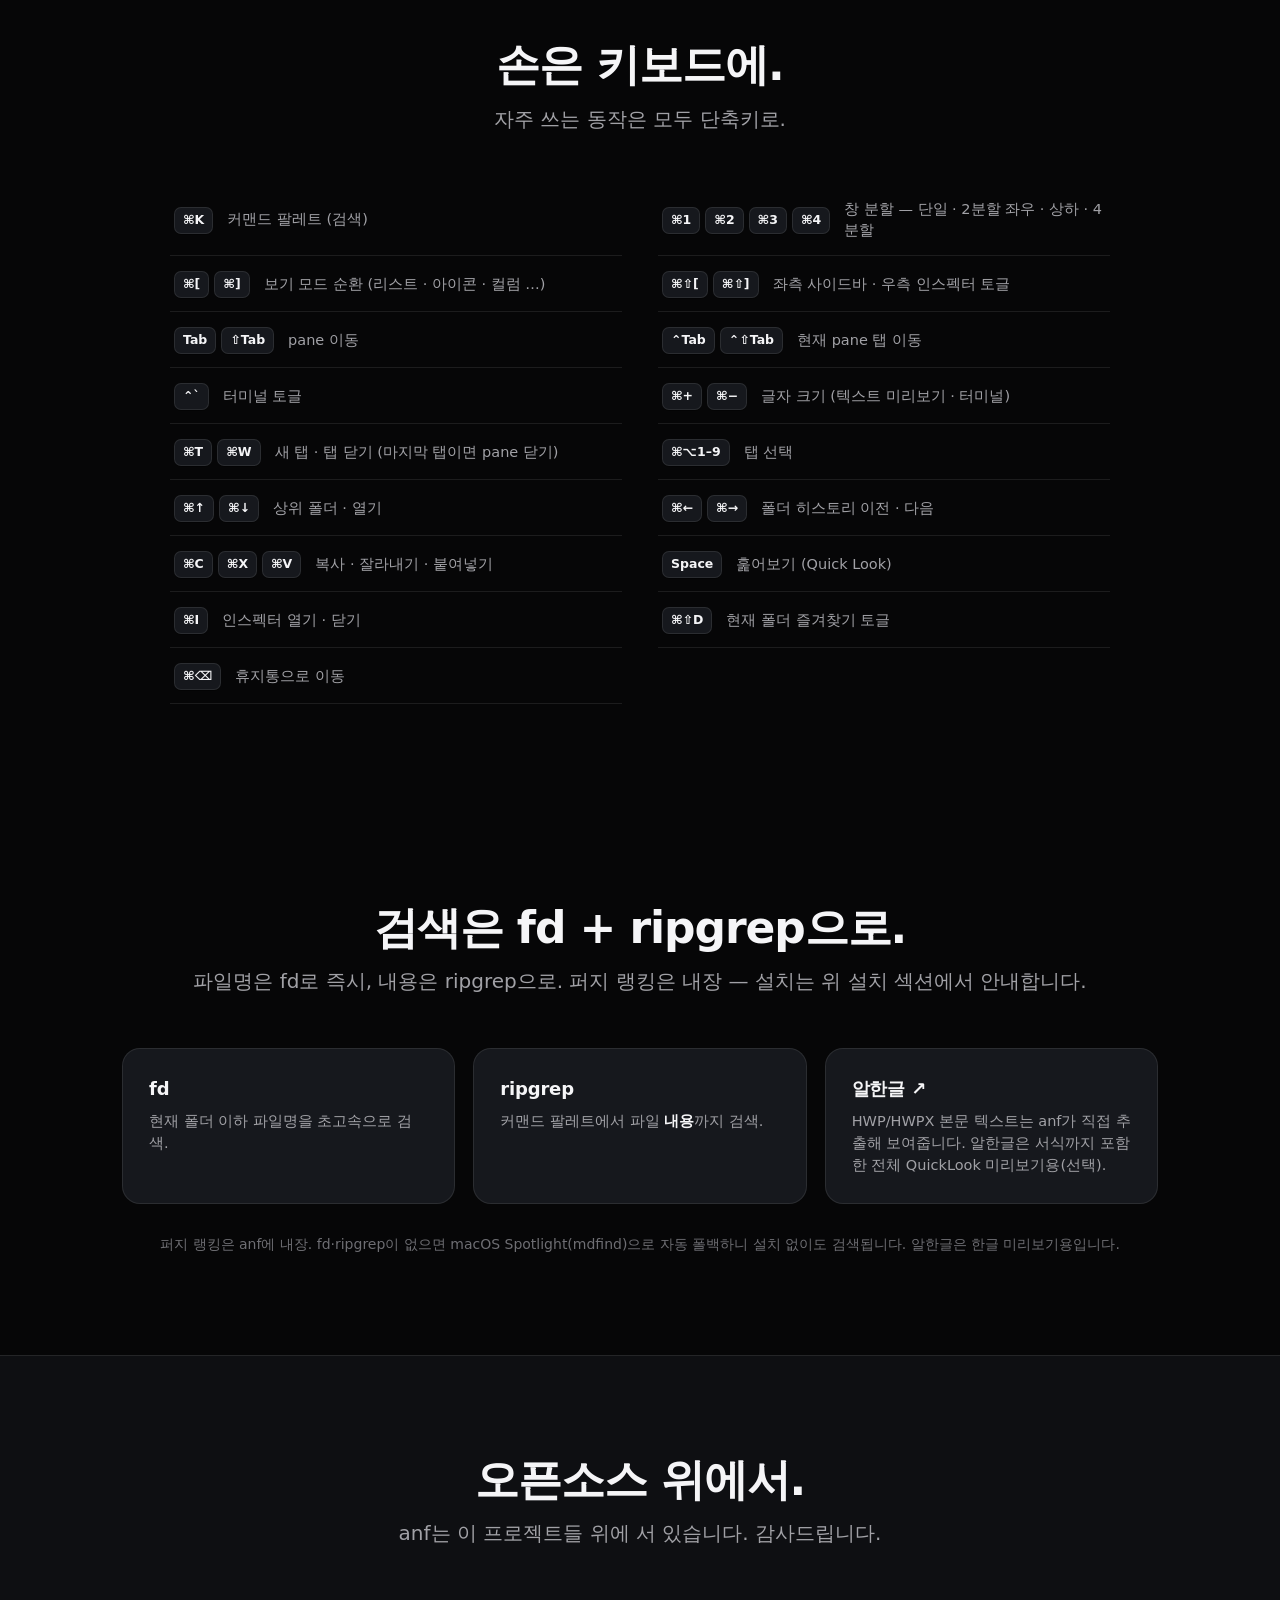
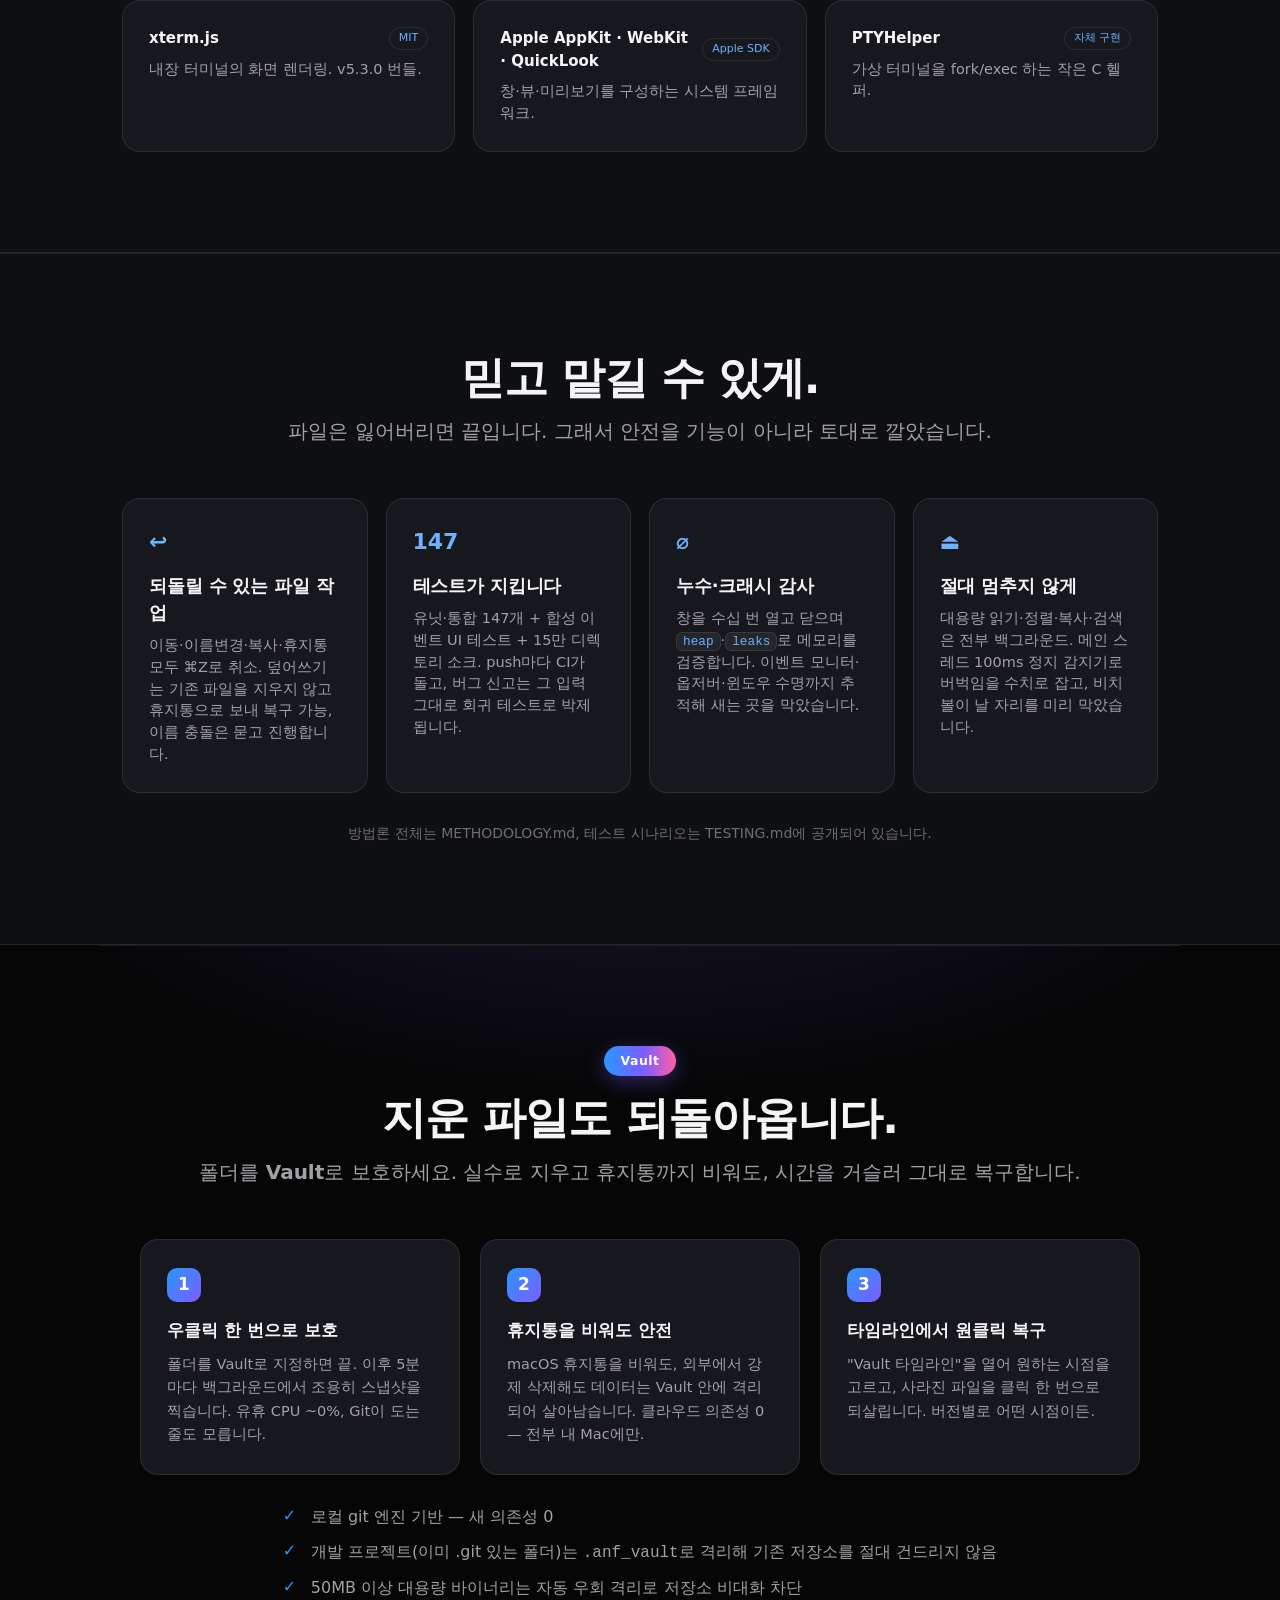
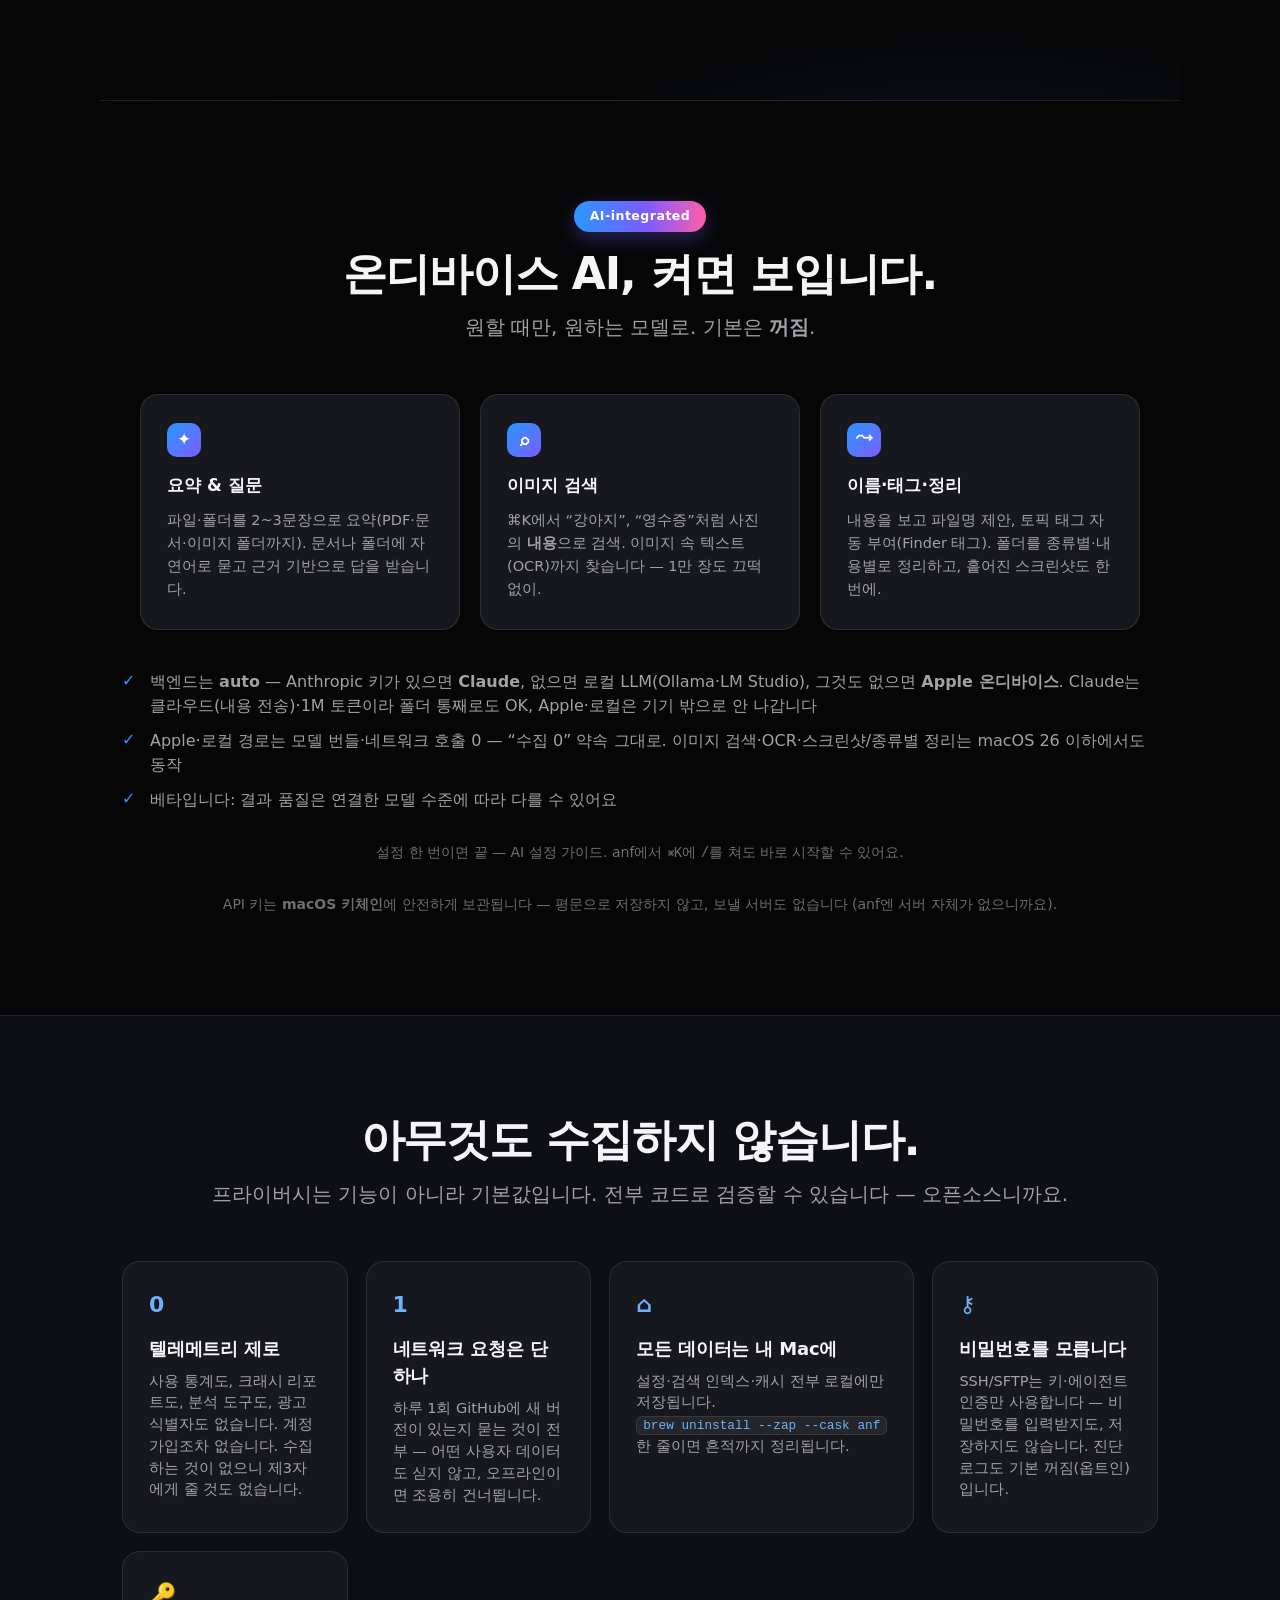
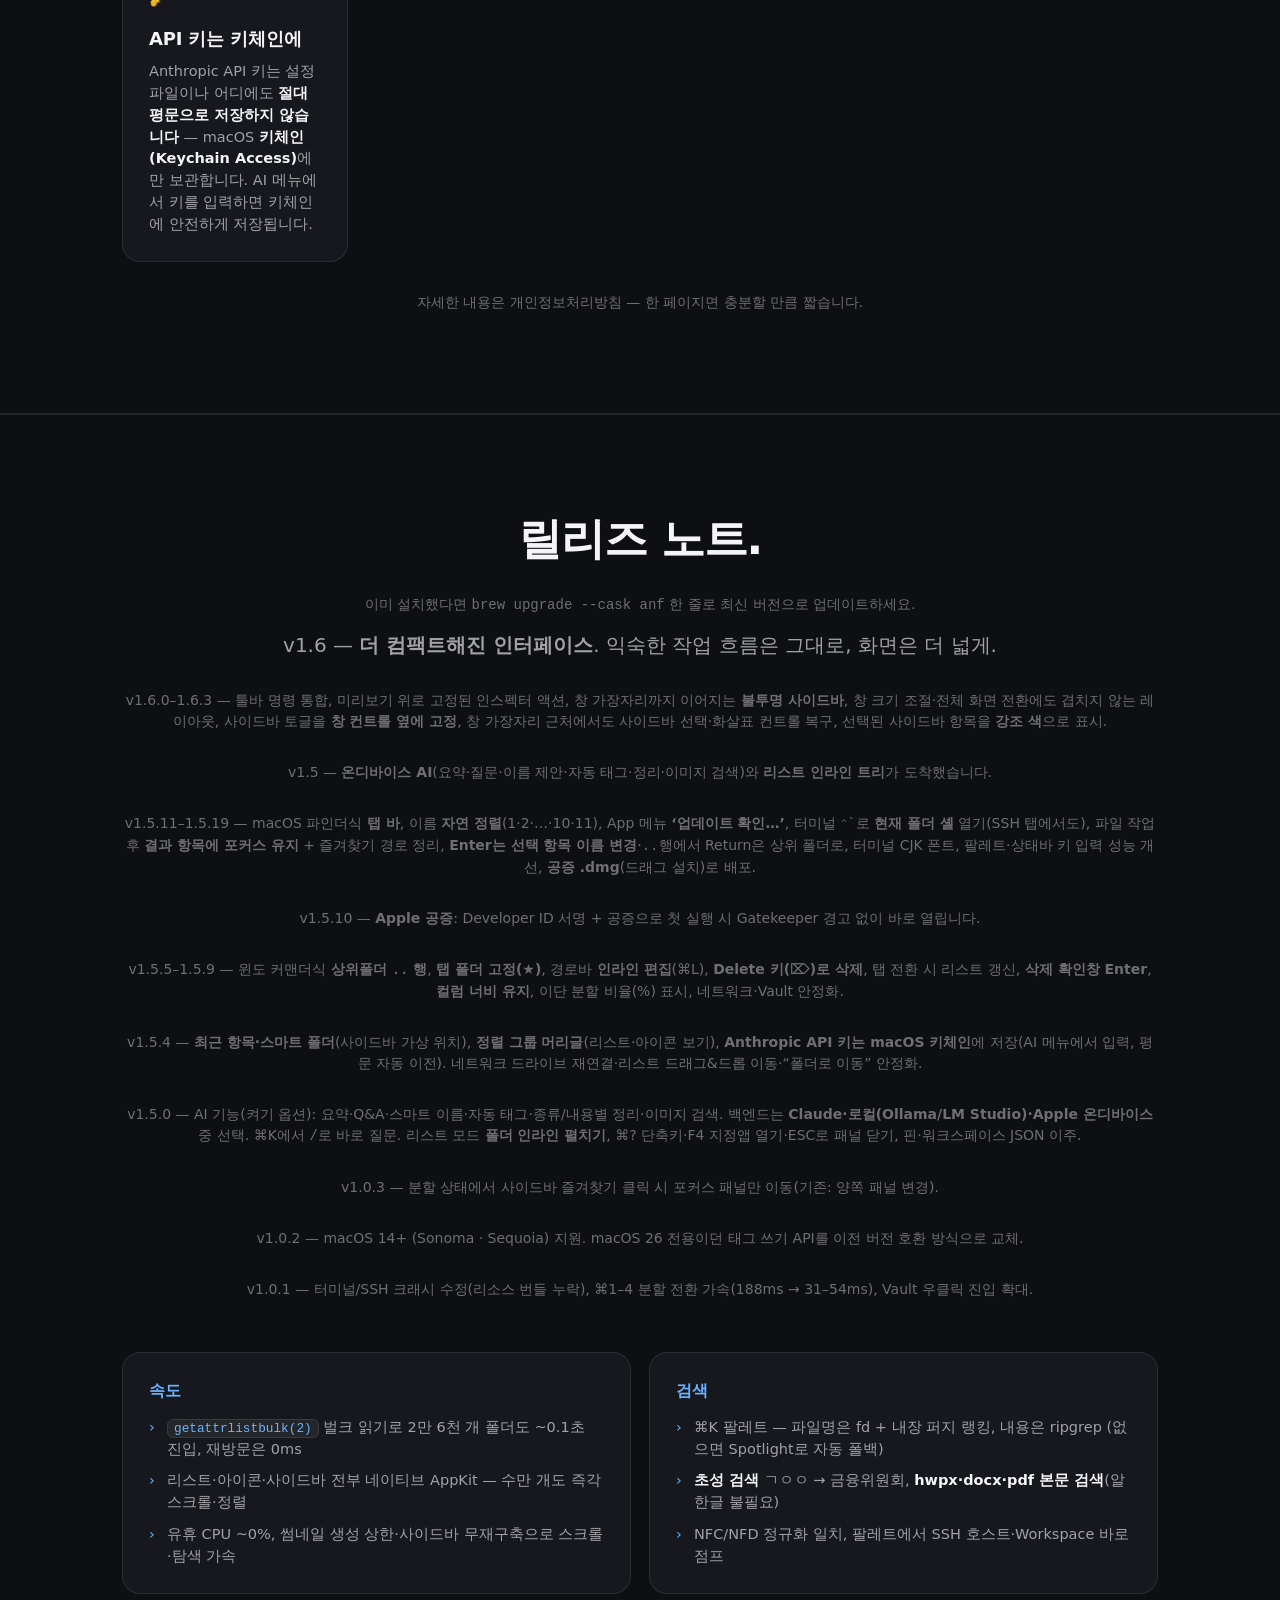
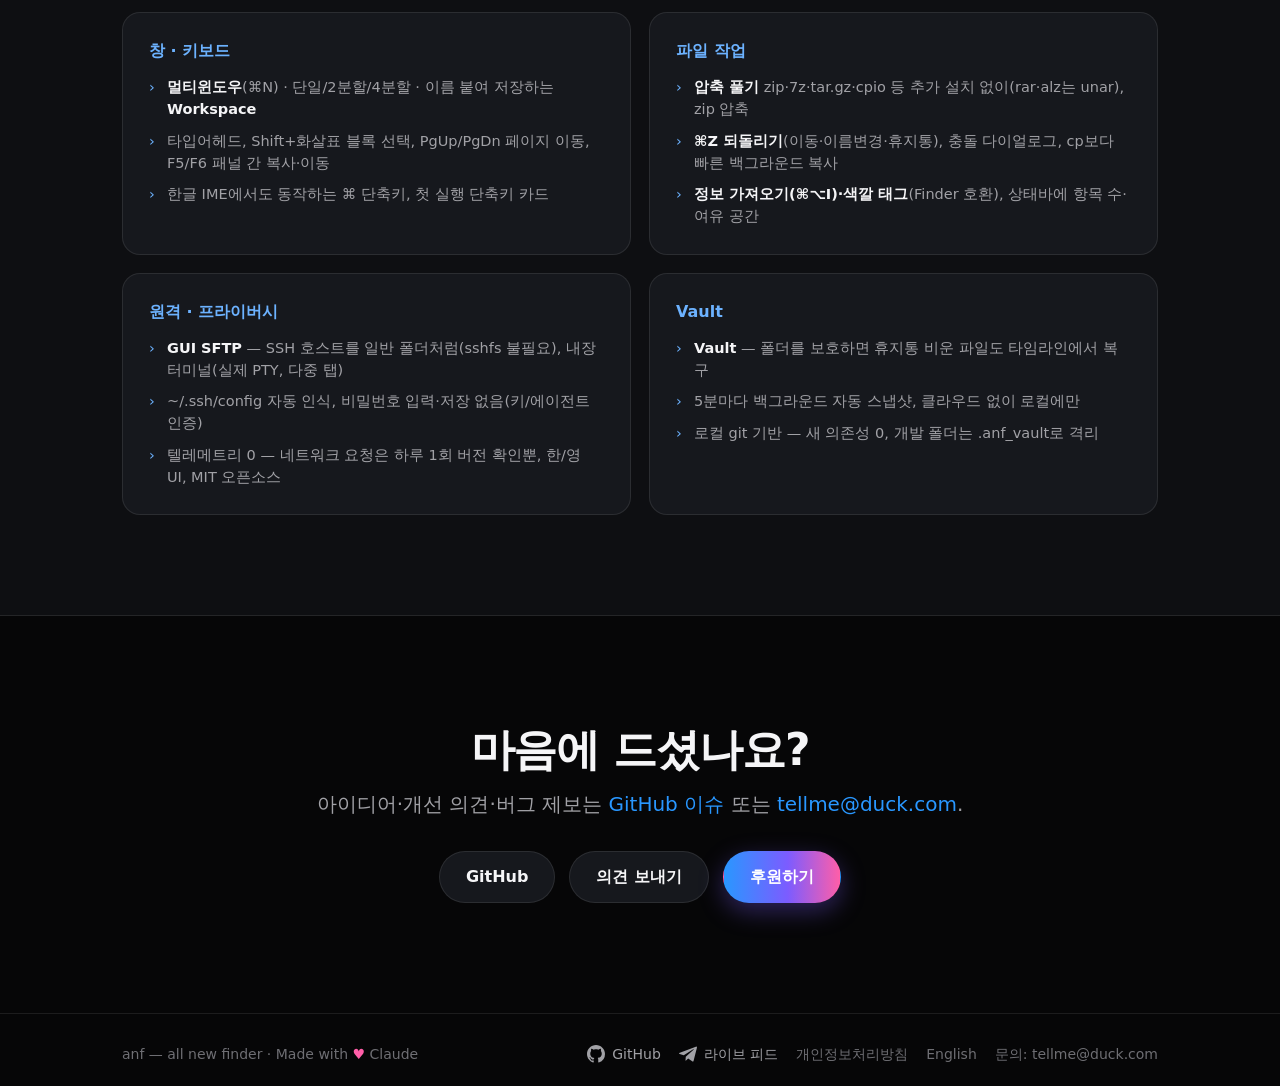
==== commit 4ea8df32: "docs: 랜딩 페이지 버전 표시를 1.6으로 갱신 Co-Authored-By: Claude Opus 5 (1M context) <noreply@anthropic.com> Clau" ====
--- a/docs/index.html
+++ b/docs/index.html
@@ -44,7 +44,7 @@
 
   <!-- Hero -->
   <section class="hero">
-    <p class="eyebrow">all new finder · <span class="ver-pill">1.5</span></p>
+    <p class="eyebrow">all new finder · <span class="ver-pill">1.6</span></p>
     <h1>Finder, reforged.</h1>
     <p class="lead">분할 뷰, 내장 터미널, 커맨드 팔레트.<br>macOS를 위한 가볍고 빠른 네이티브 파일 브라우저.</p>
     <div class="hero-cta">
@@ -470,7 +470,9 @@
     <div class="band-inner">
       <h2 class="centered">릴리즈 노트.</h2>
       <p class="note centered">이미 설치했다면 <code>brew upgrade --cask anf</code> 한 줄로 최신 버전으로 업데이트하세요.</p>
-      <p class="sub centered">v1.5 — <b>온디바이스 AI</b>(요약·질문·이름 제안·자동 태그·정리·이미지 검색)와 <b>리스트 인라인 트리</b>가 도착했습니다.</p>
+      <p class="sub centered">v1.6 — <b>더 컴팩트해진 인터페이스</b>. 익숙한 작업 흐름은 그대로, 화면은 더 넓게.</p>
+      <p class="note centered">v1.6.0–1.6.3 — 툴바 명령 통합, 미리보기 위로 고정된 인스펙터 액션, 창 가장자리까지 이어지는 <b>불투명 사이드바</b>, 창 크기 조절·전체 화면 전환에도 겹치지 않는 레이아웃, 사이드바 토글을 <b>창 컨트롤 옆에 고정</b>, 창 가장자리 근처에서도 사이드바 선택·화살표 컨트롤 복구, 선택된 사이드바 항목을 <b>강조 색</b>으로 표시.</p>
+      <p class="note centered">v1.5 — <b>온디바이스 AI</b>(요약·질문·이름 제안·자동 태그·정리·이미지 검색)와 <b>리스트 인라인 트리</b>가 도착했습니다.</p>
       <p class="note centered">v1.5.11–1.5.19 — macOS 파인더식 <b>탭 바</b>, 이름 <b>자연 정렬</b>(1·2·…·10·11), App 메뉴 <b>‘업데이트 확인…’</b>, 터미널 <code>⌃`</code>로 <b>현재 폴더 셸</b> 열기(SSH 탭에서도), 파일 작업 후 <b>결과 항목에 포커스 유지</b> + 즐겨찾기 경로 정리, <b>Enter는 선택 항목 이름 변경</b>·<code>..</code>행에서 Return은 상위 폴더로, 터미널 CJK 폰트, 팔레트·상태바 키 입력 성능 개선, <b>공증 .dmg</b>(드래그 설치)로 배포.</p>
       <p class="note centered">v1.5.10 — <b>Apple 공증</b>: Developer ID 서명 + 공증으로 첫 실행 시 Gatekeeper 경고 없이 바로 열립니다.</p>
       <p class="note centered">v1.5.5–1.5.9 — 윈도 커맨더식 <b>상위폴더 <code>..</code> 행</b>, <b>탭 폴더 고정(★)</b>, 경로바 <b>인라인 편집</b>(⌘L), <b>Delete 키(⌦)로 삭제</b>, 탭 전환 시 리스트 갱신, <b>삭제 확인창 Enter</b>, <b>컬럼 너비 유지</b>, 이단 분할 비율(%) 표시, 네트워크·Vault 안정화.</p>
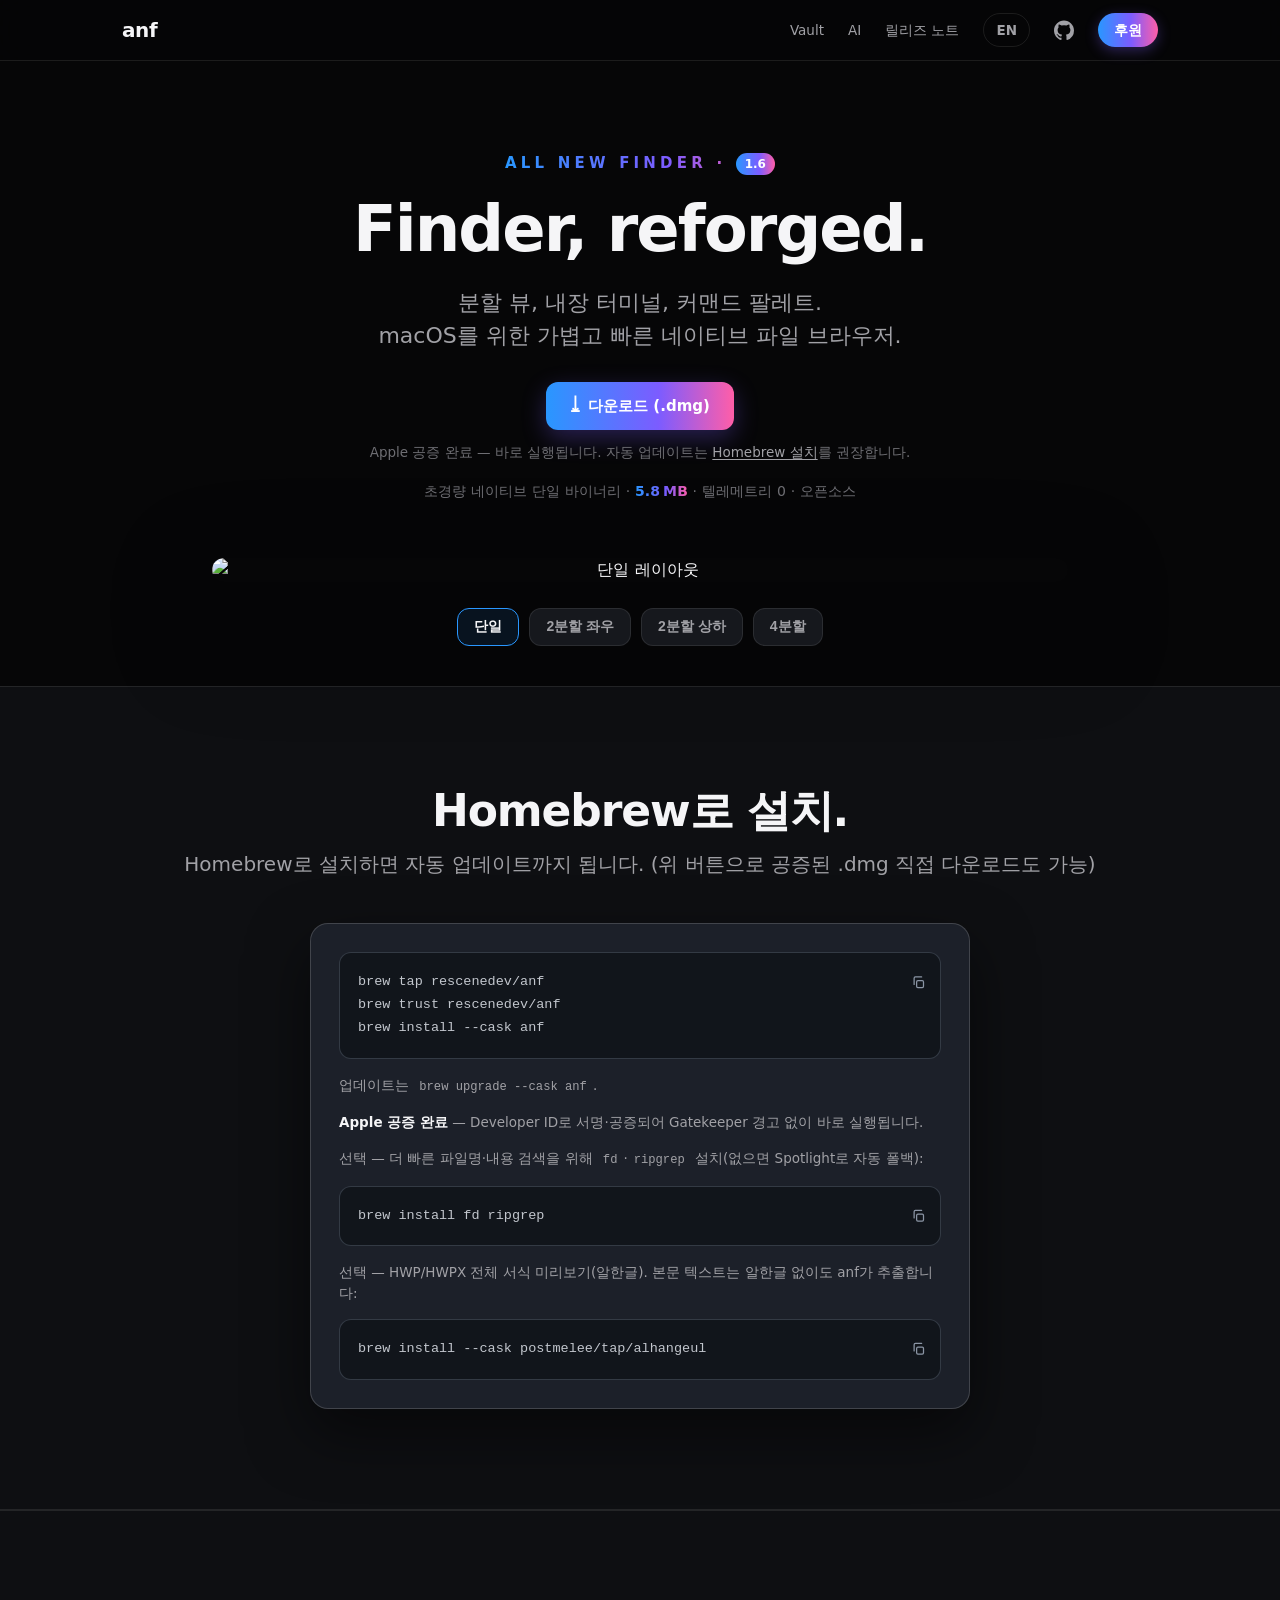
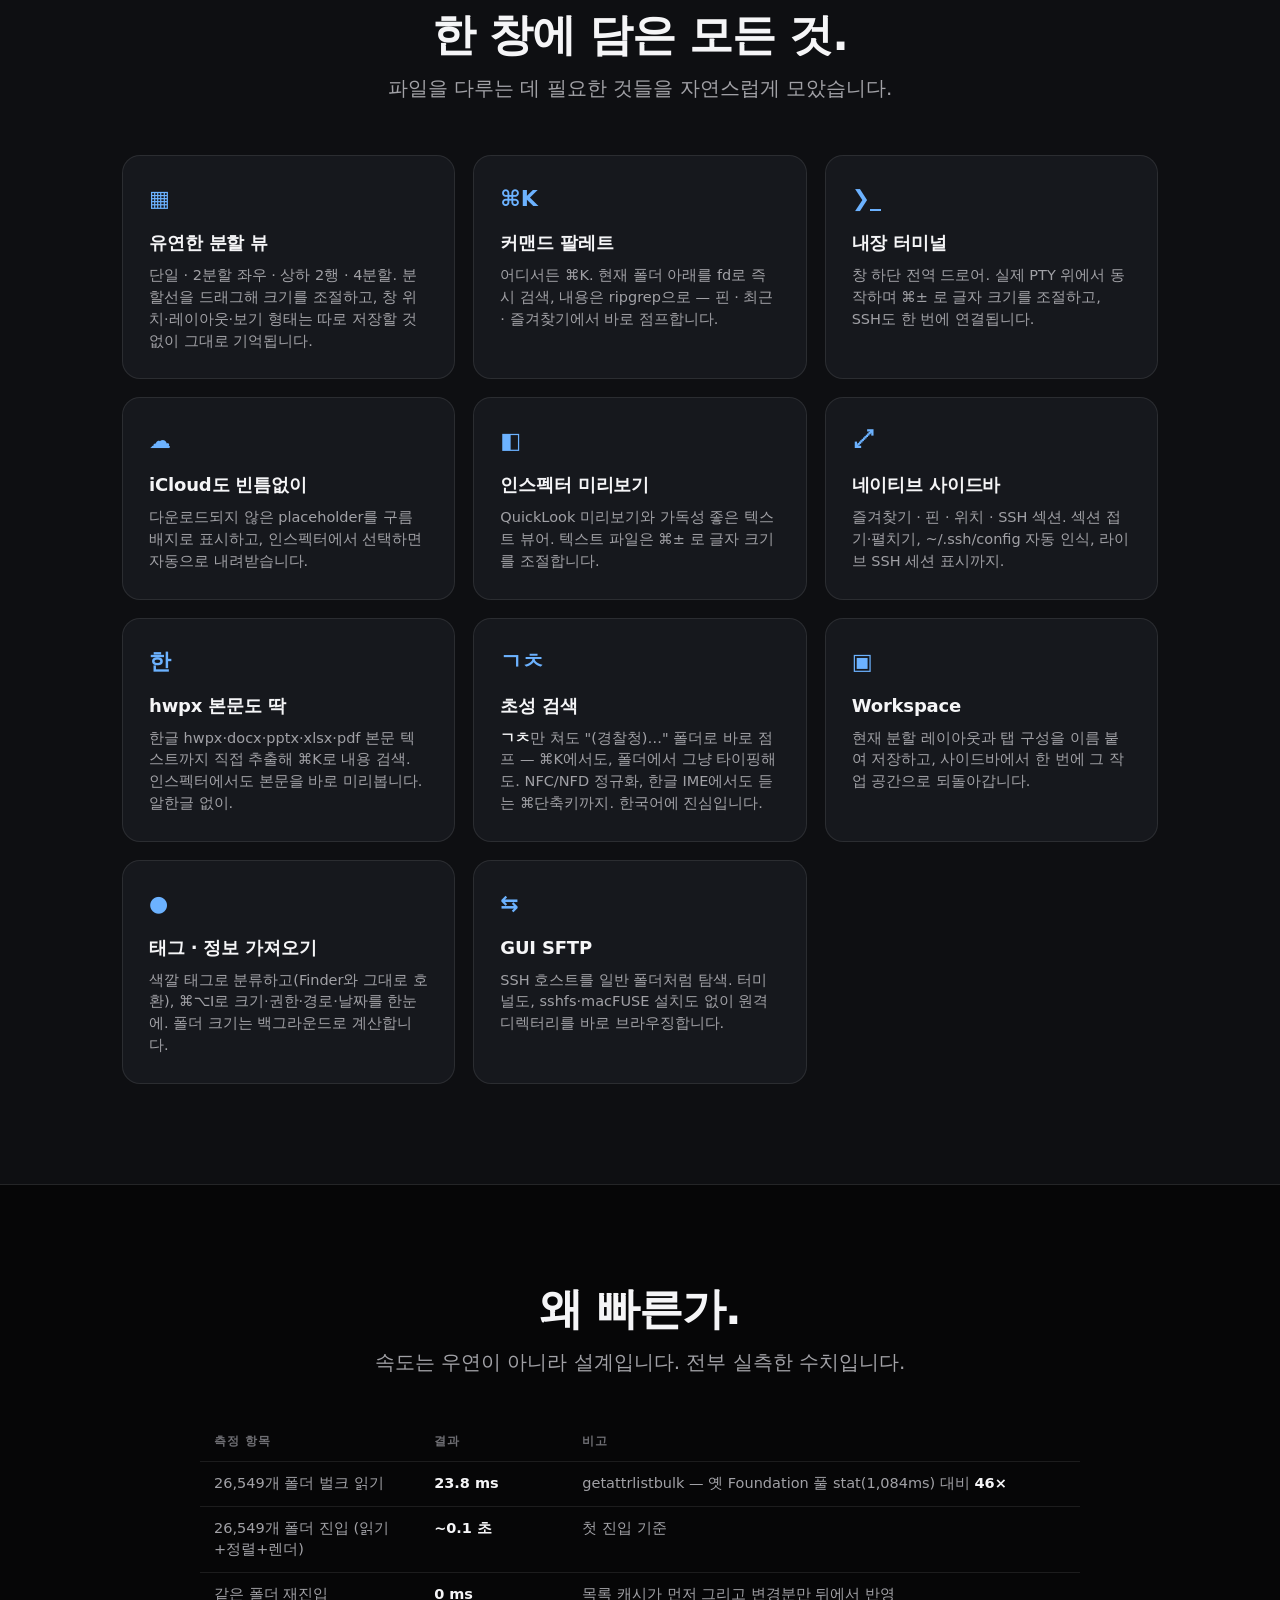
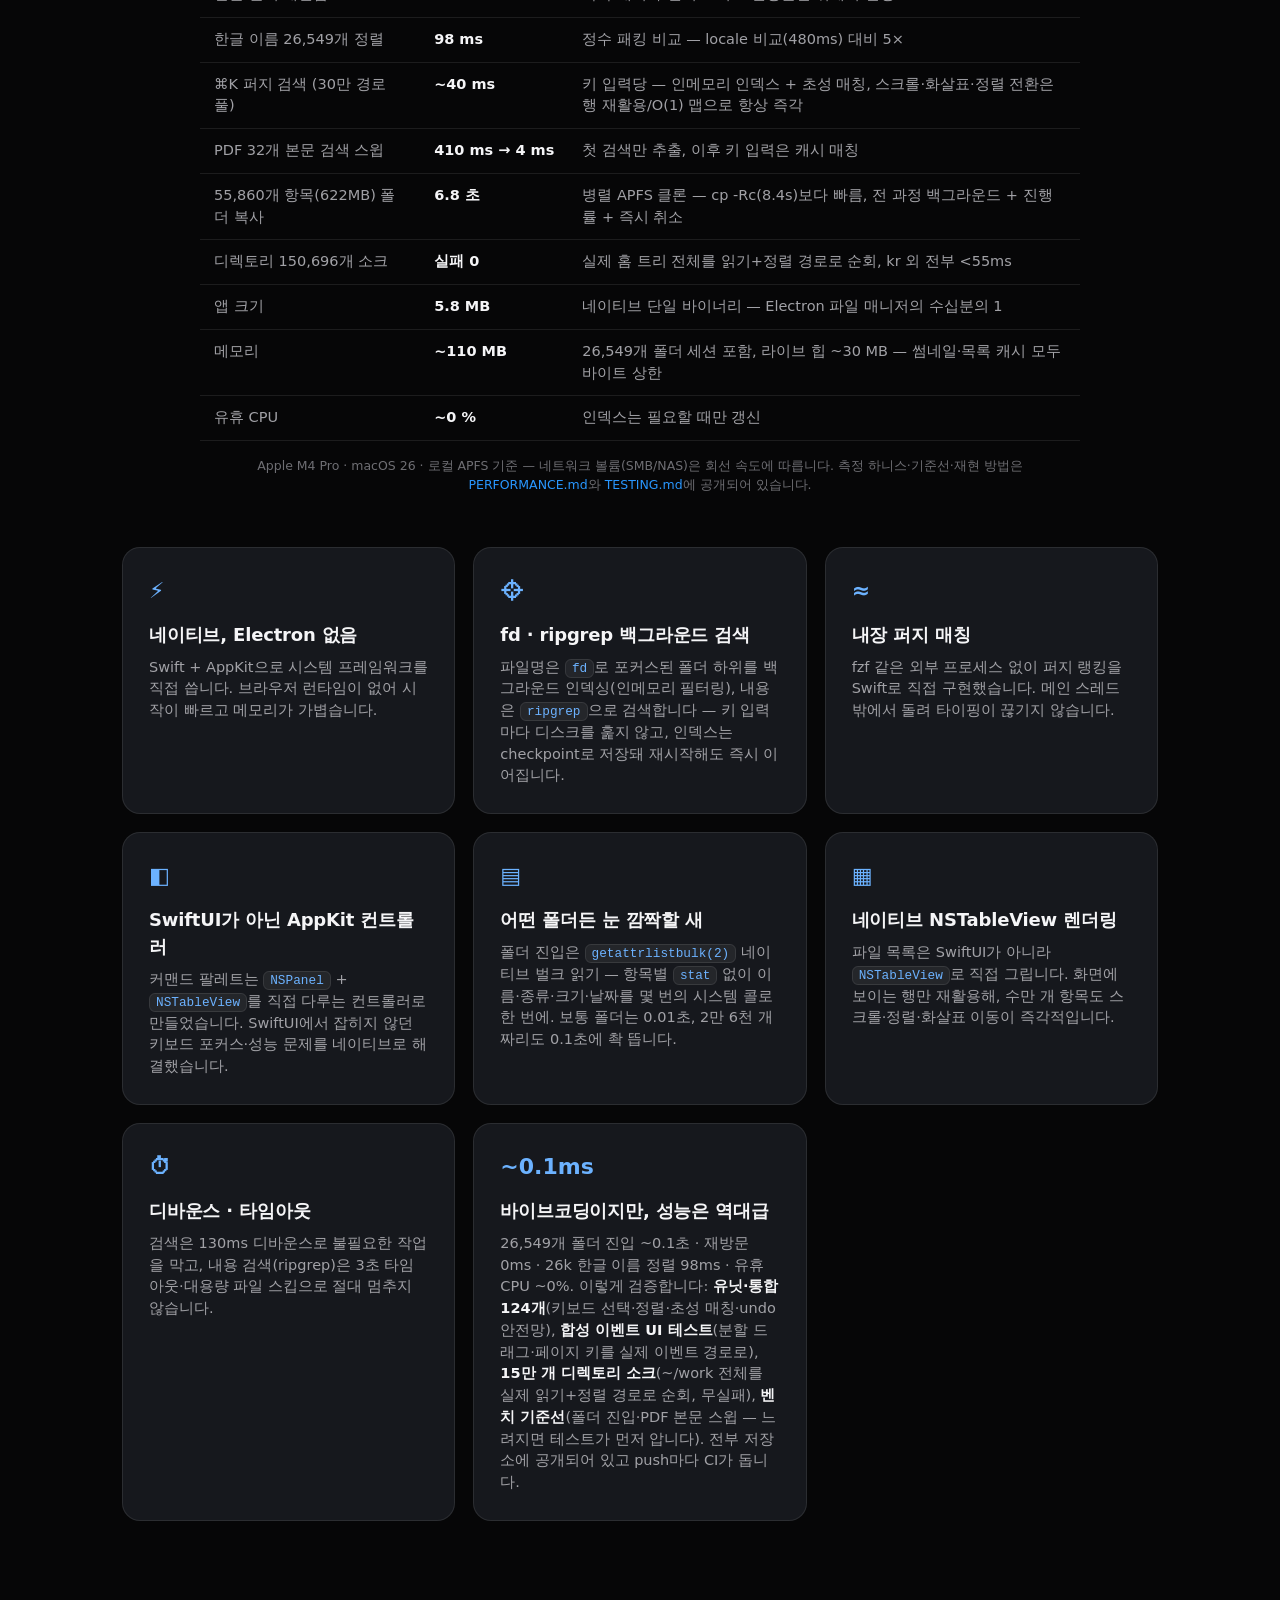
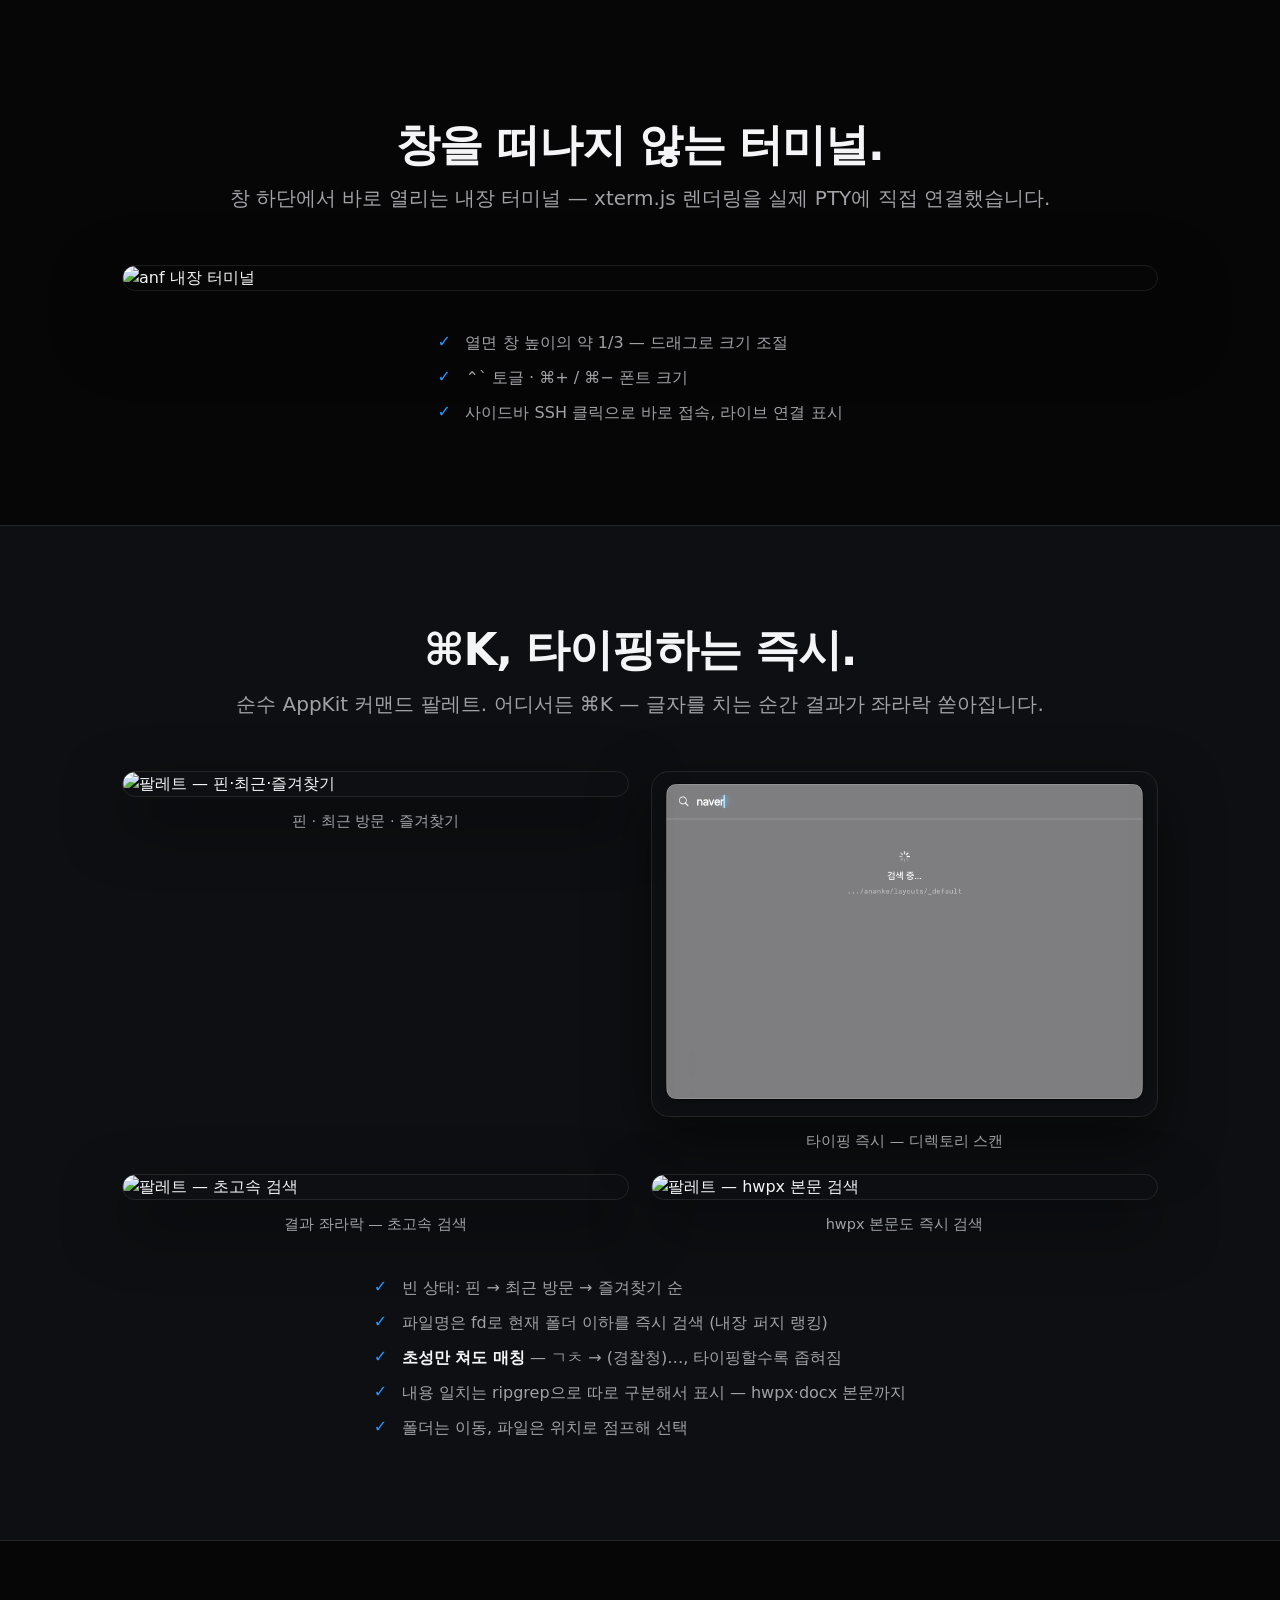
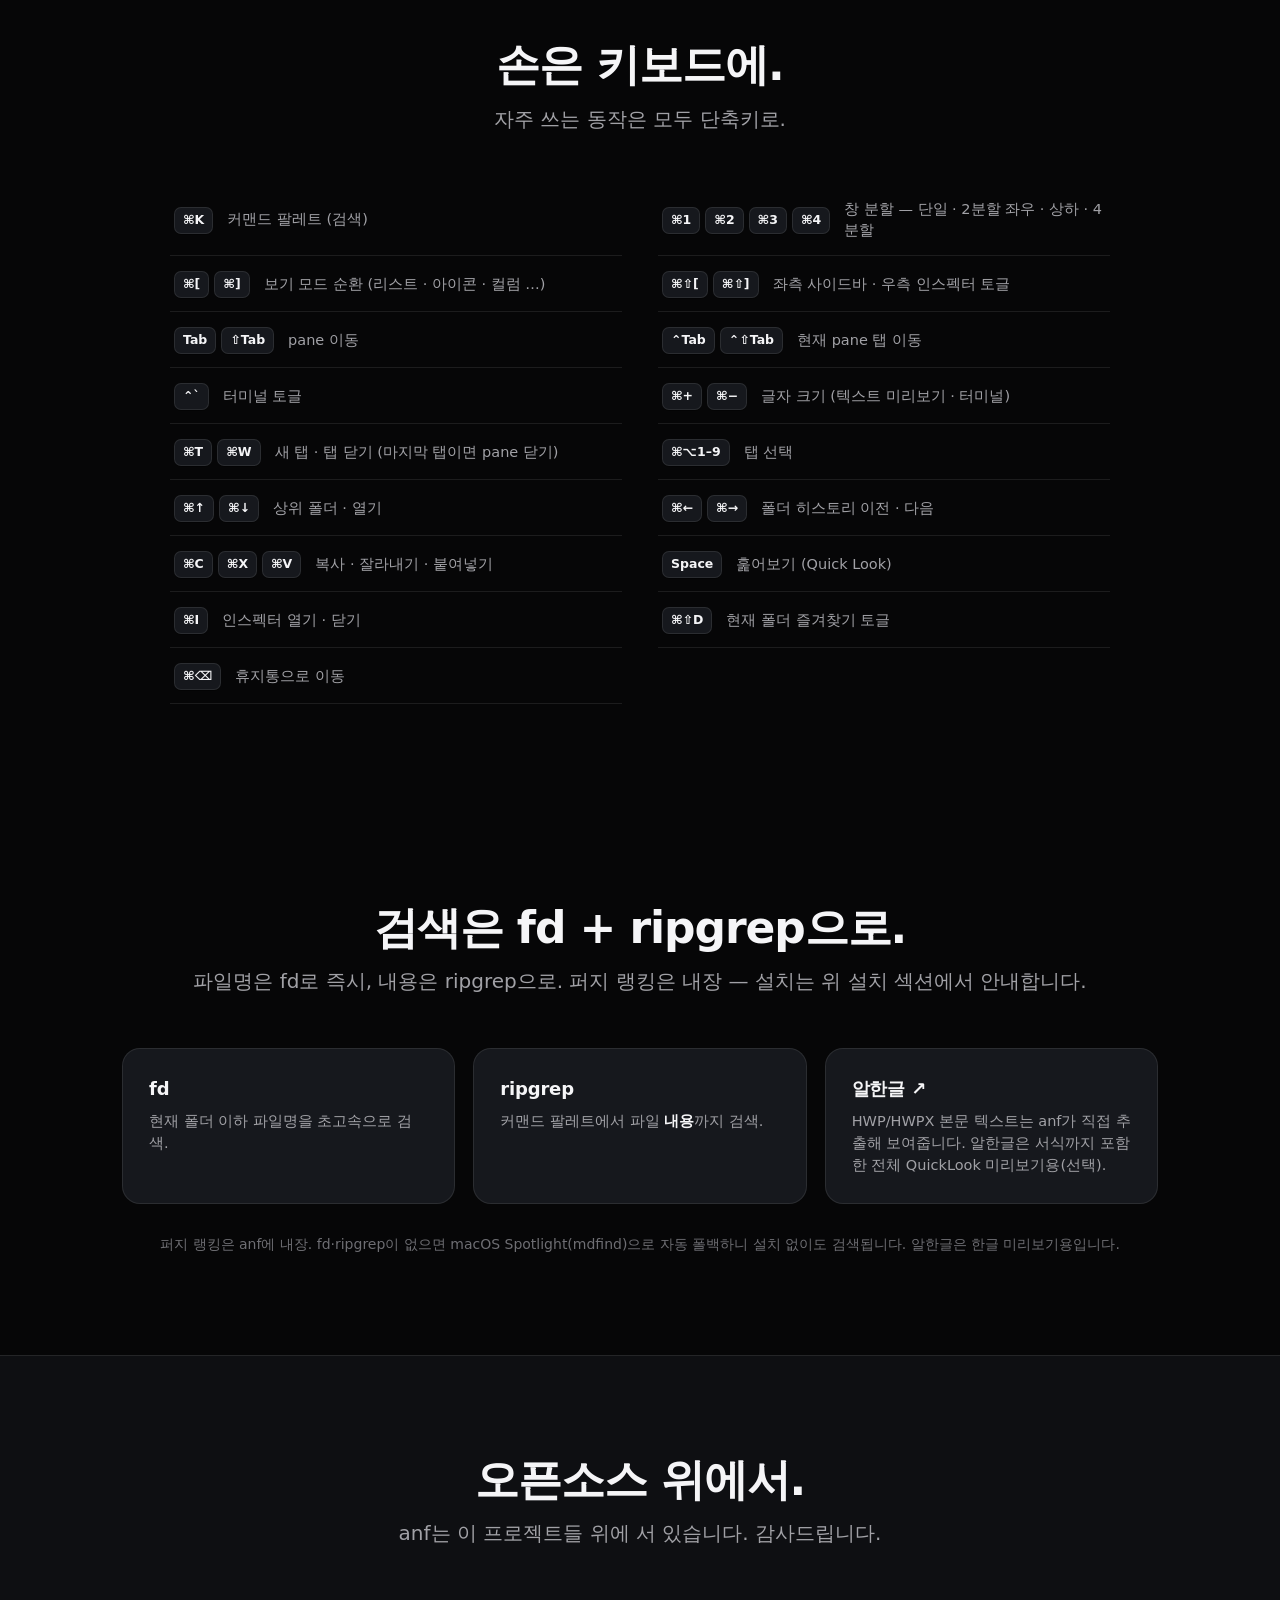
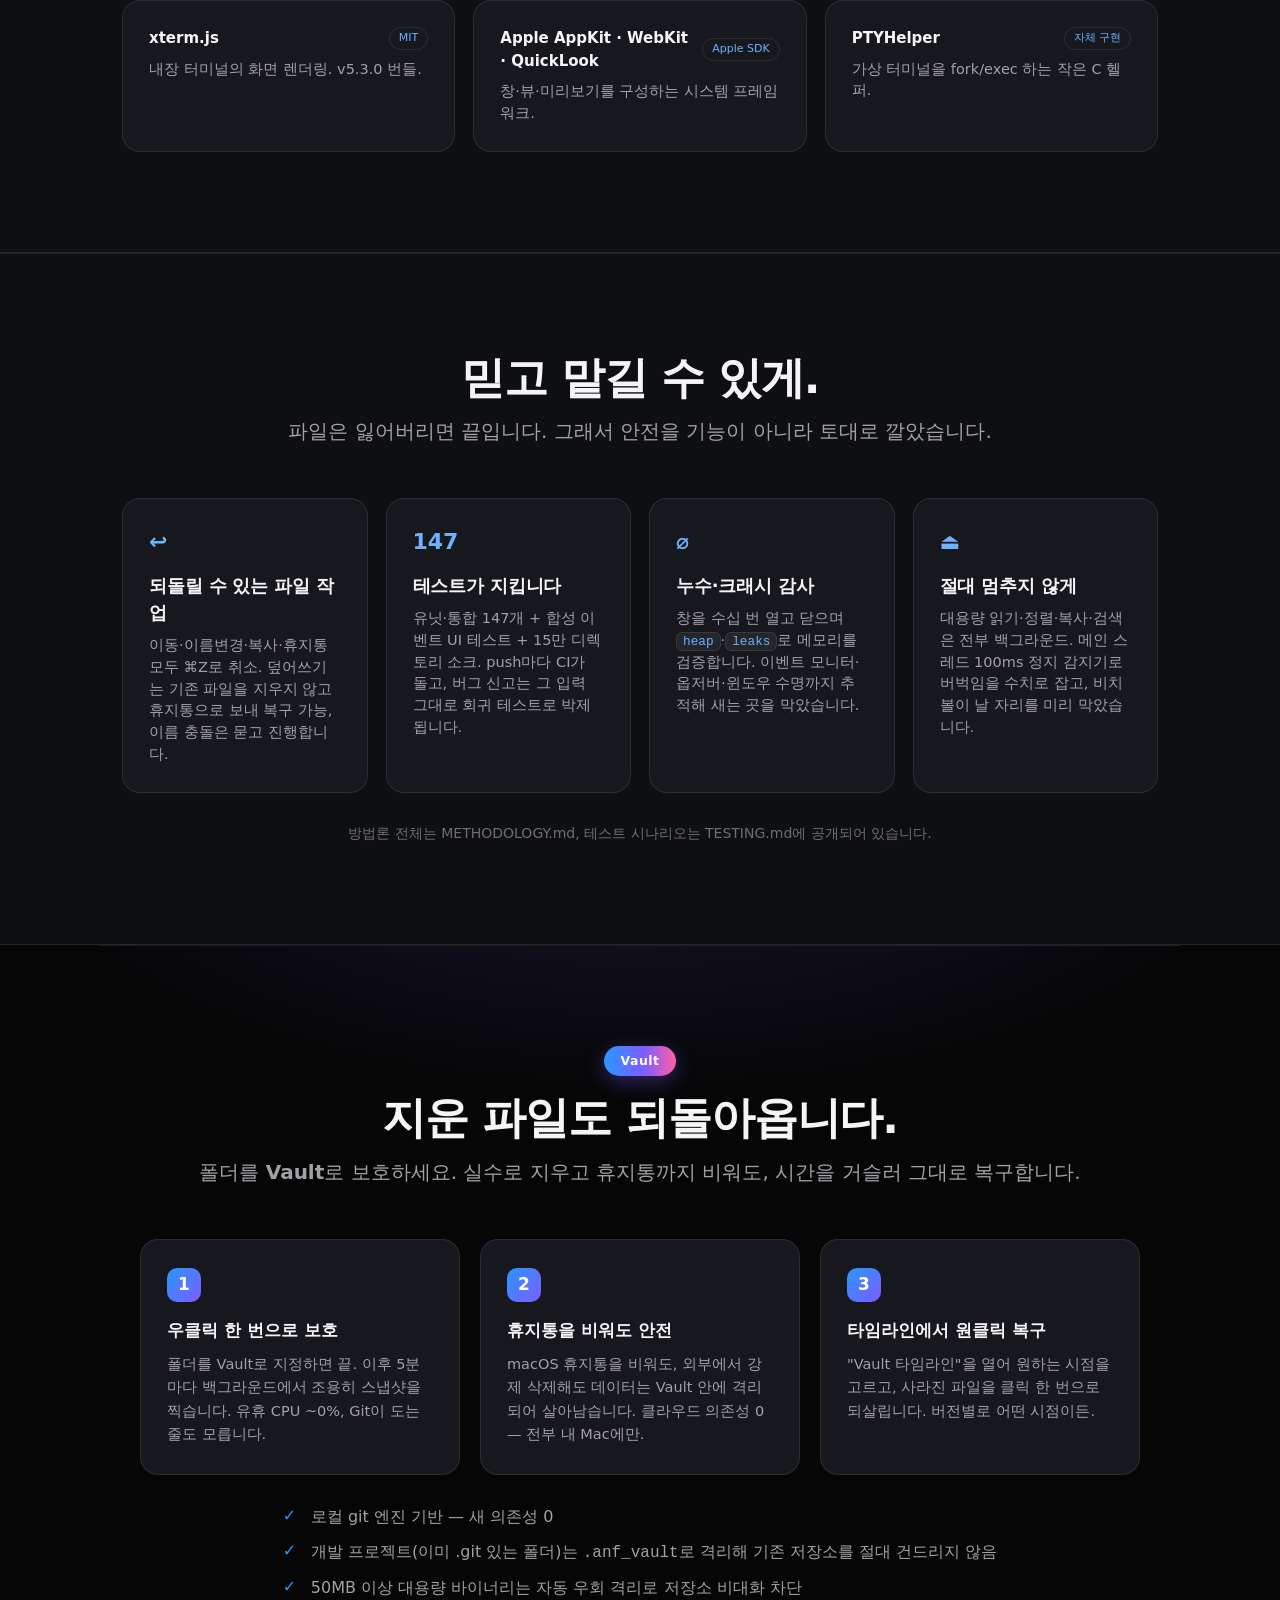
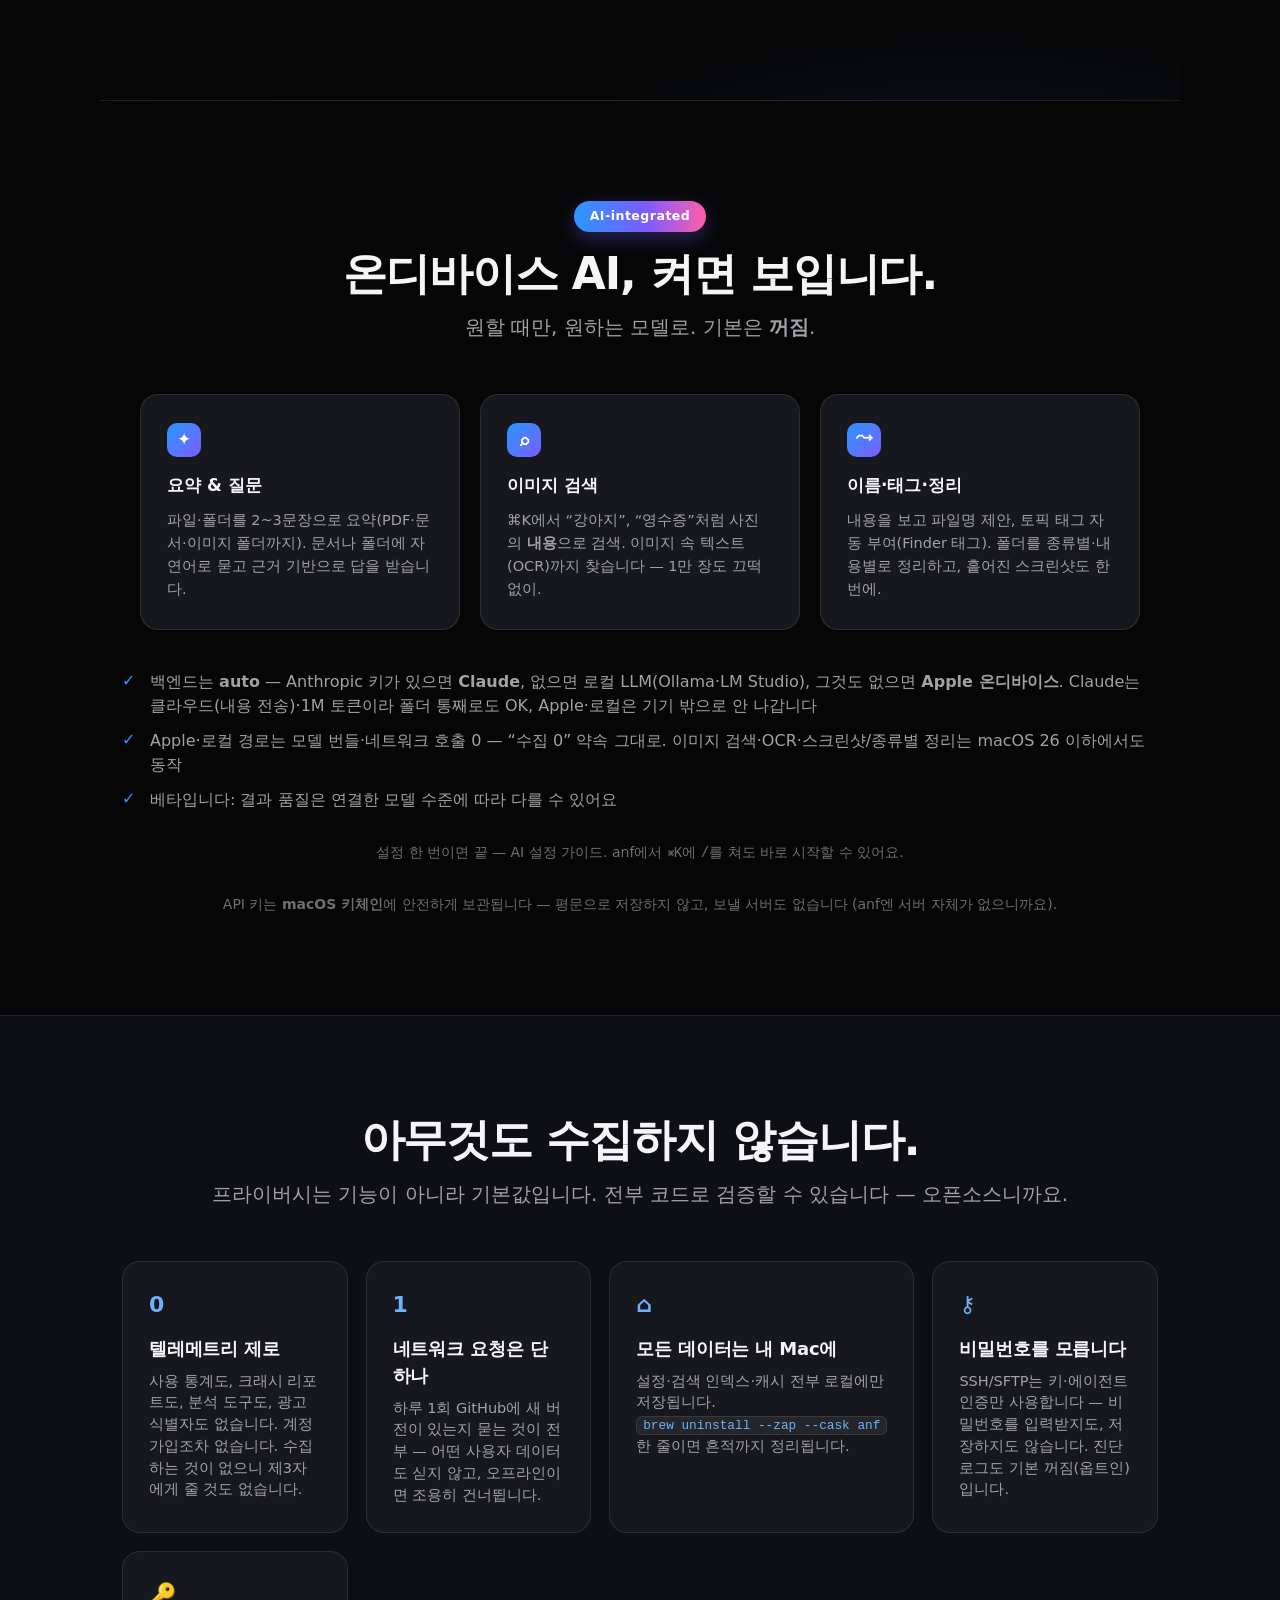
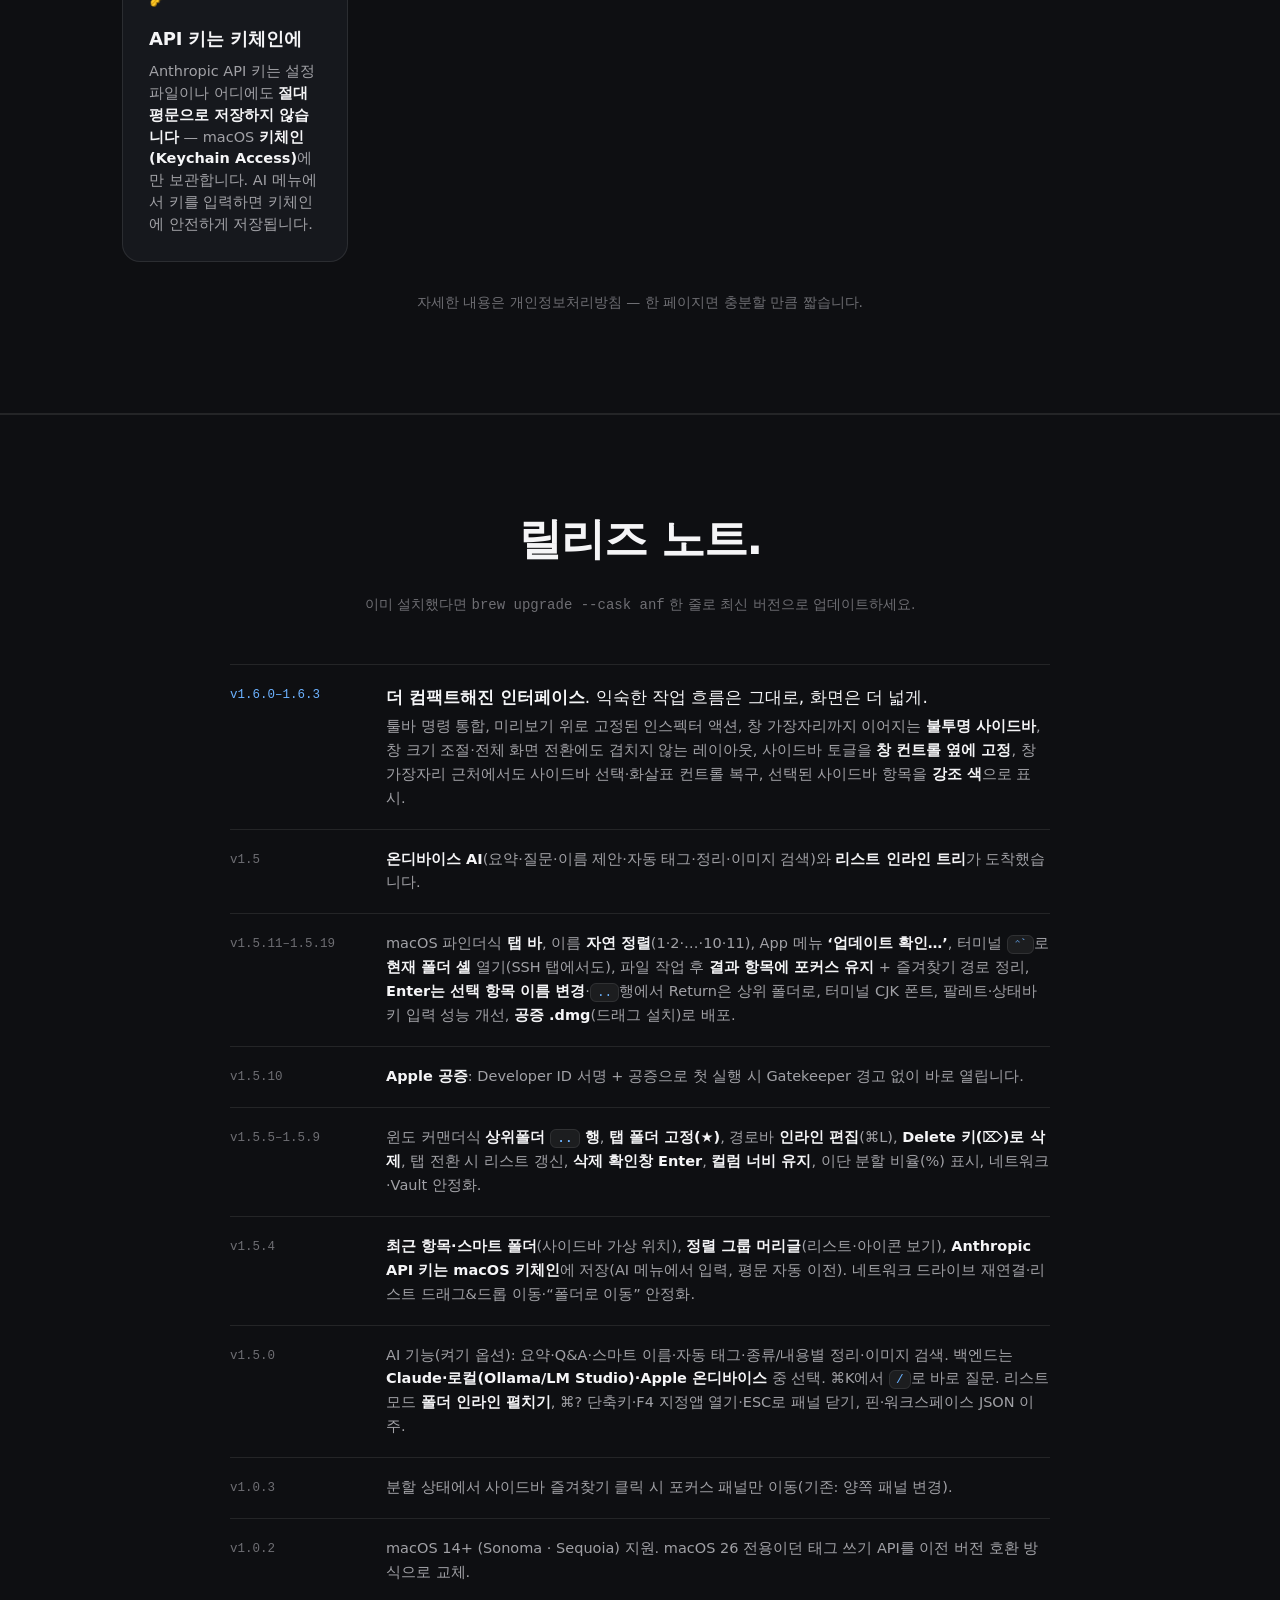
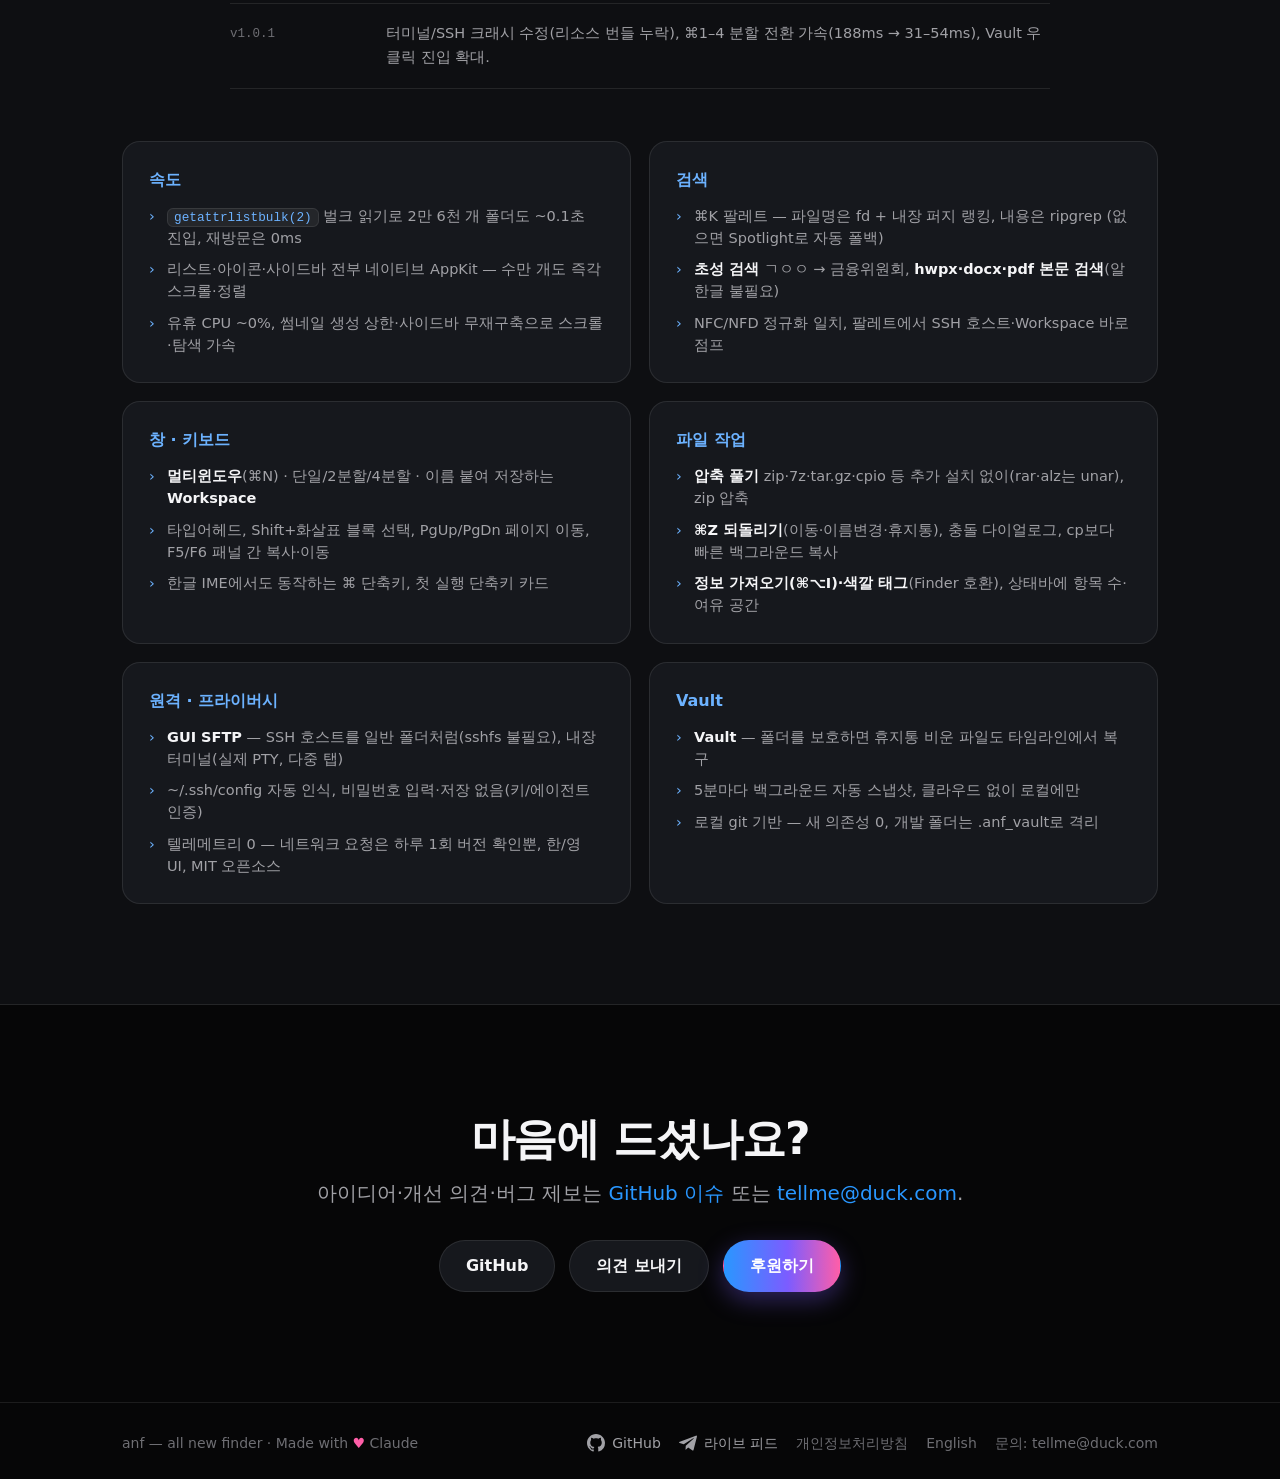
==== commit 136e6eba: "docs: 릴리즈 노트를 좌측 정렬 변경 이력 목록으로 정리 가운데 정렬된 긴 문단은 줄 끝이 들쭉날쭉해 읽기 어려워, 버전을 고정 폭 왼쪽 열에 두고 본문은 좌측 정렬한 목록으로" ====
--- a/docs/index.html
+++ b/docs/index.html
@@ -470,17 +470,18 @@
     <div class="band-inner">
       <h2 class="centered">릴리즈 노트.</h2>
       <p class="note centered">이미 설치했다면 <code>brew upgrade --cask anf</code> 한 줄로 최신 버전으로 업데이트하세요.</p>
-      <p class="sub centered">v1.6 — <b>더 컴팩트해진 인터페이스</b>. 익숙한 작업 흐름은 그대로, 화면은 더 넓게.</p>
-      <p class="note centered">v1.6.0–1.6.3 — 툴바 명령 통합, 미리보기 위로 고정된 인스펙터 액션, 창 가장자리까지 이어지는 <b>불투명 사이드바</b>, 창 크기 조절·전체 화면 전환에도 겹치지 않는 레이아웃, 사이드바 토글을 <b>창 컨트롤 옆에 고정</b>, 창 가장자리 근처에서도 사이드바 선택·화살표 컨트롤 복구, 선택된 사이드바 항목을 <b>강조 색</b>으로 표시.</p>
-      <p class="note centered">v1.5 — <b>온디바이스 AI</b>(요약·질문·이름 제안·자동 태그·정리·이미지 검색)와 <b>리스트 인라인 트리</b>가 도착했습니다.</p>
-      <p class="note centered">v1.5.11–1.5.19 — macOS 파인더식 <b>탭 바</b>, 이름 <b>자연 정렬</b>(1·2·…·10·11), App 메뉴 <b>‘업데이트 확인…’</b>, 터미널 <code>⌃`</code>로 <b>현재 폴더 셸</b> 열기(SSH 탭에서도), 파일 작업 후 <b>결과 항목에 포커스 유지</b> + 즐겨찾기 경로 정리, <b>Enter는 선택 항목 이름 변경</b>·<code>..</code>행에서 Return은 상위 폴더로, 터미널 CJK 폰트, 팔레트·상태바 키 입력 성능 개선, <b>공증 .dmg</b>(드래그 설치)로 배포.</p>
-      <p class="note centered">v1.5.10 — <b>Apple 공증</b>: Developer ID 서명 + 공증으로 첫 실행 시 Gatekeeper 경고 없이 바로 열립니다.</p>
-      <p class="note centered">v1.5.5–1.5.9 — 윈도 커맨더식 <b>상위폴더 <code>..</code> 행</b>, <b>탭 폴더 고정(★)</b>, 경로바 <b>인라인 편집</b>(⌘L), <b>Delete 키(⌦)로 삭제</b>, 탭 전환 시 리스트 갱신, <b>삭제 확인창 Enter</b>, <b>컬럼 너비 유지</b>, 이단 분할 비율(%) 표시, 네트워크·Vault 안정화.</p>
-      <p class="note centered">v1.5.4 — <b>최근 항목·스마트 폴더</b>(사이드바 가상 위치), <b>정렬 그룹 머리글</b>(리스트·아이콘 보기), <b>Anthropic API 키는 macOS 키체인</b>에 저장(AI 메뉴에서 입력, 평문 자동 이전). 네트워크 드라이브 재연결·리스트 드래그&드롭 이동·“폴더로 이동” 안정화.</p>
-      <p class="note centered">v1.5.0 — AI 기능(켜기 옵션): 요약·Q&A·스마트 이름·자동 태그·종류/내용별 정리·이미지 검색. 백엔드는 <b>Claude·로컬(Ollama/LM Studio)·Apple 온디바이스</b> 중 선택. ⌘K에서 <code>/</code>로 바로 질문. 리스트 모드 <b>폴더 인라인 펼치기</b>, ⌘? 단축키·F4 지정앱 열기·ESC로 패널 닫기, 핀·워크스페이스 JSON 이주.</p>
-      <p class="note centered">v1.0.3 — 분할 상태에서 사이드바 즐겨찾기 클릭 시 포커스 패널만 이동(기존: 양쪽 패널 변경).</p>
-      <p class="note centered">v1.0.2 — macOS 14+ (Sonoma · Sequoia) 지원. macOS 26 전용이던 태그 쓰기 API를 이전 버전 호환 방식으로 교체.</p>
-      <p class="note centered">v1.0.1 — 터미널/SSH 크래시 수정(리소스 번들 누락), ⌘1–4 분할 전환 가속(188ms → 31–54ms), Vault 우클릭 진입 확대.</p>
+      <ol class="changelog">
+        <li class="cl-latest"><span class="cl-ver">v1.6.0–1.6.3</span><div class="cl-body"><p class="cl-lead"><b>더 컴팩트해진 인터페이스</b>. 익숙한 작업 흐름은 그대로, 화면은 더 넓게.</p><p>툴바 명령 통합, 미리보기 위로 고정된 인스펙터 액션, 창 가장자리까지 이어지는 <b>불투명 사이드바</b>, 창 크기 조절·전체 화면 전환에도 겹치지 않는 레이아웃, 사이드바 토글을 <b>창 컨트롤 옆에 고정</b>, 창 가장자리 근처에서도 사이드바 선택·화살표 컨트롤 복구, 선택된 사이드바 항목을 <b>강조 색</b>으로 표시.</p></div></li>
+        <li><span class="cl-ver">v1.5</span><p class="cl-body"><b>온디바이스 AI</b>(요약·질문·이름 제안·자동 태그·정리·이미지 검색)와 <b>리스트 인라인 트리</b>가 도착했습니다.</p></li>
+        <li><span class="cl-ver">v1.5.11–1.5.19</span><p class="cl-body">macOS 파인더식 <b>탭 바</b>, 이름 <b>자연 정렬</b>(1·2·…·10·11), App 메뉴 <b>‘업데이트 확인…’</b>, 터미널 <code>⌃`</code>로 <b>현재 폴더 셸</b> 열기(SSH 탭에서도), 파일 작업 후 <b>결과 항목에 포커스 유지</b> + 즐겨찾기 경로 정리, <b>Enter는 선택 항목 이름 변경</b>·<code>..</code>행에서 Return은 상위 폴더로, 터미널 CJK 폰트, 팔레트·상태바 키 입력 성능 개선, <b>공증 .dmg</b>(드래그 설치)로 배포.</p></li>
+        <li><span class="cl-ver">v1.5.10</span><p class="cl-body"><b>Apple 공증</b>: Developer ID 서명 + 공증으로 첫 실행 시 Gatekeeper 경고 없이 바로 열립니다.</p></li>
+        <li><span class="cl-ver">v1.5.5–1.5.9</span><p class="cl-body">윈도 커맨더식 <b>상위폴더 <code>..</code> 행</b>, <b>탭 폴더 고정(★)</b>, 경로바 <b>인라인 편집</b>(⌘L), <b>Delete 키(⌦)로 삭제</b>, 탭 전환 시 리스트 갱신, <b>삭제 확인창 Enter</b>, <b>컬럼 너비 유지</b>, 이단 분할 비율(%) 표시, 네트워크·Vault 안정화.</p></li>
+        <li><span class="cl-ver">v1.5.4</span><p class="cl-body"><b>최근 항목·스마트 폴더</b>(사이드바 가상 위치), <b>정렬 그룹 머리글</b>(리스트·아이콘 보기), <b>Anthropic API 키는 macOS 키체인</b>에 저장(AI 메뉴에서 입력, 평문 자동 이전). 네트워크 드라이브 재연결·리스트 드래그&드롭 이동·“폴더로 이동” 안정화.</p></li>
+        <li><span class="cl-ver">v1.5.0</span><p class="cl-body">AI 기능(켜기 옵션): 요약·Q&A·스마트 이름·자동 태그·종류/내용별 정리·이미지 검색. 백엔드는 <b>Claude·로컬(Ollama/LM Studio)·Apple 온디바이스</b> 중 선택. ⌘K에서 <code>/</code>로 바로 질문. 리스트 모드 <b>폴더 인라인 펼치기</b>, ⌘? 단축키·F4 지정앱 열기·ESC로 패널 닫기, 핀·워크스페이스 JSON 이주.</p></li>
+        <li><span class="cl-ver">v1.0.3</span><p class="cl-body">분할 상태에서 사이드바 즐겨찾기 클릭 시 포커스 패널만 이동(기존: 양쪽 패널 변경).</p></li>
+        <li><span class="cl-ver">v1.0.2</span><p class="cl-body">macOS 14+ (Sonoma · Sequoia) 지원. macOS 26 전용이던 태그 쓰기 API를 이전 버전 호환 방식으로 교체.</p></li>
+        <li><span class="cl-ver">v1.0.1</span><p class="cl-body">터미널/SSH 크래시 수정(리소스 번들 누락), ⌘1–4 분할 전환 가속(188ms → 31–54ms), Vault 우클릭 진입 확대.</p></li>
+      </ol>
       <div class="release">
         <div class="rel-block">
           <h3>속도</h3>
--- a/docs/styles.css
+++ b/docs/styles.css
@@ -135,6 +135,16 @@
   width: 100%; border-radius: var(--radius);
   box-shadow: 0 40px 100px rgba(0,0,0,.6);
 }
+
+/* Framed screenshot (e.g. the AI key dialog) — PNG already has rounded
+   corners + a hairline border, so use drop-shadow to follow the alpha. */
+.keyshot { max-width: 440px; margin: 46px auto 0; }
+.keyshot img { width: 100%; display: block; filter: drop-shadow(0 24px 60px rgba(0,0,0,.5)); }
+.keyshot figcaption {
+  max-width: 420px; margin: 20px auto 0; text-align: center;
+  color: var(--txt-faint); font-size: 13.5px; line-height: 1.65;
+}
+.keyshot figcaption b { color: var(--txt-dim); }
 /* Grid (not wrap) so the 4 layout buttons fall into even rows — 4, then 2+2,
    then 1·1·1·1 — never an uneven 3+1 break. */
 .dots {
@@ -198,6 +208,30 @@
 }
 
 /* ---- Release notes ---- */
+/* Changelog reads as a document, not a hero: long entries turn ragged when
+   centered, so versions sit in a fixed gutter and text keeps one left edge. */
+.changelog {
+  list-style: none; max-width: 820px; margin: 48px auto 0; text-align: left;
+  border-top: 1px solid var(--line);
+}
+.changelog li {
+  display: grid; grid-template-columns: 132px 1fr; gap: 24px;
+  padding: 18px 0; border-bottom: 1px solid var(--line);
+}
+.cl-ver {
+  padding-top: 3px; color: var(--txt-faint); font-size: 12.5px; white-space: nowrap;
+  font-family: "SF Mono", ui-monospace, Menlo, monospace; font-variant-numeric: tabular-nums;
+}
+.cl-latest .cl-ver { color: var(--accent-2); }
+.cl-body { color: var(--txt-dim); font-size: 14.5px; line-height: 1.65; }
+.cl-body b { color: var(--txt); font-weight: 600; }
+.cl-lead { color: var(--txt); font-size: 17px; margin-bottom: 4px; }
+.cl-body code {
+  padding: 1px 6px; background: rgba(255,255,255,.06); border: 1px solid var(--line);
+  border-radius: 6px; font-size: .88em; color: var(--accent-2);
+  font-family: "SF Mono", ui-monospace, Menlo, monospace;
+}
+@media (max-width: 720px) { .changelog li { grid-template-columns: 1fr; gap: 4px; } }
 .release {
   display: grid; grid-template-columns: repeat(2, 1fr); gap: 18px; margin-top: 52px;
   text-align: left;
